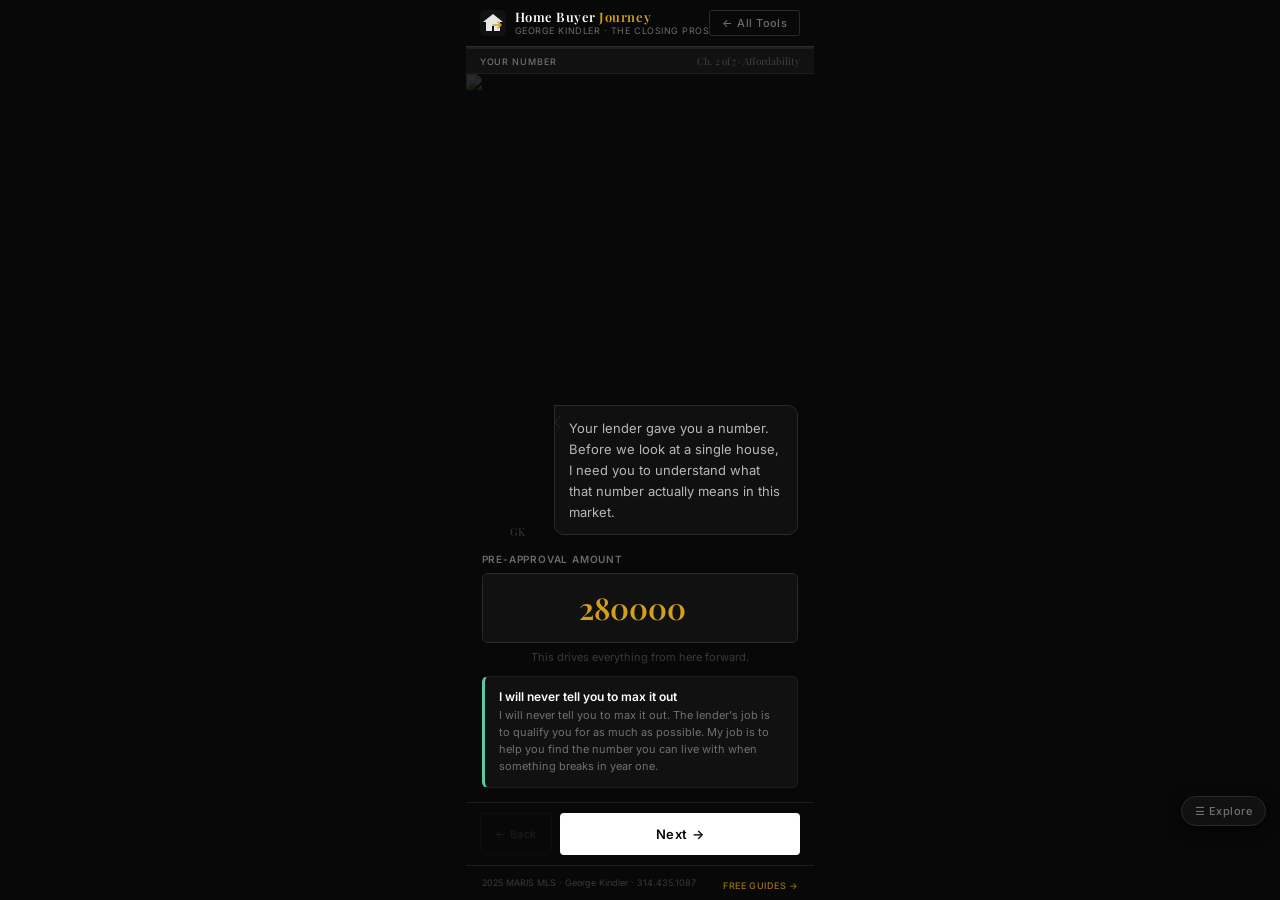
==== 02-affordability.html @ e29c4c9a "Add files via upload" ====
<!DOCTYPE html>
<html lang="en">
<head>
<meta charset="UTF-8">
<meta name="viewport" content="width=device-width, initial-scale=1.0, maximum-scale=1.0, user-scalable=no">
<title>Home Buyer Journey · Chapter 2 · Affordability</title>
<script async src="https://www.googletagmanager.com/gtag/js?id=G-EEE14BZT9P"></script>
<script>window.dataLayer=window.dataLayer||[];function gtag(){dataLayer.push(arguments);}gtag('js',new Date());gtag('config','G-EEE14BZT9P');</script>
<link href="https://fonts.googleapis.com/css2?family=Playfair+Display:wght@400;500;600;700&family=Inter:wght@300;400;500;600&display=swap" rel="stylesheet">
<style>
/* ═══════════════════════════════════════════
   DESIGN SYSTEM — matches index.html exactly
═══════════════════════════════════════════ */
:root{
  --bg:#080808;--surface:#111111;--surface2:#161616;
  --line:#1e1e1e;--line2:#2a2a2a;
  --white:#ffffff;--white-70:rgba(255,255,255,.70);
  --white-40:rgba(255,255,255,.40);--white-20:rgba(255,255,255,.20);
  --white-08:rgba(255,255,255,.08);
  --gold:#D4A017;--gold-dim:rgba(212,160,23,.15);
  --warn:#E8A020;--red:#e05555;--green:#5DCAA5;
  --font-serif:'Playfair Display',Georgia,serif;
  --font-sans:'Inter',-apple-system,sans-serif;
}
*{box-sizing:border-box;margin:0;padding:0;-webkit-tap-highlight-color:transparent;}
html,body{font-family:var(--font-sans);background:var(--bg);height:100%;overflow:hidden;display:flex;justify-content:center;}
.app{width:100%;max-width:420px;height:100vh;height:100dvh;background:var(--bg);display:flex;flex-direction:column;overflow:hidden;position:relative;}

/* ── HEADER ── */
.hdr{background:var(--bg);border-bottom:1px solid var(--line2);padding:10px 14px;display:flex;align-items:center;justify-content:space-between;flex-shrink:0;z-index:50;position:relative;}
.hdr-l{display:flex;align-items:center;gap:9px;}
.hdr-ico{width:26px;height:26px;flex-shrink:0;}
.hdr-t{font-family:var(--font-serif);font-size:13px;font-weight:600;letter-spacing:.04em;color:var(--white);line-height:1;}
.hdr-t span{color:var(--gold);}
.hdr-s{font-family:var(--font-sans);font-size:9px;font-weight:400;color:var(--white-40);letter-spacing:.06em;text-transform:uppercase;margin-top:2px;}
.btn-at{font-family:var(--font-sans);font-size:11px;font-weight:500;letter-spacing:.04em;padding:5px 12px;border-radius:3px;border:1px solid var(--line2);color:var(--white-40);text-decoration:none;background:transparent;cursor:pointer;transition:all .15s;white-space:nowrap;}
.btn-at:hover{border-color:var(--white-20);color:var(--white-70);}

/* ── PROGRESS ── */
.prog-wrap{height:2px;background:var(--line);flex-shrink:0;}
.prog-fill{height:100%;background:var(--gold);transition:width .5s ease;}
.scene-bar{background:var(--surface);padding:5px 14px;display:flex;align-items:center;justify-content:space-between;flex-shrink:0;border-bottom:1px solid var(--line);}
.scene-lbl{font-family:var(--font-sans);font-size:9px;font-weight:500;letter-spacing:.1em;text-transform:uppercase;color:var(--white-40);}
.scene-ch{font-family:var(--font-serif);font-size:10px;color:var(--white-20);}
/* ── CONTEXT PILLS — persistent amount/area in scene-bar ── */
.context-pills{display:flex;gap:5px;align-items:center;flex:1;justify-content:center;padding:0 8px;}
.ctx-pill{background:var(--surface2);border:1px solid var(--line2);border-radius:20px;padding:3px 9px;font-family:var(--font-sans);font-size:10px;font-weight:500;color:var(--white-70);cursor:pointer;transition:border-color .15s,color .15s;white-space:nowrap;line-height:1.4;}
.ctx-pill:hover{border-color:var(--gold);color:var(--gold);}
.ctx-pill-area{color:var(--white-40);}
.ctx-pill::after{content:' ✎';font-size:8px;opacity:.5;}

/* ══════════════════════════════════════════
   SCENE STAGE — full image background
══════════════════════════════════════════ */
.stage{flex:1;position:relative;overflow:hidden;min-height:0;}

.scene-bg{position:absolute;inset:0;background:var(--bg);transition:opacity .6s ease;}
.scene-bg img{width:100%;height:100%;object-fit:cover;display:block;animation:kb 22s ease-in-out infinite alternate;}
@keyframes kb{from{transform:scale(1);}to{transform:scale(1.07);}}
.scene-gradient{
  position:absolute;inset:0;
  background:linear-gradient(to bottom,rgba(0,0,0,.08) 0%,rgba(0,0,0,.02) 25%,rgba(0,0,0,.45) 60%,rgba(0,0,0,.92) 100%);
  z-index:2;
}
.scene-svg{position:absolute;inset:0;display:flex;align-items:center;justify-content:center;z-index:1;}

/* ── GEORGE FLOAT — small ambient presence bottom-left ── */
.george-float{
  position:absolute;bottom:0;left:0;width:90px;
  z-index:10;pointer-events:none;
  transition:opacity .4s ease,transform .4s ease;
}
.george-float img{width:100%;display:block;object-fit:contain;object-position:bottom left;}
.george-float .fb-init{width:100%;height:80px;display:flex;align-items:flex-end;justify-content:center;font-family:var(--font-serif);font-size:11px;color:var(--white-20);padding-bottom:8px;}
.george-float.hidden{opacity:0;transform:translateX(-20px);}

/* ── SCENE CARD — scrolls up over photo ── */
/* The card sits at the bottom of the stage and grows upward.
   Photo stays pinned behind it via the gradient.             */
.scene-caption{
  position:absolute;
  bottom:0;left:0;right:0;
  z-index:11;
  /* No fixed height — grows with content */
  max-height:72%;
  overflow-y:auto;
  -webkit-overflow-scrolling:touch;
  padding:16px 16px 18px 105px; /* left pad clears George */
  /* Smooth reveal on scene change */
  transition:opacity .35s ease, transform .35s ease;
}
.scene-caption::-webkit-scrollbar{display:none;}
/* Peek button — shown when card is tall enough to scroll */
.sc-peek{
  position:absolute;top:8px;right:12px;
  font-family:var(--font-sans);font-size:9px;font-weight:600;
  letter-spacing:.08em;text-transform:uppercase;
  color:var(--white-20);cursor:pointer;
  transition:color .15s;
  background:none;border:none;padding:0;
}
.sc-peek:hover{color:var(--white-40);}
.sc-room{font-family:var(--font-sans);font-size:9px;font-weight:600;letter-spacing:.12em;text-transform:uppercase;color:var(--white-40);margin-bottom:4px;}
.sc-title{font-family:var(--font-serif);font-size:20px;font-weight:600;color:var(--white);line-height:1.2;margin-bottom:8px;}
.sc-sub{font-family:var(--font-sans);font-size:12px;font-weight:400;color:var(--white-70);line-height:1.6;margin-bottom:0;}

/* ══════════════════════════════════════════
   INTERRUPTION OVERLAY
══════════════════════════════════════════ */
.interrupt-dim{position:absolute;inset:0;background:rgba(0,0,0,.72);z-index:20;opacity:0;pointer-events:none;transition:opacity .35s ease;}
.interrupt-dim.active{opacity:1;pointer-events:all;}
.interrupt-card{position:absolute;top:50%;left:50%;transform:translate(-50%,-48%) scale(.94);width:calc(100% - 40px);max-width:340px;z-index:21;opacity:0;pointer-events:none;transition:opacity .35s ease,transform .35s ease;}
.interrupt-card.active{opacity:1;pointer-events:all;transform:translate(-50%,-50%) scale(1);}
.int-face{width:100px;height:100px;margin:0 auto 14px;position:relative;}
.int-face img{width:100%;height:100%;object-fit:contain;object-position:bottom center;display:block;}
.int-face .fb{position:absolute;inset:0;display:flex;align-items:center;justify-content:center;font-family:var(--font-serif);font-size:18px;color:var(--white-20);}
.int-bubble{background:rgba(8,8,8,.96);border:1px solid var(--line2);border-radius:12px;padding:20px 18px;text-align:center;}
.int-title{font-family:var(--font-serif);font-size:19px;font-weight:600;color:var(--white);line-height:1.25;margin-bottom:10px;}
.int-text{font-family:var(--font-sans);font-size:13px;font-weight:400;color:var(--white-70);line-height:1.65;min-height:52px;}
.int-text .cost{font-family:var(--font-serif);font-size:20px;color:var(--warn);display:block;margin:6px 0;}
.int-text .flag{color:var(--red);font-weight:600;}
.int-text .good{color:var(--green);font-weight:600;}
.int-btn{width:100%;margin-top:16px;padding:13px;background:var(--white);border:none;border-radius:4px;font-family:var(--font-sans);font-size:13px;font-weight:600;letter-spacing:.04em;color:var(--bg);cursor:pointer;transition:background .15s,transform .12s;}
.int-btn:hover{background:rgba(255,255,255,.88);}
.int-btn:active{transform:scale(.97);}
.int-btn.gold-btn{background:var(--gold);color:var(--bg);}

/* ══════════════════════════════════════════
   BOTTOM DRAWER
══════════════════════════════════════════ */
.drawer{
  position:absolute;bottom:0;left:0;right:0;z-index:15;
  background:rgba(8,8,8,.97);border-top:1px solid var(--line2);
  padding:12px 14px 16px;
  max-height:58%;           /* never covers more than 58% of stage */
  display:flex;flex-direction:column;
  transform:translateY(100%);transition:transform .35s cubic-bezier(.32,.72,0,1);
}
.drawer.open{transform:translateY(0);}
.drawer-label{font-family:var(--font-sans);font-size:9px;font-weight:600;letter-spacing:.12em;text-transform:uppercase;color:var(--white-40);margin-bottom:9px;flex-shrink:0;}
.choices{display:flex;flex-direction:column;gap:6px;overflow-y:auto;-webkit-overflow-scrolling:touch;flex:1;min-height:0;}
.choices::-webkit-scrollbar{display:none;}
.choice-btn{background:transparent;border:1px solid var(--line2);border-radius:6px;padding:11px 14px;font-family:var(--font-sans);font-size:13px;font-weight:400;color:var(--white-70);text-align:left;cursor:pointer;transition:border-color .15s,color .15s,background .15s;display:flex;align-items:center;gap:10px;flex-shrink:0;}
.choice-btn:hover{border-color:var(--white-20);color:var(--white);}
.choice-btn:active{transform:scale(.98);}
.choice-btn.selected{border-color:var(--gold);color:var(--white);background:var(--gold-dim);}
.choice-btn .c-ico{font-size:16px;flex-shrink:0;}
/* Response sits below choices, scrolls independently */
.drawer-response{font-family:var(--font-sans);font-size:12px;font-weight:400;color:var(--white-40);line-height:1.65;overflow-y:auto;-webkit-overflow-scrolling:touch;max-height:0;transition:max-height .4s ease,opacity .3s ease;opacity:0;flex-shrink:0;margin-top:0;}
.drawer-response::-webkit-scrollbar{display:none;}
.drawer-response.show{max-height:130px;opacity:1;margin-top:8px;}
.drawer-response .r-flag{color:var(--red);font-weight:600;}
.drawer-response .r-good{color:var(--green);font-weight:600;}
.drawer-response .r-cost{color:var(--warn);font-weight:600;}
.drawer-response .r-deep{display:block;margin-top:8px;padding-top:8px;border-top:1px solid var(--line);font-size:11px;color:var(--white-20);cursor:pointer;}
.drawer-response .r-deep:hover{color:var(--white-40);}

/* ══════════════════════════════════════════
   INPUT SCENE — special type for amount + loan
══════════════════════════════════════════ */
.input-scene{position:absolute;inset:0;display:flex;flex-direction:column;z-index:30;background:var(--bg);}
.input-scene-bg{position:absolute;inset:0;}
.input-scene-bg img{width:100%;height:100%;object-fit:cover;display:block;animation:kb 22s ease-in-out infinite alternate;opacity:.35;}
.input-overlay{position:absolute;inset:0;background:linear-gradient(to bottom,rgba(8,8,8,.6) 0%,rgba(8,8,8,.82) 60%,rgba(8,8,8,.97) 100%);}
.input-content{position:relative;z-index:2;flex:1;display:flex;flex-direction:column;justify-content:flex-end;padding:0 0 0 0;}

/* George presence in input scenes */
.inp-george-row{display:flex;align-items:flex-end;gap:0;padding:0 16px 0;flex-shrink:0;}
.inp-g-face{width:72px;height:72px;flex-shrink:0;position:relative;}
.inp-g-face img{width:100%;height:100%;object-fit:contain;object-position:bottom center;display:block;}
.inp-g-face .fb{position:absolute;inset:0;display:flex;align-items:flex-end;justify-content:center;font-family:var(--font-serif);font-size:11px;color:var(--white-20);}
.inp-bubble{flex:1;background:rgba(17,17,17,.95);border:1px solid var(--line2);border-radius:0 10px 10px 10px;padding:12px 14px;font-family:var(--font-sans);font-size:13px;color:var(--white-70);line-height:1.6;position:relative;margin-bottom:4px;}
.inp-bubble::before{content:'';position:absolute;left:-7px;top:10px;border:6px solid transparent;border-right-color:var(--line2);}
.inp-bubble::after{content:'';position:absolute;left:-5px;top:11px;border:5px solid transparent;border-right-color:rgba(17,17,17,.95);}
.inp-bubble strong{color:var(--white);}

/* Amount input */
.inp-field-wrap{padding:14px 16px 10px;}
.inp-lbl{display:block;font-size:10px;font-weight:600;letter-spacing:.08em;text-transform:uppercase;color:var(--white-40);margin-bottom:8px;}
.big-inp{width:100%;padding:14px 16px;background:var(--surface);border:1px solid var(--line2);border-radius:6px;font-family:var(--font-serif);font-size:30px;font-weight:600;color:var(--gold);text-align:center;transition:border-color .15s;-webkit-appearance:none;}
.big-inp:focus{outline:none;border-color:var(--gold);}
.inp-note{font-size:11px;color:var(--white-20);text-align:center;margin-top:6px;line-height:1.5;}

/* Loan tiles */
.loan-row{display:grid;grid-template-columns:1fr 1fr 1fr;gap:8px;padding:14px 16px 4px;}
.l-tile{background:var(--surface);border:1px solid var(--line2);border-radius:6px;padding:13px 8px;text-align:center;cursor:pointer;transition:all .15s;}
.l-tile.sel{border-color:var(--gold);background:var(--gold-dim);}
.l-tile:active{transform:scale(.97);}
.l-name{font-family:var(--font-serif);font-size:16px;font-weight:600;color:var(--white);margin-bottom:3px;}
.l-tile.sel .l-name{color:var(--gold);}
.l-sub{font-size:9px;color:var(--white-40);line-height:1.4;}
.loan-desc-wrap{padding:0 16px 8px;}

/* Area tiles */
.area-grid{display:grid;grid-template-columns:1fr 1fr;gap:8px;padding:12px 16px 4px;}
.area-tile{background:var(--surface);border:1px solid var(--line2);border-radius:8px;padding:13px 12px;cursor:pointer;transition:all .15s;}
.area-tile:active{transform:scale(.97);}
.area-tile:hover{border-color:var(--white-20);}
.area-tile.sel{border-color:var(--gold);background:var(--gold-dim);}
.at-name{font-family:var(--font-serif);font-size:14px;font-weight:600;color:var(--white);margin-bottom:3px;}
.area-tile.sel .at-name{color:var(--gold);}
.at-zips{font-size:10px;color:var(--white-40);line-height:1.4;}
.at-med{font-size:10px;color:var(--white-20);margin-top:4px;}
.area-tile.not-listed{grid-column:1/-1;border-style:dashed;}
.area-tile.not-listed .at-name{color:var(--white-40);font-size:13px;}
.area-skip-link{text-align:center;padding:6px 16px 10px;font-size:11px;color:var(--gold);cursor:pointer;opacity:.7;}
.area-skip-link:hover{opacity:1;}

/* Ask George removed — interrupt is the mechanism */

/* ── BOTTOM NAV ── */
.bnav{background:var(--bg);border-top:1px solid var(--line);padding:10px 14px;display:flex;gap:8px;flex-shrink:0;z-index:50;position:relative;}
.btn-b{width:72px;flex-shrink:0;padding:12px;background:transparent;border:1px solid var(--line2);border-radius:4px;font-family:var(--font-sans);font-size:11px;font-weight:500;letter-spacing:.04em;color:var(--white-40);cursor:pointer;transition:all .15s;}
.btn-b:disabled{opacity:.18;cursor:default;}
.btn-b:not(:disabled):hover{border-color:var(--white-20);color:var(--white-70);}
.btn-n{flex:1;padding:13px;background:var(--white);border:none;border-radius:4px;font-family:var(--font-sans);font-size:13px;font-weight:600;letter-spacing:.04em;color:var(--bg);cursor:pointer;transition:all .15s;}
.btn-n:hover{background:rgba(255,255,255,.88);}
.btn-n:disabled{background:var(--line2);color:var(--white-20);cursor:not-allowed;}
.btn-n.gold{background:var(--gold);color:var(--bg);}

/* ── FOOTER ── */
.ftr{background:var(--bg);border-top:1px solid var(--line);padding:7px 16px;display:flex;align-items:center;justify-content:space-between;flex-shrink:0;}
.ftr-l{font-family:var(--font-sans);font-size:9px;color:var(--white-20);line-height:1.5;}
.ftr-r a{font-family:var(--font-sans);font-size:9px;font-weight:500;letter-spacing:.06em;text-transform:uppercase;color:var(--gold);text-decoration:none;opacity:.7;}

/* ── JUMP MENU ── */
.jump-trigger{position:fixed;bottom:74px;right:14px;z-index:90;background:var(--surface);border:1px solid var(--line2);border-radius:20px;padding:7px 13px;font-family:var(--font-sans);font-size:11px;font-weight:500;color:var(--white-40);cursor:pointer;box-shadow:0 4px 16px rgba(0,0,0,.6);transition:all .15s;display:flex;align-items:center;gap:5px;letter-spacing:.04em;}
.jump-trigger:hover{border-color:var(--white-20);color:var(--white-70);}
.jump-ov{position:fixed;inset:0;background:rgba(0,0,0,.8);z-index:998;display:flex;align-items:flex-end;justify-content:center;opacity:0;pointer-events:none;transition:opacity .25s;}
.jump-ov.open{opacity:1;pointer-events:all;}
.jump-sh{background:var(--surface);border-radius:14px 14px 0 0;border-top:1px solid var(--line2);padding:14px 0 32px;width:100%;max-width:420px;transform:translateY(100%);transition:transform .3s cubic-bezier(.32,.72,0,1);}
.jump-ov.open .jump-sh{transform:translateY(0);}
.jump-hnd{width:36px;height:3px;background:var(--line2);border-radius:2px;margin:0 auto 14px;}
.jump-ttl{font-family:var(--font-sans);font-size:10px;font-weight:600;letter-spacing:.12em;text-transform:uppercase;color:var(--white-40);text-align:center;margin-bottom:10px;padding:0 18px;}
.jump-items{display:flex;flex-direction:column;overflow-y:auto;max-height:55vh;}
.jump-items::-webkit-scrollbar{display:none;}
.jump-item{display:flex;align-items:center;gap:12px;padding:12px 18px;cursor:pointer;transition:background .12s;border-bottom:1px solid var(--line);}
.jump-item:last-child{border-bottom:none;}
.jump-item:active{background:var(--surface2);}
.ji-dot{width:7px;height:7px;border-radius:50%;background:var(--line2);flex-shrink:0;}
.ji-dot.cur{background:var(--gold);}
.ji-dot.vis{background:var(--green);}
.ji-ch{font-family:var(--font-sans);font-size:10px;font-weight:500;letter-spacing:.05em;color:var(--white-40);flex-shrink:0;width:28px;}
.ji-lbl{flex:1;font-family:var(--font-sans);font-size:13px;font-weight:400;color:var(--white-70);line-height:1.3;}
.jump-item.cur-ch .ji-lbl{color:var(--white);font-weight:500;}
.ji-arr{font-size:14px;color:var(--white-20);}

/* ── POPUP (deep dives) ── */
#pop{position:fixed;inset:0;background:rgba(0,0,0,.8);z-index:999;display:flex;align-items:flex-end;justify-content:center;opacity:0;pointer-events:none;transition:opacity .25s;}
#pop-sh{background:var(--surface);border-radius:14px 14px 0 0;border-top:2px solid var(--gold);padding:20px 18px 36px;width:100%;max-width:420px;transform:translateY(100%);transition:transform .3s cubic-bezier(.32,.72,0,1);}
</style>
</head>
<body>
<div class="app">

  <!-- HEADER -->
  <header class="hdr">
    <div class="hdr-l">
      <svg class="hdr-ico" viewBox="0 0 26 26" fill="none">
        <rect width="26" height="26" rx="5" fill="#111111"/>
        <path d="M13 4L3 12h3v9h6v-5h2v5h6V12h3L13 4z" fill="white" opacity=".9"/>
        <path d="M18 18l3-3-3-3M21 15H13" stroke="#D4A017" stroke-width="1.5" stroke-linecap="round" stroke-linejoin="round"/>
      </svg>
      <div>
        <div class="hdr-t">Home Buyer <span>Journey</span></div>
        <div class="hdr-s">George Kindler &middot; The Closing Pros</div>
      </div>
    </div>
    <a class="btn-at" href="index.html">&larr; All Tools</a>
  </header>

  <!-- PROGRESS -->
  <div class="prog-wrap"><div class="prog-fill" id="prog"></div></div>
  <div class="scene-bar">
    <span class="scene-lbl" id="scene-lbl">Your Number</span>
    <div class="context-pills" id="context-pills" style="display:none;">
      <button class="ctx-pill" id="pill-amount" onclick="jumpToScene(0)" title="Change amount"></button>
      <button class="ctx-pill ctx-pill-area" id="pill-area" onclick="jumpToScene(2)" title="Change area"></button>
    </div>
    <span class="scene-ch">Ch. 2 of 7 &middot; Affordability</span>
  </div>

  <!-- STAGE -->
  <div class="stage" id="stage">

    <!-- Background scene -->
    <div class="scene-bg" id="scene-bg">
      <img referrerpolicy="no-referrer" id="bg-img"
           src="https://images.unsplash.com/photo-1568605114967-8130f3a36994?w=900&q=85"
           onerror="this.style.display='none';" alt="scene">
      <div id="scene-svg-wrap" class="scene-svg" style="display:none;"></div>
    </div>
    <div class="scene-gradient"></div>

    <!-- George floating -->
    <div class="george-float" id="george-float">
      <img referrerpolicy="no-referrer" id="george-img" src="assets/george-serious.png" alt="George Kindler" onerror="this.style.display='none'">
      <div class="fb-init">GK</div>
    </div>

    <!-- Scene caption / card — scrolls up over photo -->
    <div class="scene-caption" id="scene-caption">
      <button class="sc-peek" id="sc-peek" onclick="togglePeek()" title="See photo">▲ Photo</button>
      <div class="sc-room" id="sc-room">Affordability</div>
      <div class="sc-title" id="sc-title">Your number.</div>
      <div class="sc-sub" id="sc-sub">Before we look at a single house, I need you to understand what that number actually means.</div>
    </div>

    <!-- INTERRUPTION OVERLAY -->
    <div class="interrupt-dim" id="int-dim"></div>
    <div class="interrupt-card" id="int-card">
      <div class="int-face">
        <img referrerpolicy="no-referrer" id="int-george-img" src="assets/george-serious.png" alt="George" onerror="this.style.display='none'">
        <div class="fb">GK</div>
      </div>
      <div class="int-bubble">
        <div class="int-title" id="int-title">Pay attention here.</div>
        <div class="int-text" id="int-text"></div>
        <button class="int-btn" id="int-btn" onclick="dismissInterrupt()">Got it, keep going</button>
      </div>
    </div>

    <!-- BOTTOM DRAWER -->
    <div class="drawer" id="drawer">
      <div class="drawer-label" id="drawer-label">Look closer</div>
      <div class="choices" id="choices"></div>
      <div class="drawer-response" id="drawer-response"></div>
    </div>



  </div><!-- /stage -->

  <!-- NAV -->
  <div class="bnav">
    <button class="btn-b" id="btn-back" onclick="prevScene()" disabled>&larr; Back</button>
    <button class="btn-n" id="btn-next" onclick="nextScene()">Next &rarr;</button>
  </div>

  <!-- FOOTER -->
  <footer class="ftr">
    <div class="ftr-l">2025 MARIS MLS &middot; George Kindler &middot; 314.435.1087</div>
    <div class="ftr-r"><a href="https://sites.google.com/view/st-louis-real-estate-guides/freestlouisrealestateguides" target="_blank">Free Guides &rarr;</a></div>
  </footer>

  <!-- JUMP MENU -->
  <div class="jump-trigger" onclick="openJump()">&#9776; Explore</div>
  <div class="jump-ov" id="jump-ov">
    <div class="jump-sh">
      <div class="jump-hnd"></div>
      <div class="jump-ttl">Explore the Journey</div>
      <div class="jump-items" id="jump-items"></div>
    </div>
  </div>

  <!-- POPUP -->
  <div id="pop">
    <div id="pop-sh">
      <div style="width:36px;height:3px;background:var(--line2);border-radius:2px;margin:0 auto 16px;"></div>
      <div id="pop-title" style="font-family:var(--font-serif);font-size:18px;font-weight:600;color:var(--white);margin-bottom:10px;"></div>
      <div id="pop-body" style="font-family:var(--font-sans);font-size:13px;color:var(--white-70);line-height:1.7;margin-bottom:18px;"></div>
      <button onclick="closePop()" style="width:100%;padding:13px;background:var(--white);border:none;border-radius:4px;font-family:var(--font-sans);font-size:13px;font-weight:600;color:var(--bg);cursor:pointer;">Got it</button>
    </div>
  </div>

</div><!-- /app -->

<script>
// ════════════════════════════════════════════
//  STATE
// ════════════════════════════════════════════
var SK = 'stl_journey_v1';
var S = {amount:280000,loan:'conventional',zip:'63123',area:null,tier:null,
         lastChapter:2,lastStep:0,chaptersVisited:[],lessons:[]};
try{var sv=JSON.parse(localStorage.getItem(SK)||'{}');if(sv.loan)Object.assign(S,sv);}catch(e){}
function save(){try{localStorage.setItem(SK,JSON.stringify(S));}catch(e){}}

// ════════════════════════════════════════════
//  AREAS DATA
// ════════════════════════════════════════════
var AREAS = [
  {id:'south-county',  name:'South County',      zips:'63123 · 63125 · 63126 · 63128', median:265000, desc:'Affton, Mehlville, Crestwood, Oakville'},
  {id:'south-city',    name:'South City',         zips:'63109 · 63116',                  median:208000, desc:'Tower Grove, Bevo, Patch, Fox Park'},
  {id:'webster-kirkwood', name:'Webster / Kirkwood', zips:'63119 · 63122',               median:435000, desc:'Webster Groves, Kirkwood'},
  {id:'jefferson',     name:'Jefferson County',   zips:'63010 · 63049 · 63052 · 63028',  median:308000, desc:'Arnold, High Ridge, Imperial, Festus'},
  {id:'north-county',  name:'North County',       zips:'63031 · 63033',                  median:200000, desc:'Florissant, Hazelwood'},
  {id:'st-charles',    name:'St. Charles County', zips:'63301 · 63366 · 63376 · 63385',  median:349000, desc:"St. Charles, O'Fallon, St. Peters, Wentzville"},
  {id:'west-county',   name:'West County',        zips:'63043',                           median:295000, desc:'Maryland Heights, Chesterfield edges'},
];

function getTier(amount, median){
  var r = amount / median;
  if(r < 0.95)  return 'tight';
  if(r <= 1.20) return 'mid';
  return 'strong';
}

// ════════════════════════════════════════════
//  SCENES ARRAY
//  type:'input-amount'  — amount entry scene
//  type:'input-loan'    — loan tile picker
//  type:'input-area'    — area tile picker
//  type:'not-listed'    — MLS path
//  (default)            — standard bg/george/drawer scene
// ════════════════════════════════════════════
var SCENES = [

// ── 0: AMOUNT INPUT ──────────────────────────────────────────
{
  type: 'input-amount',
  bg: 'https://images.unsplash.com/photo-1568605114967-8130f3a36994?w=900&q=85',
  george: 'serious',
  room: 'Your Number',
  speakTitle: "The amount you're approved for and the amount you should spend are not the same thing.",
  speak: 'Your lender gave you a number. Before we look at a single house, I need you to understand what that number actually means in this market.',
  note: 'This drives everything from here forward.',
  subNote: 'I will never tell you to max it out. The lender\'s job is to qualify you for as much as possible. My job is to help you find the number you can live with when something breaks in year one.'
},

// ── 1: LOAN TYPE ─────────────────────────────────────────────
{
  type: 'input-loan',
  bg: 'https://images.unsplash.com/photo-1555041469-a586c61ea9bc?w=900&q=85',
  george: 'serious',
  room: 'Loan Type',
  speak: 'What loan type are you working with? This changes what we can look at, what the appraiser will flag, and how sellers read your offer.'
},

// ── 2: AREA PICKER ───────────────────────────────────────────
{
  type: 'input-area',
  bg: 'https://images.unsplash.com/photo-1568605114967-8130f3a36994?w=900&q=85',
  george: 'serious',
  room: 'Where You Want to Live',
  speak: 'OK — what areas were you expecting to live in? Pick the one that feels closest to what you had in mind.'
},

// ── 3: NOT-LISTED PATH ───────────────────────────────────────
{
  type: 'not-listed',
  bg: 'https://images.unsplash.com/photo-1568605114967-8130f3a36994?w=900&q=85',
  george: 'welcome',
  room: 'Finding Your Area',
  title: 'That\'s OK.',
  sub: 'It means your opportunities are smaller. Not impossible. Here\'s how I handle it.',
  choices: [
    {label: 'How does MLS notification work?', icon: '',
     response: 'I set up a live search for your criteria — price, beds, baths, location. The moment a matching home hits the market, you get notified. Before Zillow. Before the open house weekend. Before the other buyers.',
     deep: {title: 'Why being first matters', body: 'In a tight inventory area, the home you want may receive multiple offers in 48 hours. Buyers who see it day one have the best shot. Zillow and Realtor.com typically lag the MLS by 24 to 48 hours. Direct MLS notification eliminates that gap entirely.'}
    },
    {label: 'What do I do while I wait?', icon: '',
     response: 'Keep going through the Journey. Understanding what to look for, how to read an inspection, and how offers work gives you an edge the moment a home lands in your inbox.',
    }
  ]
},

// ── 4: GEORGE REACTS TO AREA + TIER ─────────────────────────
// Content is dynamic — built at render time from S.area / S.tier
{
  type: 'branch',
  bg: 'https://images.unsplash.com/photo-1555041469-a586c61ea9bc?w=900&q=85',
  george: 'serious',
  room: 'Reading the Market',
},

// ── 5: BUYER BACK-AND-FORTH ──────────────────────────────────
// Dynamic — content built from tier + branch choice
{
  type: 'tier-detail',
  bg: 'https://images.unsplash.com/photo-1555041469-a586c61ea9bc?w=900&q=85',
  george: 'serious',
  room: 'What This Gets You',
},

// ── 6: GENERAL EDUCATION — LOWER ────────────────────────────
{
  bg: 'https://images.unsplash.com/photo-1558618666-fcd25c85cd64?w=900&q=85',
  george: 'serious',
  room: 'Lower Range Homes',
  title: 'Pre-1970 stock. Brick construction. Original bones.',
  sub: 'Here\'s what you\'ll find — and what to watch for.',
  interrupt: {
    title: 'Conforming guidelines are real here.',
    text: 'FHA and VA have minimum property condition requirements. Missing handrails, peeling paint on pre-1978 homes, non-functional systems — all flagged. Many homes in this range don\'t qualify for government loans as-is. I identify this before we schedule, not after.',
    btnText: 'Show me what to look for'
  },
  choices: [
    {label: 'What does "lower range" actually look like?', icon: '',
     response: 'Pre-1970 construction. Brick in most cases. Original windows and electrical in some. Mechanicals at or past end of life. These homes have bones — but they have history. The question is what that history cost the previous owner.',
     deep: {title: 'The upside of lower range', body: 'Lower price point means more room to build equity through updates. In the right zip code with the right bones, a $180K home you put $30K into can appraise at $240K+. That\'s real return — if you go in with eyes open.'}
    },
    {label: 'Send me the address — what does that mean?', icon: '',
     response: 'Before we schedule, I pull the seller\'s disclosure, listing photos, days on market, and price history. Many times I can identify conforming issues before we ever set foot inside. That saves your time for homes that can actually close.',
    },
    {label: 'What if I\'m open to a real fixer?', icon: '',
     response: 'I respect that. A true fixer at the right price can build real equity. But I need you walking in with a clear picture of what the conforming guidelines allow for your loan — before you fall in love with a house that won\'t fund.',
     deep: {title: 'Conforming guidelines by loan type', body: 'Conventional: most flexible, appraiser sets the floor but condition issues are negotiated. FHA: chipped paint, missing handrails, broken fixtures, non-functioning systems are all required repairs — seller must address before close. VA: safe, sound, and sanitary is the standard at every price point. I\'ve seen $380K homes fail VA appraisals. Your benefit travels with your standards.'}
    },
    {label: 'Show me what my budget buys by zip code', icon: '',
     response: 'That\'s exactly what the Budget Matchmaker is for. Enter your number, pick your loan type, and see all 79 St. Louis MLS zip codes color-coded by what your approval actually reaches.',
     deep: {title: 'STL Budget Matchmaker', body: '79 zip codes covering St. Louis County, St. Louis City, St. Charles County, and Jefferson County — the full St. Louis side of the MARIS MLS. Shows true PITI — principal, interest, taxes, and insurance — not just the listing price. Opens in a new tab.', link: 'https://gkindler-help.github.io/buyeraffordabilityheatmap/'}
    }
  ]
},

// ── 7: GENERAL EDUCATION — MID ───────────────────────────────
{
  bg: 'https://images.unsplash.com/photo-1493809842364-78817add7ffb?w=900&q=85',
  george: 'serious',
  room: 'Mid Range Homes',
  title: 'This is where most buyers land. And most competition.',
  sub: 'Here\'s why — and what you\'ll actually find.',
  interrupt: {
    title: 'Most competition is right here.',
    text: 'Buyers who can move right in and handle dated cosmetics are the most common buyer in St. Louis. You\'re competing with them. Pre-approval in hand, same-day decisions when the right house appears — that\'s how you win.',
    btnText: 'What gives me an edge?'
  },
  choices: [
    {label: 'What does mid-range actually look like?', icon: '',
     response: '1960s to 1990s construction. Mix of brick and frame. Some updated, some dated. Kitchens redone in 2012 next to bathrooms untouched since 1985. It\'s manageable — if you know what you\'re looking at.',
     deep: {title: 'What I watch for in this range', body: 'HVAC age. Panel brand. Roof condition. Basement moisture. These items are common in mid-range homes and they\'re all negotiating tools when I find them before we write the offer. I don\'t overlook them — I use them.'}
    },
    {label: 'The two-of-three rule — what is that?', icon: '',
     response: 'Condition, location, square footage. In this price range you usually get two. Buyers who hold out for all three either pay significantly over asking or wait a long time. Know which two matter most before we walk in anywhere.',
     deep: {title: 'Two-of-three in practice', body: 'Condition first: move-in ready homes in the right zip sell fast — 7 to 10 days average. Location first: a dated house in the right neighborhood appreciates. A beautiful house in the wrong location doesn\'t. Space first: that usually means cosmetic work to get the square footage at this price. None of these is wrong — knowing which one is yours makes every decision faster.'}
    },
    {label: 'How fast do homes move here?', icon: '',
     response: 'In the competitive zip codes, move-in ready homes see multiple offers within the first weekend. 7 to 10 days average on market. The best ones are gone before the open house happens.',
    }
  ]
},

// ── 8: GENERAL EDUCATION — STRONG ───────────────────────────
{
  bg: 'https://images.unsplash.com/photo-1555041469-a586c61ea9bc?w=900&q=85',
  george: 'serious',
  room: 'Top of the Zip',
  title: 'More options. Different things to watch for.',
  sub: 'At the top of any zip code, the game changes.',
  interrupt: {
    title: 'Beautiful finishes hide things too.',
    text: 'I\'ve seen $380,000 homes fail VA appraisals. A high price tag doesn\'t mean a clean bill of health. It means the staging is better. I look harder.',
    btnText: 'What do you look for?'
  },
  choices: [
    {label: 'What does renovated actually mean?', icon: '',
     response: 'It means someone improved the home before listing. Sometimes that\'s genuine. Sometimes it\'s fresh paint over deferred maintenance. I look past the finish work at the systems underneath — electrical, HVAC, plumbing, structure.',
     deep: {title: 'Bad workmanship in renovations', body: 'Beautiful staging and fresh finishes can cover unpermitted electrical, improperly vented bathrooms, HVAC systems that were "serviced" but not replaced. The higher the price, the more likely someone renovated before listing. The more I look past the cosmetics.'}
    },
    {label: 'Why do permits matter more at this price?', icon: '',
     response: 'A $400K home with a $60K unpermitted addition is a liability that transfers with the deed. I check permit history before we write an offer at this price point. Five minutes of research that can save an expensive conversation later.',
    },
    {label: 'What\'s the real constraint here?', icon: '',
     response: 'Floor plan. You can update a kitchen. You cannot move a staircase cheaply. At this budget, the floor plan — how the rooms connect, where the primary sits, kitchen placement — is what you\'re actually choosing. Everything else is negotiable.',
     deep: {title: 'Original condition at this price', body: 'Buyers who choose original condition at the top of the range get something important: control. You know what was done and you choose who does it. The trade-off is time and upfront cost. The advantage is you don\'t inherit someone else\'s renovation decisions.'}
    }
  ]
},

// ── 9: WRAP ──────────────────────────────────────────────────
{
  bg: 'https://images.unsplash.com/photo-1568605114967-8130f3a36994?w=900&q=85',
  george: 'proud',
  room: 'George\'s Process',
  title: 'Now you know how I think about affordability.',
  sub: 'Not just the number — the number in context of area, loan type, condition, and competition.',
  choices: [
    {label: 'What happens at the showing?', icon: '',
     response: 'That\'s Chapter 3. You\'ll walk through a house the way I do — looking at what costs money, not what costs paint. Most buyers miss everything that matters. We fix that.',
    },
    {label: 'I have a specific situation — can I call?', icon: '',
     response: 'Yes. That\'s exactly what the call is for. 314.435.1087. No obligation. Buyer education is my favorite part of this job.',
    },
    {label: 'Show me the zip code map', icon: '',
     response: 'The Budget Matchmaker covers all 79 St. Louis MLS zip codes — color-coded by what your approval actually reaches. True PITI, not just list price. Opens in a new tab.',
     deep: {title: 'STL Budget Matchmaker', body: '79 zip codes across St. Louis County, St. Louis City, St. Charles County, and Jefferson County. Uses actual municipal tax rates — not estimates. See exactly which zips fall inside your real monthly payment.', link: 'https://gkindler-help.github.io/buyeraffordabilityheatmap/'}
    }
  ],
  nextLabel: 'Continue to Chapter 3 →',
  isLast: true
}

];

// ════════════════════════════════════════════
//  SCENE ENGINE
// ════════════════════════════════════════════
var cur = 0; // always start at 0 — inputs are pre-filled from S
var intDismissed = false;
var intTimer = null;

// arrivedAt6From: derive from S.area so back() works after page reload
// skip/null = came via skip link (back goes to area picker, scene 2)
// real area = came via tier-detail (back goes to scene 5)
var arrivedAt6From = (S.area && S.area !== 'skip') ? 5 : 2;

function renderScene(idx){
  var sc = SCENES[idx];
  if(!sc) return;

  // Special scene types
  if(sc.type === 'input-amount') { renderAmountScene(sc, idx); return; }
  if(sc.type === 'input-loan')   { renderLoanScene(sc, idx); return; }
  if(sc.type === 'input-area')   { renderAreaScene(sc, idx); return; }
  if(sc.type === 'branch')       { renderBranchScene(sc, idx); return; }
  if(sc.type === 'tier-detail')  { renderTierDetailScene(sc, idx); return; }
  if(sc.type === 'not-listed')   { renderNotListedScene(sc, idx); return; }

  // ── Standard scene ──
  updateProgress(idx);
  document.getElementById('scene-lbl').textContent = sc.room;

  // Background
  setBg(sc.bg);

  // George
  setGeorge(sc.george);

  // Caption
  document.getElementById('sc-room').textContent = sc.room;
  document.getElementById('sc-title').textContent = sc.title || '';
  document.getElementById('sc-sub').textContent = sc.sub || '';

  // Reset overlays
  dismissInterrupt(true);
  closeDrawer();
  hideInputScene();

  // Show normal scene elements
  showSceneLayers();

  // Choices
  buildChoices(sc.choices || []);

  // Nav
  document.getElementById('btn-back').disabled = (idx === 0);
  var btnNext = document.getElementById('btn-next');
  if(sc.isLast){
    btnNext.textContent = sc.nextLabel || 'Chapter 3 →';
    btnNext.classList.add('gold');
  } else {
    btnNext.textContent = 'Next →';
    btnNext.classList.remove('gold');
  }
  btnNext.disabled = false;

  // Interrupt — fires after 2.5s
  if(sc.interrupt){
    intDismissed = false;
    intTimer = setTimeout(function(){
      if(!intDismissed) showInterrupt(sc.interrupt);
    }, 2500);
  }

  // Drawer auto-opens if choices + no interrupt
  if(!sc.interrupt && sc.choices && sc.choices.length > 0){
    setTimeout(openDrawer, 800);
  }

  S.lastStep = idx;
  S.lastChapter = 2;
  save();
  updatePills();
  resetPeek();
  animateSceneCard();

  gtag('event','scene_view',{chapter:2,scene:idx,room:sc.room});
}

// ── AMOUNT INPUT SCENE ────────────────────────────────────────
function renderAmountScene(sc, idx){
  updateProgress(idx);
  document.getElementById('scene-lbl').textContent = sc.room;
  hideSceneLayers();
  dismissInterrupt(true);
  closeDrawer();

  var existing = document.getElementById('input-scene-el');
  if(existing) existing.remove();

  var el = document.createElement('div');
  el.id = 'input-scene-el';
  el.className = 'input-scene';
  el.innerHTML =
    '<div class="input-scene-bg">'
    + '<img referrerpolicy="no-referrer" src="'+sc.bg+'" alt="scene">'
    + '</div>'
    + '<div class="input-overlay"></div>'
    + '<div class="input-content">'
    + '  <div class="inp-george-row">'
    + '    <div class="inp-g-face">'
    + '      <img referrerpolicy="no-referrer" src="assets/george-serious.png" onerror="this.style.display=\'none\'">'
    + '      <div class="fb">GK</div>'
    + '    </div>'
    + '    <div class="inp-bubble" id="inp-bubble-amount">'+ sc.speak +'</div>'
    + '  </div>'
    + '  <div class="inp-field-wrap">'
    + '    <label class="inp-lbl">Pre-approval amount</label>'
    + '    <input class="big-inp" type="number" id="amt-inp" value="'+S.amount+'" min="50000" max="800000" step="5000"'
    + '      oninput="S.amount=parseInt(this.value)||280000;save();">'
    + '    <div class="inp-note">'+sc.note+'</div>'
    + '  </div>'
    + '  <div style="margin:0 16px 14px;padding:12px 14px;background:var(--surface);border:1px solid var(--line);border-left:3px solid var(--green);border-radius:6px;">'
    + '    <div style="font-size:12px;font-weight:600;color:var(--white);margin-bottom:3px;">I will never tell you to max it out</div>'
    + '    <div style="font-size:11px;color:var(--white-40);line-height:1.55;">'+sc.subNote+'</div>'
    + '  </div>'
    + '</div>';

  document.getElementById('stage').appendChild(el);

  document.getElementById('btn-back').disabled = (idx === 0);
  document.getElementById('btn-next').disabled = false;
  document.getElementById('btn-next').textContent = 'Next →';
  document.getElementById('btn-next').classList.remove('gold');

  S.lastStep = idx;
  save();
  updatePills();
}

// ── LOAN SCENE ────────────────────────────────────────────────
function renderLoanScene(sc, idx){
  updateProgress(idx);
  document.getElementById('scene-lbl').textContent = sc.room;
  hideSceneLayers();
  dismissInterrupt(true);
  closeDrawer();

  var existing = document.getElementById('input-scene-el');
  if(existing) existing.remove();

  var selC = S.loan==='conventional'?' sel':'';
  var selF = S.loan==='fha'?' sel':'';
  var selV = S.loan==='va'?' sel':'';

  var el = document.createElement('div');
  el.id = 'input-scene-el';
  el.className = 'input-scene';
  el.innerHTML =
    '<div class="input-scene-bg">'
    + '<img referrerpolicy="no-referrer" src="'+sc.bg+'" alt="scene">'
    + '</div>'
    + '<div class="input-overlay"></div>'
    + '<div class="input-content">'
    + '  <div class="inp-george-row">'
    + '    <div class="inp-g-face">'
    + '      <img referrerpolicy="no-referrer" src="assets/george-serious.png" onerror="this.style.display=\'none\'">'
    + '      <div class="fb">GK</div>'
    + '    </div>'
    + '    <div class="inp-bubble">'+sc.speak+'</div>'
    + '  </div>'
    + '  <div class="loan-row">'
    + '    <div class="l-tile'+selC+'" id="lc" onclick="pickLoan(\'conventional\')">'
    + '      <div class="l-name">Conv</div><div class="l-sub">3–20% down<br>620+ credit</div></div>'
    + '    <div class="l-tile'+selF+'" id="lf" onclick="pickLoan(\'fha\')">'
    + '      <div class="l-name">FHA</div><div class="l-sub">3.5% down<br>580+ credit</div></div>'
    + '    <div class="l-tile'+selV+'" id="lv" onclick="pickLoan(\'va\')">'
    + '      <div class="l-name">VA</div><div class="l-sub">0% down<br>Veterans</div></div>'
    + '  </div>'
    + '  <div class="loan-desc-wrap" id="loan-desc-wrap">'
    + getLoanDescHTML(S.loan)
    + '  </div>'
    + '</div>';

  document.getElementById('stage').appendChild(el);

  document.getElementById('btn-back').disabled = (idx === 0);
  document.getElementById('btn-next').disabled = false;
  document.getElementById('btn-next').textContent = 'Next →';
  document.getElementById('btn-next').classList.remove('gold');

  S.lastStep = idx;
  save();
  updatePills();
}

function getLoanDescHTML(t){
  if(!t) return '';
  var desc = {
    conventional: 'Most flexible for sellers and on condition. Fewer appraisal trip wires than government loans — but the appraiser still controls the floor.',
    fha: 'Lower down payment, strict condition requirements. Sellers know an FHA offer means the appraiser will look at everything. I prep for that before we write.',
    va: 'Zero down, best rate available, strictest appraisal standards. Some sellers won\'t accept VA offers. I handle that conversation before you find out at the table.'
  };
  return '<div style="background:var(--surface);border:1px solid var(--line);border-left:3px solid var(--green);border-radius:6px;padding:11px 13px;">'
    + '<div style="font-size:12px;font-weight:600;color:var(--white);margin-bottom:3px;">'+t.charAt(0).toUpperCase()+t.slice(1)+'</div>'
    + '<div style="font-size:11px;color:var(--white-40);line-height:1.55;">'+desc[t]+'</div>'
    + '</div>';
}

function pickLoan(t){
  S.loan = t; save();
  ['lc','lf','lv'].forEach(function(id){
    var el = document.getElementById(id);
    if(el) el.classList.toggle('sel',
      (id==='lc'&&t==='conventional')||(id==='lf'&&t==='fha')||(id==='lv'&&t==='va'));
  });
  var wrap = document.getElementById('loan-desc-wrap');
  if(wrap) wrap.innerHTML = getLoanDescHTML(t);
  gtag('event','loan_pick',{loan:t,chapter:2});
}

// ── AREA SCENE ────────────────────────────────────────────────
function renderAreaScene(sc, idx){
  updateProgress(idx);
  document.getElementById('scene-lbl').textContent = sc.room;
  hideSceneLayers();
  dismissInterrupt(true);
  closeDrawer();

  var existing = document.getElementById('input-scene-el');
  if(existing) existing.remove();

  var tilesHtml = AREAS.map(function(a){
    var f$ = '$'+Math.round(a.median/1000)+'K avg';
    return '<div class="area-tile" id="at-'+a.id+'" onclick="pickArea(\''+a.id+'\')">'
      + '<div class="at-name">'+a.name+'</div>'
      + '<div class="at-zips" style="font-size:10px;color:var(--white-40);">'+a.desc+'</div>'
      + '<div class="at-med">'+f$+'</div>'
      + '</div>';
  }).join('');

  tilesHtml += '<div class="area-tile not-listed" id="at-not-listed" onclick="pickArea(\'not-listed\')">'
    + '<div class="at-name">My area isn\'t listed</div>'
    + '<div class="at-zips" style="font-size:10px;color:var(--white-40);">We can still find your home</div>'
    + '</div>';

  var el = document.createElement('div');
  el.id = 'input-scene-el';
  el.className = 'input-scene';
  el.innerHTML =
    '<div class="input-scene-bg">'
    + '<img referrerpolicy="no-referrer" src="'+sc.bg+'" alt="scene">'
    + '</div>'
    + '<div class="input-overlay"></div>'
    + '<div class="input-content" style="overflow-y:auto;-webkit-overflow-scrolling:touch;">'
    + '  <div class="inp-george-row" style="flex-shrink:0;">'
    + '    <div class="inp-g-face">'
    + '      <img referrerpolicy="no-referrer" src="assets/george-serious.png" onerror="this.style.display=\'none\'">'
    + '      <div class="fb">GK</div>'
    + '    </div>'
    + '    <div class="inp-bubble">'+sc.speak+'</div>'
    + '  </div>'
    + '  <div class="area-grid">'+tilesHtml+'</div>'
    + '  <div class="area-skip-link" onclick="skipToGenEd()">Skip — show me what each price tier looks like →</div>'
    + '</div>';

  document.getElementById('stage').appendChild(el);

  // Restore selection if already picked
  if(S.area && S.area !== 'skip'){
    var selEl = document.getElementById('at-'+S.area);
    if(selEl) selEl.classList.add('sel');
  }

  document.getElementById('btn-back').disabled = (idx === 0);
  document.getElementById('btn-next').disabled = !S.area;
  document.getElementById('btn-next').textContent = 'Next →';
  document.getElementById('btn-next').classList.remove('gold');

  S.lastStep = idx;
  save();
  updatePills();
}

function pickArea(id){
  S.area = id; save();
  document.querySelectorAll('.area-tile').forEach(function(el){ el.classList.remove('sel'); });
  var el = document.getElementById('at-'+id);
  if(el) el.classList.add('sel');
  document.getElementById('btn-next').disabled = false;
  updatePills();
  gtag('event','area_pick',{area:id,chapter:2});
}

function skipToGenEd(){
  S.area = 'skip'; save();
  arrivedAt6From = 2;
  cur = 6;
  renderScene(cur);
}

// ── NOT-LISTED SCENE ──────────────────────────────────────────
function renderNotListedScene(sc, idx){
  updateProgress(idx);
  document.getElementById('scene-lbl').textContent = sc.room;

  setBg(sc.bg);
  setGeorge(sc.george);
  document.getElementById('sc-room').textContent = sc.room;
  document.getElementById('sc-title').textContent = sc.title || '';
  document.getElementById('sc-sub').textContent = sc.sub || '';
  showSceneLayers();
  hideInputScene();
  dismissInterrupt(true);

  // Add MLS call nudge to drawer
  var mlsChoice = [
    {label: 'How does MLS notification work?', icon: '',
     response: 'I set up a live search for your criteria — price, beds, baths, location. The moment a matching home hits the market, you get notified. Before Zillow. Before the open house weekend. Before the other buyers.',
     deep: {title: 'Why being first matters', body: 'In a tight inventory area, the home you want may receive multiple offers in 48 hours. Buyers who see it day one have the best shot. Zillow and Realtor.com typically lag the MLS by 24 to 48 hours. Direct MLS notification eliminates that gap entirely.'}
    },
    {label: 'What do I do while I wait?', icon: '',
     response: 'Keep going through the Journey. Understanding what to look for, how to read an inspection, and how offers work gives you an edge the moment a home lands in your inbox.',
    }
  ];

  buildChoices(mlsChoice);
  setTimeout(openDrawer, 600);

  document.getElementById('btn-back').disabled = (idx === 0);
  document.getElementById('btn-next').disabled = false;
  document.getElementById('btn-next').textContent = 'Next →';
  document.getElementById('btn-next').classList.remove('gold');

  S.lastStep = idx;
  save();
  updatePills();
  resetPeek();
  animateSceneCard();
}

// ── BRANCH SCENE (tier detection) ────────────────────────────
// Sequence:
//   1. Scene loads — photo bg, George float, tier context in caption
//   2. 700ms — loan warning interrupt fires (George large, centered)
//   3. User dismisses → 400ms → George asks the question as interrupt
//   4. User dismisses → drawer slides up with choices
function renderBranchScene(sc, idx){
  updateProgress(idx);
  document.getElementById('scene-lbl').textContent = sc.room;

  var area = AREAS.find(function(a){ return a.id === S.area; });
  if(!area){ cur = 6; renderScene(cur); return; }
  var tier = getTier(S.amount, area.median);
  S.tier = tier; save();

  setBg(sc.bg);
  setGeorge(sc.george);
  showSceneLayers();
  hideInputScene();
  dismissInterrupt(true);
  closeDrawer();

  var f$ = function(n){ return '$'+Math.round(n).toLocaleString(); };

  // Caption — area context
  var tierLabels = {
    tight: 'Lower end of this area.',
    mid:   'Right in the heart of this area.',
    strong:'Strong budget for this area.'
  };
  document.getElementById('sc-room').textContent = sc.room;
  document.getElementById('sc-title').textContent = area.name + ' — ' + f$(area.median) + ' median';
  document.getElementById('sc-sub').textContent = tierLabels[tier];

  // ── CHOICES (built now, shown after interrupts) ──
  var questions = {
    tight:  'How much work are you willing to take on?',
    mid:    'What matters most — condition, location, or square footage?',
    strong: 'What kind of home are you picturing?'
  };
  var choicesByTier = {
    tight: [
      {label:'Move-in ready only — I don’t want a project', v:'ready'},
      {label:'Some work is fine if the price is right', v:'some'},
      {label:'Open to a real fixer if the bones are good', v:'full'}
    ],
    mid: [
      {label:'Condition first — move-in ready', v:'condition'},
      {label:'Location first — I’ll compromise on the house', v:'location'},
      {label:'Space first — I need the square footage', v:'space'}
    ],
    strong: [
      {label:'Renovated and done right', v:'renovated'},
      {label:'Original condition I can control', v:'original'},
      {label:'Open to either — show me what’s there', v:'both'}
    ]
  };

  document.getElementById('drawer-label').textContent = questions[tier];
  var container = document.getElementById('choices');
  container.innerHTML = '';
  (choicesByTier[tier] || []).forEach(function(c){
    var btn = document.createElement('button');
    btn.className = 'choice-btn';
    btn.textContent = c.label;
    btn.onclick = function(){
      container.querySelectorAll('.choice-btn').forEach(function(b){ b.classList.remove('selected'); });
      btn.classList.add('selected');
      S.branchChoice = c.v; save();
      setTimeout(function(){ document.getElementById('btn-next').disabled = false; }, 300);
      gtag('event','branch_choice',{tier:tier,choice:c.v,chapter:2});
    };
    container.appendChild(btn);
  });

  document.getElementById('btn-next').disabled = true;
  document.getElementById('btn-back').disabled = (idx === 0);
  document.getElementById('btn-next').textContent = 'Next →';
  document.getElementById('btn-next').classList.remove('gold');

  // ── INTERRUPT SEQUENCE ──
  var loanWarns = {
    conventional: 'Conventional loans are the most flexible on condition — but the appraiser still sets the floor. If something is clearly wrong, it gets flagged regardless of price.',
    fha: 'FHA appraisers are strict on condition at every price point — chipped paint, missing handrails, deferred maintenance. Being at the top of your FHA approval doesn’t change what they’ll require.',
    va: 'VA appraisers require the home to be safe, sound, and sanitary at every price point. I’ve seen $380,000 homes fail VA appraisals. Your benefit travels with you into every price range — so do its standards.'
  };

  // Step 2: question interrupt — George asks, then drawer opens on dismiss
  var questionInt = {
    title: questions[tier],
    text: 'Tap your answer below.',
    btnText: 'Show me the options',
    _onDismiss: function(){ setTimeout(openDrawer, 300); }
  };

  // Step 1: loan warning — on dismiss, fire the question
  var loanInt = {
    title: S.loan.toUpperCase() + ' — this applies at every price point.',
    text: loanWarns[S.loan] || loanWarns.conventional,
    btnText: 'Got it',
    _onDismiss: function(){
      setTimeout(function(){
        showInterruptWithCallback(questionInt, questionInt._onDismiss);
      }, 400);
    }
  };

  intDismissed = false;
  intTimer = setTimeout(function(){
    if(!intDismissed) showInterruptWithCallback(loanInt, loanInt._onDismiss);
  }, 700);

  S.lastStep = idx;
  save();
  updatePills();
  resetPeek();
  animateSceneCard();
}


// ── TIER DETAIL SCENE ─────────────────────────────────────────
function renderTierDetailScene(sc, idx){
  updateProgress(idx);
  document.getElementById('scene-lbl').textContent = sc.room;

  setBg(sc.bg);
  setGeorge(sc.george);
  showSceneLayers();
  hideInputScene();
  dismissInterrupt(true);
  closeDrawer();

  var tier = S.tier || 'mid';
  var choice = S.branchChoice || '';

  var reactions = {
    tight: {
      ready:  'That\'s a legitimate preference. It narrows the field significantly — but those homes exist. When they hit the market they move fast. We need to be ready.',
      some:   'Smart. Cosmetic work — paint, flooring, fixtures — is manageable. What you want to avoid is structural and mechanical surprises. That\'s what I screen for before we schedule anything.',
      full:   'I respect that. A true fixer at the right price can build real equity. But I need you to understand conforming guidelines before we get there.'
    },
    mid: {
      condition: 'Condition-first buyers win when they\'re fast. Move-in ready homes in this range get multiple offers. Your pre-approval letter needs to be clean and your timeline needs to be flexible.',
      location:  'Location-first is how you build long-term value. A dated house in the right neighborhood appreciates. A beautiful house in the wrong location doesn\'t. Smart priority.',
      space:     'Square footage first means we\'re probably looking at homes that need cosmetic work to get the space at this price. I can work with that. The structure matters more than the finishes.'
    },
    strong: {
      renovated: 'Renovated homes in this range look great. That\'s exactly when I look hardest. A beautiful renovation can hide bad workmanship as easily as a dated house hides deferred maintenance.',
      original:  'Original condition at the top of the range gives you control over the renovation. You know what was done and you choose who does it. That\'s a legitimate strategy.',
      both:      'Good — keeping options open gives us more inventory. At your budget, you have real flexibility. The question becomes what\'s non-negotiable on floor plan, lot, and location.'
    }
  };

  var titles = {
    tight:  {ready:'Send me the address first.', some:'Cosmetic work is fine. System failures are not.', full:'Equity builder — if you go in with eyes open.'},
    mid:    {condition:'Move-in ready moves fast here.', location:'A dated house in the right zip appreciates.', space:'Square footage at this price usually means cosmetic work.'},
    strong: {renovated:'I look harder at renovated homes.', original:'Control is worth something.', both:'You have real flexibility here.'}
  };

  var title = (titles[tier] && titles[tier][choice]) || 'Here\'s what this looks like.';
  var reaction = (reactions[tier] && reactions[tier][choice]) || '';

  document.getElementById('sc-room').textContent = sc.room;
  document.getElementById('sc-title').textContent = title;
  document.getElementById('sc-sub').textContent = reaction;

  // Tier-specific deep choices
  var deepChoices = {
    tight: [
      {label:'What are conforming guidelines?', icon:'',
       response:'Your loan has minimum property condition requirements. FHA and VA are the strictest — but every loan has a floor. A home that doesn\'t meet those standards won\'t fund.',
       deep:{title:'Why I review before you tour',body:'I pull the seller\'s disclosure, listing photos, days on market, and price history before we schedule. Many times I can tell there are going to be conforming issues before we ever set foot in the home. That saves you a Saturday and your energy for homes that actually work for your loan.'}
      },
      {label:'How do you know before we tour?', icon:'',
       response:'Seller\'s disclosure. Listing photos — wide-angle shots hide a lot but show more than you\'d think. Days on market. Price reductions. I\'ve looked at a lot of houses. Patterns are recognizable.',
      },
      {label:'What does this process look like in practice?', icon:'',
       response:'You see a house you like. You send me the address. I review it that day. I tell you yes, worth scheduling — or here\'s what I\'m seeing that concerns me. We focus your time on homes that can actually close.',
      }
    ],
    mid: [
      {label:'What kills deals in this range?', icon:'',
       response:'HVAC at end of life. Federal Pacific panels. Basement moisture. Unpermitted additions. These are common. They\'re also negotiating tools — but only if we find them before we write the offer.',
       deep:{title:'How I use the inspection',body:'I don\'t use inspection findings as a surprise at the end. I anticipate them from the listing. The inspection confirms what I already suspect. That changes the negotiation entirely — I\'m not reacting, I\'m prepared.'}
      },
      {label:'Two-of-three — condition, location, space?', icon:'',
       response:'Condition first: move-in ready homes in the right zip sell fast. Location first: the right zip appreciates regardless of condition. Space first: usually means cosmetic work to get square footage at this price.',
      },
      {label:'How fast do I need to be ready to decide?', icon:'',
       response:'Same day on the best homes. In the competitive zip codes, a move-in ready home in the right price range can be under contract before the weekend open house happens.',
      }
    ],
    strong: [
      {label:'How do I spot bad workmanship?', icon:'',
       response:'I look past the staging. Outlet placement around a remodeled kitchen. Bathroom exhaust fans — do they vent outside or into the attic? HVAC brand and age. Permit records. You learn to see past the countertops.',
       deep:{title:'The permit check',body:'Five minutes with the county permit record tells me whether the work was done legally. An unpermitted renovation is a liability that transfers with the deed. Some buyers inherit this problem without knowing it existed. I check before we write.'}
      },
      {label:'Why does floor plan matter most here?', icon:'',
       response:'You can replace a kitchen. You cannot move a load-bearing wall cheaply. At this budget, floor plan — how the rooms connect, where the primary sits, kitchen flow — is what you\'re actually choosing. Finishes are replaceable. Layout is permanent.',
      },
      {label:'What should I know about $380K homes failing VA?', icon:'',
       response:'VA appraisers require the home to be safe, sound, and sanitary — at every price point. A renovated home with deferred maintenance underneath can fail the VA appraisal even at $380K. Your benefit travels with its standards into every price range.',
      }
    ]
  };

  buildChoices(deepChoices[tier] || []);
  setTimeout(openDrawer, 600);

  document.getElementById('btn-back').disabled = (idx === 0);
  document.getElementById('btn-next').disabled = false;
  document.getElementById('btn-next').textContent = 'Next →';
  document.getElementById('btn-next').classList.remove('gold');

  S.lastStep = idx;
  save();
  updatePills();
  resetPeek();
  animateSceneCard();
}

// ════════════════════════════════════════════
//  INTERRUPT
// ════════════════════════════════════════════
// Active callback for the current interrupt — branch scene uses this
var _intCallback = null;

function showInterrupt(int){
  _intCallback = null;
  document.getElementById('int-title').textContent = int.title;
  typeText(int.text, 'int-text');
  document.getElementById('int-btn').textContent = int.btnText || 'Got it';
  document.getElementById('int-dim').classList.add('active');
  document.getElementById('int-card').classList.add('active');
  closeDrawer();
}

// Like showInterrupt but fires cb when the button is tapped
function showInterruptWithCallback(int, cb){
  _intCallback = cb || null;
  document.getElementById('int-title').textContent = int.title;
  // Empty text gets a blank element, non-empty gets typed
  if(int.text){
    typeText(int.text, 'int-text');
  } else {
    document.getElementById('int-text').innerHTML = '';
  }
  document.getElementById('int-btn').textContent = int.btnText || 'Got it';
  document.getElementById('int-dim').classList.add('active');
  document.getElementById('int-card').classList.add('active');
  closeDrawer();
}

function dismissInterrupt(silent){
  if(intTimer){ clearTimeout(intTimer); intTimer = null; }
  intDismissed = true;
  document.getElementById('int-dim').classList.remove('active');
  document.getElementById('int-card').classList.remove('active');

  // Fire any registered callback (branch scene uses this for sequencing)
  var cb = _intCallback;
  _intCallback = null;
  if(cb){ cb(); return; } // callback controls what happens next

  // Default: open drawer if scene has choices
  var sc = SCENES[cur];
  if(!silent && sc && sc.choices && sc.choices.length > 0){
    setTimeout(openDrawer, 400);
  }
}


// ════════════════════════════════════════════
//  DRAWER
// ════════════════════════════════════════════
function openDrawer(){ document.getElementById('drawer').classList.add('open'); }
function closeDrawer(){
  document.getElementById('drawer').classList.remove('open');
  var resp = document.getElementById('drawer-response');
  resp.classList.remove('show');
  resp.innerHTML = '';
}

function buildChoices(choices){
  var container = document.getElementById('choices');
  container.innerHTML = '';
  if(!choices || choices.length === 0) return;
  document.getElementById('drawer-label').textContent = 'Look closer — tap anything';
  choices.forEach(function(c){
    var btn = document.createElement('button');
    btn.className = 'choice-btn';
    btn.innerHTML = (c.icon ? '<span class="c-ico">'+c.icon+'</span>' : '') + c.label;
    btn.onclick = function(){
      container.querySelectorAll('.choice-btn').forEach(function(b){ b.classList.remove('selected'); });
      btn.classList.add('selected');
      showResponse(c);
    };
    container.appendChild(btn);
  });
}

function showResponse(c){
  var resp = document.getElementById('drawer-response');
  resp.classList.remove('show');
  setTimeout(function(){
    var html = c.response;
    if(c.deep){
      html += '<span class="r-deep" onclick="showDeep('+JSON.stringify(c.deep).replace(/"/g,"'")+')">Go deeper →</span>';
    }
    resp.innerHTML = html;
    resp.classList.add('show');
  }, 120);
  gtag('event','choice_tap',{chapter:2,scene:cur,choice:c.label});
}

function showDeep(deep){
  document.getElementById('pop-title').textContent = deep.title;
  document.getElementById('pop-body').textContent = deep.body;
  var pop = document.getElementById('pop');
  var sh = document.getElementById('pop-sh');
  // Link button if present
  var linkEl = document.getElementById('pop-link-btn');
  if(linkEl) linkEl.remove();
  if(deep.link){
    var lb = document.createElement('a');
    lb.id = 'pop-link-btn';
    lb.href = deep.link;
    lb.target = '_blank';
    lb.rel = 'noopener';
    lb.textContent = 'Open the map →';
    lb.style.cssText = 'display:block;width:100%;padding:13px;background:var(--gold);border:none;border-radius:4px;font-family:var(--font-sans);font-size:13px;font-weight:600;color:var(--bg);cursor:pointer;text-align:center;text-decoration:none;margin-bottom:10px;';
    var closeBtn = sh.querySelector('button');
    sh.insertBefore(lb, closeBtn);
  }
  pop.style.display = 'flex';
  requestAnimationFrame(function(){
    pop.style.opacity = '1';
    pop.style.pointerEvents = 'all';
    pop.style.transition = 'opacity .25s';
    sh.style.transform = 'translateY(0)';
    sh.style.transition = 'transform .3s cubic-bezier(.32,.72,0,1)';
  });
}

function closePop(){
  var pop = document.getElementById('pop');
  pop.style.opacity = '0';
  pop.style.pointerEvents = 'none';
  setTimeout(function(){ pop.style.display = 'none'; }, 300);
}

// ════════════════════════════════════════════
//  TYPING EFFECT
// ════════════════════════════════════════════
function typeText(text, elId){
  var el = document.getElementById(elId);
  if(!el) return;
  el.innerHTML = '';
  var i = 0;
  var iv = setInterval(function(){
    el.innerHTML = text.slice(0, i).replace(/\n/g, '<br>');
    i++;
    if(i > text.length) clearInterval(iv);
  }, 16);
}

// ════════════════════════════════════════════
//  HELPERS
// ════════════════════════════════════════════

// ── PEEK: toggle scene card collapsed/expanded ──
var _peeking = false;
function togglePeek(){
  _peeking = !_peeking;
  var cap = document.getElementById('scene-caption');
  var btn = document.getElementById('sc-peek');
  var drawer = document.getElementById('drawer');
  if(_peeking){
    // Collapse card so photo is visible — show just the room label
    cap.style.maxHeight = '36px';
    cap.style.overflow = 'hidden';
    if(btn) btn.textContent = '▼ Text';
    // Also slide drawer down so photo can breathe
    if(drawer) drawer.classList.remove('open');
  } else {
    cap.style.maxHeight = '';
    cap.style.overflow = '';
    if(btn) btn.textContent = '▲ Photo';
    // Re-open drawer if scene has choices
    var sc = SCENES[cur];
    if(sc && sc.choices && sc.choices.length > 0) setTimeout(openDrawer, 200);
  }
}

// Reset peek state on scene change
function resetPeek(){
  _peeking = false;
  var cap = document.getElementById('scene-caption');
  var btn = document.getElementById('sc-peek');
  if(cap){ cap.style.maxHeight = ''; cap.style.overflow = ''; }
  if(btn) btn.textContent = '▲ Photo';
}

// ── SCENE CARD ENTRY ANIMATION ──
function animateSceneCard(){
  var cap = document.getElementById('scene-caption');
  if(!cap) return;
  cap.style.transition = 'none';
  cap.style.opacity = '0';
  cap.style.transform = 'translateY(18px)';
  requestAnimationFrame(function(){
    requestAnimationFrame(function(){
      cap.style.transition = 'opacity .4s ease, transform .4s ease';
      cap.style.opacity = '1';
      cap.style.transform = 'translateY(0)';
    });
  });
}

function updateProgress(idx){
  document.getElementById('prog').style.width = Math.round((idx / (SCENES.length - 1)) * 100) + '%';
}

function setBg(url){
  var img = document.getElementById('bg-img');
  if(!img) return;
  img.style.opacity = '0';
  setTimeout(function(){
    img.src = url || '';
    img.onload = function(){ img.style.opacity = '1'; img.style.transition = 'opacity .6s ease'; };
    img.onerror = function(){ img.style.display = 'none'; };
  }, 200);
}

function setGeorge(name){
  var map = {
    serious:'assets/george-serious.png',welcome:'assets/george-welcome.png',
    excited:'assets/george-excited.png',proud:'assets/george-proud.png',
    papers:'assets/george-papers.png',disappointed:'assets/george-disappointed.png'
  };
  var src = map[name] || 'assets/george-serious.png';
  var gImg = document.getElementById('george-img');
  var intGImg = document.getElementById('int-george-img');
  if(gImg) gImg.src = src;
  if(intGImg) intGImg.src = src;
}

function showSceneLayers(){
  document.getElementById('scene-bg').style.opacity = '1';
  document.getElementById('george-float').classList.remove('hidden');
  document.getElementById('scene-caption').style.opacity = '1';
  document.getElementById('scene-bg').style.display = '';
  document.querySelector('.scene-gradient').style.display = '';
}

function hideSceneLayers(){
  document.getElementById('george-float').classList.add('hidden');
  document.getElementById('scene-caption').style.opacity = '0';
}

function hideInputScene(){
  var el = document.getElementById('input-scene-el');
  if(el) el.remove();
}

// ════════════════════════════════════════════
//  NAVIGATION
// ════════════════════════════════════════════

// Scene index map for the non-linear routes
// Used by prevScene to know where "back" goes from branched scenes
var PREV_MAP = {
  0: null,   // amount — first scene
  1: 0,      // loan ← amount
  2: 1,      // area ← loan
  3: 2,      // not-listed ← area
  4: 2,      // branch ← area
  5: 4,      // tier-detail ← branch
  6: 5,      // gen-lower ← tier-detail (or area-skip routes here — prev goes to 2)
  7: 6,      // gen-mid ← gen-lower
  8: 7,      // gen-strong ← gen-mid
  9: 8       // wrap ← gen-strong
};

// Track how we arrived at scene 6 (gen-lower can come from skip or tier-detail)
var arrivedAt6From = 5; // default: tier-detail

function nextScene(){
  var sc = SCENES[cur];

  if(sc && sc.isLast){
    if(!S.chaptersVisited) S.chaptersVisited = [];
    if(!S.chaptersVisited.includes(2)) S.chaptersVisited.push(2);
    S.lastChapter = 3;
    S.lastStep = 0; // reset so returning to ch2 starts at scene 0, not wrap
    save();
    window.location.href = '03-interior.html';
    return;
  }

  // Area scene: route based on selection
  if(sc && sc.type === 'input-area'){
    if(!S.area){ return; } // nothing selected
    if(S.area === 'not-listed'){ cur = 3; renderScene(cur); return; }
    if(S.area === 'skip')      { arrivedAt6From = 2; cur = 6; renderScene(cur); return; }
    cur = 4; renderScene(cur); return; // branch
  }

  if(cur < SCENES.length - 1){
    cur++;
    renderScene(cur);
  }
}

function prevScene(){
  var target;
  if(cur === 6){ target = arrivedAt6From; }
  else { target = PREV_MAP[cur]; }

  if(target === null || target === undefined){
    window.location.href = 'index.html';
    return;
  }
  cur = target;
  renderScene(cur);
}

// Jump directly to a scene (used by context pills)
function jumpToScene(idx){
  cur = idx;
  renderScene(cur);
}

// ── CONTEXT PILLS ─────────────────────────────
function updatePills(){
  var pills = document.getElementById('context-pills');
  var pAmt  = document.getElementById('pill-amount');
  var pArea = document.getElementById('pill-area');

  // Show pills only after amount is set (scene > 0)
  if(cur < 1){ pills.style.display = 'none'; return; }

  pills.style.display = 'flex';

  // Amount pill
  var amt = S.amount ? '$' + Math.round(S.amount/1000) + 'K' : '—';
  pAmt.textContent = amt + ' ✎';

  // Area pill — only show once area is picked (scene > 2)
  if(cur >= 3 && S.area && S.area !== 'skip'){
    var area = AREAS.find(function(a){ return a.id === S.area; });
    pArea.textContent = (area ? area.name : 'Area') + ' ✎';
    pArea.style.display = '';
  } else if(cur >= 3 && S.area === 'skip'){
    pArea.style.display = 'none';
  } else {
    pArea.style.display = 'none';
  }
}

// ════════════════════════════════════════════
//  JUMP MENU
// ════════════════════════════════════════════
var CURRENT_CHAPTER = 2;
var CHAPTERS = [
  {ch:1, file:'01-preapproval.html',    label:'What happens when you contact an agent'},
  {ch:2, file:'02-affordability.html',  label:'Where buyers overpay before making an offer'},
  {ch:3, file:'03-interior.html',       label:'What to look for at a showing — inside the house'},
  {ch:4, file:'04-offer.html',          label:'Making an offer in a competitive market'},
  {ch:5, file:'05-under-contract.html', label:'Under contract — now the clock starts'},
  {ch:6, file:'06-inspection.html',     label:'Inspection & hidden issues'},
  {ch:7, file:'07-closing.html',        label:'Closing & getting your keys'},
];

function openJump(){
  var visited = S.chaptersVisited || [];
  document.getElementById('jump-items').innerHTML = CHAPTERS.map(function(c){
    var isCur = c.ch === CURRENT_CHAPTER;
    var isVis = visited.includes(c.ch) && !isCur;
    return '<div class="jump-item '+(isCur?'cur-ch':'')+'" onclick="jumpTo(\''+c.file+'\','+c.ch+')">'
      + '<div class="ji-dot '+(isCur?'cur':isVis?'vis':'')+'">'+'</div>'
      + '<div class="ji-ch">Ch.'+c.ch+'</div>'
      + '<div class="ji-lbl">'+c.label+(isCur?' ← here':'')+'</div>'
      + '<div class="ji-arr">'+(isCur?'':'›')+'</div>'
      + '</div>';
  }).join('');
  document.getElementById('jump-ov').classList.add('open');
}

function jumpTo(file, ch){
  if(ch === CURRENT_CHAPTER){ document.getElementById('jump-ov').classList.remove('open'); return; }
  S.jumpEntry = 'jump_ch'+ch;
  if(!S.chaptersVisited) S.chaptersVisited = [];
  if(!S.chaptersVisited.includes(CURRENT_CHAPTER)) S.chaptersVisited.push(CURRENT_CHAPTER);
  save();
  window.location.href = file;
}

document.getElementById('jump-ov').addEventListener('click', function(e){
  if(e.target === this) this.classList.remove('open');
});

// ════════════════════════════════════════════
//  INIT
// ════════════════════════════════════════════
renderScene(cur);
</script>
</body>
</html>
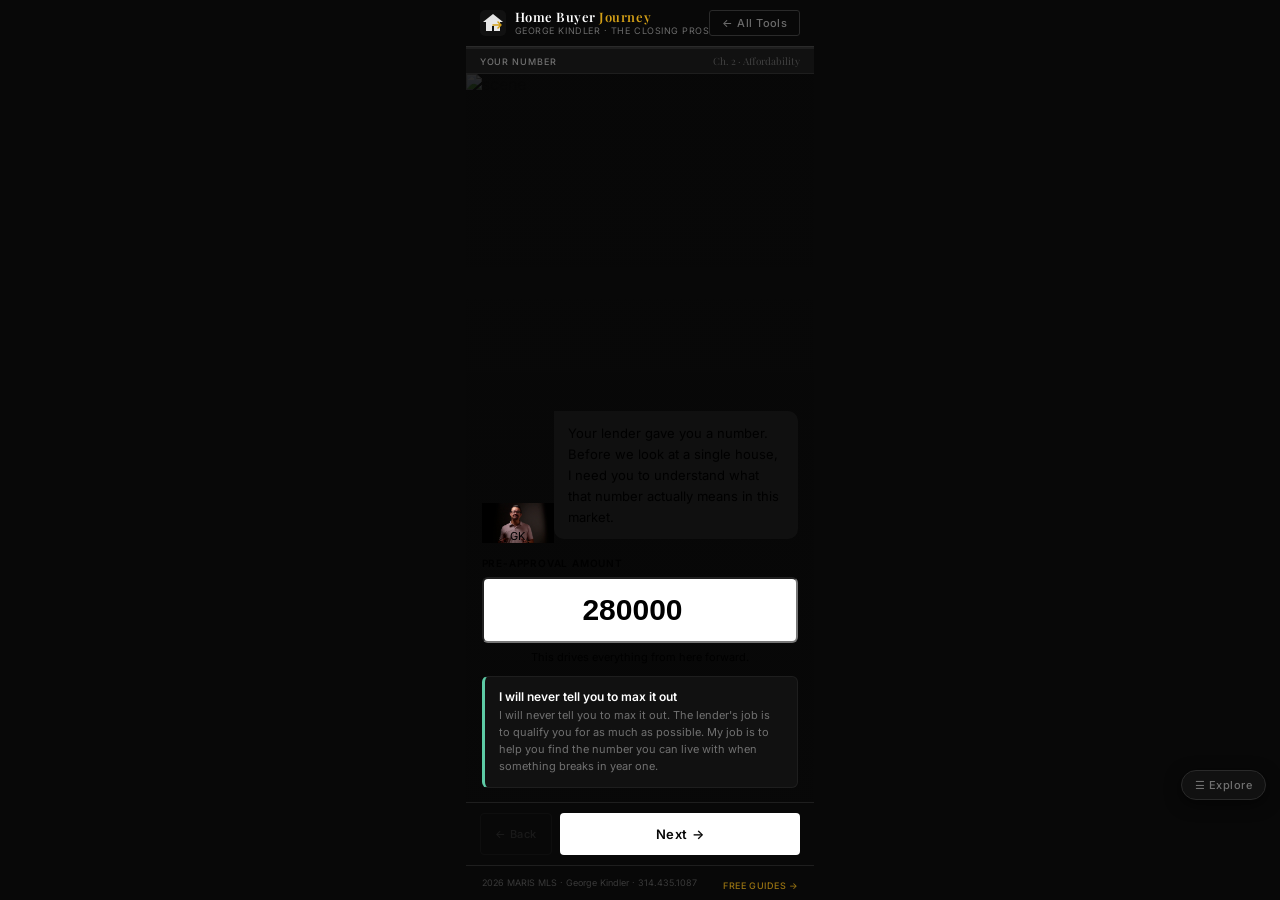
==== commit 5e84ac81: "Update print statement from 'Hello' to 'Goodbye'" ====
--- a/02-affordability.html
+++ b/02-affordability.html
@@ -1,4 +1,5 @@
 <!DOCTYPE html>
+
 <html lang="en">
 <head>
 <meta charset="UTF-8">
@@ -7,253 +8,82 @@
 <script async src="https://www.googletagmanager.com/gtag/js?id=G-EEE14BZT9P"></script>
 <script>window.dataLayer=window.dataLayer||[];function gtag(){dataLayer.push(arguments);}gtag('js',new Date());gtag('config','G-EEE14BZT9P');</script>
 <link href="https://fonts.googleapis.com/css2?family=Playfair+Display:wght@400;500;600;700&family=Inter:wght@300;400;500;600&display=swap" rel="stylesheet">
+<link rel="stylesheet" href="shared.css">
 <style>
-/* ═══════════════════════════════════════════
-   DESIGN SYSTEM — matches index.html exactly
-═══════════════════════════════════════════ */
-:root{
-  --bg:#080808;--surface:#111111;--surface2:#161616;
-  --line:#1e1e1e;--line2:#2a2a2a;
-  --white:#ffffff;--white-70:rgba(255,255,255,.70);
-  --white-40:rgba(255,255,255,.40);--white-20:rgba(255,255,255,.20);
-  --white-08:rgba(255,255,255,.08);
-  --gold:#D4A017;--gold-dim:rgba(212,160,23,.15);
-  --warn:#E8A020;--red:#e05555;--green:#5DCAA5;
-  --font-serif:'Playfair Display',Georgia,serif;
-  --font-sans:'Inter',-apple-system,sans-serif;
-}
-*{box-sizing:border-box;margin:0;padding:0;-webkit-tap-highlight-color:transparent;}
-html,body{font-family:var(--font-sans);background:var(--bg);height:100%;overflow:hidden;display:flex;justify-content:center;}
-.app{width:100%;max-width:420px;height:100vh;height:100dvh;background:var(--bg);display:flex;flex-direction:column;overflow:hidden;position:relative;}
-
-/* ── HEADER ── */
-.hdr{background:var(--bg);border-bottom:1px solid var(--line2);padding:10px 14px;display:flex;align-items:center;justify-content:space-between;flex-shrink:0;z-index:50;position:relative;}
-.hdr-l{display:flex;align-items:center;gap:9px;}
-.hdr-ico{width:26px;height:26px;flex-shrink:0;}
-.hdr-t{font-family:var(--font-serif);font-size:13px;font-weight:600;letter-spacing:.04em;color:var(--white);line-height:1;}
-.hdr-t span{color:var(--gold);}
-.hdr-s{font-family:var(--font-sans);font-size:9px;font-weight:400;color:var(--white-40);letter-spacing:.06em;text-transform:uppercase;margin-top:2px;}
-.btn-at{font-family:var(--font-sans);font-size:11px;font-weight:500;letter-spacing:.04em;padding:5px 12px;border-radius:3px;border:1px solid var(--line2);color:var(--white-40);text-decoration:none;background:transparent;cursor:pointer;transition:all .15s;white-space:nowrap;}
-.btn-at:hover{border-color:var(--white-20);color:var(--white-70);}
-
-/* ── PROGRESS ── */
-.prog-wrap{height:2px;background:var(--line);flex-shrink:0;}
-.prog-fill{height:100%;background:var(--gold);transition:width .5s ease;}
-.scene-bar{background:var(--surface);padding:5px 14px;display:flex;align-items:center;justify-content:space-between;flex-shrink:0;border-bottom:1px solid var(--line);}
-.scene-lbl{font-family:var(--font-sans);font-size:9px;font-weight:500;letter-spacing:.1em;text-transform:uppercase;color:var(--white-40);}
-.scene-ch{font-family:var(--font-serif);font-size:10px;color:var(--white-20);}
-/* ── CONTEXT PILLS — persistent amount/area in scene-bar ── */
+/* ── CONTEXT PILLS — affordability-only ── */
 .context-pills{display:flex;gap:5px;align-items:center;flex:1;justify-content:center;padding:0 8px;}
 .ctx-pill{background:var(--surface2);border:1px solid var(--line2);border-radius:20px;padding:3px 9px;font-family:var(--font-sans);font-size:10px;font-weight:500;color:var(--white-70);cursor:pointer;transition:border-color .15s,color .15s;white-space:nowrap;line-height:1.4;}
 .ctx-pill:hover{border-color:var(--gold);color:var(--gold);}
 .ctx-pill-area{color:var(--white-40);}
-.ctx-pill::after{content:' ✎';font-size:8px;opacity:.5;}
-
-/* ══════════════════════════════════════════
-   SCENE STAGE — full image background
-══════════════════════════════════════════ */
-.stage{flex:1;position:relative;overflow:hidden;min-height:0;}
-
-.scene-bg{position:absolute;inset:0;background:var(--bg);transition:opacity .6s ease;}
-.scene-bg img{width:100%;height:100%;object-fit:cover;display:block;animation:kb 22s ease-in-out infinite alternate;}
-@keyframes kb{from{transform:scale(1);}to{transform:scale(1.07);}}
-.scene-gradient{
-  position:absolute;inset:0;
-  background:linear-gradient(to bottom,rgba(0,0,0,.08) 0%,rgba(0,0,0,.02) 25%,rgba(0,0,0,.45) 60%,rgba(0,0,0,.92) 100%);
-  z-index:2;
-}
-.scene-svg{position:absolute;inset:0;display:flex;align-items:center;justify-content:center;z-index:1;}
-
-/* ── GEORGE FLOAT — small ambient presence bottom-left ── */
-.george-float{
-  position:absolute;bottom:0;left:0;width:90px;
-  z-index:10;pointer-events:none;
-  transition:opacity .4s ease,transform .4s ease;
-}
-.george-float img{width:100%;display:block;object-fit:contain;object-position:bottom left;}
-.george-float .fb-init{width:100%;height:80px;display:flex;align-items:flex-end;justify-content:center;font-family:var(--font-serif);font-size:11px;color:var(--white-20);padding-bottom:8px;}
-.george-float.hidden{opacity:0;transform:translateX(-20px);}
-
-/* ── SCENE CARD — scrolls up over photo ── */
-/* The card sits at the bottom of the stage and grows upward.
-   Photo stays pinned behind it via the gradient.             */
-.scene-caption{
-  position:absolute;
-  bottom:0;left:0;right:0;
-  z-index:11;
-  /* No fixed height — grows with content */
-  max-height:72%;
-  overflow-y:auto;
-  -webkit-overflow-scrolling:touch;
-  padding:16px 16px 18px 105px; /* left pad clears George */
-  /* Smooth reveal on scene change */
-  transition:opacity .35s ease, transform .35s ease;
-}
-.scene-caption::-webkit-scrollbar{display:none;}
-/* Peek button — shown when card is tall enough to scroll */
-.sc-peek{
-  position:absolute;top:8px;right:12px;
-  font-family:var(--font-sans);font-size:9px;font-weight:600;
-  letter-spacing:.08em;text-transform:uppercase;
-  color:var(--white-20);cursor:pointer;
-  transition:color .15s;
-  background:none;border:none;padding:0;
-}
-.sc-peek:hover{color:var(--white-40);}
-.sc-room{font-family:var(--font-sans);font-size:9px;font-weight:600;letter-spacing:.12em;text-transform:uppercase;color:var(--white-40);margin-bottom:4px;}
-.sc-title{font-family:var(--font-serif);font-size:20px;font-weight:600;color:var(--white);line-height:1.2;margin-bottom:8px;}
-.sc-sub{font-family:var(--font-sans);font-size:12px;font-weight:400;color:var(--white-70);line-height:1.6;margin-bottom:0;}
-
-/* ══════════════════════════════════════════
-   INTERRUPTION OVERLAY
-══════════════════════════════════════════ */
-.interrupt-dim{position:absolute;inset:0;background:rgba(0,0,0,.72);z-index:20;opacity:0;pointer-events:none;transition:opacity .35s ease;}
-.interrupt-dim.active{opacity:1;pointer-events:all;}
-.interrupt-card{position:absolute;top:50%;left:50%;transform:translate(-50%,-48%) scale(.94);width:calc(100% - 40px);max-width:340px;z-index:21;opacity:0;pointer-events:none;transition:opacity .35s ease,transform .35s ease;}
-.interrupt-card.active{opacity:1;pointer-events:all;transform:translate(-50%,-50%) scale(1);}
-.int-face{width:100px;height:100px;margin:0 auto 14px;position:relative;}
-.int-face img{width:100%;height:100%;object-fit:contain;object-position:bottom center;display:block;}
-.int-face .fb{position:absolute;inset:0;display:flex;align-items:center;justify-content:center;font-family:var(--font-serif);font-size:18px;color:var(--white-20);}
-.int-bubble{background:rgba(8,8,8,.96);border:1px solid var(--line2);border-radius:12px;padding:20px 18px;text-align:center;}
-.int-title{font-family:var(--font-serif);font-size:19px;font-weight:600;color:var(--white);line-height:1.25;margin-bottom:10px;}
-.int-text{font-family:var(--font-sans);font-size:13px;font-weight:400;color:var(--white-70);line-height:1.65;min-height:52px;}
-.int-text .cost{font-family:var(--font-serif);font-size:20px;color:var(--warn);display:block;margin:6px 0;}
-.int-text .flag{color:var(--red);font-weight:600;}
-.int-text .good{color:var(--green);font-weight:600;}
-.int-btn{width:100%;margin-top:16px;padding:13px;background:var(--white);border:none;border-radius:4px;font-family:var(--font-sans);font-size:13px;font-weight:600;letter-spacing:.04em;color:var(--bg);cursor:pointer;transition:background .15s,transform .12s;}
-.int-btn:hover{background:rgba(255,255,255,.88);}
-.int-btn:active{transform:scale(.97);}
-.int-btn.gold-btn{background:var(--gold);color:var(--bg);}
-
-/* ══════════════════════════════════════════
-   BOTTOM DRAWER
-══════════════════════════════════════════ */
-.drawer{
-  position:absolute;bottom:0;left:0;right:0;z-index:15;
-  background:rgba(8,8,8,.97);border-top:1px solid var(--line2);
-  padding:12px 14px 16px;
-  max-height:58%;           /* never covers more than 58% of stage */
-  display:flex;flex-direction:column;
-  transform:translateY(100%);transition:transform .35s cubic-bezier(.32,.72,0,1);
-}
-.drawer.open{transform:translateY(0);}
-.drawer-label{font-family:var(--font-sans);font-size:9px;font-weight:600;letter-spacing:.12em;text-transform:uppercase;color:var(--white-40);margin-bottom:9px;flex-shrink:0;}
-.choices{display:flex;flex-direction:column;gap:6px;overflow-y:auto;-webkit-overflow-scrolling:touch;flex:1;min-height:0;}
-.choices::-webkit-scrollbar{display:none;}
-.choice-btn{background:transparent;border:1px solid var(--line2);border-radius:6px;padding:11px 14px;font-family:var(--font-sans);font-size:13px;font-weight:400;color:var(--white-70);text-align:left;cursor:pointer;transition:border-color .15s,color .15s,background .15s;display:flex;align-items:center;gap:10px;flex-shrink:0;}
-.choice-btn:hover{border-color:var(--white-20);color:var(--white);}
-.choice-btn:active{transform:scale(.98);}
-.choice-btn.selected{border-color:var(--gold);color:var(--white);background:var(--gold-dim);}
-.choice-btn .c-ico{font-size:16px;flex-shrink:0;}
-/* Response sits below choices, scrolls independently */
-.drawer-response{font-family:var(--font-sans);font-size:12px;font-weight:400;color:var(--white-40);line-height:1.65;overflow-y:auto;-webkit-overflow-scrolling:touch;max-height:0;transition:max-height .4s ease,opacity .3s ease;opacity:0;flex-shrink:0;margin-top:0;}
-.drawer-response::-webkit-scrollbar{display:none;}
-.drawer-response.show{max-height:130px;opacity:1;margin-top:8px;}
-.drawer-response .r-flag{color:var(--red);font-weight:600;}
-.drawer-response .r-good{color:var(--green);font-weight:600;}
-.drawer-response .r-cost{color:var(--warn);font-weight:600;}
-.drawer-response .r-deep{display:block;margin-top:8px;padding-top:8px;border-top:1px solid var(--line);font-size:11px;color:var(--white-20);cursor:pointer;}
-.drawer-response .r-deep:hover{color:var(--white-40);}
-
-/* ══════════════════════════════════════════
-   INPUT SCENE — special type for amount + loan
-══════════════════════════════════════════ */
-.input-scene{position:absolute;inset:0;display:flex;flex-direction:column;z-index:30;background:var(--bg);}
+
+/* ── INPUT SCENE — amount / loan / area pickers ── */
+.input-scene{position:absolute;inset:0;display:flex;flex-direction:column;z-index:30;background:var(–bg);}
 .input-scene-bg{position:absolute;inset:0;}
 .input-scene-bg img{width:100%;height:100%;object-fit:cover;display:block;animation:kb 22s ease-in-out infinite alternate;opacity:.35;}
 .input-overlay{position:absolute;inset:0;background:linear-gradient(to bottom,rgba(8,8,8,.6) 0%,rgba(8,8,8,.82) 60%,rgba(8,8,8,.97) 100%);}
 .input-content{position:relative;z-index:2;flex:1;display:flex;flex-direction:column;justify-content:flex-end;padding:0 0 0 0;}
 
-/* George presence in input scenes */
 .inp-george-row{display:flex;align-items:flex-end;gap:0;padding:0 16px 0;flex-shrink:0;}
 .inp-g-face{width:72px;height:72px;flex-shrink:0;position:relative;}
 .inp-g-face img{width:100%;height:100%;object-fit:contain;object-position:bottom center;display:block;}
-.inp-g-face .fb{position:absolute;inset:0;display:flex;align-items:flex-end;justify-content:center;font-family:var(--font-serif);font-size:11px;color:var(--white-20);}
-.inp-bubble{flex:1;background:rgba(17,17,17,.95);border:1px solid var(--line2);border-radius:0 10px 10px 10px;padding:12px 14px;font-family:var(--font-sans);font-size:13px;color:var(--white-70);line-height:1.6;position:relative;margin-bottom:4px;}
-.inp-bubble::before{content:'';position:absolute;left:-7px;top:10px;border:6px solid transparent;border-right-color:var(--line2);}
-.inp-bubble::after{content:'';position:absolute;left:-5px;top:11px;border:5px solid transparent;border-right-color:rgba(17,17,17,.95);}
-.inp-bubble strong{color:var(--white);}
-
-/* Amount input */
+.inp-g-face .fb{position:absolute;inset:0;display:flex;align-items:flex-end;justify-content:center;font-family:var(–font-serif);font-size:11px;color:var(–white-20);}
+.inp-bubble{flex:1;background:rgba(17,17,17,.95);border:1px solid var(–line2);border-radius:0 10px 10px 10px;padding:12px 14px;font-family:var(–font-sans);font-size:13px;color:var(–white-70);line-height:1.6;position:relative;margin-bottom:4px;}
+.inp-bubble::before{content:’’;position:absolute;left:-7px;top:10px;border:6px solid transparent;border-right-color:var(–line2);}
+.inp-bubble::after{content:’’;position:absolute;left:-5px;top:11px;border:5px solid transparent;border-right-color:rgba(17,17,17,.95);}
+.inp-bubble strong{color:var(–white);}
+
 .inp-field-wrap{padding:14px 16px 10px;}
-.inp-lbl{display:block;font-size:10px;font-weight:600;letter-spacing:.08em;text-transform:uppercase;color:var(--white-40);margin-bottom:8px;}
-.big-inp{width:100%;padding:14px 16px;background:var(--surface);border:1px solid var(--line2);border-radius:6px;font-family:var(--font-serif);font-size:30px;font-weight:600;color:var(--gold);text-align:center;transition:border-color .15s;-webkit-appearance:none;}
-.big-inp:focus{outline:none;border-color:var(--gold);}
-.inp-note{font-size:11px;color:var(--white-20);text-align:center;margin-top:6px;line-height:1.5;}
-
-/* Loan tiles */
+.inp-lbl{display:block;font-size:10px;font-weight:600;letter-spacing:.08em;text-transform:uppercase;color:var(–white-40);margin-bottom:8px;}
+.big-inp{width:100%;padding:14px 16px;background:var(–surface);border:1px solid var(–line2);border-radius:6px;font-family:var(–font-serif);font-size:30px;font-weight:600;color:var(–gold);text-align:center;transition:border-color .15s;-webkit-appearance:none;}
+.big-inp:focus{outline:none;border-color:var(–gold);}
+.inp-note{font-size:11px;color:var(–white-20);text-align:center;margin-top:6px;line-height:1.5;}
+
 .loan-row{display:grid;grid-template-columns:1fr 1fr 1fr;gap:8px;padding:14px 16px 4px;}
-.l-tile{background:var(--surface);border:1px solid var(--line2);border-radius:6px;padding:13px 8px;text-align:center;cursor:pointer;transition:all .15s;}
-.l-tile.sel{border-color:var(--gold);background:var(--gold-dim);}
+.l-tile{background:var(–surface);border:1px solid var(–line2);border-radius:6px;padding:13px 8px;text-align:center;cursor:pointer;transition:all .15s;}
+.l-tile.sel{border-color:var(–gold);background:var(–gold-dim);}
 .l-tile:active{transform:scale(.97);}
-.l-name{font-family:var(--font-serif);font-size:16px;font-weight:600;color:var(--white);margin-bottom:3px;}
-.l-tile.sel .l-name{color:var(--gold);}
-.l-sub{font-size:9px;color:var(--white-40);line-height:1.4;}
+.l-name{font-family:var(–font-serif);font-size:16px;font-weight:600;color:var(–white);margin-bottom:3px;}
+.l-tile.sel .l-name{color:var(–gold);}
+.l-sub{font-size:9px;color:var(–white-40);line-height:1.4;}
 .loan-desc-wrap{padding:0 16px 8px;}
 
-/* Area tiles */
 .area-grid{display:grid;grid-template-columns:1fr 1fr;gap:8px;padding:12px 16px 4px;}
-.area-tile{background:var(--surface);border:1px solid var(--line2);border-radius:8px;padding:13px 12px;cursor:pointer;transition:all .15s;}
+.area-tile{background:var(–surface);border:1px solid var(–line2);border-radius:8px;padding:13px 12px;cursor:pointer;transition:all .15s;}
 .area-tile:active{transform:scale(.97);}
-.area-tile:hover{border-color:var(--white-20);}
-.area-tile.sel{border-color:var(--gold);background:var(--gold-dim);}
-.at-name{font-family:var(--font-serif);font-size:14px;font-weight:600;color:var(--white);margin-bottom:3px;}
-.area-tile.sel .at-name{color:var(--gold);}
-.at-zips{font-size:10px;color:var(--white-40);line-height:1.4;}
-.at-med{font-size:10px;color:var(--white-20);margin-top:4px;}
+.area-tile:hover{border-color:var(–white-20);}
+.area-tile.sel{border-color:var(–gold);background:var(–gold-dim);}
+.at-name{font-family:var(–font-serif);font-size:14px;font-weight:600;color:var(–white);margin-bottom:3px;}
+.area-tile.sel .at-name{color:var(–gold);}
+.at-zips{font-size:10px;color:var(–white-40);line-height:1.4;}
+.at-med{font-size:10px;color:var(–white-20);margin-top:4px;}
 .area-tile.not-listed{grid-column:1/-1;border-style:dashed;}
-.area-tile.not-listed .at-name{color:var(--white-40);font-size:13px;}
-.area-skip-link{text-align:center;padding:6px 16px 10px;font-size:11px;color:var(--gold);cursor:pointer;opacity:.7;}
+.area-tile.not-listed .at-name{color:var(–white-40);font-size:13px;}
+.area-skip-link{text-align:center;padding:6px 16px 10px;font-size:11px;color:var(–gold);cursor:pointer;opacity:.7;}
 .area-skip-link:hover{opacity:1;}
 
-/* Ask George removed — interrupt is the mechanism */
-
-/* ── BOTTOM NAV ── */
-.bnav{background:var(--bg);border-top:1px solid var(--line);padding:10px 14px;display:flex;gap:8px;flex-shrink:0;z-index:50;position:relative;}
-.btn-b{width:72px;flex-shrink:0;padding:12px;background:transparent;border:1px solid var(--line2);border-radius:4px;font-family:var(--font-sans);font-size:11px;font-weight:500;letter-spacing:.04em;color:var(--white-40);cursor:pointer;transition:all .15s;}
-.btn-b:disabled{opacity:.18;cursor:default;}
-.btn-b:not(:disabled):hover{border-color:var(--white-20);color:var(--white-70);}
-.btn-n{flex:1;padding:13px;background:var(--white);border:none;border-radius:4px;font-family:var(--font-sans);font-size:13px;font-weight:600;letter-spacing:.04em;color:var(--bg);cursor:pointer;transition:all .15s;}
-.btn-n:hover{background:rgba(255,255,255,.88);}
-.btn-n:disabled{background:var(--line2);color:var(--white-20);cursor:not-allowed;}
-.btn-n.gold{background:var(--gold);color:var(--bg);}
-
-/* ── FOOTER ── */
-.ftr{background:var(--bg);border-top:1px solid var(--line);padding:7px 16px;display:flex;align-items:center;justify-content:space-between;flex-shrink:0;}
-.ftr-l{font-family:var(--font-sans);font-size:9px;color:var(--white-20);line-height:1.5;}
-.ftr-r a{font-family:var(--font-sans);font-size:9px;font-weight:500;letter-spacing:.06em;text-transform:uppercase;color:var(--gold);text-decoration:none;opacity:.7;}
-
-/* ── JUMP MENU ── */
-.jump-trigger{position:fixed;bottom:74px;right:14px;z-index:90;background:var(--surface);border:1px solid var(--line2);border-radius:20px;padding:7px 13px;font-family:var(--font-sans);font-size:11px;font-weight:500;color:var(--white-40);cursor:pointer;box-shadow:0 4px 16px rgba(0,0,0,.6);transition:all .15s;display:flex;align-items:center;gap:5px;letter-spacing:.04em;}
-.jump-trigger:hover{border-color:var(--white-20);color:var(--white-70);}
-.jump-ov{position:fixed;inset:0;background:rgba(0,0,0,.8);z-index:998;display:flex;align-items:flex-end;justify-content:center;opacity:0;pointer-events:none;transition:opacity .25s;}
-.jump-ov.open{opacity:1;pointer-events:all;}
-.jump-sh{background:var(--surface);border-radius:14px 14px 0 0;border-top:1px solid var(--line2);padding:14px 0 32px;width:100%;max-width:420px;transform:translateY(100%);transition:transform .3s cubic-bezier(.32,.72,0,1);}
-.jump-ov.open .jump-sh{transform:translateY(0);}
-.jump-hnd{width:36px;height:3px;background:var(--line2);border-radius:2px;margin:0 auto 14px;}
-.jump-ttl{font-family:var(--font-sans);font-size:10px;font-weight:600;letter-spacing:.12em;text-transform:uppercase;color:var(--white-40);text-align:center;margin-bottom:10px;padding:0 18px;}
-.jump-items{display:flex;flex-direction:column;overflow-y:auto;max-height:55vh;}
-.jump-items::-webkit-scrollbar{display:none;}
-.jump-item{display:flex;align-items:center;gap:12px;padding:12px 18px;cursor:pointer;transition:background .12s;border-bottom:1px solid var(--line);}
-.jump-item:last-child{border-bottom:none;}
-.jump-item:active{background:var(--surface2);}
-.ji-dot{width:7px;height:7px;border-radius:50%;background:var(--line2);flex-shrink:0;}
-.ji-dot.cur{background:var(--gold);}
-.ji-dot.vis{background:var(--green);}
-.ji-ch{font-family:var(--font-sans);font-size:10px;font-weight:500;letter-spacing:.05em;color:var(--white-40);flex-shrink:0;width:28px;}
-.ji-lbl{flex:1;font-family:var(--font-sans);font-size:13px;font-weight:400;color:var(--white-70);line-height:1.3;}
-.jump-item.cur-ch .ji-lbl{color:var(--white);font-weight:500;}
-.ji-arr{font-size:14px;color:var(--white-20);}
-
-/* ── POPUP (deep dives) ── */
-#pop{position:fixed;inset:0;background:rgba(0,0,0,.8);z-index:999;display:flex;align-items:flex-end;justify-content:center;opacity:0;pointer-events:none;transition:opacity .25s;}
-#pop-sh{background:var(--surface);border-radius:14px 14px 0 0;border-top:2px solid var(--gold);padding:20px 18px 36px;width:100%;max-width:420px;transform:translateY(100%);transition:transform .3s cubic-bezier(.32,.72,0,1);}
+/* ── SCENE CAPTION — affordability has scrollable card ── */
+.sc-peek{position:absolute;top:8px;right:12px;font-family:var(–font-sans);font-size:9px;font-weight:600;letter-spacing:.08em;text-transform:uppercase;color:var(–white-20);cursor:pointer;transition:color .15s;background:none;border:none;padding:0;}
+.sc-peek:hover{color:var(–white-40);}
+.scene-caption{position:absolute;bottom:0;left:0;right:0;z-index:11;max-height:72%;overflow-y:auto;-webkit-overflow-scrolling:touch;padding:16px 16px 18px 100px;transition:opacity .35s ease,transform .35s ease;}
+.scene-caption::-webkit-scrollbar{display:none;}
+
+/* ── DRAWER RESPONSE — flat engine ── */
+.drawer-response{font-family:var(–font-sans);font-size:12px;font-weight:400;color:var(–white-40);line-height:1.65;overflow-y:auto;-webkit-overflow-scrolling:touch;max-height:0;transition:max-height .4s ease,opacity .3s ease;opacity:0;flex-shrink:0;margin-top:0;}
+.drawer-response::-webkit-scrollbar{display:none;}
+.drawer-response.show{max-height:130px;opacity:1;margin-top:8px;}
+.drawer-response .r-deep{display:block;margin-top:8px;padding-top:8px;border-top:1px solid var(–line);font-size:11px;color:var(–white-20);cursor:pointer;}
+.drawer-response .r-deep:hover{color:var(–white-40);}
+
+/* ── INT-TEXT special spans ── */
+.int-text .cost{font-family:var(–font-serif);font-size:20px;color:var(–warn);display:block;margin:6px 0;}
+.int-text .flag{color:var(–red);font-weight:600;}
+.int-text .good{color:var(–green);font-weight:600;}
 </style>
+
 </head>
 <body>
 <div class="app">
 
-  <!-- HEADER -->
   <header class="hdr">
     <div class="hdr-l">
       <svg class="hdr-ico" viewBox="0 0 26 26" fill="none">
@@ -269,81 +99,71 @@
     <a class="btn-at" href="index.html">&larr; All Tools</a>
   </header>
 
-  <!-- PROGRESS -->
   <div class="prog-wrap"><div class="prog-fill" id="prog"></div></div>
   <div class="scene-bar">
-    <span class="scene-lbl" id="scene-lbl">Your Number</span>
+    <span class="scene-lbl" id="scene-lbl">Where Buyers Overpay</span>
     <div class="context-pills" id="context-pills" style="display:none;">
       <button class="ctx-pill" id="pill-amount" onclick="jumpToScene(0)" title="Change amount"></button>
       <button class="ctx-pill ctx-pill-area" id="pill-area" onclick="jumpToScene(2)" title="Change area"></button>
     </div>
-    <span class="scene-ch">Ch. 2 of 7 &middot; Affordability</span>
+    <span class="scene-ch">Ch. 2 &middot; Affordability</span>
   </div>
 
-  <!-- STAGE -->
   <div class="stage" id="stage">
 
-    <!-- Background scene -->
-    <div class="scene-bg" id="scene-bg">
-      <img referrerpolicy="no-referrer" id="bg-img"
-           src="https://images.unsplash.com/photo-1568605114967-8130f3a36994?w=900&q=85"
-           onerror="this.style.display='none';" alt="scene">
-      <div id="scene-svg-wrap" class="scene-svg" style="display:none;"></div>
-    </div>
-    <div class="scene-gradient"></div>
-
-    <!-- George floating -->
-    <div class="george-float" id="george-float">
-      <img referrerpolicy="no-referrer" id="george-img" src="assets/george-serious.png" alt="George Kindler" onerror="this.style.display='none'">
-      <div class="fb-init">GK</div>
-    </div>
-
-    <!-- Scene caption / card — scrolls up over photo -->
-    <div class="scene-caption" id="scene-caption">
-      <button class="sc-peek" id="sc-peek" onclick="togglePeek()" title="See photo">▲ Photo</button>
-      <div class="sc-room" id="sc-room">Affordability</div>
-      <div class="sc-title" id="sc-title">Your number.</div>
-      <div class="sc-sub" id="sc-sub">Before we look at a single house, I need you to understand what that number actually means.</div>
-    </div>
-
-    <!-- INTERRUPTION OVERLAY -->
-    <div class="interrupt-dim" id="int-dim"></div>
-    <div class="interrupt-card" id="int-card">
-      <div class="int-face">
-        <img referrerpolicy="no-referrer" id="int-george-img" src="assets/george-serious.png" alt="George" onerror="this.style.display='none'">
-        <div class="fb">GK</div>
-      </div>
-      <div class="int-bubble">
-        <div class="int-title" id="int-title">Pay attention here.</div>
-        <div class="int-text" id="int-text"></div>
-        <button class="int-btn" id="int-btn" onclick="dismissInterrupt()">Got it, keep going</button>
-      </div>
-    </div>
-
-    <!-- BOTTOM DRAWER -->
-    <div class="drawer" id="drawer">
-      <div class="drawer-label" id="drawer-label">Look closer</div>
-      <div class="choices" id="choices"></div>
-      <div class="drawer-response" id="drawer-response"></div>
-    </div>
-
-
+```
+<div class="scene-bg" id="scene-bg">
+  <img referrerpolicy="no-referrer" id="bg-img"
+       src="https://images.unsplash.com/photo-1568605114967-8130f3a36994?w=900&q=85"
+       onerror="this.style.display='none';" alt="scene">
+  <div id="scene-svg-wrap" class="scene-svg" style="display:none;"></div>
+</div>
+<div class="scene-gradient"></div>
+
+<div class="george-float" id="george-float">
+  <img referrerpolicy="no-referrer" id="george-img" src="assets/george-serious.png" alt="George Kindler" onerror="this.style.display='none'">
+  <div class="fb-init">GK</div>
+</div>
+
+<div class="scene-caption" id="scene-caption">
+  <button class="sc-peek" id="sc-peek" onclick="togglePeek()" title="See photo">&#9650; Photo</button>
+  <div class="sc-room" id="sc-room">Affordability</div>
+  <div class="sc-title" id="sc-title">Your number.</div>
+  <div class="sc-sub" id="sc-sub">Before we look at a single house, I need you to understand what that number actually means.</div>
+</div>
+
+<div class="interrupt-dim" id="int-dim"></div>
+<div class="interrupt-card" id="int-card">
+  <div class="int-face">
+    <img referrerpolicy="no-referrer" id="int-george-img" src="assets/george-serious.png" alt="George" onerror="this.style.display='none'">
+    <div class="fb">GK</div>
+  </div>
+  <div class="int-bubble">
+    <div class="int-title" id="int-title">Pay attention here.</div>
+    <div class="int-text" id="int-text"></div>
+    <button class="int-btn" id="int-btn" onclick="dismissInterrupt()">Got it, keep going</button>
+  </div>
+</div>
+
+<div class="drawer" id="drawer">
+  <div class="drawer-label" id="drawer-label">Look closer</div>
+  <div class="choices" id="choices"></div>
+  <div class="drawer-response" id="drawer-response"></div>
+</div>
+```
 
   </div><!-- /stage -->
 
-  <!-- NAV -->
   <div class="bnav">
     <button class="btn-b" id="btn-back" onclick="prevScene()" disabled>&larr; Back</button>
     <button class="btn-n" id="btn-next" onclick="nextScene()">Next &rarr;</button>
   </div>
 
-  <!-- FOOTER -->
   <footer class="ftr">
-    <div class="ftr-l">2025 MARIS MLS &middot; George Kindler &middot; 314.435.1087</div>
+    <div class="ftr-l">2026 MARIS MLS &middot; George Kindler &middot; 314.435.1087</div>
     <div class="ftr-r"><a href="https://sites.google.com/view/st-louis-real-estate-guides/freestlouisrealestateguides" target="_blank">Free Guides &rarr;</a></div>
   </footer>
 
-  <!-- JUMP MENU -->
   <div class="jump-trigger" onclick="openJump()">&#9776; Explore</div>
   <div class="jump-ov" id="jump-ov">
     <div class="jump-sh">
@@ -353,9 +173,8 @@
     </div>
   </div>
 
-  <!-- POPUP -->
-  <div id="pop">
-    <div id="pop-sh">
+  <div id="pop" style="position:fixed;inset:0;background:rgba(0,0,0,.8);z-index:999;display:none;align-items:flex-end;justify-content:center;opacity:0;pointer-events:none;transition:opacity .25s;">
+    <div id="pop-sh" style="background:var(--surface);border-radius:14px 14px 0 0;border-top:2px solid var(--gold);padding:20px 18px 36px;width:100%;max-width:420px;transform:translateY(100%);transition:transform .3s cubic-bezier(.32,.72,0,1);">
       <div style="width:36px;height:3px;background:var(--line2);border-radius:2px;margin:0 auto 16px;"></div>
       <div id="pop-title" style="font-family:var(--font-serif);font-size:18px;font-weight:600;color:var(--white);margin-bottom:10px;"></div>
       <div id="pop-body" style="font-family:var(--font-sans);font-size:13px;color:var(--white-70);line-height:1.7;margin-bottom:18px;"></div>
@@ -363,7 +182,7 @@
     </div>
   </div>
 
-</div><!-- /app -->
+</div>
 
 <script>
 // ════════════════════════════════════════════
@@ -376,16 +195,32 @@
 function save(){try{localStorage.setItem(SK,JSON.stringify(S));}catch(e){}}
 
 // ════════════════════════════════════════════
+//  CHAPTERS — canonical list
+// ════════════════════════════════════════════
+var CURRENT_CHAPTER = 2;
+var CHAPTERS = [
+  {ch:1, file:'01-preapproval.html',    label:'What actually happens when you click “Contact Agent”'},
+  {ch:2, file:'02-affordability.html',  label:'Where buyers accidentally overpay'},
+  {ch:3, file:'03-interior.html',       label:'What I look at the moment we walk in'},
+  {ch:4, file:'05-pre-offer.html',      label:'Where buyers get pushed into offers they can’t take back'},
+  {ch:5, file:'06-under-contract.html', label:'Offer accepted — where deals fall apart'},
+  {ch:6, file:'06b-deadlines.html',     label:'Three deadlines running in parallel'},
+  {ch:7, file:'07-inspection.html',     label:'Where buyers miss the problems they end up paying for'},
+  {ch:8, file:'08-walkthrough.html',    label:'The final walk-through is not a second showing'},
+  {ch:9, file:'09-closing.html',        label:'What you’re signing at closing'}
+];
+
+// ════════════════════════════════════════════
 //  AREAS DATA
 // ════════════════════════════════════════════
 var AREAS = [
-  {id:'south-county',  name:'South County',      zips:'63123 · 63125 · 63126 · 63128', median:265000, desc:'Affton, Mehlville, Crestwood, Oakville'},
-  {id:'south-city',    name:'South City',         zips:'63109 · 63116',                  median:208000, desc:'Tower Grove, Bevo, Patch, Fox Park'},
-  {id:'webster-kirkwood', name:'Webster / Kirkwood', zips:'63119 · 63122',               median:435000, desc:'Webster Groves, Kirkwood'},
-  {id:'jefferson',     name:'Jefferson County',   zips:'63010 · 63049 · 63052 · 63028',  median:308000, desc:'Arnold, High Ridge, Imperial, Festus'},
-  {id:'north-county',  name:'North County',       zips:'63031 · 63033',                  median:200000, desc:'Florissant, Hazelwood'},
-  {id:'st-charles',    name:'St. Charles County', zips:'63301 · 63366 · 63376 · 63385',  median:349000, desc:"St. Charles, O'Fallon, St. Peters, Wentzville"},
-  {id:'west-county',   name:'West County',        zips:'63043',                           median:295000, desc:'Maryland Heights, Chesterfield edges'},
+  {id:'south-county',     name:'South County',       zips:'63123 \xb7 63125 \xb7 63126 \xb7 63128', median:265000, desc:'Affton, Mehlville, Crestwood, Oakville'},
+  {id:'south-city',       name:'South City',          zips:'63109 \xb7 63116',                        median:208000, desc:'Tower Grove, Bevo, Patch, Fox Park'},
+  {id:'webster-kirkwood', name:'Webster / Kirkwood',  zips:'63119 \xb7 63122',                        median:435000, desc:'Webster Groves, Kirkwood'},
+  {id:'jefferson',        name:'Jefferson County',    zips:'63010 \xb7 63049 \xb7 63052 \xb7 63028',  median:308000, desc:'Arnold, High Ridge, Imperial, Festus'},
+  {id:'north-county',     name:'North County',        zips:'63031 \xb7 63033',                        median:200000, desc:'Florissant, Hazelwood'},
+  {id:'st-charles',       name:'St. Charles County',  zips:'63301 \xb7 63366 \xb7 63376 \xb7 63385',  median:349000, desc:"St. Charles, O'Fallon, St. Peters, Wentzville"},
+  {id:'west-county',      name:'West County',         zips:'63043',                                   median:295000, desc:'Maryland Heights, Chesterfield edges'},
 ];
 
 function getTier(amount, median){
@@ -396,403 +231,244 @@
 }
 
 // ════════════════════════════════════════════
-//  SCENES ARRAY
-//  type:'input-amount'  — amount entry scene
-//  type:'input-loan'    — loan tile picker
-//  type:'input-area'    — area tile picker
-//  type:'not-listed'    — MLS path
-//  (default)            — standard bg/george/drawer scene
+//  SCENES
 // ════════════════════════════════════════════
 var SCENES = [
-
-// ── 0: AMOUNT INPUT ──────────────────────────────────────────
-{
-  type: 'input-amount',
-  bg: 'https://images.unsplash.com/photo-1568605114967-8130f3a36994?w=900&q=85',
-  george: 'serious',
-  room: 'Your Number',
-  speakTitle: "The amount you're approved for and the amount you should spend are not the same thing.",
-  speak: 'Your lender gave you a number. Before we look at a single house, I need you to understand what that number actually means in this market.',
-  note: 'This drives everything from here forward.',
-  subNote: 'I will never tell you to max it out. The lender\'s job is to qualify you for as much as possible. My job is to help you find the number you can live with when something breaks in year one.'
+// 0: AMOUNT INPUT
+{type:'input-amount',bg:'https://images.unsplash.com/photo-1568605114967-8130f3a36994?w=900&q=85',george:'serious',room:'Your Number',
+ speakTitle:"The amount you're approved for and the amount you should spend are not the same thing.",
+ speak:'Your lender gave you a number. Before we look at a single house, I need you to understand what that number actually means in this market.',
+ note:'This drives everything from here forward.',
+ subNote:"I will never tell you to max it out. The lender's job is to qualify you for as much as possible. My job is to help you find the number you can live with when something breaks in year one."
 },
-
-// ── 1: LOAN TYPE ─────────────────────────────────────────────
-{
-  type: 'input-loan',
-  bg: 'https://images.unsplash.com/photo-1555041469-a586c61ea9bc?w=900&q=85',
-  george: 'serious',
-  room: 'Loan Type',
-  speak: 'What loan type are you working with? This changes what we can look at, what the appraiser will flag, and how sellers read your offer.'
+// 1: LOAN TYPE
+{type:'input-loan',bg:'https://images.unsplash.com/photo-1555041469-a586c61ea9bc?w=900&q=85',george:'serious',room:'Loan Type',
+ speak:'What loan type are you working with? This changes what we can look at, what the appraiser will flag, and how sellers read your offer.'
 },
-
-// ── 2: AREA PICKER ───────────────────────────────────────────
-{
-  type: 'input-area',
-  bg: 'https://images.unsplash.com/photo-1568605114967-8130f3a36994?w=900&q=85',
-  george: 'serious',
-  room: 'Where You Want to Live',
-  speak: 'OK — what areas were you expecting to live in? Pick the one that feels closest to what you had in mind.'
+// 2: AREA PICKER
+{type:'input-area',bg:'https://images.unsplash.com/photo-1568605114967-8130f3a36994?w=900&q=85',george:'serious',room:'Where You Want to Live',
+ speak:"OK \u2014 what areas were you expecting to live in? Pick the one that feels closest to what you had in mind."
 },
-
-// ── 3: NOT-LISTED PATH ───────────────────────────────────────
-{
-  type: 'not-listed',
-  bg: 'https://images.unsplash.com/photo-1568605114967-8130f3a36994?w=900&q=85',
-  george: 'welcome',
-  room: 'Finding Your Area',
-  title: 'That\'s OK.',
-  sub: 'It means your opportunities are smaller. Not impossible. Here\'s how I handle it.',
-  choices: [
-    {label: 'How does MLS notification work?', icon: '',
-     response: 'I set up a live search for your criteria — price, beds, baths, location. The moment a matching home hits the market, you get notified. Before Zillow. Before the open house weekend. Before the other buyers.',
-     deep: {title: 'Why being first matters', body: 'In a tight inventory area, the home you want may receive multiple offers in 48 hours. Buyers who see it day one have the best shot. Zillow and Realtor.com typically lag the MLS by 24 to 48 hours. Direct MLS notification eliminates that gap entirely.'}
-    },
-    {label: 'What do I do while I wait?', icon: '',
-     response: 'Keep going through the Journey. Understanding what to look for, how to read an inspection, and how offers work gives you an edge the moment a home lands in your inbox.',
-    }
-  ]
+// 3: NOT-LISTED PATH
+{type:'not-listed',bg:'https://images.unsplash.com/photo-1568605114967-8130f3a36994?w=900&q=85',george:'welcome',room:'Finding Your Area',
+ title:"That's OK.",sub:"It means your opportunities are smaller. Not impossible. Here's how I handle it."
 },
-
-// ── 4: GEORGE REACTS TO AREA + TIER ─────────────────────────
-// Content is dynamic — built at render time from S.area / S.tier
-{
-  type: 'branch',
-  bg: 'https://images.unsplash.com/photo-1555041469-a586c61ea9bc?w=900&q=85',
-  george: 'serious',
-  room: 'Reading the Market',
+// 4: BRANCH (tier detection)
+{type:'branch',bg:'https://images.unsplash.com/photo-1555041469-a586c61ea9bc?w=900&q=85',george:'serious',room:'Reading the Market'},
+// 5: TIER DETAIL
+{type:'tier-detail',bg:'https://images.unsplash.com/photo-1555041469-a586c61ea9bc?w=900&q=85',george:'serious',room:'What This Gets You'},
+// 6: LOWER RANGE
+{bg:'https://images.unsplash.com/photo-1558618666-fcd25c85cd64?w=900&q=85',george:'serious',room:'Lower Range Homes',
+ title:'Pre-1970 stock. Brick construction. Original bones.',
+ sub:"Here's what you'll find \u2014 and what to watch for.",
+ interrupt:{title:'Conforming guidelines are real here.',
+   text:"FHA and VA have minimum property condition requirements. Missing handrails, peeling paint on pre-1978 homes, non-functional systems \u2014 all flagged. Many homes in this range don't qualify for government loans as-is. I identify this before we schedule, not after.",
+   btnText:'Show me what to look for'},
+ choices:[
+  {label:"What does 'lower range' actually look like?",icon:'',
+   response:"Pre-1970 construction. Brick in most cases. Original windows and electrical in some. Mechanicals at or past end of life. These homes have bones \u2014 but they have history. The question is what that history cost the previous owner.",
+   deep:{title:'The upside of lower range',body:"Lower price point means more room to build equity through updates. In the right zip code with the right bones, a $180K home you put $30K into can appraise at $240K+. That's real return \u2014 if you go in with eyes open."}},
+  {label:"Send me the address \u2014 what does that mean?",icon:'',
+   response:"Before we schedule, I pull the seller's disclosure, listing photos, days on market, and price history. Many times I can identify conforming issues before we ever set foot inside. That saves your time for homes that can actually close."},
+  {label:"What if I'm open to a real fixer?",icon:'',
+   response:"I respect that. A true fixer at the right price can build real equity. But I need you walking in with a clear picture of what the conforming guidelines allow for your loan \u2014 before you fall in love with a house that won't fund.",
+   deep:{title:'Conforming guidelines by loan type',body:"Conventional: most flexible, appraiser sets the floor but condition issues are negotiated. FHA: chipped paint, missing handrails, broken fixtures, non-functioning systems are all required repairs \u2014 seller must address before close. VA: safe, sound, and sanitary is the standard at every price point. I've seen $380K homes fail VA appraisals. Your benefit travels with your standards."}},
+  {label:'Show me what my budget buys by zip code',icon:'',
+   response:"That's exactly what the Budget Matchmaker is for. Enter your number, pick your loan type, and see all 79 St. Louis MLS zip codes color-coded by what your approval actually reaches.",
+   deep:{title:'STL Budget Matchmaker',body:'79 zip codes covering St. Louis County, St. Louis City, St. Charles County, and Jefferson County \u2014 the full St. Louis side of the MARIS MLS. Shows true PITI \u2014 principal, interest, taxes, and insurance \u2014 not just the listing price.',link:'https://gkindler-help.github.io/buyeraffordabilityheatmap/'}}
+ ]
 },
-
-// ── 5: BUYER BACK-AND-FORTH ──────────────────────────────────
-// Dynamic — content built from tier + branch choice
-{
-  type: 'tier-detail',
-  bg: 'https://images.unsplash.com/photo-1555041469-a586c61ea9bc?w=900&q=85',
-  george: 'serious',
-  room: 'What This Gets You',
+// 7: MID RANGE
+{bg:'https://images.unsplash.com/photo-1493809842364-78817add7ffb?w=900&q=85',george:'serious',room:'Mid Range Homes',
+ title:'This is where most buyers land. And most competition.',
+ sub:"Here's why \u2014 and what you'll actually find.",
+ interrupt:{title:'Most competition is right here.',
+   text:"Buyers who can move right in and handle dated cosmetics are the most common buyer in St. Louis. You're competing with them. Pre-approval in hand, same-day decisions when the right house appears \u2014 that's how you win.",
+   btnText:'What gives me an edge?'},
+ choices:[
+  {label:'What does mid-range actually look like?',icon:'',
+   response:"1960s to 1990s construction. Mix of brick and frame. Some updated, some dated. Kitchens redone in 2012 next to bathrooms untouched since 1985. It's manageable \u2014 if you know what you're looking at.",
+   deep:{title:'What I watch for in this range',body:"HVAC age. Panel brand. Roof condition. Basement moisture. These items are common in mid-range homes and they're all negotiating tools when I find them before we write the offer. I don't overlook them \u2014 I use them."}},
+  {label:'The two-of-three rule \u2014 what is that?',icon:'',
+   response:"Condition, location, square footage. In this price range you usually get two. Buyers who hold out for all three either pay significantly over asking or wait a long time. Know which two matter most before we walk in anywhere.",
+   deep:{title:'Two-of-three in practice',body:"Condition first: move-in ready homes in the right zip sell fast \u2014 7 to 10 days average. Location first: a dated house in the right neighborhood appreciates. A beautiful house in the wrong location doesn't. Space first: that usually means cosmetic work to get the square footage at this price. None of these is wrong \u2014 knowing which one is yours makes every decision faster."}},
+  {label:'How fast do homes move here?',icon:'',
+   response:"In the competitive zip codes, move-in ready homes see multiple offers within the first weekend. 7 to 10 days average on market. The best ones are gone before the open house happens."}
+ ]
 },
-
-// ── 6: GENERAL EDUCATION — LOWER ────────────────────────────
-{
-  bg: 'https://images.unsplash.com/photo-1558618666-fcd25c85cd64?w=900&q=85',
-  george: 'serious',
-  room: 'Lower Range Homes',
-  title: 'Pre-1970 stock. Brick construction. Original bones.',
-  sub: 'Here\'s what you\'ll find — and what to watch for.',
-  interrupt: {
-    title: 'Conforming guidelines are real here.',
-    text: 'FHA and VA have minimum property condition requirements. Missing handrails, peeling paint on pre-1978 homes, non-functional systems — all flagged. Many homes in this range don\'t qualify for government loans as-is. I identify this before we schedule, not after.',
-    btnText: 'Show me what to look for'
-  },
-  choices: [
-    {label: 'What does "lower range" actually look like?', icon: '',
-     response: 'Pre-1970 construction. Brick in most cases. Original windows and electrical in some. Mechanicals at or past end of life. These homes have bones — but they have history. The question is what that history cost the previous owner.',
-     deep: {title: 'The upside of lower range', body: 'Lower price point means more room to build equity through updates. In the right zip code with the right bones, a $180K home you put $30K into can appraise at $240K+. That\'s real return — if you go in with eyes open.'}
-    },
-    {label: 'Send me the address — what does that mean?', icon: '',
-     response: 'Before we schedule, I pull the seller\'s disclosure, listing photos, days on market, and price history. Many times I can identify conforming issues before we ever set foot inside. That saves your time for homes that can actually close.',
-    },
-    {label: 'What if I\'m open to a real fixer?', icon: '',
-     response: 'I respect that. A true fixer at the right price can build real equity. But I need you walking in with a clear picture of what the conforming guidelines allow for your loan — before you fall in love with a house that won\'t fund.',
-     deep: {title: 'Conforming guidelines by loan type', body: 'Conventional: most flexible, appraiser sets the floor but condition issues are negotiated. FHA: chipped paint, missing handrails, broken fixtures, non-functioning systems are all required repairs — seller must address before close. VA: safe, sound, and sanitary is the standard at every price point. I\'ve seen $380K homes fail VA appraisals. Your benefit travels with your standards.'}
-    },
-    {label: 'Show me what my budget buys by zip code', icon: '',
-     response: 'That\'s exactly what the Budget Matchmaker is for. Enter your number, pick your loan type, and see all 79 St. Louis MLS zip codes color-coded by what your approval actually reaches.',
-     deep: {title: 'STL Budget Matchmaker', body: '79 zip codes covering St. Louis County, St. Louis City, St. Charles County, and Jefferson County — the full St. Louis side of the MARIS MLS. Shows true PITI — principal, interest, taxes, and insurance — not just the listing price. Opens in a new tab.', link: 'https://gkindler-help.github.io/buyeraffordabilityheatmap/'}
-    }
-  ]
+// 8: STRONG RANGE
+{bg:'https://images.unsplash.com/photo-1555041469-a586c61ea9bc?w=900&q=85',george:'serious',room:'Top of the Zip',
+ title:'More options. Different things to watch for.',
+ sub:'At the top of any zip code, the game changes.',
+ interrupt:{title:'Beautiful finishes hide things too.',
+   text:"I've seen $380,000 homes fail VA appraisals. A high price tag doesn't mean a clean bill of health. It means the staging is better. I look harder.",
+   btnText:'What do you look for?'},
+ choices:[
+  {label:'What does renovated actually mean?',icon:'',
+   response:"It means someone improved the home before listing. Sometimes that's genuine. Sometimes it's fresh paint over deferred maintenance. I look past the finish work at the systems underneath \u2014 electrical, HVAC, plumbing, structure.",
+   deep:{title:'Bad workmanship in renovations',body:"Beautiful staging and fresh finishes can cover unpermitted electrical, improperly vented bathrooms, HVAC systems that were 'serviced' but not replaced. The higher the price, the more likely someone renovated before listing. The more I look past the cosmetics."}},
+  {label:'Why do permits matter more at this price?',icon:'',
+   response:"A $400K home with a $60K unpermitted addition is a liability that transfers with the deed. I check permit history before we write an offer at this price point. Five minutes of research that can save an expensive conversation later."},
+  {label:"What's the real constraint here?",icon:'',
+   response:"Floor plan. You can update a kitchen. You cannot move a staircase cheaply. At this budget, the floor plan \u2014 how the rooms connect, where the primary sits, kitchen placement \u2014 is what you're actually choosing. Everything else is negotiable.",
+   deep:{title:'Original condition at this price',body:"Buyers who choose original condition at the top of the range get something important: control. You know what was done and you choose who does it. The trade-off is time and upfront cost. The advantage is you don't inherit someone else's renovation decisions."}}
+ ]
 },
-
-// ── 7: GENERAL EDUCATION — MID ───────────────────────────────
-{
-  bg: 'https://images.unsplash.com/photo-1493809842364-78817add7ffb?w=900&q=85',
-  george: 'serious',
-  room: 'Mid Range Homes',
-  title: 'This is where most buyers land. And most competition.',
-  sub: 'Here\'s why — and what you\'ll actually find.',
-  interrupt: {
-    title: 'Most competition is right here.',
-    text: 'Buyers who can move right in and handle dated cosmetics are the most common buyer in St. Louis. You\'re competing with them. Pre-approval in hand, same-day decisions when the right house appears — that\'s how you win.',
-    btnText: 'What gives me an edge?'
-  },
-  choices: [
-    {label: 'What does mid-range actually look like?', icon: '',
-     response: '1960s to 1990s construction. Mix of brick and frame. Some updated, some dated. Kitchens redone in 2012 next to bathrooms untouched since 1985. It\'s manageable — if you know what you\'re looking at.',
-     deep: {title: 'What I watch for in this range', body: 'HVAC age. Panel brand. Roof condition. Basement moisture. These items are common in mid-range homes and they\'re all negotiating tools when I find them before we write the offer. I don\'t overlook them — I use them.'}
-    },
-    {label: 'The two-of-three rule — what is that?', icon: '',
-     response: 'Condition, location, square footage. In this price range you usually get two. Buyers who hold out for all three either pay significantly over asking or wait a long time. Know which two matter most before we walk in anywhere.',
-     deep: {title: 'Two-of-three in practice', body: 'Condition first: move-in ready homes in the right zip sell fast — 7 to 10 days average. Location first: a dated house in the right neighborhood appreciates. A beautiful house in the wrong location doesn\'t. Space first: that usually means cosmetic work to get the square footage at this price. None of these is wrong — knowing which one is yours makes every decision faster.'}
-    },
-    {label: 'How fast do homes move here?', icon: '',
-     response: 'In the competitive zip codes, move-in ready homes see multiple offers within the first weekend. 7 to 10 days average on market. The best ones are gone before the open house happens.',
-    }
-  ]
-},
-
-// ── 8: GENERAL EDUCATION — STRONG ───────────────────────────
-{
-  bg: 'https://images.unsplash.com/photo-1555041469-a586c61ea9bc?w=900&q=85',
-  george: 'serious',
-  room: 'Top of the Zip',
-  title: 'More options. Different things to watch for.',
-  sub: 'At the top of any zip code, the game changes.',
-  interrupt: {
-    title: 'Beautiful finishes hide things too.',
-    text: 'I\'ve seen $380,000 homes fail VA appraisals. A high price tag doesn\'t mean a clean bill of health. It means the staging is better. I look harder.',
-    btnText: 'What do you look for?'
-  },
-  choices: [
-    {label: 'What does renovated actually mean?', icon: '',
-     response: 'It means someone improved the home before listing. Sometimes that\'s genuine. Sometimes it\'s fresh paint over deferred maintenance. I look past the finish work at the systems underneath — electrical, HVAC, plumbing, structure.',
-     deep: {title: 'Bad workmanship in renovations', body: 'Beautiful staging and fresh finishes can cover unpermitted electrical, improperly vented bathrooms, HVAC systems that were "serviced" but not replaced. The higher the price, the more likely someone renovated before listing. The more I look past the cosmetics.'}
-    },
-    {label: 'Why do permits matter more at this price?', icon: '',
-     response: 'A $400K home with a $60K unpermitted addition is a liability that transfers with the deed. I check permit history before we write an offer at this price point. Five minutes of research that can save an expensive conversation later.',
-    },
-    {label: 'What\'s the real constraint here?', icon: '',
-     response: 'Floor plan. You can update a kitchen. You cannot move a staircase cheaply. At this budget, the floor plan — how the rooms connect, where the primary sits, kitchen placement — is what you\'re actually choosing. Everything else is negotiable.',
-     deep: {title: 'Original condition at this price', body: 'Buyers who choose original condition at the top of the range get something important: control. You know what was done and you choose who does it. The trade-off is time and upfront cost. The advantage is you don\'t inherit someone else\'s renovation decisions.'}
-    }
-  ]
-},
-
-// ── 9: WRAP ──────────────────────────────────────────────────
-{
-  bg: 'https://images.unsplash.com/photo-1568605114967-8130f3a36994?w=900&q=85',
-  george: 'proud',
-  room: 'George\'s Process',
-  title: 'Now you know how I think about affordability.',
-  sub: 'Not just the number — the number in context of area, loan type, condition, and competition.',
-  choices: [
-    {label: 'What happens at the showing?', icon: '',
-     response: 'That\'s Chapter 3. You\'ll walk through a house the way I do — looking at what costs money, not what costs paint. Most buyers miss everything that matters. We fix that.',
-    },
-    {label: 'I have a specific situation — can I call?', icon: '',
-     response: 'Yes. That\'s exactly what the call is for. 314.435.1087. No obligation. Buyer education is my favorite part of this job.',
-    },
-    {label: 'Show me the zip code map', icon: '',
-     response: 'The Budget Matchmaker covers all 79 St. Louis MLS zip codes — color-coded by what your approval actually reaches. True PITI, not just list price. Opens in a new tab.',
-     deep: {title: 'STL Budget Matchmaker', body: '79 zip codes across St. Louis County, St. Louis City, St. Charles County, and Jefferson County. Uses actual municipal tax rates — not estimates. See exactly which zips fall inside your real monthly payment.', link: 'https://gkindler-help.github.io/buyeraffordabilityheatmap/'}
-    }
-  ],
-  nextLabel: 'Continue to Chapter 3 →',
-  isLast: true
-}
-
+// 9: WRAP
+{bg:'https://images.unsplash.com/photo-1568605114967-8130f3a36994?w=900&q=85',george:'proud',room:"George's Process",
+ title:'Now you know how I think about affordability.',
+ sub:'Not just the number \u2014 the number in context of area, loan type, condition, and competition.',
+ choices:[
+  {label:'What happens at the showing?',icon:'',
+   response:"That's Chapter 3. You'll walk through a house the way I do \u2014 looking at what costs money, not what costs paint. Most buyers miss everything that matters. We fix that."},
+  {label:'I have a specific situation \u2014 can I call?',icon:'',
+   response:'Yes. That\'s exactly what the call is for. 314.435.1087. No obligation. Buyer education is my favorite part of this job.'},
+  {label:'Show me the zip code map',icon:'',
+   response:"The Budget Matchmaker covers all 79 St. Louis MLS zip codes \u2014 color-coded by what your approval actually reaches. True PITI, not just list price. Opens in a new tab.",
+   deep:{title:'STL Budget Matchmaker',body:'79 zip codes across St. Louis County, St. Louis City, St. Charles County, and Jefferson County. Uses actual municipal tax rates \u2014 not estimates. See exactly which zips fall inside your real monthly payment.',link:'https://gkindler-help.github.io/buyeraffordabilityheatmap/'}}
+ ],
+ nextLabel:'The Interior \u2192',
+ nextFile:'03-interior.html',
+ nextChapter:3,
+ isLast:true
+}
 ];
 
 // ════════════════════════════════════════════
-//  SCENE ENGINE
-// ════════════════════════════════════════════
-var cur = 0; // always start at 0 — inputs are pre-filled from S
+//  ENGINE STATE
+// ════════════════════════════════════════════
+var cur = 0;
 var intDismissed = false;
 var intTimer = null;
-
-// arrivedAt6From: derive from S.area so back() works after page reload
-// skip/null = came via skip link (back goes to area picker, scene 2)
-// real area = came via tier-detail (back goes to scene 5)
+var _intCallback = null;
 var arrivedAt6From = (S.area && S.area !== 'skip') ? 5 : 2;
 
+var PREV_MAP = {0:null,1:0,2:1,3:2,4:2,5:4,6:5,7:6,8:7,9:8};
+
+// ════════════════════════════════════════════
+//  RENDER DISPATCH
+// ════════════════════════════════════════════
 function renderScene(idx){
   var sc = SCENES[idx];
   if(!sc) return;
-
-  // Special scene types
-  if(sc.type === 'input-amount') { renderAmountScene(sc, idx); return; }
-  if(sc.type === 'input-loan')   { renderLoanScene(sc, idx); return; }
-  if(sc.type === 'input-area')   { renderAreaScene(sc, idx); return; }
-  if(sc.type === 'branch')       { renderBranchScene(sc, idx); return; }
-  if(sc.type === 'tier-detail')  { renderTierDetailScene(sc, idx); return; }
-  if(sc.type === 'not-listed')   { renderNotListedScene(sc, idx); return; }
-
-  // ── Standard scene ──
+  if(sc.type==='input-amount') { renderAmountScene(sc,idx); return; }
+  if(sc.type==='input-loan')   { renderLoanScene(sc,idx); return; }
+  if(sc.type==='input-area')   { renderAreaScene(sc,idx); return; }
+  if(sc.type==='branch')       { renderBranchScene(sc,idx); return; }
+  if(sc.type==='tier-detail')  { renderTierDetailScene(sc,idx); return; }
+  if(sc.type==='not-listed')   { renderNotListedScene(sc,idx); return; }
+  renderStandardScene(sc,idx);
+}
+
+// ── STANDARD SCENE ────────────────────────────────────────────
+function renderStandardScene(sc,idx){
   updateProgress(idx);
   document.getElementById('scene-lbl').textContent = sc.room;
-
-  // Background
   setBg(sc.bg);
-
-  // George
   setGeorge(sc.george);
-
-  // Caption
-  document.getElementById('sc-room').textContent = sc.room;
+  document.getElementById('sc-room').textContent  = sc.room;
   document.getElementById('sc-title').textContent = sc.title || '';
-  document.getElementById('sc-sub').textContent = sc.sub || '';
-
-  // Reset overlays
+  document.getElementById('sc-sub').textContent   = sc.sub   || '';
   dismissInterrupt(true);
   closeDrawer();
   hideInputScene();
-
-  // Show normal scene elements
   showSceneLayers();
-
-  // Choices
   buildChoices(sc.choices || []);
-
-  // Nav
   document.getElementById('btn-back').disabled = (idx === 0);
   var btnNext = document.getElementById('btn-next');
-  if(sc.isLast){
-    btnNext.textContent = sc.nextLabel || 'Chapter 3 →';
-    btnNext.classList.add('gold');
-  } else {
-    btnNext.textContent = 'Next →';
-    btnNext.classList.remove('gold');
-  }
+  if(sc.isLast){ btnNext.textContent = sc.nextLabel || 'Next \u2192'; btnNext.classList.add('gold'); }
+  else          { btnNext.textContent = 'Next \u2192'; btnNext.classList.remove('gold'); }
   btnNext.disabled = false;
-
-  // Interrupt — fires after 2.5s
   if(sc.interrupt){
     intDismissed = false;
-    intTimer = setTimeout(function(){
-      if(!intDismissed) showInterrupt(sc.interrupt);
-    }, 2500);
+    intTimer = setTimeout(function(){ if(!intDismissed) showInterrupt(sc.interrupt); }, 1000);
   }
-
-  // Drawer auto-opens if choices + no interrupt
-  if(!sc.interrupt && sc.choices && sc.choices.length > 0){
-    setTimeout(openDrawer, 800);
-  }
-
-  S.lastStep = idx;
-  S.lastChapter = 2;
-  save();
-  updatePills();
-  resetPeek();
-  animateSceneCard();
-
+  if(!sc.interrupt && sc.choices && sc.choices.length > 0){ setTimeout(openDrawer, 800); }
+  S.lastStep = idx; S.lastChapter = 2; save();
+  updatePills(); resetPeek(); animateSceneCard();
   gtag('event','scene_view',{chapter:2,scene:idx,room:sc.room});
 }
 
-// ── AMOUNT INPUT SCENE ────────────────────────────────────────
-function renderAmountScene(sc, idx){
+// ── AMOUNT INPUT ──────────────────────────────────────────────
+function renderAmountScene(sc,idx){
   updateProgress(idx);
   document.getElementById('scene-lbl').textContent = sc.room;
-  hideSceneLayers();
-  dismissInterrupt(true);
-  closeDrawer();
-
+  hideSceneLayers(); dismissInterrupt(true); closeDrawer();
   var existing = document.getElementById('input-scene-el');
   if(existing) existing.remove();
-
   var el = document.createElement('div');
-  el.id = 'input-scene-el';
-  el.className = 'input-scene';
+  el.id = 'input-scene-el'; el.className = 'input-scene';
   el.innerHTML =
-    '<div class="input-scene-bg">'
-    + '<img referrerpolicy="no-referrer" src="'+sc.bg+'" alt="scene">'
-    + '</div>'
-    + '<div class="input-overlay"></div>'
-    + '<div class="input-content">'
-    + '  <div class="inp-george-row">'
-    + '    <div class="inp-g-face">'
-    + '      <img referrerpolicy="no-referrer" src="assets/george-serious.png" onerror="this.style.display=\'none\'">'
-    + '      <div class="fb">GK</div>'
-    + '    </div>'
-    + '    <div class="inp-bubble" id="inp-bubble-amount">'+ sc.speak +'</div>'
-    + '  </div>'
-    + '  <div class="inp-field-wrap">'
-    + '    <label class="inp-lbl">Pre-approval amount</label>'
-    + '    <input class="big-inp" type="number" id="amt-inp" value="'+S.amount+'" min="50000" max="800000" step="5000"'
-    + '      oninput="S.amount=parseInt(this.value)||280000;save();">'
-    + '    <div class="inp-note">'+sc.note+'</div>'
-    + '  </div>'
-    + '  <div style="margin:0 16px 14px;padding:12px 14px;background:var(--surface);border:1px solid var(--line);border-left:3px solid var(--green);border-radius:6px;">'
-    + '    <div style="font-size:12px;font-weight:600;color:var(--white);margin-bottom:3px;">I will never tell you to max it out</div>'
-    + '    <div style="font-size:11px;color:var(--white-40);line-height:1.55;">'+sc.subNote+'</div>'
-    + '  </div>'
-    + '</div>';
-
+    '<div class="input-scene-bg"><img referrerpolicy="no-referrer" src="'+sc.bg+'" alt="scene"></div>'
+    +'<div class="input-overlay"></div>'
+    +'<div class="input-content">'
+    +'<div class="inp-george-row"><div class="inp-g-face"><img referrerpolicy="no-referrer" src="assets/george-serious.png" onerror="this.style.display=\'none\'"><div class="fb">GK</div></div>'
+    +'<div class="inp-bubble">'+sc.speak+'</div></div>'
+    +'<div class="inp-field-wrap"><label class="inp-lbl">Pre-approval amount</label>'
+    +'<input class="big-inp" type="number" id="amt-inp" value="'+S.amount+'" min="50000" max="800000" step="5000" oninput="S.amount=parseInt(this.value)||280000;save();">'
+    +'<div class="inp-note">'+sc.note+'</div></div>'
+    +'<div style="margin:0 16px 14px;padding:12px 14px;background:var(--surface);border:1px solid var(--line);border-left:3px solid var(--green);border-radius:6px;">'
+    +'<div style="font-size:12px;font-weight:600;color:var(--white);margin-bottom:3px;">I will never tell you to max it out</div>'
+    +'<div style="font-size:11px;color:var(--white-40);line-height:1.55;">'+sc.subNote+'</div></div>'
+    +'</div>';
   document.getElementById('stage').appendChild(el);
-
-  document.getElementById('btn-back').disabled = (idx === 0);
+  document.getElementById('btn-back').disabled = (idx===0);
   document.getElementById('btn-next').disabled = false;
-  document.getElementById('btn-next').textContent = 'Next →';
+  document.getElementById('btn-next').textContent = 'Next \u2192';
   document.getElementById('btn-next').classList.remove('gold');
-
-  S.lastStep = idx;
-  save();
-  updatePills();
+  S.lastStep = idx; save(); updatePills();
 }
 
 // ── LOAN SCENE ────────────────────────────────────────────────
-function renderLoanScene(sc, idx){
+function renderLoanScene(sc,idx){
   updateProgress(idx);
   document.getElementById('scene-lbl').textContent = sc.room;
-  hideSceneLayers();
-  dismissInterrupt(true);
-  closeDrawer();
-
+  hideSceneLayers(); dismissInterrupt(true); closeDrawer();
   var existing = document.getElementById('input-scene-el');
   if(existing) existing.remove();
-
   var selC = S.loan==='conventional'?' sel':'';
   var selF = S.loan==='fha'?' sel':'';
   var selV = S.loan==='va'?' sel':'';
-
   var el = document.createElement('div');
-  el.id = 'input-scene-el';
-  el.className = 'input-scene';
+  el.id = 'input-scene-el'; el.className = 'input-scene';
   el.innerHTML =
-    '<div class="input-scene-bg">'
-    + '<img referrerpolicy="no-referrer" src="'+sc.bg+'" alt="scene">'
-    + '</div>'
-    + '<div class="input-overlay"></div>'
-    + '<div class="input-content">'
-    + '  <div class="inp-george-row">'
-    + '    <div class="inp-g-face">'
-    + '      <img referrerpolicy="no-referrer" src="assets/george-serious.png" onerror="this.style.display=\'none\'">'
-    + '      <div class="fb">GK</div>'
-    + '    </div>'
-    + '    <div class="inp-bubble">'+sc.speak+'</div>'
-    + '  </div>'
-    + '  <div class="loan-row">'
-    + '    <div class="l-tile'+selC+'" id="lc" onclick="pickLoan(\'conventional\')">'
-    + '      <div class="l-name">Conv</div><div class="l-sub">3–20% down<br>620+ credit</div></div>'
-    + '    <div class="l-tile'+selF+'" id="lf" onclick="pickLoan(\'fha\')">'
-    + '      <div class="l-name">FHA</div><div class="l-sub">3.5% down<br>580+ credit</div></div>'
-    + '    <div class="l-tile'+selV+'" id="lv" onclick="pickLoan(\'va\')">'
-    + '      <div class="l-name">VA</div><div class="l-sub">0% down<br>Veterans</div></div>'
-    + '  </div>'
-    + '  <div class="loan-desc-wrap" id="loan-desc-wrap">'
-    + getLoanDescHTML(S.loan)
-    + '  </div>'
-    + '</div>';
-
+    '<div class="input-scene-bg"><img referrerpolicy="no-referrer" src="'+sc.bg+'" alt="scene"></div>'
+    +'<div class="input-overlay"></div>'
+    +'<div class="input-content">'
+    +'<div class="inp-george-row"><div class="inp-g-face"><img referrerpolicy="no-referrer" src="assets/george-serious.png" onerror="this.style.display=\'none\'"><div class="fb">GK</div></div>'
+    +'<div class="inp-bubble">'+sc.speak+'</div></div>'
+    +'<div class="loan-row">'
+    +'<div class="l-tile'+selC+'" id="lc" onclick="pickLoan(\'conventional\')"><div class="l-name">Conv</div><div class="l-sub">3\u201320% down<br>620+ credit</div></div>'
+    +'<div class="l-tile'+selF+'" id="lf" onclick="pickLoan(\'fha\')"><div class="l-name">FHA</div><div class="l-sub">3.5% down<br>580+ credit</div></div>'
+    +'<div class="l-tile'+selV+'" id="lv" onclick="pickLoan(\'va\')"><div class="l-name">VA</div><div class="l-sub">0% down<br>Veterans</div></div>'
+    +'</div>'
+    +'<div class="loan-desc-wrap" id="loan-desc-wrap">'+getLoanDescHTML(S.loan)+'</div>'
+    +'</div>';
   document.getElementById('stage').appendChild(el);
-
-  document.getElementById('btn-back').disabled = (idx === 0);
+  document.getElementById('btn-back').disabled = (idx===0);
   document.getElementById('btn-next').disabled = false;
-  document.getElementById('btn-next').textContent = 'Next →';
+  document.getElementById('btn-next').textContent = 'Next \u2192';
   document.getElementById('btn-next').classList.remove('gold');
-
-  S.lastStep = idx;
-  save();
-  updatePills();
+  S.lastStep = idx; save(); updatePills();
 }
 
 function getLoanDescHTML(t){
   if(!t) return '';
   var desc = {
-    conventional: 'Most flexible for sellers and on condition. Fewer appraisal trip wires than government loans — but the appraiser still controls the floor.',
-    fha: 'Lower down payment, strict condition requirements. Sellers know an FHA offer means the appraiser will look at everything. I prep for that before we write.',
-    va: 'Zero down, best rate available, strictest appraisal standards. Some sellers won\'t accept VA offers. I handle that conversation before you find out at the table.'
+    conventional:"Most flexible for sellers and on condition. Fewer appraisal trip wires than government loans \u2014 but the appraiser still controls the floor.",
+    fha:"Lower down payment, strict condition requirements. Sellers know an FHA offer means the appraiser will look at everything. I prep for that before we write.",
+    va:"Zero down, best rate available, strictest appraisal standards. Some sellers won't accept VA offers. I handle that conversation before you find out at the table."
   };
   return '<div style="background:var(--surface);border:1px solid var(--line);border-left:3px solid var(--green);border-radius:6px;padding:11px 13px;">'
-    + '<div style="font-size:12px;font-weight:600;color:var(--white);margin-bottom:3px;">'+t.charAt(0).toUpperCase()+t.slice(1)+'</div>'
-    + '<div style="font-size:11px;color:var(--white-40);line-height:1.55;">'+desc[t]+'</div>'
-    + '</div>';
+    +'<div style="font-size:12px;font-weight:600;color:var(--white);margin-bottom:3px;">'+t.charAt(0).toUpperCase()+t.slice(1)+'</div>'
+    +'<div style="font-size:11px;color:var(--white-40);line-height:1.55;">'+desc[t]+'</div></div>';
 }
 
 function pickLoan(t){
   S.loan = t; save();
   ['lc','lf','lv'].forEach(function(id){
     var el = document.getElementById(id);
-    if(el) el.classList.toggle('sel',
-      (id==='lc'&&t==='conventional')||(id==='lf'&&t==='fha')||(id==='lv'&&t==='va'));
+    if(el) el.classList.toggle('sel',(id==='lc'&&t==='conventional')||(id==='lf'&&t==='fha')||(id==='lv'&&t==='va'));
   });
   var wrap = document.getElementById('loan-desc-wrap');
   if(wrap) wrap.innerHTML = getLoanDescHTML(t);
@@ -800,66 +476,42 @@
 }
 
 // ── AREA SCENE ────────────────────────────────────────────────
-function renderAreaScene(sc, idx){
+function renderAreaScene(sc,idx){
   updateProgress(idx);
   document.getElementById('scene-lbl').textContent = sc.room;
-  hideSceneLayers();
-  dismissInterrupt(true);
-  closeDrawer();
-
+  hideSceneLayers(); dismissInterrupt(true); closeDrawer();
   var existing = document.getElementById('input-scene-el');
   if(existing) existing.remove();
-
   var tilesHtml = AREAS.map(function(a){
-    var f$ = '$'+Math.round(a.median/1000)+'K avg';
     return '<div class="area-tile" id="at-'+a.id+'" onclick="pickArea(\''+a.id+'\')">'
-      + '<div class="at-name">'+a.name+'</div>'
-      + '<div class="at-zips" style="font-size:10px;color:var(--white-40);">'+a.desc+'</div>'
-      + '<div class="at-med">'+f$+'</div>'
-      + '</div>';
+      +'<div class="at-name">'+a.name+'</div>'
+      +'<div class="at-zips">'+a.desc+'</div>'
+      +'<div class="at-med">$'+Math.round(a.median/1000)+'K avg</div></div>';
   }).join('');
-
   tilesHtml += '<div class="area-tile not-listed" id="at-not-listed" onclick="pickArea(\'not-listed\')">'
-    + '<div class="at-name">My area isn\'t listed</div>'
-    + '<div class="at-zips" style="font-size:10px;color:var(--white-40);">We can still find your home</div>'
-    + '</div>';
-
+    +'<div class="at-name">My area isn\'t listed</div>'
+    +'<div class="at-zips">We can still find your home</div></div>';
   var el = document.createElement('div');
-  el.id = 'input-scene-el';
-  el.className = 'input-scene';
+  el.id = 'input-scene-el'; el.className = 'input-scene';
   el.innerHTML =
-    '<div class="input-scene-bg">'
-    + '<img referrerpolicy="no-referrer" src="'+sc.bg+'" alt="scene">'
-    + '</div>'
-    + '<div class="input-overlay"></div>'
-    + '<div class="input-content" style="overflow-y:auto;-webkit-overflow-scrolling:touch;">'
-    + '  <div class="inp-george-row" style="flex-shrink:0;">'
-    + '    <div class="inp-g-face">'
-    + '      <img referrerpolicy="no-referrer" src="assets/george-serious.png" onerror="this.style.display=\'none\'">'
-    + '      <div class="fb">GK</div>'
-    + '    </div>'
-    + '    <div class="inp-bubble">'+sc.speak+'</div>'
-    + '  </div>'
-    + '  <div class="area-grid">'+tilesHtml+'</div>'
-    + '  <div class="area-skip-link" onclick="skipToGenEd()">Skip — show me what each price tier looks like →</div>'
-    + '</div>';
-
+    '<div class="input-scene-bg"><img referrerpolicy="no-referrer" src="'+sc.bg+'" alt="scene"></div>'
+    +'<div class="input-overlay"></div>'
+    +'<div class="input-content" style="overflow-y:auto;-webkit-overflow-scrolling:touch;">'
+    +'<div class="inp-george-row" style="flex-shrink:0;"><div class="inp-g-face"><img referrerpolicy="no-referrer" src="assets/george-serious.png" onerror="this.style.display=\'none\'"><div class="fb">GK</div></div>'
+    +'<div class="inp-bubble">'+sc.speak+'</div></div>'
+    +'<div class="area-grid">'+tilesHtml+'</div>'
+    +'<div class="area-skip-link" onclick="skipToGenEd()">Skip \u2014 show me what each price tier looks like \u2192</div>'
+    +'</div>';
   document.getElementById('stage').appendChild(el);
-
-  // Restore selection if already picked
   if(S.area && S.area !== 'skip'){
     var selEl = document.getElementById('at-'+S.area);
     if(selEl) selEl.classList.add('sel');
   }
-
-  document.getElementById('btn-back').disabled = (idx === 0);
+  document.getElementById('btn-back').disabled = (idx===0);
   document.getElementById('btn-next').disabled = !S.area;
-  document.getElementById('btn-next').textContent = 'Next →';
+  document.getElementById('btn-next').textContent = 'Next \u2192';
   document.getElementById('btn-next').classList.remove('gold');
-
-  S.lastStep = idx;
-  save();
-  updatePills();
+  S.lastStep = idx; save(); updatePills();
 }
 
 function pickArea(id){
@@ -875,112 +527,58 @@
 function skipToGenEd(){
   S.area = 'skip'; save();
   arrivedAt6From = 2;
-  cur = 6;
-  renderScene(cur);
+  cur = 6; renderScene(cur);
 }
 
 // ── NOT-LISTED SCENE ──────────────────────────────────────────
-function renderNotListedScene(sc, idx){
+function renderNotListedScene(sc,idx){
   updateProgress(idx);
   document.getElementById('scene-lbl').textContent = sc.room;
-
-  setBg(sc.bg);
-  setGeorge(sc.george);
-  document.getElementById('sc-room').textContent = sc.room;
+  setBg(sc.bg); setGeorge(sc.george);
+  document.getElementById('sc-room').textContent  = sc.room;
   document.getElementById('sc-title').textContent = sc.title || '';
-  document.getElementById('sc-sub').textContent = sc.sub || '';
-  showSceneLayers();
-  hideInputScene();
-  dismissInterrupt(true);
-
-  // Add MLS call nudge to drawer
-  var mlsChoice = [
-    {label: 'How does MLS notification work?', icon: '',
-     response: 'I set up a live search for your criteria — price, beds, baths, location. The moment a matching home hits the market, you get notified. Before Zillow. Before the open house weekend. Before the other buyers.',
-     deep: {title: 'Why being first matters', body: 'In a tight inventory area, the home you want may receive multiple offers in 48 hours. Buyers who see it day one have the best shot. Zillow and Realtor.com typically lag the MLS by 24 to 48 hours. Direct MLS notification eliminates that gap entirely.'}
-    },
-    {label: 'What do I do while I wait?', icon: '',
-     response: 'Keep going through the Journey. Understanding what to look for, how to read an inspection, and how offers work gives you an edge the moment a home lands in your inbox.',
-    }
-  ];
-
-  buildChoices(mlsChoice);
+  document.getElementById('sc-sub').textContent   = sc.sub   || '';
+  showSceneLayers(); hideInputScene(); dismissInterrupt(true);
+  buildChoices([
+    {label:'How does MLS notification work?',icon:'',
+     response:"I set up a live search for your criteria \u2014 price, beds, baths, location. The moment a matching home hits the market, you get notified. Before Zillow. Before the open house weekend. Before the other buyers.",
+     deep:{title:'Why being first matters',body:'In a tight inventory area, the home you want may receive multiple offers in 48 hours. Buyers who see it day one have the best shot. Zillow and Realtor.com typically lag the MLS by 24 to 48 hours. Direct MLS notification eliminates that gap entirely.'}},
+    {label:'What do I do while I wait?',icon:'',
+     response:'Keep going through the Journey. Understanding what to look for, how to read an inspection, and how offers work gives you an edge the moment a home lands in your inbox.'}
+  ]);
   setTimeout(openDrawer, 600);
-
-  document.getElementById('btn-back').disabled = (idx === 0);
+  document.getElementById('btn-back').disabled = (idx===0);
   document.getElementById('btn-next').disabled = false;
-  document.getElementById('btn-next').textContent = 'Next →';
+  document.getElementById('btn-next').textContent = 'Next \u2192';
   document.getElementById('btn-next').classList.remove('gold');
-
-  S.lastStep = idx;
-  save();
-  updatePills();
-  resetPeek();
-  animateSceneCard();
-}
-
-// ── BRANCH SCENE (tier detection) ────────────────────────────
-// Sequence:
-//   1. Scene loads — photo bg, George float, tier context in caption
-//   2. 700ms — loan warning interrupt fires (George large, centered)
-//   3. User dismisses → 400ms → George asks the question as interrupt
-//   4. User dismisses → drawer slides up with choices
-function renderBranchScene(sc, idx){
+  S.lastStep = idx; save(); updatePills(); resetPeek(); animateSceneCard();
+}
+
+// ── BRANCH SCENE ──────────────────────────────────────────────
+function renderBranchScene(sc,idx){
   updateProgress(idx);
   document.getElementById('scene-lbl').textContent = sc.room;
-
   var area = AREAS.find(function(a){ return a.id === S.area; });
-  if(!area){ cur = 6; renderScene(cur); return; }
+  if(!area){ cur=6; renderScene(cur); return; }
   var tier = getTier(S.amount, area.median);
   S.tier = tier; save();
-
-  setBg(sc.bg);
-  setGeorge(sc.george);
-  showSceneLayers();
-  hideInputScene();
-  dismissInterrupt(true);
-  closeDrawer();
-
+  setBg(sc.bg); setGeorge(sc.george);
+  showSceneLayers(); hideInputScene(); dismissInterrupt(true); closeDrawer();
   var f$ = function(n){ return '$'+Math.round(n).toLocaleString(); };
-
-  // Caption — area context
-  var tierLabels = {
-    tight: 'Lower end of this area.',
-    mid:   'Right in the heart of this area.',
-    strong:'Strong budget for this area.'
+  var tierLabels = {tight:'Lower end of this area.',mid:'Right in the heart of this area.',strong:'Strong budget for this area.'};
+  document.getElementById('sc-room').textContent  = sc.room;
+  document.getElementById('sc-title').textContent = area.name + ' \u2014 ' + f$(area.median) + ' median';
+  document.getElementById('sc-sub').textContent   = tierLabels[tier];
+  var questions = {tight:'How much work are you willing to take on?',mid:'What matters most \u2014 condition, location, or square footage?',strong:'What kind of home are you picturing?'};
+  var choicesByTier = {
+    tight: [{label:'Move-in ready only \u2014 I don\u2019t want a project',v:'ready'},{label:'Some work is fine if the price is right',v:'some'},{label:'Open to a real fixer if the bones are good',v:'full'}],
+    mid:   [{label:'Condition first \u2014 move-in ready',v:'condition'},{label:'Location first \u2014 I\u2019ll compromise on the house',v:'location'},{label:'Space first \u2014 I need the square footage',v:'space'}],
+    strong:[{label:'Renovated and done right',v:'renovated'},{label:'Original condition I can control',v:'original'},{label:'Open to either \u2014 show me what\u2019s there',v:'both'}]
   };
-  document.getElementById('sc-room').textContent = sc.room;
-  document.getElementById('sc-title').textContent = area.name + ' — ' + f$(area.median) + ' median';
-  document.getElementById('sc-sub').textContent = tierLabels[tier];
-
-  // ── CHOICES (built now, shown after interrupts) ──
-  var questions = {
-    tight:  'How much work are you willing to take on?',
-    mid:    'What matters most — condition, location, or square footage?',
-    strong: 'What kind of home are you picturing?'
-  };
-  var choicesByTier = {
-    tight: [
-      {label:'Move-in ready only — I don’t want a project', v:'ready'},
-      {label:'Some work is fine if the price is right', v:'some'},
-      {label:'Open to a real fixer if the bones are good', v:'full'}
-    ],
-    mid: [
-      {label:'Condition first — move-in ready', v:'condition'},
-      {label:'Location first — I’ll compromise on the house', v:'location'},
-      {label:'Space first — I need the square footage', v:'space'}
-    ],
-    strong: [
-      {label:'Renovated and done right', v:'renovated'},
-      {label:'Original condition I can control', v:'original'},
-      {label:'Open to either — show me what’s there', v:'both'}
-    ]
-  };
-
   document.getElementById('drawer-label').textContent = questions[tier];
   var container = document.getElementById('choices');
   container.innerHTML = '';
-  (choicesByTier[tier] || []).forEach(function(c){
+  (choicesByTier[tier]||[]).forEach(function(c){
     var btn = document.createElement('button');
     btn.className = 'choice-btn';
     btn.textContent = c.label;
@@ -993,179 +591,87 @@
     };
     container.appendChild(btn);
   });
-
   document.getElementById('btn-next').disabled = true;
-  document.getElementById('btn-back').disabled = (idx === 0);
-  document.getElementById('btn-next').textContent = 'Next →';
+  document.getElementById('btn-back').disabled = (idx===0);
+  document.getElementById('btn-next').textContent = 'Next \u2192';
   document.getElementById('btn-next').classList.remove('gold');
-
-  // ── INTERRUPT SEQUENCE ──
   var loanWarns = {
-    conventional: 'Conventional loans are the most flexible on condition — but the appraiser still sets the floor. If something is clearly wrong, it gets flagged regardless of price.',
-    fha: 'FHA appraisers are strict on condition at every price point — chipped paint, missing handrails, deferred maintenance. Being at the top of your FHA approval doesn’t change what they’ll require.',
-    va: 'VA appraisers require the home to be safe, sound, and sanitary at every price point. I’ve seen $380,000 homes fail VA appraisals. Your benefit travels with you into every price range — so do its standards.'
+    conventional:'Conventional loans are the most flexible on condition \u2014 but the appraiser still sets the floor. If something is clearly wrong, it gets flagged regardless of price.',
+    fha:'FHA appraisers are strict on condition at every price point \u2014 chipped paint, missing handrails, deferred maintenance. Being at the top of your FHA approval doesn\u2019t change what they\u2019ll require.',
+    va:'VA appraisers require the home to be safe, sound, and sanitary at every price point. I\u2019ve seen $380,000 homes fail VA appraisals. Your benefit travels with you into every price range \u2014 so do its standards.'
   };
-
-  // Step 2: question interrupt — George asks, then drawer opens on dismiss
-  var questionInt = {
-    title: questions[tier],
-    text: 'Tap your answer below.',
-    btnText: 'Show me the options',
-    _onDismiss: function(){ setTimeout(openDrawer, 300); }
-  };
-
-  // Step 1: loan warning — on dismiss, fire the question
-  var loanInt = {
-    title: S.loan.toUpperCase() + ' — this applies at every price point.',
-    text: loanWarns[S.loan] || loanWarns.conventional,
-    btnText: 'Got it',
-    _onDismiss: function(){
-      setTimeout(function(){
-        showInterruptWithCallback(questionInt, questionInt._onDismiss);
-      }, 400);
-    }
-  };
-
+  var questionInt = {title:questions[tier],text:'Tap your answer below.',btnText:'Show me the options',_onDismiss:function(){ setTimeout(openDrawer,300); }};
+  var loanInt = {title:S.loan.toUpperCase()+' \u2014 this applies at every price point.',text:loanWarns[S.loan]||loanWarns.conventional,btnText:'Got it',_onDismiss:function(){ setTimeout(function(){ showInterruptWithCallback(questionInt,questionInt._onDismiss); },400); }};
   intDismissed = false;
-  intTimer = setTimeout(function(){
-    if(!intDismissed) showInterruptWithCallback(loanInt, loanInt._onDismiss);
-  }, 700);
-
-  S.lastStep = idx;
-  save();
-  updatePills();
-  resetPeek();
-  animateSceneCard();
-}
-
+  intTimer = setTimeout(function(){ if(!intDismissed) showInterruptWithCallback(loanInt,loanInt._onDismiss); },700);
+  S.lastStep = idx; save(); updatePills(); resetPeek(); animateSceneCard();
+}
 
 // ── TIER DETAIL SCENE ─────────────────────────────────────────
-function renderTierDetailScene(sc, idx){
+function renderTierDetailScene(sc,idx){
   updateProgress(idx);
   document.getElementById('scene-lbl').textContent = sc.room;
-
-  setBg(sc.bg);
-  setGeorge(sc.george);
-  showSceneLayers();
-  hideInputScene();
-  dismissInterrupt(true);
-  closeDrawer();
-
+  setBg(sc.bg); setGeorge(sc.george);
+  showSceneLayers(); hideInputScene(); dismissInterrupt(true); closeDrawer();
   var tier = S.tier || 'mid';
   var choice = S.branchChoice || '';
-
   var reactions = {
-    tight: {
-      ready:  'That\'s a legitimate preference. It narrows the field significantly — but those homes exist. When they hit the market they move fast. We need to be ready.',
-      some:   'Smart. Cosmetic work — paint, flooring, fixtures — is manageable. What you want to avoid is structural and mechanical surprises. That\'s what I screen for before we schedule anything.',
-      full:   'I respect that. A true fixer at the right price can build real equity. But I need you to understand conforming guidelines before we get there.'
-    },
-    mid: {
-      condition: 'Condition-first buyers win when they\'re fast. Move-in ready homes in this range get multiple offers. Your pre-approval letter needs to be clean and your timeline needs to be flexible.',
-      location:  'Location-first is how you build long-term value. A dated house in the right neighborhood appreciates. A beautiful house in the wrong location doesn\'t. Smart priority.',
-      space:     'Square footage first means we\'re probably looking at homes that need cosmetic work to get the space at this price. I can work with that. The structure matters more than the finishes.'
-    },
-    strong: {
-      renovated: 'Renovated homes in this range look great. That\'s exactly when I look hardest. A beautiful renovation can hide bad workmanship as easily as a dated house hides deferred maintenance.',
-      original:  'Original condition at the top of the range gives you control over the renovation. You know what was done and you choose who does it. That\'s a legitimate strategy.',
-      both:      'Good — keeping options open gives us more inventory. At your budget, you have real flexibility. The question becomes what\'s non-negotiable on floor plan, lot, and location.'
-    }
+    tight:{ready:"That's a legitimate preference. It narrows the field significantly \u2014 but those homes exist. When they hit the market they move fast. We need to be ready.",some:"Smart. Cosmetic work \u2014 paint, flooring, fixtures \u2014 is manageable. What you want to avoid is structural and mechanical surprises. That's what I screen for before we schedule anything.",full:"I respect that. A true fixer at the right price can build real equity. But I need you to understand conforming guidelines before we get there."},
+    mid:{condition:"Condition-first buyers win when they're fast. Move-in ready homes in this range get multiple offers. Your pre-approval letter needs to be clean and your timeline needs to be flexible.",location:"Location-first is how you build long-term value. A dated house in the right neighborhood appreciates. A beautiful house in the wrong location doesn't. Smart priority.",space:"Square footage first means we're probably looking at homes that need cosmetic work to get the space at this price. I can work with that. The structure matters more than the finishes."},
+    strong:{renovated:"Renovated homes in this range look great. That's exactly when I look hardest. A beautiful renovation can hide bad workmanship as easily as a dated house hides deferred maintenance.",original:"Original condition at the top of the range gives you control over the renovation. You know what was done and you choose who does it. That's a legitimate strategy.",both:"Good \u2014 keeping options open gives us more inventory. At your budget, you have real flexibility. The question becomes what's non-negotiable on floor plan, lot, and location."}
   };
-
   var titles = {
-    tight:  {ready:'Send me the address first.', some:'Cosmetic work is fine. System failures are not.', full:'Equity builder — if you go in with eyes open.'},
-    mid:    {condition:'Move-in ready moves fast here.', location:'A dated house in the right zip appreciates.', space:'Square footage at this price usually means cosmetic work.'},
-    strong: {renovated:'I look harder at renovated homes.', original:'Control is worth something.', both:'You have real flexibility here.'}
+    tight:{ready:'Send me the address first.',some:'Cosmetic work is fine. System failures are not.',full:'Equity builder \u2014 if you go in with eyes open.'},
+    mid:{condition:'Move-in ready moves fast here.',location:'A dated house in the right zip appreciates.',space:'Square footage at this price usually means cosmetic work.'},
+    strong:{renovated:'I look harder at renovated homes.',original:'Control is worth something.',both:'You have real flexibility here.'}
   };
-
-  var title = (titles[tier] && titles[tier][choice]) || 'Here\'s what this looks like.';
-  var reaction = (reactions[tier] && reactions[tier][choice]) || '';
-
-  document.getElementById('sc-room').textContent = sc.room;
-  document.getElementById('sc-title').textContent = title;
-  document.getElementById('sc-sub').textContent = reaction;
-
-  // Tier-specific deep choices
+  document.getElementById('sc-room').textContent  = sc.room;
+  document.getElementById('sc-title').textContent = (titles[tier]&&titles[tier][choice]) || 'Here\u2019s what this looks like.';
+  document.getElementById('sc-sub').textContent   = (reactions[tier]&&reactions[tier][choice]) || '';
   var deepChoices = {
-    tight: [
-      {label:'What are conforming guidelines?', icon:'',
-       response:'Your loan has minimum property condition requirements. FHA and VA are the strictest — but every loan has a floor. A home that doesn\'t meet those standards won\'t fund.',
-       deep:{title:'Why I review before you tour',body:'I pull the seller\'s disclosure, listing photos, days on market, and price history before we schedule. Many times I can tell there are going to be conforming issues before we ever set foot in the home. That saves you a Saturday and your energy for homes that actually work for your loan.'}
-      },
-      {label:'How do you know before we tour?', icon:'',
-       response:'Seller\'s disclosure. Listing photos — wide-angle shots hide a lot but show more than you\'d think. Days on market. Price reductions. I\'ve looked at a lot of houses. Patterns are recognizable.',
-      },
-      {label:'What does this process look like in practice?', icon:'',
-       response:'You see a house you like. You send me the address. I review it that day. I tell you yes, worth scheduling — or here\'s what I\'m seeing that concerns me. We focus your time on homes that can actually close.',
-      }
+    tight:[
+      {label:'What are conforming guidelines?',icon:'',response:"Your loan has minimum property condition requirements. FHA and VA are the strictest \u2014 but every loan has a floor. A home that doesn't meet those standards won't fund.",deep:{title:'Why I review before you tour',body:"I pull the seller's disclosure, listing photos, days on market, and price history before we schedule. Many times I can tell there are going to be conforming issues before we ever set foot in the home. That saves you a Saturday and your energy for homes that actually work for your loan."}},
+      {label:'How do you know before we tour?',icon:'',response:"Seller's disclosure. Listing photos \u2014 wide-angle shots hide a lot but show more than you'd think. Days on market. Price reductions. I've looked at a lot of houses. Patterns are recognizable."},
+      {label:'What does this process look like in practice?',icon:'',response:"You see a house you like. You send me the address. I review it that day. I tell you yes, worth scheduling \u2014 or here's what I'm seeing that concerns me. We focus your time on homes that can actually close."}
     ],
-    mid: [
-      {label:'What kills deals in this range?', icon:'',
-       response:'HVAC at end of life. Federal Pacific panels. Basement moisture. Unpermitted additions. These are common. They\'re also negotiating tools — but only if we find them before we write the offer.',
-       deep:{title:'How I use the inspection',body:'I don\'t use inspection findings as a surprise at the end. I anticipate them from the listing. The inspection confirms what I already suspect. That changes the negotiation entirely — I\'m not reacting, I\'m prepared.'}
-      },
-      {label:'Two-of-three — condition, location, space?', icon:'',
-       response:'Condition first: move-in ready homes in the right zip sell fast. Location first: the right zip appreciates regardless of condition. Space first: usually means cosmetic work to get square footage at this price.',
-      },
-      {label:'How fast do I need to be ready to decide?', icon:'',
-       response:'Same day on the best homes. In the competitive zip codes, a move-in ready home in the right price range can be under contract before the weekend open house happens.',
-      }
+    mid:[
+      {label:'What kills deals in this range?',icon:'',response:"HVAC at end of life. Federal Pacific panels. Basement moisture. Unpermitted additions. These are common. They're also negotiating tools \u2014 but only if we find them before we write the offer.",deep:{title:'How I use the inspection',body:"I don't use inspection findings as a surprise at the end. I anticipate them from the listing. The inspection confirms what I already suspect. That changes the negotiation entirely \u2014 I'm not reacting, I'm prepared."}},
+      {label:'Two-of-three \u2014 condition, location, space?',icon:'',response:"Condition first: move-in ready homes in the right zip sell fast. Location first: the right zip appreciates regardless of condition. Space first: usually means cosmetic work to get square footage at this price."},
+      {label:'How fast do I need to be ready to decide?',icon:'',response:"Same day on the best homes. In the competitive zip codes, a move-in ready home in the right price range can be under contract before the weekend open house happens."}
     ],
-    strong: [
-      {label:'How do I spot bad workmanship?', icon:'',
-       response:'I look past the staging. Outlet placement around a remodeled kitchen. Bathroom exhaust fans — do they vent outside or into the attic? HVAC brand and age. Permit records. You learn to see past the countertops.',
-       deep:{title:'The permit check',body:'Five minutes with the county permit record tells me whether the work was done legally. An unpermitted renovation is a liability that transfers with the deed. Some buyers inherit this problem without knowing it existed. I check before we write.'}
-      },
-      {label:'Why does floor plan matter most here?', icon:'',
-       response:'You can replace a kitchen. You cannot move a load-bearing wall cheaply. At this budget, floor plan — how the rooms connect, where the primary sits, kitchen flow — is what you\'re actually choosing. Finishes are replaceable. Layout is permanent.',
-      },
-      {label:'What should I know about $380K homes failing VA?', icon:'',
-       response:'VA appraisers require the home to be safe, sound, and sanitary — at every price point. A renovated home with deferred maintenance underneath can fail the VA appraisal even at $380K. Your benefit travels with its standards into every price range.',
-      }
+    strong:[
+      {label:'How do I spot bad workmanship?',icon:'',response:"I look past the staging. Outlet placement around a remodeled kitchen. Bathroom exhaust fans \u2014 do they vent outside or into the attic? HVAC brand and age. Permit records. You learn to see past the countertops.",deep:{title:'The permit check',body:"Five minutes with the county permit record tells me whether the work was done legally. An unpermitted renovation is a liability that transfers with the deed. Some buyers inherit this problem without knowing it existed. I check before we write."}},
+      {label:'Why does floor plan matter most here?',icon:'',response:"You can replace a kitchen. You cannot move a load-bearing wall cheaply. At this budget, floor plan \u2014 how the rooms connect, where the primary sits, kitchen flow \u2014 is what you're actually choosing. Finishes are replaceable. Layout is permanent."},
+      {label:'What should I know about $380K homes failing VA?',icon:'',response:"VA appraisers require the home to be safe, sound, and sanitary \u2014 at every price point. A renovated home with deferred maintenance underneath can fail the VA appraisal even at $380K. Your benefit travels with its standards into every price range."}
     ]
   };
-
-  buildChoices(deepChoices[tier] || []);
+  buildChoices(deepChoices[tier]||[]);
   setTimeout(openDrawer, 600);
-
-  document.getElementById('btn-back').disabled = (idx === 0);
+  document.getElementById('btn-back').disabled = (idx===0);
   document.getElementById('btn-next').disabled = false;
-  document.getElementById('btn-next').textContent = 'Next →';
+  document.getElementById('btn-next').textContent = 'Next \u2192';
   document.getElementById('btn-next').classList.remove('gold');
-
-  S.lastStep = idx;
-  save();
-  updatePills();
-  resetPeek();
-  animateSceneCard();
+  S.lastStep = idx; save(); updatePills(); resetPeek(); animateSceneCard();
 }
 
 // ════════════════════════════════════════════
 //  INTERRUPT
 // ════════════════════════════════════════════
-// Active callback for the current interrupt — branch scene uses this
-var _intCallback = null;
-
 function showInterrupt(int){
   _intCallback = null;
   document.getElementById('int-title').textContent = int.title;
-  typeText(int.text, 'int-text');
+  typeText(int.text,'int-text');
   document.getElementById('int-btn').textContent = int.btnText || 'Got it';
   document.getElementById('int-dim').classList.add('active');
   document.getElementById('int-card').classList.add('active');
   closeDrawer();
 }
 
-// Like showInterrupt but fires cb when the button is tapped
-function showInterruptWithCallback(int, cb){
+function showInterruptWithCallback(int,cb){
   _intCallback = cb || null;
   document.getElementById('int-title').textContent = int.title;
-  // Empty text gets a blank element, non-empty gets typed
-  if(int.text){
-    typeText(int.text, 'int-text');
-  } else {
-    document.getElementById('int-text').innerHTML = '';
-  }
+  if(int.text){ typeText(int.text,'int-text'); }
+  else { document.getElementById('int-text').innerHTML = ''; }
   document.getElementById('int-btn').textContent = int.btnText || 'Got it';
   document.getElementById('int-dim').classList.add('active');
   document.getElementById('int-card').classList.add('active');
@@ -1177,40 +683,31 @@
   intDismissed = true;
   document.getElementById('int-dim').classList.remove('active');
   document.getElementById('int-card').classList.remove('active');
-
-  // Fire any registered callback (branch scene uses this for sequencing)
-  var cb = _intCallback;
-  _intCallback = null;
-  if(cb){ cb(); return; } // callback controls what happens next
-
-  // Default: open drawer if scene has choices
+  var cb = _intCallback; _intCallback = null;
+  if(cb){ cb(); return; }
   var sc = SCENES[cur];
-  if(!silent && sc && sc.choices && sc.choices.length > 0){
-    setTimeout(openDrawer, 400);
-  }
-}
-
-
-// ════════════════════════════════════════════
-//  DRAWER
+  if(!silent && sc && sc.choices && sc.choices.length > 0){ setTimeout(openDrawer,400); }
+}
+
+// ════════════════════════════════════════════
+//  DRAWER — flat engine (affordability only)
 // ════════════════════════════════════════════
 function openDrawer(){ document.getElementById('drawer').classList.add('open'); }
 function closeDrawer(){
   document.getElementById('drawer').classList.remove('open');
   var resp = document.getElementById('drawer-response');
-  resp.classList.remove('show');
-  resp.innerHTML = '';
+  if(resp){ resp.classList.remove('show'); resp.innerHTML = ''; }
 }
 
 function buildChoices(choices){
   var container = document.getElementById('choices');
   container.innerHTML = '';
-  if(!choices || choices.length === 0) return;
-  document.getElementById('drawer-label').textContent = 'Look closer — tap anything';
+  if(!choices||choices.length===0) return;
+  document.getElementById('drawer-label').textContent = 'Look closer \u2014 tap anything';
   choices.forEach(function(c){
     var btn = document.createElement('button');
     btn.className = 'choice-btn';
-    btn.innerHTML = (c.icon ? '<span class="c-ico">'+c.icon+'</span>' : '') + c.label;
+    btn.innerHTML = (c.icon?'<span class="c-ico">'+c.icon+'</span>':'')+c.label;
     btn.onclick = function(){
       container.querySelectorAll('.choice-btn').forEach(function(b){ b.classList.remove('selected'); });
       btn.classList.add('selected');
@@ -1225,71 +722,62 @@
   resp.classList.remove('show');
   setTimeout(function(){
     var html = c.response;
-    if(c.deep){
-      html += '<span class="r-deep" onclick="showDeep('+JSON.stringify(c.deep).replace(/"/g,"'")+')">Go deeper →</span>';
-    }
+    if(c.deep){ html += '<span class="r-deep" onclick="showDeep('+JSON.stringify(c.deep).replace(/"/g,"'")+')">\u2192 Go deeper</span>'; }
     resp.innerHTML = html;
     resp.classList.add('show');
   }, 120);
   gtag('event','choice_tap',{chapter:2,scene:cur,choice:c.label});
 }
 
+// ════════════════════════════════════════════
+//  DEEP DIVE POPUP
+// ════════════════════════════════════════════
 function showDeep(deep){
   document.getElementById('pop-title').textContent = deep.title;
-  document.getElementById('pop-body').textContent = deep.body;
+  document.getElementById('pop-body').textContent  = deep.body;
   var pop = document.getElementById('pop');
-  var sh = document.getElementById('pop-sh');
-  // Link button if present
+  var sh  = document.getElementById('pop-sh');
   var linkEl = document.getElementById('pop-link-btn');
   if(linkEl) linkEl.remove();
   if(deep.link){
     var lb = document.createElement('a');
-    lb.id = 'pop-link-btn';
-    lb.href = deep.link;
-    lb.target = '_blank';
-    lb.rel = 'noopener';
-    lb.textContent = 'Open the map →';
+    lb.id = 'pop-link-btn'; lb.href = deep.link; lb.target = '_blank'; lb.rel = 'noopener';
+    lb.textContent = 'Open the map \u2192';
     lb.style.cssText = 'display:block;width:100%;padding:13px;background:var(--gold);border:none;border-radius:4px;font-family:var(--font-sans);font-size:13px;font-weight:600;color:var(--bg);cursor:pointer;text-align:center;text-decoration:none;margin-bottom:10px;';
     var closeBtn = sh.querySelector('button');
     sh.insertBefore(lb, closeBtn);
   }
   pop.style.display = 'flex';
   requestAnimationFrame(function(){
-    pop.style.opacity = '1';
-    pop.style.pointerEvents = 'all';
-    pop.style.transition = 'opacity .25s';
-    sh.style.transform = 'translateY(0)';
-    sh.style.transition = 'transform .3s cubic-bezier(.32,.72,0,1)';
+    pop.style.opacity='1'; pop.style.pointerEvents='all'; pop.style.transition='opacity .25s';
+    sh.style.transform='translateY(0)'; sh.style.transition='transform .3s cubic-bezier(.32,.72,0,1)';
   });
 }
 
 function closePop(){
   var pop = document.getElementById('pop');
-  pop.style.opacity = '0';
-  pop.style.pointerEvents = 'none';
-  setTimeout(function(){ pop.style.display = 'none'; }, 300);
-}
-
-// ════════════════════════════════════════════
-//  TYPING EFFECT
-// ════════════════════════════════════════════
-function typeText(text, elId){
+  pop.style.opacity='0'; pop.style.pointerEvents='none';
+  setTimeout(function(){ pop.style.display='none'; },300);
+}
+
+// ════════════════════════════════════════════
+//  TYPEWRITER
+// ════════════════════════════════════════════
+function typeText(text,elId){
   var el = document.getElementById(elId);
   if(!el) return;
   el.innerHTML = '';
   var i = 0;
   var iv = setInterval(function(){
-    el.innerHTML = text.slice(0, i).replace(/\n/g, '<br>');
+    el.innerHTML = text.slice(0,i).replace(/\n/g,'<br>');
     i++;
-    if(i > text.length) clearInterval(iv);
-  }, 16);
+    if(i>text.length) clearInterval(iv);
+  },16);
 }
 
 // ════════════════════════════════════════════
 //  HELPERS
 // ════════════════════════════════════════════
-
-// ── PEEK: toggle scene card collapsed/expanded ──
 var _peeking = false;
 function togglePeek(){
   _peeking = !_peeking;
@@ -1297,88 +785,58 @@
   var btn = document.getElementById('sc-peek');
   var drawer = document.getElementById('drawer');
   if(_peeking){
-    // Collapse card so photo is visible — show just the room label
-    cap.style.maxHeight = '36px';
-    cap.style.overflow = 'hidden';
-    if(btn) btn.textContent = '▼ Text';
-    // Also slide drawer down so photo can breathe
+    cap.style.maxHeight = '36px'; cap.style.overflow = 'hidden';
+    if(btn) btn.textContent = '\u25bc Text';
     if(drawer) drawer.classList.remove('open');
   } else {
-    cap.style.maxHeight = '';
-    cap.style.overflow = '';
-    if(btn) btn.textContent = '▲ Photo';
-    // Re-open drawer if scene has choices
+    cap.style.maxHeight = ''; cap.style.overflow = '';
+    if(btn) btn.textContent = '\u25b2 Photo';
     var sc = SCENES[cur];
-    if(sc && sc.choices && sc.choices.length > 0) setTimeout(openDrawer, 200);
+    if(sc&&sc.choices&&sc.choices.length>0) setTimeout(openDrawer,200);
   }
 }
-
-// Reset peek state on scene change
 function resetPeek(){
   _peeking = false;
   var cap = document.getElementById('scene-caption');
   var btn = document.getElementById('sc-peek');
-  if(cap){ cap.style.maxHeight = ''; cap.style.overflow = ''; }
-  if(btn) btn.textContent = '▲ Photo';
-}
-
-// ── SCENE CARD ENTRY ANIMATION ──
+  if(cap){ cap.style.maxHeight=''; cap.style.overflow=''; }
+  if(btn) btn.textContent = '\u25b2 Photo';
+}
 function animateSceneCard(){
   var cap = document.getElementById('scene-caption');
   if(!cap) return;
-  cap.style.transition = 'none';
-  cap.style.opacity = '0';
-  cap.style.transform = 'translateY(18px)';
-  requestAnimationFrame(function(){
-    requestAnimationFrame(function(){
-      cap.style.transition = 'opacity .4s ease, transform .4s ease';
-      cap.style.opacity = '1';
-      cap.style.transform = 'translateY(0)';
-    });
-  });
-}
-
-function updateProgress(idx){
-  document.getElementById('prog').style.width = Math.round((idx / (SCENES.length - 1)) * 100) + '%';
-}
-
+  cap.style.transition='none'; cap.style.opacity='0'; cap.style.transform='translateY(18px)';
+  requestAnimationFrame(function(){ requestAnimationFrame(function(){
+    cap.style.transition='opacity .4s ease, transform .4s ease';
+    cap.style.opacity='1'; cap.style.transform='translateY(0)';
+  });});
+}
+function updateProgress(idx){ document.getElementById('prog').style.width=Math.round((idx/(SCENES.length-1))*100)+'%'; }
 function setBg(url){
   var img = document.getElementById('bg-img');
   if(!img) return;
-  img.style.opacity = '0';
+  img.style.opacity='0';
   setTimeout(function(){
-    img.src = url || '';
-    img.onload = function(){ img.style.opacity = '1'; img.style.transition = 'opacity .6s ease'; };
-    img.onerror = function(){ img.style.display = 'none'; };
-  }, 200);
-}
-
+    img.src = url||'';
+    img.onload=function(){ img.style.opacity='1'; img.style.transition='opacity .6s ease'; };
+    img.onerror=function(){ img.style.display='none'; };
+  },200);
+}
 function setGeorge(name){
-  var map = {
-    serious:'assets/george-serious.png',welcome:'assets/george-welcome.png',
-    excited:'assets/george-excited.png',proud:'assets/george-proud.png',
-    papers:'assets/george-papers.png',disappointed:'assets/george-disappointed.png'
-  };
-  var src = map[name] || 'assets/george-serious.png';
-  var gImg = document.getElementById('george-img');
-  var intGImg = document.getElementById('int-george-img');
-  if(gImg) gImg.src = src;
-  if(intGImg) intGImg.src = src;
-}
-
+  var map = {serious:'assets/george-serious.png',welcome:'assets/george-welcome.png',excited:'assets/george-excited.png',proud:'assets/george-proud.png',papers:'assets/george-papers.png',disappointed:'assets/george-disappointed.png'};
+  var src = map[name]||'assets/george-serious.png';
+  var g = document.getElementById('george-img'); var ig = document.getElementById('int-george-img');
+  if(g) g.src=src; if(ig) ig.src=src;
+}
 function showSceneLayers(){
-  document.getElementById('scene-bg').style.opacity = '1';
+  document.getElementById('scene-bg').style.opacity='1';
   document.getElementById('george-float').classList.remove('hidden');
-  document.getElementById('scene-caption').style.opacity = '1';
-  document.getElementById('scene-bg').style.display = '';
-  document.querySelector('.scene-gradient').style.display = '';
-}
-
+  document.getElementById('scene-caption').style.opacity='1';
+}
 function hideSceneLayers(){
   document.getElementById('george-float').classList.add('hidden');
-  document.getElementById('scene-caption').style.opacity = '0';
-}
-
+  document.getElementById('scene-caption').style.opacity='0';
+}
 function hideInputScene(){
   var el = document.getElementById('input-scene-el');
   if(el) el.remove();
@@ -1387,138 +845,82 @@
 // ════════════════════════════════════════════
 //  NAVIGATION
 // ════════════════════════════════════════════
-
-// Scene index map for the non-linear routes
-// Used by prevScene to know where "back" goes from branched scenes
-var PREV_MAP = {
-  0: null,   // amount — first scene
-  1: 0,      // loan ← amount
-  2: 1,      // area ← loan
-  3: 2,      // not-listed ← area
-  4: 2,      // branch ← area
-  5: 4,      // tier-detail ← branch
-  6: 5,      // gen-lower ← tier-detail (or area-skip routes here — prev goes to 2)
-  7: 6,      // gen-mid ← gen-lower
-  8: 7,      // gen-strong ← gen-mid
-  9: 8       // wrap ← gen-strong
-};
-
-// Track how we arrived at scene 6 (gen-lower can come from skip or tier-detail)
-var arrivedAt6From = 5; // default: tier-detail
-
 function nextScene(){
   var sc = SCENES[cur];
-
-  if(sc && sc.isLast){
-    if(!S.chaptersVisited) S.chaptersVisited = [];
+  if(sc&&sc.isLast){
+    if(!S.chaptersVisited) S.chaptersVisited=[];
     if(!S.chaptersVisited.includes(2)) S.chaptersVisited.push(2);
-    S.lastChapter = 3;
-    S.lastStep = 0; // reset so returning to ch2 starts at scene 0, not wrap
+    S.lastChapter = sc.nextChapter || 3;
+    S.lastStep = 0;
     save();
-    window.location.href = '03-interior.html';
+    window.location.href = sc.nextFile || '03-interior.html';
     return;
   }
-
-  // Area scene: route based on selection
-  if(sc && sc.type === 'input-area'){
-    if(!S.area){ return; } // nothing selected
-    if(S.area === 'not-listed'){ cur = 3; renderScene(cur); return; }
-    if(S.area === 'skip')      { arrivedAt6From = 2; cur = 6; renderScene(cur); return; }
-    cur = 4; renderScene(cur); return; // branch
+  if(sc&&sc.type==='input-area'){
+    if(!S.area) return;
+    if(S.area==='not-listed'){ cur=3; renderScene(cur); return; }
+    if(S.area==='skip'){ arrivedAt6From=2; cur=6; renderScene(cur); return; }
+    cur=4; renderScene(cur); return;
   }
-
-  if(cur < SCENES.length - 1){
-    cur++;
-    renderScene(cur);
-  }
+  if(cur < SCENES.length-1){ cur++; renderScene(cur); }
 }
 
 function prevScene(){
   var target;
-  if(cur === 6){ target = arrivedAt6From; }
+  if(cur===6){ target = arrivedAt6From; }
   else { target = PREV_MAP[cur]; }
-
-  if(target === null || target === undefined){
-    window.location.href = 'index.html';
-    return;
-  }
-  cur = target;
-  renderScene(cur);
-}
-
-// Jump directly to a scene (used by context pills)
-function jumpToScene(idx){
-  cur = idx;
-  renderScene(cur);
-}
-
-// ── CONTEXT PILLS ─────────────────────────────
+  if(target===null||target===undefined){ window.location.href='index.html'; return; }
+  cur = target; renderScene(cur);
+}
+
+function jumpToScene(idx){ cur=idx; renderScene(cur); }
+
+// ── CONTEXT PILLS ─────────────────────────────────────────────
 function updatePills(){
   var pills = document.getElementById('context-pills');
   var pAmt  = document.getElementById('pill-amount');
   var pArea = document.getElementById('pill-area');
-
-  // Show pills only after amount is set (scene > 0)
-  if(cur < 1){ pills.style.display = 'none'; return; }
-
-  pills.style.display = 'flex';
-
-  // Amount pill
-  var amt = S.amount ? '$' + Math.round(S.amount/1000) + 'K' : '—';
-  pAmt.textContent = amt + ' ✎';
-
-  // Area pill — only show once area is picked (scene > 2)
-  if(cur >= 3 && S.area && S.area !== 'skip'){
-    var area = AREAS.find(function(a){ return a.id === S.area; });
-    pArea.textContent = (area ? area.name : 'Area') + ' ✎';
-    pArea.style.display = '';
-  } else if(cur >= 3 && S.area === 'skip'){
-    pArea.style.display = 'none';
+  if(cur<1){ pills.style.display='none'; return; }
+  pills.style.display='flex';
+  pAmt.textContent = (S.amount ? '$'+Math.round(S.amount/1000)+'K' : '\u2014') + ' \u270e';
+  if(cur>=3 && S.area && S.area!=='skip'){
+    var area = AREAS.find(function(a){ return a.id===S.area; });
+    pArea.textContent = (area?area.name:'Area') + ' \u270e';
+    pArea.style.display='';
   } else {
-    pArea.style.display = 'none';
+    pArea.style.display='none';
   }
 }
 
 // ════════════════════════════════════════════
 //  JUMP MENU
 // ════════════════════════════════════════════
-var CURRENT_CHAPTER = 2;
-var CHAPTERS = [
-  {ch:1, file:'01-preapproval.html',    label:'What happens when you contact an agent'},
-  {ch:2, file:'02-affordability.html',  label:'Where buyers overpay before making an offer'},
-  {ch:3, file:'03-interior.html',       label:'What to look for at a showing — inside the house'},
-  {ch:4, file:'04-offer.html',          label:'Making an offer in a competitive market'},
-  {ch:5, file:'05-under-contract.html', label:'Under contract — now the clock starts'},
-  {ch:6, file:'06-inspection.html',     label:'Inspection & hidden issues'},
-  {ch:7, file:'07-closing.html',        label:'Closing & getting your keys'},
-];
-
 function openJump(){
-  var visited = S.chaptersVisited || [];
+  var visited = S.chaptersVisited||[];
   document.getElementById('jump-items').innerHTML = CHAPTERS.map(function(c){
-    var isCur = c.ch === CURRENT_CHAPTER;
-    var isVis = visited.includes(c.ch) && !isCur;
+    var isCur = c.ch===CURRENT_CHAPTER;
+    var isVis = visited.includes(c.ch)&&!isCur;
     return '<div class="jump-item '+(isCur?'cur-ch':'')+'" onclick="jumpTo(\''+c.file+'\','+c.ch+')">'
-      + '<div class="ji-dot '+(isCur?'cur':isVis?'vis':'')+'">'+'</div>'
-      + '<div class="ji-ch">Ch.'+c.ch+'</div>'
-      + '<div class="ji-lbl">'+c.label+(isCur?' ← here':'')+'</div>'
-      + '<div class="ji-arr">'+(isCur?'':'›')+'</div>'
-      + '</div>';
+      +'<div class="ji-dot '+(isCur?'cur':isVis?'vis':'')+'"></div>'
+      +'<div class="ji-ch">Ch.'+c.ch+'</div>'
+      +'<div class="ji-lbl">'+c.label+(isCur?' \u2190 here':'')+'</div>'
+      +'<div class="ji-arr">'+(isCur?'':'&#8250;')+'</div>'
+      +'</div>';
   }).join('');
   document.getElementById('jump-ov').classList.add('open');
 }
 
-function jumpTo(file, ch){
-  if(ch === CURRENT_CHAPTER){ document.getElementById('jump-ov').classList.remove('open'); return; }
-  S.jumpEntry = 'jump_ch'+ch;
-  if(!S.chaptersVisited) S.chaptersVisited = [];
+function jumpTo(file,ch){
+  if(ch===CURRENT_CHAPTER){ document.getElementById('jump-ov').classList.remove('open'); return; }
+  S.jumpEntry='jump_ch'+ch;
+  if(!S.chaptersVisited) S.chaptersVisited=[];
   if(!S.chaptersVisited.includes(CURRENT_CHAPTER)) S.chaptersVisited.push(CURRENT_CHAPTER);
   save();
-  window.location.href = file;
-}
-
-document.getElementById('jump-ov').addEventListener('click', function(e){
-  if(e.target === this) this.classList.remove('open');
+  window.location.href=file;
+}
+
+document.getElementById('jump-ov').addEventListener('click',function(e){
+  if(e.target===this) this.classList.remove('open');
 });
 
 // ════════════════════════════════════════════
@@ -1526,5 +928,6 @@
 // ════════════════════════════════════════════
 renderScene(cur);
 </script>
+
 </body>
 </html>
--- a/shared.css
+++ b/shared.css
@@ -0,0 +1,258 @@
+
+:root{
+  --bg:#080808;--surface:#111111;--surface2:#161616;
+  --line:#1e1e1e;--line2:#2a2a2a;
+  --white:#ffffff;--white-70:rgba(255,255,255,.70);
+  --white-40:rgba(255,255,255,.40);--white-20:rgba(255,255,255,.20);
+  --white-08:rgba(255,255,255,.08);
+  --gold:#D4A017;--gold-dim:rgba(212,160,23,.15);
+  --warn:#E8A020;--red:#e05555;--green:#5DCAA5;
+  --font-serif:'Playfair Display',Georgia,serif;
+  --font-sans:'Inter',-apple-system,sans-serif;
+}
+*{box-sizing:border-box;margin:0;padding:0;-webkit-tap-highlight-color:transparent;}
+html,body{font-family:var(--font-sans);background:var(--bg);height:100%;overflow:hidden;display:flex;justify-content:center;}
+.app{width:100%;max-width:420px;height:100vh;height:100dvh;background:var(--bg);display:flex;flex-direction:column;overflow:hidden;position:relative;}
+.hdr{background:var(--bg);border-bottom:1px solid var(--line2);padding:10px 14px;display:flex;align-items:center;justify-content:space-between;flex-shrink:0;z-index:50;position:relative;}
+.hdr-l{display:flex;align-items:center;gap:9px;}
+.hdr-ico{width:26px;height:26px;flex-shrink:0;}
+.hdr-t{font-family:var(--font-serif);font-size:13px;font-weight:600;letter-spacing:.04em;color:var(--white);line-height:1;}
+.hdr-t span{color:var(--gold);}
+.hdr-s{font-family:var(--font-sans);font-size:9px;font-weight:400;color:var(--white-40);letter-spacing:.06em;text-transform:uppercase;margin-top:2px;}
+.btn-at{font-family:var(--font-sans);font-size:11px;font-weight:500;letter-spacing:.04em;padding:5px 12px;border-radius:3px;border:1px solid var(--line2);color:var(--white-40);text-decoration:none;background:transparent;cursor:pointer;transition:all .15s;white-space:nowrap;}
+.btn-at:hover{border-color:var(--white-20);color:var(--white-70);}
+.prog-wrap{height:2px;background:var(--line);flex-shrink:0;}
+.prog-fill{height:100%;background:var(--gold);transition:width .5s ease;}
+.scene-bar{background:var(--surface);padding:5px 14px;display:flex;align-items:center;justify-content:space-between;flex-shrink:0;border-bottom:1px solid var(--line);}
+.scene-lbl{font-family:var(--font-sans);font-size:9px;font-weight:500;letter-spacing:.1em;text-transform:uppercase;color:var(--white-40);}
+.scene-ch{font-family:var(--font-serif);font-size:10px;color:var(--white-20);}
+.stage{flex:1;position:relative;overflow:hidden;min-height:0;}
+.scene-bg{position:absolute;inset:0;background:var(--bg);transition:opacity .6s ease;}
+.scene-bg img{width:100%;height:100%;object-fit:cover;display:block;animation:kb 22s ease-in-out infinite alternate;}
+@keyframes kb{from{transform:scale(1);}to{transform:scale(1.07);}}
+.scene-gradient{position:absolute;inset:0;background:linear-gradient(to bottom,rgba(0,0,0,.15) 0%,rgba(0,0,0,.05) 30%,rgba(0,0,0,.55) 70%,rgba(0,0,0,.88) 100%);z-index:2;}
+.scene-svg{position:absolute;inset:0;display:flex;align-items:center;justify-content:center;z-index:1;}
+.george-float{position:absolute;bottom:0;left:0;width:110px;z-index:10;pointer-events:none;transition:opacity .4s ease,transform .4s ease;}
+.george-float img{width:100%;display:block;object-fit:contain;object-position:bottom left;}
+.george-float .fb-init{width:100%;height:100px;display:flex;align-items:flex-end;justify-content:center;font-family:var(--font-serif);font-size:11px;color:var(--white-20);padding-bottom:8px;}
+.george-float.hidden{opacity:0;transform:translateX(-20px);}
+/* Day stamp — dominant gold treatment */
+.scene-caption{position:absolute;bottom:0;left:0;right:0;z-index:11;padding:14px 16px 16px 120px;}
+.sc-room{font-family:var(--font-serif);font-size:42px;font-weight:700;letter-spacing:-0.02em;color:var(--gold);line-height:1;margin-bottom:6px;text-shadow:0 2px 16px rgba(0,0,0,.6);}
+.sc-title{font-family:var(--font-serif);font-size:18px;font-weight:600;color:var(--white);line-height:1.2;margin-bottom:5px;}
+.sc-sub{font-family:var(--font-sans);font-size:12px;font-weight:400;color:var(--white-70);line-height:1.55;}
+.interrupt-dim{position:absolute;inset:0;background:rgba(0,0,0,.72);z-index:20;opacity:0;pointer-events:none;transition:opacity .35s ease;}
+.interrupt-dim.active{opacity:1;pointer-events:all;}
+.interrupt-card{position:absolute;top:50%;left:50%;transform:translate(-50%,-48%) scale(.94);width:calc(100% - 40px);max-width:340px;z-index:21;opacity:0;pointer-events:none;transition:opacity .35s ease,transform .35s ease;}
+.interrupt-card.active{opacity:1;pointer-events:all;transform:translate(-50%,-50%) scale(1);}
+.int-face{width:80px;height:80px;margin:0 auto 12px;position:relative;}
+.int-face img{width:100%;height:100%;object-fit:contain;object-position:bottom center;display:block;}
+.int-face .fb{position:absolute;inset:0;display:flex;align-items:center;justify-content:center;font-family:var(--font-serif);font-size:18px;color:var(--white-20);}
+.int-bubble{background:rgba(8,8,8,.96);border:1px solid var(--line2);border-radius:12px;padding:20px 18px;text-align:center;}
+.int-title{font-family:var(--font-serif);font-size:19px;font-weight:600;color:var(--white);line-height:1.25;margin-bottom:10px;}
+.int-text{font-family:var(--font-sans);font-size:13px;font-weight:400;color:var(--white-70);line-height:1.65;min-height:52px;}
+.int-btn{width:100%;margin-top:16px;padding:13px;background:var(--white);border:none;border-radius:4px;font-family:var(--font-sans);font-size:13px;font-weight:600;letter-spacing:.04em;color:var(--bg);cursor:pointer;transition:background .15s,transform .12s;}
+.int-btn:hover{background:rgba(255,255,255,.88);}
+.int-btn:active{transform:scale(.97);}
+.drawer{position:absolute;bottom:0;left:0;right:0;z-index:15;background:rgba(8,8,8,.95);border-top:1px solid var(--line2);padding:14px 14px 18px;transform:translateY(100%);transition:transform .35s cubic-bezier(.32,.72,0,1);}
+.drawer.open{transform:translateY(0);}
+.drawer-label{font-family:var(--font-serif);font-size:15px;font-weight:600;color:var(--white);margin-bottom:12px;line-height:1.3;}
+.choices{display:flex;flex-direction:column;gap:8px;margin-bottom:4px;}
+.choice-card{background:transparent;border:1px solid var(--line2);border-radius:8px;overflow:hidden;transition:border-color .2s;}
+.choice-card.open{border-color:var(--gold);}
+.choice-card-header{width:100%;padding:13px 14px;font-family:var(--font-sans);font-size:13px;font-weight:500;color:var(--white-70);text-align:left;cursor:pointer;background:transparent;border:none;display:flex;align-items:center;justify-content:space-between;gap:10px;transition:color .15s,background .15s;}
+.choice-card.open .choice-card-header{color:var(--white);background:var(--gold-dim);}
+.choice-card-header:active{opacity:.8;}
+.card-chevron{font-size:10px;color:var(--white-20);flex-shrink:0;transition:transform .25s ease;}
+.choice-card.open .card-chevron{transform:rotate(180deg);color:var(--gold);}
+.choice-card-body{max-height:0;overflow:hidden;transition:max-height .4s cubic-bezier(.32,.72,0,1);}
+.choice-card.open .choice-card-body{max-height:400px;}
+.choice-card-response{padding:12px 14px 14px;font-family:var(--font-sans);font-size:12px;font-weight:400;color:var(--white-40);line-height:1.7;border-top:1px solid var(--line2);}
+.card-deep{display:flex;align-items:center;gap:6px;margin-top:10px;padding:8px 10px;border-radius:4px;background:var(--surface2);font-family:var(--font-sans);font-size:11px;font-weight:500;color:var(--white-40);cursor:pointer;border:none;width:100%;text-align:left;transition:color .15s;}
+.card-deep:hover{color:var(--white-70);}
+.ask-george{position:absolute;right:14px;bottom:76px;background:rgba(8,8,8,.9);border:1px solid var(--line2);border-radius:20px;padding:8px 14px;font-family:var(--font-sans);font-size:11px;font-weight:500;color:var(--white-40);cursor:pointer;z-index:16;display:none;transition:border-color .15s,color .15s;}
+.ask-george.show{display:block;}
+.ask-george:hover{border-color:var(--white-20);color:var(--white-70);}
+.bnav{background:var(--bg);border-top:1px solid var(--line);padding:10px 14px;display:flex;gap:8px;flex-shrink:0;z-index:50;position:relative;}
+.btn-b{width:72px;flex-shrink:0;padding:12px;background:transparent;border:1px solid var(--line2);border-radius:4px;font-family:var(--font-sans);font-size:11px;font-weight:500;letter-spacing:.04em;color:var(--white-40);cursor:pointer;transition:all .15s;}
+.btn-b:disabled{opacity:.18;cursor:default;}
+.btn-b:not(:disabled):hover{border-color:var(--white-20);color:var(--white-70);}
+.btn-n{flex:1;padding:13px;background:var(--white);border:none;border-radius:4px;font-family:var(--font-sans);font-size:13px;font-weight:600;letter-spacing:.04em;color:var(--bg);cursor:pointer;transition:all .15s;}
+.btn-n:hover{background:rgba(255,255,255,.88);}
+.btn-n:disabled{background:var(--line2);color:var(--white-20);cursor:not-allowed;}
+.btn-n.gold{background:var(--gold);color:var(--bg);}
+.ftr{background:var(--bg);border-top:1px solid var(--line);padding:7px 16px;display:flex;align-items:center;justify-content:space-between;flex-shrink:0;}
+.ftr-l{font-family:var(--font-sans);font-size:9px;color:var(--white-20);line-height:1.5;}
+.ftr-r a{font-family:var(--font-sans);font-size:9px;font-weight:500;letter-spacing:.06em;text-transform:uppercase;color:var(--gold);text-decoration:none;opacity:.7;}
+.jump-trigger{position:fixed;bottom:100px;right:14px;z-index:90;background:var(--surface);border:1px solid var(--line2);border-radius:20px;padding:7px 13px;font-family:var(--font-sans);font-size:11px;font-weight:500;color:var(--white-40);cursor:pointer;box-shadow:0 4px 16px rgba(0,0,0,.6);transition:all .15s;display:flex;align-items:center;gap:5px;letter-spacing:.04em;}
+.jump-trigger:hover{border-color:var(--white-20);color:var(--white-70);}
+.jump-ov{position:fixed;inset:0;background:rgba(0,0,0,.8);z-index:998;display:flex;align-items:flex-end;justify-content:center;opacity:0;pointer-events:none;transition:opacity .25s;}
+.jump-ov.open{opacity:1;pointer-events:all;}
+.jump-sh{background:var(--surface);border-radius:14px 14px 0 0;border-top:1px solid var(--line2);padding:14px 0 32px;width:100%;max-width:420px;transform:translateY(100%);transition:transform .3s cubic-bezier(.32,.72,0,1);}
+.jump-ov.open .jump-sh{transform:translateY(0);}
+.jump-hnd{width:36px;height:3px;background:var(--line2);border-radius:2px;margin:0 auto 14px;}
+.jump-ttl{font-family:var(--font-sans);font-size:10px;font-weight:600;letter-spacing:.12em;text-transform:uppercase;color:var(--white-40);text-align:center;margin-bottom:10px;padding:0 18px;}
+.jump-items{display:flex;flex-direction:column;overflow-y:auto;max-height:55vh;}
+.jump-items::-webkit-scrollbar{display:none;}
+.jump-item{display:flex;align-items:center;gap:12px;padding:12px 18px;cursor:pointer;transition:background .12s;border-bottom:1px solid var(--line);}
+.jump-item:last-child{border-bottom:none;}
+.jump-item:active{background:var(--surface2);}
+.ji-dot{width:7px;height:7px;border-radius:50%;background:var(--line2);flex-shrink:0;}
+.ji-dot.cur{background:var(--gold);}
+.ji-dot.vis{background:var(--green);}
+.ji-ch{font-family:var(--font-sans);font-size:10px;font-weight:500;letter-spacing:.05em;color:var(--white-40);flex-shrink:0;width:28px;}
+.ji-lbl{flex:1;font-family:var(--font-sans);font-size:13px;font-weight:400;color:var(--white-70);line-height:1.3;}
+.jump-item.cur-ch .ji-lbl{color:var(--white);font-weight:500;}
+.ji-arr{font-size:14px;color:var(--white-20);}
+
+
+/* ── PHOTO REVEAL SCENE ── */
+.photo-reveal-scene{
+  position:absolute;inset:0;
+  display:flex;flex-direction:column;
+  align-items:center;justify-content:center;
+  z-index:30;
+  background:var(--bg);
+  padding:0;
+}
+/* The listing photo — zoomed in crop effect */
+.pr-photo{
+  width:100%;
+  height:55%;
+  overflow:hidden;
+  position:relative;
+  flex-shrink:0;
+}
+.pr-photo img{
+  width:100%;height:100%;
+  object-fit:cover;
+  object-position:center 30%;
+  /* Zoomed in — professional wide angle effect */
+  transform:scale(1.12);
+  transform-origin:center center;
+  animation:subtle-kb 20s ease-in-out infinite alternate;
+}
+@keyframes subtle-kb{from{transform:scale(1.12);}to{transform:scale(1.18);}}
+/* Listing badge overlay */
+.pr-listing-badge{
+  position:absolute;top:10px;left:10px;
+  background:rgba(8,8,8,.85);
+  border:1px solid var(--line2);
+  border-radius:3px;
+  padding:5px 10px;
+  font-family:var(--font-sans);
+  font-size:9px;font-weight:600;
+  letter-spacing:.1em;text-transform:uppercase;
+  color:var(--white-40);
+}
+/* MLS label */
+.pr-mls{
+  position:absolute;bottom:10px;right:10px;
+  font-family:var(--font-sans);
+  font-size:8px;color:rgba(255,255,255,.2);
+  letter-spacing:.04em;
+}
+/* Question area */
+.pr-question{
+  flex:1;
+  display:flex;flex-direction:column;
+  align-items:center;justify-content:center;
+  padding:20px 24px;
+  width:100%;
+}
+.pr-q-text{
+  font-family:var(--font-serif);
+  font-size:22px;font-weight:600;
+  color:var(--white);
+  text-align:center;
+  line-height:1.25;
+  margin-bottom:24px;
+  letter-spacing:-0.01em;
+}
+/* Yes/No buttons */
+.pr-btns{
+  display:flex;gap:12px;width:100%;max-width:280px;
+}
+.pr-btn{
+  flex:1;padding:14px;
+  border-radius:4px;
+  font-family:var(--font-sans);
+  font-size:14px;font-weight:600;
+  letter-spacing:.04em;
+  cursor:pointer;
+  transition:all .15s;
+  border:1px solid var(--line2);
+}
+.pr-btn.yes{background:transparent;color:var(--white-70);}
+.pr-btn.no{background:var(--white);color:var(--bg);}
+.pr-btn:active{transform:scale(.97);}
+.pr-btn:hover.yes{border-color:var(--white-20);color:var(--white);}
+
+/* George reveal response */
+.pr-george-row{
+  display:none;
+  align-items:flex-end;
+  gap:0;
+  width:100%;
+  padding:0 16px;
+  margin-top:4px;
+}
+.pr-george-row.show{display:flex;}
+.pr-face{
+  width:72px;height:72px;flex-shrink:0;
+  position:relative;
+  margin-bottom:-4px;
+}
+.pr-face img{
+  width:100%;height:100%;
+  object-fit:contain;object-position:bottom center;
+  display:block;
+}
+.pr-face .fb{
+  position:absolute;inset:0;
+  display:flex;align-items:flex-end;justify-content:center;
+  font-family:var(--font-serif);font-size:13px;
+  color:var(--white-20);z-index:-1;
+}
+.pr-bubble{
+  flex:1;
+  background:var(--surface);
+  border:1px solid var(--line2);
+  border-radius:0 10px 10px 10px;
+  padding:12px 14px;
+  font-family:var(--font-sans);
+  font-size:13px;color:var(--white-70);
+  line-height:1.6;
+  position:relative;
+}
+.pr-bubble::before{content:'';position:absolute;left:-7px;top:10px;border:6px solid transparent;border-right-color:var(--line2);}
+.pr-bubble::after{content:'';position:absolute;left:-5px;top:11px;border:5px solid transparent;border-right-color:var(--surface);}
+.pr-bubble strong{color:var(--white);}
+.pr-continue-btn{
+  width:calc(100% - 32px);
+  margin:14px 16px 0;
+  padding:13px;
+  background:var(--white);border:none;border-radius:4px;
+  font-family:var(--font-sans);font-size:13px;font-weight:600;
+  color:var(--bg);cursor:pointer;
+  display:none;
+  transition:background .15s;
+}
+.pr-continue-btn.show{display:block;}
+.pr-continue-btn:hover{background:rgba(255,255,255,.88);}
+.pr-continue-btn:active{transform:scale(.98);}
+/* ── DAY-STAMP sc-room — chapters with deadline rooms ── */
+.day-stamp .sc-room{
+  font-family:var(--font-serif);
+  font-size:42px;font-weight:700;
+  letter-spacing:-0.02em;
+  color:var(--gold);
+  line-height:1;
+  margin-bottom:6px;
+  text-shadow:0 2px 16px rgba(0,0,0,.6);
+}
+.day-stamp .sc-title{font-size:18px;margin-bottom:5px;}
+/* ── WIRE FRAUD SCENE ── */
+.wire-skip{display:block;margin-top:10px;font-family:var(--font-sans);font-size:11px;font-weight:500;color:var(--white-20);letter-spacing:.04em;background:transparent;border:none;cursor:pointer;text-decoration:underline;text-underline-offset:3px;}
+.wire-skip:hover{color:var(--white-40);}
+.wire-rule-card{background:rgba(224,85,85,.08);border:1px solid rgba(224,85,85,.25);border-radius:6px;padding:12px 14px;font-family:var(--font-sans);font-size:12px;font-weight:500;color:var(--red);line-height:1.65;}
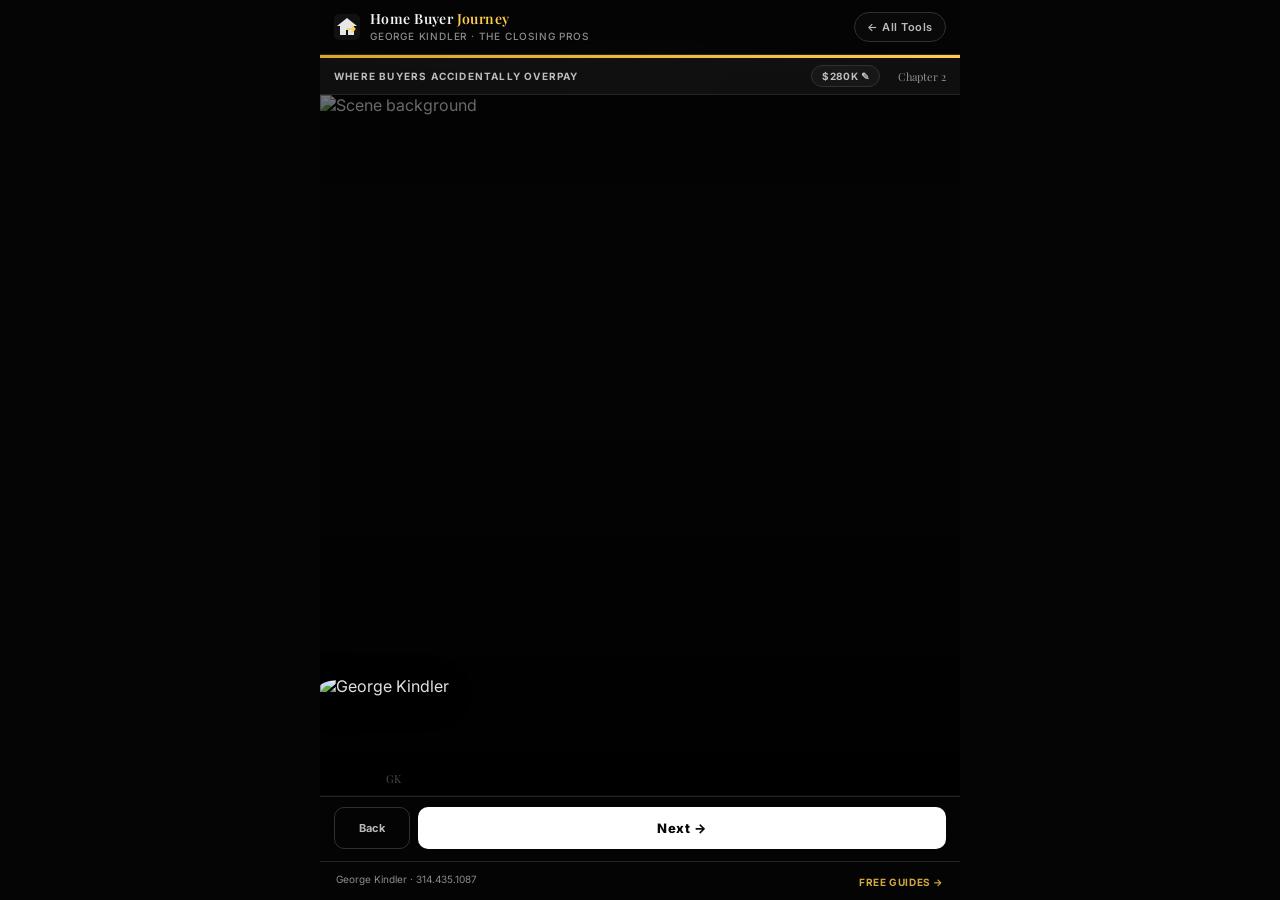
==== commit aca3b522: "Update 02-affordability.html" ====
--- a/02-affordability.html
+++ b/02-affordability.html
@@ -1,933 +1,1473 @@
+<!-- /02-affordability.html -->
 <!DOCTYPE html>
-
 <html lang="en">
 <head>
-<meta charset="UTF-8">
-<meta name="viewport" content="width=device-width, initial-scale=1.0, maximum-scale=1.0, user-scalable=no">
-<title>Home Buyer Journey · Chapter 2 · Affordability</title>
-<script async src="https://www.googletagmanager.com/gtag/js?id=G-EEE14BZT9P"></script>
-<script>window.dataLayer=window.dataLayer||[];function gtag(){dataLayer.push(arguments);}gtag('js',new Date());gtag('config','G-EEE14BZT9P');</script>
-<link href="https://fonts.googleapis.com/css2?family=Playfair+Display:wght@400;500;600;700&family=Inter:wght@300;400;500;600&display=swap" rel="stylesheet">
-<link rel="stylesheet" href="shared.css">
-<style>
-/* ── CONTEXT PILLS — affordability-only ── */
-.context-pills{display:flex;gap:5px;align-items:center;flex:1;justify-content:center;padding:0 8px;}
-.ctx-pill{background:var(--surface2);border:1px solid var(--line2);border-radius:20px;padding:3px 9px;font-family:var(--font-sans);font-size:10px;font-weight:500;color:var(--white-70);cursor:pointer;transition:border-color .15s,color .15s;white-space:nowrap;line-height:1.4;}
-.ctx-pill:hover{border-color:var(--gold);color:var(--gold);}
-.ctx-pill-area{color:var(--white-40);}
-
-/* ── INPUT SCENE — amount / loan / area pickers ── */
-.input-scene{position:absolute;inset:0;display:flex;flex-direction:column;z-index:30;background:var(–bg);}
-.input-scene-bg{position:absolute;inset:0;}
-.input-scene-bg img{width:100%;height:100%;object-fit:cover;display:block;animation:kb 22s ease-in-out infinite alternate;opacity:.35;}
-.input-overlay{position:absolute;inset:0;background:linear-gradient(to bottom,rgba(8,8,8,.6) 0%,rgba(8,8,8,.82) 60%,rgba(8,8,8,.97) 100%);}
-.input-content{position:relative;z-index:2;flex:1;display:flex;flex-direction:column;justify-content:flex-end;padding:0 0 0 0;}
-
-.inp-george-row{display:flex;align-items:flex-end;gap:0;padding:0 16px 0;flex-shrink:0;}
-.inp-g-face{width:72px;height:72px;flex-shrink:0;position:relative;}
-.inp-g-face img{width:100%;height:100%;object-fit:contain;object-position:bottom center;display:block;}
-.inp-g-face .fb{position:absolute;inset:0;display:flex;align-items:flex-end;justify-content:center;font-family:var(–font-serif);font-size:11px;color:var(–white-20);}
-.inp-bubble{flex:1;background:rgba(17,17,17,.95);border:1px solid var(–line2);border-radius:0 10px 10px 10px;padding:12px 14px;font-family:var(–font-sans);font-size:13px;color:var(–white-70);line-height:1.6;position:relative;margin-bottom:4px;}
-.inp-bubble::before{content:’’;position:absolute;left:-7px;top:10px;border:6px solid transparent;border-right-color:var(–line2);}
-.inp-bubble::after{content:’’;position:absolute;left:-5px;top:11px;border:5px solid transparent;border-right-color:rgba(17,17,17,.95);}
-.inp-bubble strong{color:var(–white);}
-
-.inp-field-wrap{padding:14px 16px 10px;}
-.inp-lbl{display:block;font-size:10px;font-weight:600;letter-spacing:.08em;text-transform:uppercase;color:var(–white-40);margin-bottom:8px;}
-.big-inp{width:100%;padding:14px 16px;background:var(–surface);border:1px solid var(–line2);border-radius:6px;font-family:var(–font-serif);font-size:30px;font-weight:600;color:var(–gold);text-align:center;transition:border-color .15s;-webkit-appearance:none;}
-.big-inp:focus{outline:none;border-color:var(–gold);}
-.inp-note{font-size:11px;color:var(–white-20);text-align:center;margin-top:6px;line-height:1.5;}
-
-.loan-row{display:grid;grid-template-columns:1fr 1fr 1fr;gap:8px;padding:14px 16px 4px;}
-.l-tile{background:var(–surface);border:1px solid var(–line2);border-radius:6px;padding:13px 8px;text-align:center;cursor:pointer;transition:all .15s;}
-.l-tile.sel{border-color:var(–gold);background:var(–gold-dim);}
-.l-tile:active{transform:scale(.97);}
-.l-name{font-family:var(–font-serif);font-size:16px;font-weight:600;color:var(–white);margin-bottom:3px;}
-.l-tile.sel .l-name{color:var(–gold);}
-.l-sub{font-size:9px;color:var(–white-40);line-height:1.4;}
-.loan-desc-wrap{padding:0 16px 8px;}
-
-.area-grid{display:grid;grid-template-columns:1fr 1fr;gap:8px;padding:12px 16px 4px;}
-.area-tile{background:var(–surface);border:1px solid var(–line2);border-radius:8px;padding:13px 12px;cursor:pointer;transition:all .15s;}
-.area-tile:active{transform:scale(.97);}
-.area-tile:hover{border-color:var(–white-20);}
-.area-tile.sel{border-color:var(–gold);background:var(–gold-dim);}
-.at-name{font-family:var(–font-serif);font-size:14px;font-weight:600;color:var(–white);margin-bottom:3px;}
-.area-tile.sel .at-name{color:var(–gold);}
-.at-zips{font-size:10px;color:var(–white-40);line-height:1.4;}
-.at-med{font-size:10px;color:var(–white-20);margin-top:4px;}
-.area-tile.not-listed{grid-column:1/-1;border-style:dashed;}
-.area-tile.not-listed .at-name{color:var(–white-40);font-size:13px;}
-.area-skip-link{text-align:center;padding:6px 16px 10px;font-size:11px;color:var(–gold);cursor:pointer;opacity:.7;}
-.area-skip-link:hover{opacity:1;}
-
-/* ── SCENE CAPTION — affordability has scrollable card ── */
-.sc-peek{position:absolute;top:8px;right:12px;font-family:var(–font-sans);font-size:9px;font-weight:600;letter-spacing:.08em;text-transform:uppercase;color:var(–white-20);cursor:pointer;transition:color .15s;background:none;border:none;padding:0;}
-.sc-peek:hover{color:var(–white-40);}
-.scene-caption{position:absolute;bottom:0;left:0;right:0;z-index:11;max-height:72%;overflow-y:auto;-webkit-overflow-scrolling:touch;padding:16px 16px 18px 100px;transition:opacity .35s ease,transform .35s ease;}
-.scene-caption::-webkit-scrollbar{display:none;}
-
-/* ── DRAWER RESPONSE — flat engine ── */
-.drawer-response{font-family:var(–font-sans);font-size:12px;font-weight:400;color:var(–white-40);line-height:1.65;overflow-y:auto;-webkit-overflow-scrolling:touch;max-height:0;transition:max-height .4s ease,opacity .3s ease;opacity:0;flex-shrink:0;margin-top:0;}
-.drawer-response::-webkit-scrollbar{display:none;}
-.drawer-response.show{max-height:130px;opacity:1;margin-top:8px;}
-.drawer-response .r-deep{display:block;margin-top:8px;padding-top:8px;border-top:1px solid var(–line);font-size:11px;color:var(–white-20);cursor:pointer;}
-.drawer-response .r-deep:hover{color:var(–white-40);}
-
-/* ── INT-TEXT special spans ── */
-.int-text .cost{font-family:var(–font-serif);font-size:20px;color:var(–warn);display:block;margin:6px 0;}
-.int-text .flag{color:var(–red);font-weight:600;}
-.int-text .good{color:var(–green);font-weight:600;}
-</style>
-
+  <meta charset="UTF-8">
+  <meta
+    name="viewport"
+    content="width=device-width, initial-scale=1.0, maximum-scale=1.0, user-scalable=no"
+  >
+  <title>Home Buyer Journey · Chapter 2 · Affordability</title>
+
+  <script async src="https://www.googletagmanager.com/gtag/js?id=G-EEE14BZT9P"></script>
+  <script>
+    window.dataLayer = window.dataLayer || [];
+    function gtag(){ dataLayer.push(arguments); }
+    gtag("js", new Date());
+    gtag("config", "G-EEE14BZT9P");
+  </script>
+
+  <link
+    href="https://fonts.googleapis.com/css2?family=Playfair+Display:wght@400;500;600;700&family=Inter:wght@300;400;500;600;700;800&display=swap"
+    rel="stylesheet"
+  >
+  <link rel="stylesheet" href="shared.css">
+
+  <style>
+    .aff-shell{
+      width:100%;
+      height:100%;
+      display:flex;
+      flex-direction:column;
+      min-height:0;
+      position:relative;
+    }
+
+    .aff-stage{
+      flex:1;
+      min-height:0;
+      position:relative;
+      overflow:hidden;
+      background:var(--bg);
+    }
+
+    .scene-pane{
+      position:absolute;
+      inset:0;
+      display:flex;
+      flex-direction:column;
+    }
+
+    .scene-caption{
+      max-height:none;
+      overflow:visible;
+    }
+
+    .context-pills{
+      display:none;
+      align-items:center;
+      gap:6px;
+      margin-left:auto;
+      margin-right:8px;
+    }
+
+    .ctx-pill{
+      border:1px solid var(--line-2);
+      background:rgba(255,255,255,.03);
+      color:var(--text-soft);
+      border-radius:999px;
+      padding:4px 10px;
+      font-size:10px;
+      font-weight:700;
+      letter-spacing:.04em;
+      cursor:pointer;
+      transition:border-color .18s ease, color .18s ease, background .18s ease;
+      white-space:nowrap;
+    }
+
+    .ctx-pill:hover{
+      border-color:var(--gold-line);
+      color:var(--text-strong);
+      background:rgba(255,255,255,.05);
+    }
+
+    .custom-scene{
+      position:absolute;
+      inset:0;
+      z-index:12;
+      display:flex;
+      flex-direction:column;
+      justify-content:flex-end;
+      padding:0;
+    }
+
+    .custom-overlay{
+      position:absolute;
+      inset:0;
+      background:
+        linear-gradient(
+          to bottom,
+          rgba(0,0,0,.48) 0%,
+          rgba(0,0,0,.22) 22%,
+          rgba(0,0,0,.18) 42%,
+          rgba(0,0,0,.62) 72%,
+          rgba(0,0,0,.92) 100%
+        );
+      z-index:0;
+    }
+
+    .custom-inner{
+      position:relative;
+      z-index:1;
+      padding:0 0 16px;
+    }
+
+    .bubble-row{
+      display:flex;
+      align-items:flex-end;
+      gap:0;
+      padding:0 16px;
+      margin-bottom:10px;
+    }
+
+    .bubble-face{
+      width:74px;
+      height:74px;
+      flex-shrink:0;
+      position:relative;
+      margin-bottom:-4px;
+    }
+
+    .bubble-face img{
+      width:100%;
+      height:100%;
+      object-fit:contain;
+      object-position:bottom center;
+    }
+
+    .bubble-face .fb{
+      position:absolute;
+      inset:0;
+      display:flex;
+      align-items:flex-end;
+      justify-content:center;
+      color:var(--text-faint);
+      font-family:var(--font-serif);
+      font-size:12px;
+      z-index:-1;
+    }
+
+    .bubble-copy{
+      flex:1;
+      position:relative;
+      background:rgba(12,12,12,.96);
+      border:1px solid var(--line-2);
+      border-radius:0 12px 12px 12px;
+      padding:13px 14px;
+      color:var(--text);
+      font-size:14px;
+      line-height:1.72;
+      box-shadow:0 10px 30px rgba(0,0,0,.24);
+    }
+
+    .bubble-copy::before{
+      content:"";
+      position:absolute;
+      left:-7px;
+      top:11px;
+      border:6px solid transparent;
+      border-right-color:var(--line-2);
+    }
+
+    .bubble-copy::after{
+      content:"";
+      position:absolute;
+      left:-5px;
+      top:12px;
+      border:5px solid transparent;
+      border-right-color:rgba(12,12,12,.96);
+    }
+
+    .input-card{
+      margin:0 16px;
+      background:rgba(10,10,10,.97);
+      border:1px solid var(--line-2);
+      border-radius:16px;
+      padding:16px;
+      box-shadow:0 18px 40px rgba(0,0,0,.28);
+    }
+
+    .field-label{
+      display:block;
+      margin-bottom:8px;
+      color:var(--text-dim);
+      font-size:10px;
+      font-weight:700;
+      letter-spacing:.1em;
+      text-transform:uppercase;
+    }
+
+    .big-input{
+      width:100%;
+      background:rgba(255,255,255,.03);
+      border:1px solid var(--line-2);
+      border-radius:12px;
+      color:var(--gold);
+      text-align:center;
+      padding:16px 18px;
+      font-family:var(--font-serif);
+      font-size:34px;
+      font-weight:700;
+      outline:none;
+      appearance:textfield;
+    }
+
+    .big-input:focus{
+      border-color:var(--gold-line);
+    }
+
+    .big-input::-webkit-outer-spin-button,
+    .big-input::-webkit-inner-spin-button{
+      -webkit-appearance:none;
+      margin:0;
+    }
+
+    .field-note{
+      margin-top:8px;
+      color:var(--text-dim);
+      font-size:11px;
+      line-height:1.6;
+      text-align:center;
+    }
+
+    .tile-grid{
+      display:grid;
+      gap:10px;
+      margin:0 16px;
+    }
+
+    .loan-grid{
+      grid-template-columns:repeat(3, minmax(0,1fr));
+    }
+
+    .area-grid{
+      grid-template-columns:repeat(2, minmax(0,1fr));
+    }
+
+    .select-tile{
+      background:rgba(12,12,12,.96);
+      border:1px solid var(--line-2);
+      border-radius:14px;
+      padding:14px 12px;
+      cursor:pointer;
+      transition:border-color .18s ease, background .18s ease, transform .12s ease;
+      min-height:94px;
+    }
+
+    .select-tile:hover{
+      border-color:var(--gold-line);
+      background:rgba(255,255,255,.03);
+    }
+
+    .select-tile:active{
+      transform:scale(.985);
+    }
+
+    .select-tile.active{
+      border-color:var(--gold-line);
+      background:var(--gold-soft);
+    }
+
+    .select-title{
+      color:var(--text-strong);
+      font-family:var(--font-serif);
+      font-size:16px;
+      font-weight:600;
+      line-height:1.25;
+      margin-bottom:4px;
+    }
+
+    .select-tile.active .select-title{
+      color:var(--gold);
+    }
+
+    .select-sub{
+      color:var(--text-dim);
+      font-size:10px;
+      line-height:1.45;
+    }
+
+    .select-meta{
+      color:var(--text-faint);
+      font-size:10px;
+      line-height:1.45;
+      margin-top:5px;
+    }
+
+    .select-tile.wide{
+      grid-column:1 / -1;
+    }
+
+    .analysis-card{
+      margin:0 16px 12px;
+      background:rgba(10,10,10,.97);
+      border:1px solid var(--line-2);
+      border-radius:18px;
+      padding:18px 16px;
+      box-shadow:0 18px 40px rgba(0,0,0,.28);
+    }
+
+    .analysis-kicker{
+      color:var(--text-dim);
+      font-size:10px;
+      font-weight:700;
+      letter-spacing:.12em;
+      text-transform:uppercase;
+      margin-bottom:8px;
+    }
+
+    .analysis-title{
+      color:var(--text-strong);
+      font-family:var(--font-serif);
+      font-size:26px;
+      font-weight:700;
+      line-height:1.12;
+      margin-bottom:10px;
+      letter-spacing:-.02em;
+    }
+
+    .analysis-title span{
+      color:var(--gold);
+    }
+
+    .analysis-copy{
+      color:var(--text);
+      font-size:14px;
+      line-height:1.76;
+    }
+
+    .analysis-copy strong{
+      color:var(--text-strong);
+      font-weight:700;
+    }
+
+    .summary-strip{
+      display:grid;
+      grid-template-columns:repeat(3, minmax(0,1fr));
+      gap:8px;
+      margin:0 16px 12px;
+    }
+
+    .summary-pill{
+      background:rgba(255,255,255,.03);
+      border:1px solid var(--line);
+      border-radius:12px;
+      padding:10px;
+    }
+
+    .summary-pill-label{
+      color:var(--text-faint);
+      font-size:9px;
+      font-weight:700;
+      letter-spacing:.1em;
+      text-transform:uppercase;
+      margin-bottom:5px;
+    }
+
+    .summary-pill-value{
+      color:var(--text-soft);
+      font-size:12px;
+      line-height:1.4;
+    }
+
+    .summary-pill-value.gold{
+      color:var(--gold);
+      font-weight:700;
+    }
+
+    .link-card{
+      margin-top:12px;
+      display:block;
+      width:100%;
+      border:1px solid var(--line);
+      background:rgba(255,255,255,.025);
+      border-radius:12px;
+      padding:12px 13px;
+      color:var(--text-soft);
+      font-size:12px;
+      line-height:1.6;
+      text-align:left;
+      cursor:pointer;
+      transition:border-color .18s ease, background .18s ease, color .18s ease;
+    }
+
+    .link-card:hover{
+      border-color:var(--gold-line);
+      background:rgba(255,255,255,.04);
+      color:var(--text-strong);
+    }
+
+    .result-caption .scene-caption{
+      padding-left:156px;
+    }
+
+    .result-caption .george-float{
+      width:146px;
+    }
+
+    @media (max-width:430px){
+      .loan-grid{
+        grid-template-columns:1fr;
+      }
+
+      .area-grid{
+        grid-template-columns:1fr;
+      }
+
+      .analysis-title{
+        font-size:23px;
+      }
+
+      .result-caption .scene-caption{
+        padding-left:140px;
+      }
+
+      .result-caption .george-float{
+        width:132px;
+      }
+    }
+  </style>
 </head>
 <body>
-<div class="app">
-
-  <header class="hdr">
-    <div class="hdr-l">
-      <svg class="hdr-ico" viewBox="0 0 26 26" fill="none">
-        <rect width="26" height="26" rx="5" fill="#111111"/>
-        <path d="M13 4L3 12h3v9h6v-5h2v5h6V12h3L13 4z" fill="white" opacity=".9"/>
-        <path d="M18 18l3-3-3-3M21 15H13" stroke="#D4A017" stroke-width="1.5" stroke-linecap="round" stroke-linejoin="round"/>
-      </svg>
-      <div>
-        <div class="hdr-t">Home Buyer <span>Journey</span></div>
-        <div class="hdr-s">George Kindler &middot; The Closing Pros</div>
+  <div class="app">
+    <div class="aff-shell">
+      <header class="hdr">
+        <div class="hdr-l">
+          <svg class="hdr-ico" viewBox="0 0 26 26" fill="none" aria-hidden="true">
+            <rect width="26" height="26" rx="5" fill="#111111"></rect>
+            <path d="M13 4L3 12h3v9h6v-5h2v5h6V12h3L13 4z" fill="white" opacity=".9"></path>
+            <path d="M18 18l3-3-3-3M21 15H13" stroke="#FFCC4D" stroke-width="1.5" stroke-linecap="round" stroke-linejoin="round"></path>
+          </svg>
+          <div>
+            <div class="hdr-t">Home Buyer <span>Journey</span></div>
+            <div class="hdr-s">George Kindler · The Closing Pros</div>
+          </div>
+        </div>
+        <a class="btn-at" href="index.html">&larr; All Tools</a>
+      </header>
+
+      <div class="prog-wrap">
+        <div class="prog-fill" id="prog"></div>
       </div>
-    </div>
-    <a class="btn-at" href="index.html">&larr; All Tools</a>
-  </header>
-
-  <div class="prog-wrap"><div class="prog-fill" id="prog"></div></div>
-  <div class="scene-bar">
-    <span class="scene-lbl" id="scene-lbl">Where Buyers Overpay</span>
-    <div class="context-pills" id="context-pills" style="display:none;">
-      <button class="ctx-pill" id="pill-amount" onclick="jumpToScene(0)" title="Change amount"></button>
-      <button class="ctx-pill ctx-pill-area" id="pill-area" onclick="jumpToScene(2)" title="Change area"></button>
-    </div>
-    <span class="scene-ch">Ch. 2 &middot; Affordability</span>
-  </div>
-
-  <div class="stage" id="stage">
-
-```
-<div class="scene-bg" id="scene-bg">
-  <img referrerpolicy="no-referrer" id="bg-img"
-       src="https://images.unsplash.com/photo-1568605114967-8130f3a36994?w=900&q=85"
-       onerror="this.style.display='none';" alt="scene">
-  <div id="scene-svg-wrap" class="scene-svg" style="display:none;"></div>
-</div>
-<div class="scene-gradient"></div>
-
-<div class="george-float" id="george-float">
-  <img referrerpolicy="no-referrer" id="george-img" src="assets/george-serious.png" alt="George Kindler" onerror="this.style.display='none'">
-  <div class="fb-init">GK</div>
-</div>
-
-<div class="scene-caption" id="scene-caption">
-  <button class="sc-peek" id="sc-peek" onclick="togglePeek()" title="See photo">&#9650; Photo</button>
-  <div class="sc-room" id="sc-room">Affordability</div>
-  <div class="sc-title" id="sc-title">Your number.</div>
-  <div class="sc-sub" id="sc-sub">Before we look at a single house, I need you to understand what that number actually means.</div>
-</div>
-
-<div class="interrupt-dim" id="int-dim"></div>
-<div class="interrupt-card" id="int-card">
-  <div class="int-face">
-    <img referrerpolicy="no-referrer" id="int-george-img" src="assets/george-serious.png" alt="George" onerror="this.style.display='none'">
-    <div class="fb">GK</div>
-  </div>
-  <div class="int-bubble">
-    <div class="int-title" id="int-title">Pay attention here.</div>
-    <div class="int-text" id="int-text"></div>
-    <button class="int-btn" id="int-btn" onclick="dismissInterrupt()">Got it, keep going</button>
-  </div>
-</div>
-
-<div class="drawer" id="drawer">
-  <div class="drawer-label" id="drawer-label">Look closer</div>
-  <div class="choices" id="choices"></div>
-  <div class="drawer-response" id="drawer-response"></div>
-</div>
-```
-
-  </div><!-- /stage -->
-
-  <div class="bnav">
-    <button class="btn-b" id="btn-back" onclick="prevScene()" disabled>&larr; Back</button>
-    <button class="btn-n" id="btn-next" onclick="nextScene()">Next &rarr;</button>
-  </div>
-
-  <footer class="ftr">
-    <div class="ftr-l">2026 MARIS MLS &middot; George Kindler &middot; 314.435.1087</div>
-    <div class="ftr-r"><a href="https://sites.google.com/view/st-louis-real-estate-guides/freestlouisrealestateguides" target="_blank">Free Guides &rarr;</a></div>
-  </footer>
-
-  <div class="jump-trigger" onclick="openJump()">&#9776; Explore</div>
-  <div class="jump-ov" id="jump-ov">
-    <div class="jump-sh">
-      <div class="jump-hnd"></div>
-      <div class="jump-ttl">Explore the Journey</div>
-      <div class="jump-items" id="jump-items"></div>
+
+      <div class="scene-bar">
+        <div class="scene-lbl" id="scene-lbl">Where buyers accidentally overpay</div>
+        <div class="context-pills" id="context-pills">
+          <button class="ctx-pill" id="pill-amount" type="button">Amount</button>
+          <button class="ctx-pill" id="pill-area" type="button">Area</button>
+        </div>
+        <div class="scene-ch">Chapter 2</div>
+      </div>
+
+      <div class="aff-stage result-caption" id="stage">
+        <div class="scene-pane">
+          <div class="scene-bg">
+            <img id="bg-img" alt="Scene background">
+          </div>
+          <div class="scene-gradient"></div>
+          <div class="scene-svg" id="scene-svg-wrap" style="display:none;"></div>
+
+          <div class="george-float" id="george-float">
+            <img id="george-img" alt="George Kindler">
+            <div class="fb-init">GK</div>
+          </div>
+
+          <div class="scene-caption" id="scene-caption">
+            <div class="sc-room" id="sc-room"></div>
+            <div class="sc-title" id="sc-title"></div>
+            <div class="sc-sub" id="sc-sub"></div>
+          </div>
+        </div>
+
+        <div id="custom-scene-root"></div>
+
+        <button class="ask-george" id="ask-george" type="button">Ask George</button>
+
+        <div class="drawer" id="drawer">
+          <div class="drawer-label" id="drawer-label">Ask me anything</div>
+          <div class="choices" id="choices"></div>
+        </div>
+
+        <div class="interrupt-dim" id="int-dim"></div>
+        <div class="interrupt-card" id="int-card">
+          <div class="int-face">
+            <img id="int-george-img" alt="George Kindler">
+            <div class="fb">GK</div>
+          </div>
+          <div class="int-bubble">
+            <div class="int-title" id="int-title"></div>
+            <div class="int-text" id="int-text"></div>
+            <button class="int-btn" id="int-btn" type="button">Got it</button>
+          </div>
+        </div>
+
+        <div class="george-dim" id="pop" style="display:none;">
+          <div class="george-card" id="pop-sh">
+            <div class="gc-handle"></div>
+            <div class="gc-close" id="pop-close" role="button" tabindex="0">&#10005;</div>
+            <div class="gc-header">
+              <div class="gc-photo"><div class="fb">GK</div></div>
+              <div class="gc-name-block">
+                <div class="gc-name" id="pop-title"></div>
+              </div>
+            </div>
+            <div class="gc-about" id="pop-body"></div>
+          </div>
+        </div>
+      </div>
+
+      <div class="bnav">
+        <button class="btn-b" id="btn-back" type="button">Back</button>
+        <button class="btn-n" id="btn-next" type="button">Next &rarr;</button>
+      </div>
+
+      <footer class="ftr">
+        <div class="ftr-l">
+          George Kindler · 314.435.1087
+        </div>
+        <div class="ftr-r">
+          <a
+            href="https://sites.google.com/view/st-louis-real-estate-guides/freestlouisrealestateguides"
+            target="_blank"
+            rel="noopener"
+          >
+            Free Guides &rarr;
+          </a>
+        </div>
+      </footer>
     </div>
   </div>
 
-  <div id="pop" style="position:fixed;inset:0;background:rgba(0,0,0,.8);z-index:999;display:none;align-items:flex-end;justify-content:center;opacity:0;pointer-events:none;transition:opacity .25s;">
-    <div id="pop-sh" style="background:var(--surface);border-radius:14px 14px 0 0;border-top:2px solid var(--gold);padding:20px 18px 36px;width:100%;max-width:420px;transform:translateY(100%);transition:transform .3s cubic-bezier(.32,.72,0,1);">
-      <div style="width:36px;height:3px;background:var(--line2);border-radius:2px;margin:0 auto 16px;"></div>
-      <div id="pop-title" style="font-family:var(--font-serif);font-size:18px;font-weight:600;color:var(--white);margin-bottom:10px;"></div>
-      <div id="pop-body" style="font-family:var(--font-sans);font-size:13px;color:var(--white-70);line-height:1.7;margin-bottom:18px;"></div>
-      <button onclick="closePop()" style="width:100%;padding:13px;background:var(--white);border:none;border-radius:4px;font-family:var(--font-sans);font-size:13px;font-weight:600;color:var(--bg);cursor:pointer;">Got it</button>
-    </div>
-  </div>
-
-</div>
-
-<script>
-// ════════════════════════════════════════════
-//  STATE
-// ════════════════════════════════════════════
-var SK = 'stl_journey_v1';
-var S = {amount:280000,loan:'conventional',zip:'63123',area:null,tier:null,
-         lastChapter:2,lastStep:0,chaptersVisited:[],lessons:[]};
-try{var sv=JSON.parse(localStorage.getItem(SK)||'{}');if(sv.loan)Object.assign(S,sv);}catch(e){}
-function save(){try{localStorage.setItem(SK,JSON.stringify(S));}catch(e){}}
-
-// ════════════════════════════════════════════
-//  CHAPTERS — canonical list
-// ════════════════════════════════════════════
-var CURRENT_CHAPTER = 2;
-var CHAPTERS = [
-  {ch:1, file:'01-preapproval.html',    label:'What actually happens when you click “Contact Agent”'},
-  {ch:2, file:'02-affordability.html',  label:'Where buyers accidentally overpay'},
-  {ch:3, file:'03-interior.html',       label:'What I look at the moment we walk in'},
-  {ch:4, file:'05-pre-offer.html',      label:'Where buyers get pushed into offers they can’t take back'},
-  {ch:5, file:'06-under-contract.html', label:'Offer accepted — where deals fall apart'},
-  {ch:6, file:'06b-deadlines.html',     label:'Three deadlines running in parallel'},
-  {ch:7, file:'07-inspection.html',     label:'Where buyers miss the problems they end up paying for'},
-  {ch:8, file:'08-walkthrough.html',    label:'The final walk-through is not a second showing'},
-  {ch:9, file:'09-closing.html',        label:'What you’re signing at closing'}
-];
-
-// ════════════════════════════════════════════
-//  AREAS DATA
-// ════════════════════════════════════════════
-var AREAS = [
-  {id:'south-county',     name:'South County',       zips:'63123 \xb7 63125 \xb7 63126 \xb7 63128', median:265000, desc:'Affton, Mehlville, Crestwood, Oakville'},
-  {id:'south-city',       name:'South City',          zips:'63109 \xb7 63116',                        median:208000, desc:'Tower Grove, Bevo, Patch, Fox Park'},
-  {id:'webster-kirkwood', name:'Webster / Kirkwood',  zips:'63119 \xb7 63122',                        median:435000, desc:'Webster Groves, Kirkwood'},
-  {id:'jefferson',        name:'Jefferson County',    zips:'63010 \xb7 63049 \xb7 63052 \xb7 63028',  median:308000, desc:'Arnold, High Ridge, Imperial, Festus'},
-  {id:'north-county',     name:'North County',        zips:'63031 \xb7 63033',                        median:200000, desc:'Florissant, Hazelwood'},
-  {id:'st-charles',       name:'St. Charles County',  zips:'63301 \xb7 63366 \xb7 63376 \xb7 63385',  median:349000, desc:"St. Charles, O'Fallon, St. Peters, Wentzville"},
-  {id:'west-county',      name:'West County',         zips:'63043',                                   median:295000, desc:'Maryland Heights, Chesterfield edges'},
-];
-
-function getTier(amount, median){
-  var r = amount / median;
-  if(r < 0.95)  return 'tight';
-  if(r <= 1.20) return 'mid';
-  return 'strong';
-}
-
-// ════════════════════════════════════════════
-//  SCENES
-// ════════════════════════════════════════════
-var SCENES = [
-// 0: AMOUNT INPUT
-{type:'input-amount',bg:'https://images.unsplash.com/photo-1568605114967-8130f3a36994?w=900&q=85',george:'serious',room:'Your Number',
- speakTitle:"The amount you're approved for and the amount you should spend are not the same thing.",
- speak:'Your lender gave you a number. Before we look at a single house, I need you to understand what that number actually means in this market.',
- note:'This drives everything from here forward.',
- subNote:"I will never tell you to max it out. The lender's job is to qualify you for as much as possible. My job is to help you find the number you can live with when something breaks in year one."
-},
-// 1: LOAN TYPE
-{type:'input-loan',bg:'https://images.unsplash.com/photo-1555041469-a586c61ea9bc?w=900&q=85',george:'serious',room:'Loan Type',
- speak:'What loan type are you working with? This changes what we can look at, what the appraiser will flag, and how sellers read your offer.'
-},
-// 2: AREA PICKER
-{type:'input-area',bg:'https://images.unsplash.com/photo-1568605114967-8130f3a36994?w=900&q=85',george:'serious',room:'Where You Want to Live',
- speak:"OK \u2014 what areas were you expecting to live in? Pick the one that feels closest to what you had in mind."
-},
-// 3: NOT-LISTED PATH
-{type:'not-listed',bg:'https://images.unsplash.com/photo-1568605114967-8130f3a36994?w=900&q=85',george:'welcome',room:'Finding Your Area',
- title:"That's OK.",sub:"It means your opportunities are smaller. Not impossible. Here's how I handle it."
-},
-// 4: BRANCH (tier detection)
-{type:'branch',bg:'https://images.unsplash.com/photo-1555041469-a586c61ea9bc?w=900&q=85',george:'serious',room:'Reading the Market'},
-// 5: TIER DETAIL
-{type:'tier-detail',bg:'https://images.unsplash.com/photo-1555041469-a586c61ea9bc?w=900&q=85',george:'serious',room:'What This Gets You'},
-// 6: LOWER RANGE
-{bg:'https://images.unsplash.com/photo-1558618666-fcd25c85cd64?w=900&q=85',george:'serious',room:'Lower Range Homes',
- title:'Pre-1970 stock. Brick construction. Original bones.',
- sub:"Here's what you'll find \u2014 and what to watch for.",
- interrupt:{title:'Conforming guidelines are real here.',
-   text:"FHA and VA have minimum property condition requirements. Missing handrails, peeling paint on pre-1978 homes, non-functional systems \u2014 all flagged. Many homes in this range don't qualify for government loans as-is. I identify this before we schedule, not after.",
-   btnText:'Show me what to look for'},
- choices:[
-  {label:"What does 'lower range' actually look like?",icon:'',
-   response:"Pre-1970 construction. Brick in most cases. Original windows and electrical in some. Mechanicals at or past end of life. These homes have bones \u2014 but they have history. The question is what that history cost the previous owner.",
-   deep:{title:'The upside of lower range',body:"Lower price point means more room to build equity through updates. In the right zip code with the right bones, a $180K home you put $30K into can appraise at $240K+. That's real return \u2014 if you go in with eyes open."}},
-  {label:"Send me the address \u2014 what does that mean?",icon:'',
-   response:"Before we schedule, I pull the seller's disclosure, listing photos, days on market, and price history. Many times I can identify conforming issues before we ever set foot inside. That saves your time for homes that can actually close."},
-  {label:"What if I'm open to a real fixer?",icon:'',
-   response:"I respect that. A true fixer at the right price can build real equity. But I need you walking in with a clear picture of what the conforming guidelines allow for your loan \u2014 before you fall in love with a house that won't fund.",
-   deep:{title:'Conforming guidelines by loan type',body:"Conventional: most flexible, appraiser sets the floor but condition issues are negotiated. FHA: chipped paint, missing handrails, broken fixtures, non-functioning systems are all required repairs \u2014 seller must address before close. VA: safe, sound, and sanitary is the standard at every price point. I've seen $380K homes fail VA appraisals. Your benefit travels with your standards."}},
-  {label:'Show me what my budget buys by zip code',icon:'',
-   response:"That's exactly what the Budget Matchmaker is for. Enter your number, pick your loan type, and see all 79 St. Louis MLS zip codes color-coded by what your approval actually reaches.",
-   deep:{title:'STL Budget Matchmaker',body:'79 zip codes covering St. Louis County, St. Louis City, St. Charles County, and Jefferson County \u2014 the full St. Louis side of the MARIS MLS. Shows true PITI \u2014 principal, interest, taxes, and insurance \u2014 not just the listing price.',link:'https://gkindler-help.github.io/buyeraffordabilityheatmap/'}}
- ]
-},
-// 7: MID RANGE
-{bg:'https://images.unsplash.com/photo-1493809842364-78817add7ffb?w=900&q=85',george:'serious',room:'Mid Range Homes',
- title:'This is where most buyers land. And most competition.',
- sub:"Here's why \u2014 and what you'll actually find.",
- interrupt:{title:'Most competition is right here.',
-   text:"Buyers who can move right in and handle dated cosmetics are the most common buyer in St. Louis. You're competing with them. Pre-approval in hand, same-day decisions when the right house appears \u2014 that's how you win.",
-   btnText:'What gives me an edge?'},
- choices:[
-  {label:'What does mid-range actually look like?',icon:'',
-   response:"1960s to 1990s construction. Mix of brick and frame. Some updated, some dated. Kitchens redone in 2012 next to bathrooms untouched since 1985. It's manageable \u2014 if you know what you're looking at.",
-   deep:{title:'What I watch for in this range',body:"HVAC age. Panel brand. Roof condition. Basement moisture. These items are common in mid-range homes and they're all negotiating tools when I find them before we write the offer. I don't overlook them \u2014 I use them."}},
-  {label:'The two-of-three rule \u2014 what is that?',icon:'',
-   response:"Condition, location, square footage. In this price range you usually get two. Buyers who hold out for all three either pay significantly over asking or wait a long time. Know which two matter most before we walk in anywhere.",
-   deep:{title:'Two-of-three in practice',body:"Condition first: move-in ready homes in the right zip sell fast \u2014 7 to 10 days average. Location first: a dated house in the right neighborhood appreciates. A beautiful house in the wrong location doesn't. Space first: that usually means cosmetic work to get the square footage at this price. None of these is wrong \u2014 knowing which one is yours makes every decision faster."}},
-  {label:'How fast do homes move here?',icon:'',
-   response:"In the competitive zip codes, move-in ready homes see multiple offers within the first weekend. 7 to 10 days average on market. The best ones are gone before the open house happens."}
- ]
-},
-// 8: STRONG RANGE
-{bg:'https://images.unsplash.com/photo-1555041469-a586c61ea9bc?w=900&q=85',george:'serious',room:'Top of the Zip',
- title:'More options. Different things to watch for.',
- sub:'At the top of any zip code, the game changes.',
- interrupt:{title:'Beautiful finishes hide things too.',
-   text:"I've seen $380,000 homes fail VA appraisals. A high price tag doesn't mean a clean bill of health. It means the staging is better. I look harder.",
-   btnText:'What do you look for?'},
- choices:[
-  {label:'What does renovated actually mean?',icon:'',
-   response:"It means someone improved the home before listing. Sometimes that's genuine. Sometimes it's fresh paint over deferred maintenance. I look past the finish work at the systems underneath \u2014 electrical, HVAC, plumbing, structure.",
-   deep:{title:'Bad workmanship in renovations',body:"Beautiful staging and fresh finishes can cover unpermitted electrical, improperly vented bathrooms, HVAC systems that were 'serviced' but not replaced. The higher the price, the more likely someone renovated before listing. The more I look past the cosmetics."}},
-  {label:'Why do permits matter more at this price?',icon:'',
-   response:"A $400K home with a $60K unpermitted addition is a liability that transfers with the deed. I check permit history before we write an offer at this price point. Five minutes of research that can save an expensive conversation later."},
-  {label:"What's the real constraint here?",icon:'',
-   response:"Floor plan. You can update a kitchen. You cannot move a staircase cheaply. At this budget, the floor plan \u2014 how the rooms connect, where the primary sits, kitchen placement \u2014 is what you're actually choosing. Everything else is negotiable.",
-   deep:{title:'Original condition at this price',body:"Buyers who choose original condition at the top of the range get something important: control. You know what was done and you choose who does it. The trade-off is time and upfront cost. The advantage is you don't inherit someone else's renovation decisions."}}
- ]
-},
-// 9: WRAP
-{bg:'https://images.unsplash.com/photo-1568605114967-8130f3a36994?w=900&q=85',george:'proud',room:"George's Process",
- title:'Now you know how I think about affordability.',
- sub:'Not just the number \u2014 the number in context of area, loan type, condition, and competition.',
- choices:[
-  {label:'What happens at the showing?',icon:'',
-   response:"That's Chapter 3. You'll walk through a house the way I do \u2014 looking at what costs money, not what costs paint. Most buyers miss everything that matters. We fix that."},
-  {label:'I have a specific situation \u2014 can I call?',icon:'',
-   response:'Yes. That\'s exactly what the call is for. 314.435.1087. No obligation. Buyer education is my favorite part of this job.'},
-  {label:'Show me the zip code map',icon:'',
-   response:"The Budget Matchmaker covers all 79 St. Louis MLS zip codes \u2014 color-coded by what your approval actually reaches. True PITI, not just list price. Opens in a new tab.",
-   deep:{title:'STL Budget Matchmaker',body:'79 zip codes across St. Louis County, St. Louis City, St. Charles County, and Jefferson County. Uses actual municipal tax rates \u2014 not estimates. See exactly which zips fall inside your real monthly payment.',link:'https://gkindler-help.github.io/buyeraffordabilityheatmap/'}}
- ],
- nextLabel:'The Interior \u2192',
- nextFile:'03-interior.html',
- nextChapter:3,
- isLast:true
-}
-];
-
-// ════════════════════════════════════════════
-//  ENGINE STATE
-// ════════════════════════════════════════════
-var cur = 0;
-var intDismissed = false;
-var intTimer = null;
-var _intCallback = null;
-var arrivedAt6From = (S.area && S.area !== 'skip') ? 5 : 2;
-
-var PREV_MAP = {0:null,1:0,2:1,3:2,4:2,5:4,6:5,7:6,8:7,9:8};
-
-// ════════════════════════════════════════════
-//  RENDER DISPATCH
-// ════════════════════════════════════════════
-function renderScene(idx){
-  var sc = SCENES[idx];
-  if(!sc) return;
-  if(sc.type==='input-amount') { renderAmountScene(sc,idx); return; }
-  if(sc.type==='input-loan')   { renderLoanScene(sc,idx); return; }
-  if(sc.type==='input-area')   { renderAreaScene(sc,idx); return; }
-  if(sc.type==='branch')       { renderBranchScene(sc,idx); return; }
-  if(sc.type==='tier-detail')  { renderTierDetailScene(sc,idx); return; }
-  if(sc.type==='not-listed')   { renderNotListedScene(sc,idx); return; }
-  renderStandardScene(sc,idx);
-}
-
-// ── STANDARD SCENE ────────────────────────────────────────────
-function renderStandardScene(sc,idx){
-  updateProgress(idx);
-  document.getElementById('scene-lbl').textContent = sc.room;
-  setBg(sc.bg);
-  setGeorge(sc.george);
-  document.getElementById('sc-room').textContent  = sc.room;
-  document.getElementById('sc-title').textContent = sc.title || '';
-  document.getElementById('sc-sub').textContent   = sc.sub   || '';
-  dismissInterrupt(true);
-  closeDrawer();
-  hideInputScene();
-  showSceneLayers();
-  buildChoices(sc.choices || []);
-  document.getElementById('btn-back').disabled = (idx === 0);
-  var btnNext = document.getElementById('btn-next');
-  if(sc.isLast){ btnNext.textContent = sc.nextLabel || 'Next \u2192'; btnNext.classList.add('gold'); }
-  else          { btnNext.textContent = 'Next \u2192'; btnNext.classList.remove('gold'); }
-  btnNext.disabled = false;
-  if(sc.interrupt){
-    intDismissed = false;
-    intTimer = setTimeout(function(){ if(!intDismissed) showInterrupt(sc.interrupt); }, 1000);
-  }
-  if(!sc.interrupt && sc.choices && sc.choices.length > 0){ setTimeout(openDrawer, 800); }
-  S.lastStep = idx; S.lastChapter = 2; save();
-  updatePills(); resetPeek(); animateSceneCard();
-  gtag('event','scene_view',{chapter:2,scene:idx,room:sc.room});
-}
-
-// ── AMOUNT INPUT ──────────────────────────────────────────────
-function renderAmountScene(sc,idx){
-  updateProgress(idx);
-  document.getElementById('scene-lbl').textContent = sc.room;
-  hideSceneLayers(); dismissInterrupt(true); closeDrawer();
-  var existing = document.getElementById('input-scene-el');
-  if(existing) existing.remove();
-  var el = document.createElement('div');
-  el.id = 'input-scene-el'; el.className = 'input-scene';
-  el.innerHTML =
-    '<div class="input-scene-bg"><img referrerpolicy="no-referrer" src="'+sc.bg+'" alt="scene"></div>'
-    +'<div class="input-overlay"></div>'
-    +'<div class="input-content">'
-    +'<div class="inp-george-row"><div class="inp-g-face"><img referrerpolicy="no-referrer" src="assets/george-serious.png" onerror="this.style.display=\'none\'"><div class="fb">GK</div></div>'
-    +'<div class="inp-bubble">'+sc.speak+'</div></div>'
-    +'<div class="inp-field-wrap"><label class="inp-lbl">Pre-approval amount</label>'
-    +'<input class="big-inp" type="number" id="amt-inp" value="'+S.amount+'" min="50000" max="800000" step="5000" oninput="S.amount=parseInt(this.value)||280000;save();">'
-    +'<div class="inp-note">'+sc.note+'</div></div>'
-    +'<div style="margin:0 16px 14px;padding:12px 14px;background:var(--surface);border:1px solid var(--line);border-left:3px solid var(--green);border-radius:6px;">'
-    +'<div style="font-size:12px;font-weight:600;color:var(--white);margin-bottom:3px;">I will never tell you to max it out</div>'
-    +'<div style="font-size:11px;color:var(--white-40);line-height:1.55;">'+sc.subNote+'</div></div>'
-    +'</div>';
-  document.getElementById('stage').appendChild(el);
-  document.getElementById('btn-back').disabled = (idx===0);
-  document.getElementById('btn-next').disabled = false;
-  document.getElementById('btn-next').textContent = 'Next \u2192';
-  document.getElementById('btn-next').classList.remove('gold');
-  S.lastStep = idx; save(); updatePills();
-}
-
-// ── LOAN SCENE ────────────────────────────────────────────────
-function renderLoanScene(sc,idx){
-  updateProgress(idx);
-  document.getElementById('scene-lbl').textContent = sc.room;
-  hideSceneLayers(); dismissInterrupt(true); closeDrawer();
-  var existing = document.getElementById('input-scene-el');
-  if(existing) existing.remove();
-  var selC = S.loan==='conventional'?' sel':'';
-  var selF = S.loan==='fha'?' sel':'';
-  var selV = S.loan==='va'?' sel':'';
-  var el = document.createElement('div');
-  el.id = 'input-scene-el'; el.className = 'input-scene';
-  el.innerHTML =
-    '<div class="input-scene-bg"><img referrerpolicy="no-referrer" src="'+sc.bg+'" alt="scene"></div>'
-    +'<div class="input-overlay"></div>'
-    +'<div class="input-content">'
-    +'<div class="inp-george-row"><div class="inp-g-face"><img referrerpolicy="no-referrer" src="assets/george-serious.png" onerror="this.style.display=\'none\'"><div class="fb">GK</div></div>'
-    +'<div class="inp-bubble">'+sc.speak+'</div></div>'
-    +'<div class="loan-row">'
-    +'<div class="l-tile'+selC+'" id="lc" onclick="pickLoan(\'conventional\')"><div class="l-name">Conv</div><div class="l-sub">3\u201320% down<br>620+ credit</div></div>'
-    +'<div class="l-tile'+selF+'" id="lf" onclick="pickLoan(\'fha\')"><div class="l-name">FHA</div><div class="l-sub">3.5% down<br>580+ credit</div></div>'
-    +'<div class="l-tile'+selV+'" id="lv" onclick="pickLoan(\'va\')"><div class="l-name">VA</div><div class="l-sub">0% down<br>Veterans</div></div>'
-    +'</div>'
-    +'<div class="loan-desc-wrap" id="loan-desc-wrap">'+getLoanDescHTML(S.loan)+'</div>'
-    +'</div>';
-  document.getElementById('stage').appendChild(el);
-  document.getElementById('btn-back').disabled = (idx===0);
-  document.getElementById('btn-next').disabled = false;
-  document.getElementById('btn-next').textContent = 'Next \u2192';
-  document.getElementById('btn-next').classList.remove('gold');
-  S.lastStep = idx; save(); updatePills();
-}
-
-function getLoanDescHTML(t){
-  if(!t) return '';
-  var desc = {
-    conventional:"Most flexible for sellers and on condition. Fewer appraisal trip wires than government loans \u2014 but the appraiser still controls the floor.",
-    fha:"Lower down payment, strict condition requirements. Sellers know an FHA offer means the appraiser will look at everything. I prep for that before we write.",
-    va:"Zero down, best rate available, strictest appraisal standards. Some sellers won't accept VA offers. I handle that conversation before you find out at the table."
-  };
-  return '<div style="background:var(--surface);border:1px solid var(--line);border-left:3px solid var(--green);border-radius:6px;padding:11px 13px;">'
-    +'<div style="font-size:12px;font-weight:600;color:var(--white);margin-bottom:3px;">'+t.charAt(0).toUpperCase()+t.slice(1)+'</div>'
-    +'<div style="font-size:11px;color:var(--white-40);line-height:1.55;">'+desc[t]+'</div></div>';
-}
-
-function pickLoan(t){
-  S.loan = t; save();
-  ['lc','lf','lv'].forEach(function(id){
-    var el = document.getElementById(id);
-    if(el) el.classList.toggle('sel',(id==='lc'&&t==='conventional')||(id==='lf'&&t==='fha')||(id==='lv'&&t==='va'));
-  });
-  var wrap = document.getElementById('loan-desc-wrap');
-  if(wrap) wrap.innerHTML = getLoanDescHTML(t);
-  gtag('event','loan_pick',{loan:t,chapter:2});
-}
-
-// ── AREA SCENE ────────────────────────────────────────────────
-function renderAreaScene(sc,idx){
-  updateProgress(idx);
-  document.getElementById('scene-lbl').textContent = sc.room;
-  hideSceneLayers(); dismissInterrupt(true); closeDrawer();
-  var existing = document.getElementById('input-scene-el');
-  if(existing) existing.remove();
-  var tilesHtml = AREAS.map(function(a){
-    return '<div class="area-tile" id="at-'+a.id+'" onclick="pickArea(\''+a.id+'\')">'
-      +'<div class="at-name">'+a.name+'</div>'
-      +'<div class="at-zips">'+a.desc+'</div>'
-      +'<div class="at-med">$'+Math.round(a.median/1000)+'K avg</div></div>';
-  }).join('');
-  tilesHtml += '<div class="area-tile not-listed" id="at-not-listed" onclick="pickArea(\'not-listed\')">'
-    +'<div class="at-name">My area isn\'t listed</div>'
-    +'<div class="at-zips">We can still find your home</div></div>';
-  var el = document.createElement('div');
-  el.id = 'input-scene-el'; el.className = 'input-scene';
-  el.innerHTML =
-    '<div class="input-scene-bg"><img referrerpolicy="no-referrer" src="'+sc.bg+'" alt="scene"></div>'
-    +'<div class="input-overlay"></div>'
-    +'<div class="input-content" style="overflow-y:auto;-webkit-overflow-scrolling:touch;">'
-    +'<div class="inp-george-row" style="flex-shrink:0;"><div class="inp-g-face"><img referrerpolicy="no-referrer" src="assets/george-serious.png" onerror="this.style.display=\'none\'"><div class="fb">GK</div></div>'
-    +'<div class="inp-bubble">'+sc.speak+'</div></div>'
-    +'<div class="area-grid">'+tilesHtml+'</div>'
-    +'<div class="area-skip-link" onclick="skipToGenEd()">Skip \u2014 show me what each price tier looks like \u2192</div>'
-    +'</div>';
-  document.getElementById('stage').appendChild(el);
-  if(S.area && S.area !== 'skip'){
-    var selEl = document.getElementById('at-'+S.area);
-    if(selEl) selEl.classList.add('sel');
-  }
-  document.getElementById('btn-back').disabled = (idx===0);
-  document.getElementById('btn-next').disabled = !S.area;
-  document.getElementById('btn-next').textContent = 'Next \u2192';
-  document.getElementById('btn-next').classList.remove('gold');
-  S.lastStep = idx; save(); updatePills();
-}
-
-function pickArea(id){
-  S.area = id; save();
-  document.querySelectorAll('.area-tile').forEach(function(el){ el.classList.remove('sel'); });
-  var el = document.getElementById('at-'+id);
-  if(el) el.classList.add('sel');
-  document.getElementById('btn-next').disabled = false;
-  updatePills();
-  gtag('event','area_pick',{area:id,chapter:2});
-}
-
-function skipToGenEd(){
-  S.area = 'skip'; save();
-  arrivedAt6From = 2;
-  cur = 6; renderScene(cur);
-}
-
-// ── NOT-LISTED SCENE ──────────────────────────────────────────
-function renderNotListedScene(sc,idx){
-  updateProgress(idx);
-  document.getElementById('scene-lbl').textContent = sc.room;
-  setBg(sc.bg); setGeorge(sc.george);
-  document.getElementById('sc-room').textContent  = sc.room;
-  document.getElementById('sc-title').textContent = sc.title || '';
-  document.getElementById('sc-sub').textContent   = sc.sub   || '';
-  showSceneLayers(); hideInputScene(); dismissInterrupt(true);
-  buildChoices([
-    {label:'How does MLS notification work?',icon:'',
-     response:"I set up a live search for your criteria \u2014 price, beds, baths, location. The moment a matching home hits the market, you get notified. Before Zillow. Before the open house weekend. Before the other buyers.",
-     deep:{title:'Why being first matters',body:'In a tight inventory area, the home you want may receive multiple offers in 48 hours. Buyers who see it day one have the best shot. Zillow and Realtor.com typically lag the MLS by 24 to 48 hours. Direct MLS notification eliminates that gap entirely.'}},
-    {label:'What do I do while I wait?',icon:'',
-     response:'Keep going through the Journey. Understanding what to look for, how to read an inspection, and how offers work gives you an edge the moment a home lands in your inbox.'}
-  ]);
-  setTimeout(openDrawer, 600);
-  document.getElementById('btn-back').disabled = (idx===0);
-  document.getElementById('btn-next').disabled = false;
-  document.getElementById('btn-next').textContent = 'Next \u2192';
-  document.getElementById('btn-next').classList.remove('gold');
-  S.lastStep = idx; save(); updatePills(); resetPeek(); animateSceneCard();
-}
-
-// ── BRANCH SCENE ──────────────────────────────────────────────
-function renderBranchScene(sc,idx){
-  updateProgress(idx);
-  document.getElementById('scene-lbl').textContent = sc.room;
-  var area = AREAS.find(function(a){ return a.id === S.area; });
-  if(!area){ cur=6; renderScene(cur); return; }
-  var tier = getTier(S.amount, area.median);
-  S.tier = tier; save();
-  setBg(sc.bg); setGeorge(sc.george);
-  showSceneLayers(); hideInputScene(); dismissInterrupt(true); closeDrawer();
-  var f$ = function(n){ return '$'+Math.round(n).toLocaleString(); };
-  var tierLabels = {tight:'Lower end of this area.',mid:'Right in the heart of this area.',strong:'Strong budget for this area.'};
-  document.getElementById('sc-room').textContent  = sc.room;
-  document.getElementById('sc-title').textContent = area.name + ' \u2014 ' + f$(area.median) + ' median';
-  document.getElementById('sc-sub').textContent   = tierLabels[tier];
-  var questions = {tight:'How much work are you willing to take on?',mid:'What matters most \u2014 condition, location, or square footage?',strong:'What kind of home are you picturing?'};
-  var choicesByTier = {
-    tight: [{label:'Move-in ready only \u2014 I don\u2019t want a project',v:'ready'},{label:'Some work is fine if the price is right',v:'some'},{label:'Open to a real fixer if the bones are good',v:'full'}],
-    mid:   [{label:'Condition first \u2014 move-in ready',v:'condition'},{label:'Location first \u2014 I\u2019ll compromise on the house',v:'location'},{label:'Space first \u2014 I need the square footage',v:'space'}],
-    strong:[{label:'Renovated and done right',v:'renovated'},{label:'Original condition I can control',v:'original'},{label:'Open to either \u2014 show me what\u2019s there',v:'both'}]
-  };
-  document.getElementById('drawer-label').textContent = questions[tier];
-  var container = document.getElementById('choices');
-  container.innerHTML = '';
-  (choicesByTier[tier]||[]).forEach(function(c){
-    var btn = document.createElement('button');
-    btn.className = 'choice-btn';
-    btn.textContent = c.label;
-    btn.onclick = function(){
-      container.querySelectorAll('.choice-btn').forEach(function(b){ b.classList.remove('selected'); });
-      btn.classList.add('selected');
-      S.branchChoice = c.v; save();
-      setTimeout(function(){ document.getElementById('btn-next').disabled = false; }, 300);
-      gtag('event','branch_choice',{tier:tier,choice:c.v,chapter:2});
-    };
-    container.appendChild(btn);
-  });
-  document.getElementById('btn-next').disabled = true;
-  document.getElementById('btn-back').disabled = (idx===0);
-  document.getElementById('btn-next').textContent = 'Next \u2192';
-  document.getElementById('btn-next').classList.remove('gold');
-  var loanWarns = {
-    conventional:'Conventional loans are the most flexible on condition \u2014 but the appraiser still sets the floor. If something is clearly wrong, it gets flagged regardless of price.',
-    fha:'FHA appraisers are strict on condition at every price point \u2014 chipped paint, missing handrails, deferred maintenance. Being at the top of your FHA approval doesn\u2019t change what they\u2019ll require.',
-    va:'VA appraisers require the home to be safe, sound, and sanitary at every price point. I\u2019ve seen $380,000 homes fail VA appraisals. Your benefit travels with you into every price range \u2014 so do its standards.'
-  };
-  var questionInt = {title:questions[tier],text:'Tap your answer below.',btnText:'Show me the options',_onDismiss:function(){ setTimeout(openDrawer,300); }};
-  var loanInt = {title:S.loan.toUpperCase()+' \u2014 this applies at every price point.',text:loanWarns[S.loan]||loanWarns.conventional,btnText:'Got it',_onDismiss:function(){ setTimeout(function(){ showInterruptWithCallback(questionInt,questionInt._onDismiss); },400); }};
-  intDismissed = false;
-  intTimer = setTimeout(function(){ if(!intDismissed) showInterruptWithCallback(loanInt,loanInt._onDismiss); },700);
-  S.lastStep = idx; save(); updatePills(); resetPeek(); animateSceneCard();
-}
-
-// ── TIER DETAIL SCENE ─────────────────────────────────────────
-function renderTierDetailScene(sc,idx){
-  updateProgress(idx);
-  document.getElementById('scene-lbl').textContent = sc.room;
-  setBg(sc.bg); setGeorge(sc.george);
-  showSceneLayers(); hideInputScene(); dismissInterrupt(true); closeDrawer();
-  var tier = S.tier || 'mid';
-  var choice = S.branchChoice || '';
-  var reactions = {
-    tight:{ready:"That's a legitimate preference. It narrows the field significantly \u2014 but those homes exist. When they hit the market they move fast. We need to be ready.",some:"Smart. Cosmetic work \u2014 paint, flooring, fixtures \u2014 is manageable. What you want to avoid is structural and mechanical surprises. That's what I screen for before we schedule anything.",full:"I respect that. A true fixer at the right price can build real equity. But I need you to understand conforming guidelines before we get there."},
-    mid:{condition:"Condition-first buyers win when they're fast. Move-in ready homes in this range get multiple offers. Your pre-approval letter needs to be clean and your timeline needs to be flexible.",location:"Location-first is how you build long-term value. A dated house in the right neighborhood appreciates. A beautiful house in the wrong location doesn't. Smart priority.",space:"Square footage first means we're probably looking at homes that need cosmetic work to get the space at this price. I can work with that. The structure matters more than the finishes."},
-    strong:{renovated:"Renovated homes in this range look great. That's exactly when I look hardest. A beautiful renovation can hide bad workmanship as easily as a dated house hides deferred maintenance.",original:"Original condition at the top of the range gives you control over the renovation. You know what was done and you choose who does it. That's a legitimate strategy.",both:"Good \u2014 keeping options open gives us more inventory. At your budget, you have real flexibility. The question becomes what's non-negotiable on floor plan, lot, and location."}
-  };
-  var titles = {
-    tight:{ready:'Send me the address first.',some:'Cosmetic work is fine. System failures are not.',full:'Equity builder \u2014 if you go in with eyes open.'},
-    mid:{condition:'Move-in ready moves fast here.',location:'A dated house in the right zip appreciates.',space:'Square footage at this price usually means cosmetic work.'},
-    strong:{renovated:'I look harder at renovated homes.',original:'Control is worth something.',both:'You have real flexibility here.'}
-  };
-  document.getElementById('sc-room').textContent  = sc.room;
-  document.getElementById('sc-title').textContent = (titles[tier]&&titles[tier][choice]) || 'Here\u2019s what this looks like.';
-  document.getElementById('sc-sub').textContent   = (reactions[tier]&&reactions[tier][choice]) || '';
-  var deepChoices = {
-    tight:[
-      {label:'What are conforming guidelines?',icon:'',response:"Your loan has minimum property condition requirements. FHA and VA are the strictest \u2014 but every loan has a floor. A home that doesn't meet those standards won't fund.",deep:{title:'Why I review before you tour',body:"I pull the seller's disclosure, listing photos, days on market, and price history before we schedule. Many times I can tell there are going to be conforming issues before we ever set foot in the home. That saves you a Saturday and your energy for homes that actually work for your loan."}},
-      {label:'How do you know before we tour?',icon:'',response:"Seller's disclosure. Listing photos \u2014 wide-angle shots hide a lot but show more than you'd think. Days on market. Price reductions. I've looked at a lot of houses. Patterns are recognizable."},
-      {label:'What does this process look like in practice?',icon:'',response:"You see a house you like. You send me the address. I review it that day. I tell you yes, worth scheduling \u2014 or here's what I'm seeing that concerns me. We focus your time on homes that can actually close."}
-    ],
-    mid:[
-      {label:'What kills deals in this range?',icon:'',response:"HVAC at end of life. Federal Pacific panels. Basement moisture. Unpermitted additions. These are common. They're also negotiating tools \u2014 but only if we find them before we write the offer.",deep:{title:'How I use the inspection',body:"I don't use inspection findings as a surprise at the end. I anticipate them from the listing. The inspection confirms what I already suspect. That changes the negotiation entirely \u2014 I'm not reacting, I'm prepared."}},
-      {label:'Two-of-three \u2014 condition, location, space?',icon:'',response:"Condition first: move-in ready homes in the right zip sell fast. Location first: the right zip appreciates regardless of condition. Space first: usually means cosmetic work to get square footage at this price."},
-      {label:'How fast do I need to be ready to decide?',icon:'',response:"Same day on the best homes. In the competitive zip codes, a move-in ready home in the right price range can be under contract before the weekend open house happens."}
-    ],
-    strong:[
-      {label:'How do I spot bad workmanship?',icon:'',response:"I look past the staging. Outlet placement around a remodeled kitchen. Bathroom exhaust fans \u2014 do they vent outside or into the attic? HVAC brand and age. Permit records. You learn to see past the countertops.",deep:{title:'The permit check',body:"Five minutes with the county permit record tells me whether the work was done legally. An unpermitted renovation is a liability that transfers with the deed. Some buyers inherit this problem without knowing it existed. I check before we write."}},
-      {label:'Why does floor plan matter most here?',icon:'',response:"You can replace a kitchen. You cannot move a load-bearing wall cheaply. At this budget, floor plan \u2014 how the rooms connect, where the primary sits, kitchen flow \u2014 is what you're actually choosing. Finishes are replaceable. Layout is permanent."},
-      {label:'What should I know about $380K homes failing VA?',icon:'',response:"VA appraisers require the home to be safe, sound, and sanitary \u2014 at every price point. A renovated home with deferred maintenance underneath can fail the VA appraisal even at $380K. Your benefit travels with its standards into every price range."}
-    ]
-  };
-  buildChoices(deepChoices[tier]||[]);
-  setTimeout(openDrawer, 600);
-  document.getElementById('btn-back').disabled = (idx===0);
-  document.getElementById('btn-next').disabled = false;
-  document.getElementById('btn-next').textContent = 'Next \u2192';
-  document.getElementById('btn-next').classList.remove('gold');
-  S.lastStep = idx; save(); updatePills(); resetPeek(); animateSceneCard();
-}
-
-// ════════════════════════════════════════════
-//  INTERRUPT
-// ════════════════════════════════════════════
-function showInterrupt(int){
-  _intCallback = null;
-  document.getElementById('int-title').textContent = int.title;
-  typeText(int.text,'int-text');
-  document.getElementById('int-btn').textContent = int.btnText || 'Got it';
-  document.getElementById('int-dim').classList.add('active');
-  document.getElementById('int-card').classList.add('active');
-  closeDrawer();
-}
-
-function showInterruptWithCallback(int,cb){
-  _intCallback = cb || null;
-  document.getElementById('int-title').textContent = int.title;
-  if(int.text){ typeText(int.text,'int-text'); }
-  else { document.getElementById('int-text').innerHTML = ''; }
-  document.getElementById('int-btn').textContent = int.btnText || 'Got it';
-  document.getElementById('int-dim').classList.add('active');
-  document.getElementById('int-card').classList.add('active');
-  closeDrawer();
-}
-
-function dismissInterrupt(silent){
-  if(intTimer){ clearTimeout(intTimer); intTimer = null; }
-  intDismissed = true;
-  document.getElementById('int-dim').classList.remove('active');
-  document.getElementById('int-card').classList.remove('active');
-  var cb = _intCallback; _intCallback = null;
-  if(cb){ cb(); return; }
-  var sc = SCENES[cur];
-  if(!silent && sc && sc.choices && sc.choices.length > 0){ setTimeout(openDrawer,400); }
-}
-
-// ════════════════════════════════════════════
-//  DRAWER — flat engine (affordability only)
-// ════════════════════════════════════════════
-function openDrawer(){ document.getElementById('drawer').classList.add('open'); }
-function closeDrawer(){
-  document.getElementById('drawer').classList.remove('open');
-  var resp = document.getElementById('drawer-response');
-  if(resp){ resp.classList.remove('show'); resp.innerHTML = ''; }
-}
-
-function buildChoices(choices){
-  var container = document.getElementById('choices');
-  container.innerHTML = '';
-  if(!choices||choices.length===0) return;
-  document.getElementById('drawer-label').textContent = 'Look closer \u2014 tap anything';
-  choices.forEach(function(c){
-    var btn = document.createElement('button');
-    btn.className = 'choice-btn';
-    btn.innerHTML = (c.icon?'<span class="c-ico">'+c.icon+'</span>':'')+c.label;
-    btn.onclick = function(){
-      container.querySelectorAll('.choice-btn').forEach(function(b){ b.classList.remove('selected'); });
-      btn.classList.add('selected');
-      showResponse(c);
-    };
-    container.appendChild(btn);
-  });
-}
-
-function showResponse(c){
-  var resp = document.getElementById('drawer-response');
-  resp.classList.remove('show');
-  setTimeout(function(){
-    var html = c.response;
-    if(c.deep){ html += '<span class="r-deep" onclick="showDeep('+JSON.stringify(c.deep).replace(/"/g,"'")+')">\u2192 Go deeper</span>'; }
-    resp.innerHTML = html;
-    resp.classList.add('show');
-  }, 120);
-  gtag('event','choice_tap',{chapter:2,scene:cur,choice:c.label});
-}
-
-// ════════════════════════════════════════════
-//  DEEP DIVE POPUP
-// ════════════════════════════════════════════
-function showDeep(deep){
-  document.getElementById('pop-title').textContent = deep.title;
-  document.getElementById('pop-body').textContent  = deep.body;
-  var pop = document.getElementById('pop');
-  var sh  = document.getElementById('pop-sh');
-  var linkEl = document.getElementById('pop-link-btn');
-  if(linkEl) linkEl.remove();
-  if(deep.link){
-    var lb = document.createElement('a');
-    lb.id = 'pop-link-btn'; lb.href = deep.link; lb.target = '_blank'; lb.rel = 'noopener';
-    lb.textContent = 'Open the map \u2192';
-    lb.style.cssText = 'display:block;width:100%;padding:13px;background:var(--gold);border:none;border-radius:4px;font-family:var(--font-sans);font-size:13px;font-weight:600;color:var(--bg);cursor:pointer;text-align:center;text-decoration:none;margin-bottom:10px;';
-    var closeBtn = sh.querySelector('button');
-    sh.insertBefore(lb, closeBtn);
-  }
-  pop.style.display = 'flex';
-  requestAnimationFrame(function(){
-    pop.style.opacity='1'; pop.style.pointerEvents='all'; pop.style.transition='opacity .25s';
-    sh.style.transform='translateY(0)'; sh.style.transition='transform .3s cubic-bezier(.32,.72,0,1)';
-  });
-}
-
-function closePop(){
-  var pop = document.getElementById('pop');
-  pop.style.opacity='0'; pop.style.pointerEvents='none';
-  setTimeout(function(){ pop.style.display='none'; },300);
-}
-
-// ════════════════════════════════════════════
-//  TYPEWRITER
-// ════════════════════════════════════════════
-function typeText(text,elId){
-  var el = document.getElementById(elId);
-  if(!el) return;
-  el.innerHTML = '';
-  var i = 0;
-  var iv = setInterval(function(){
-    el.innerHTML = text.slice(0,i).replace(/\n/g,'<br>');
-    i++;
-    if(i>text.length) clearInterval(iv);
-  },16);
-}
-
-// ════════════════════════════════════════════
-//  HELPERS
-// ════════════════════════════════════════════
-var _peeking = false;
-function togglePeek(){
-  _peeking = !_peeking;
-  var cap = document.getElementById('scene-caption');
-  var btn = document.getElementById('sc-peek');
-  var drawer = document.getElementById('drawer');
-  if(_peeking){
-    cap.style.maxHeight = '36px'; cap.style.overflow = 'hidden';
-    if(btn) btn.textContent = '\u25bc Text';
-    if(drawer) drawer.classList.remove('open');
-  } else {
-    cap.style.maxHeight = ''; cap.style.overflow = '';
-    if(btn) btn.textContent = '\u25b2 Photo';
-    var sc = SCENES[cur];
-    if(sc&&sc.choices&&sc.choices.length>0) setTimeout(openDrawer,200);
-  }
-}
-function resetPeek(){
-  _peeking = false;
-  var cap = document.getElementById('scene-caption');
-  var btn = document.getElementById('sc-peek');
-  if(cap){ cap.style.maxHeight=''; cap.style.overflow=''; }
-  if(btn) btn.textContent = '\u25b2 Photo';
-}
-function animateSceneCard(){
-  var cap = document.getElementById('scene-caption');
-  if(!cap) return;
-  cap.style.transition='none'; cap.style.opacity='0'; cap.style.transform='translateY(18px)';
-  requestAnimationFrame(function(){ requestAnimationFrame(function(){
-    cap.style.transition='opacity .4s ease, transform .4s ease';
-    cap.style.opacity='1'; cap.style.transform='translateY(0)';
-  });});
-}
-function updateProgress(idx){ document.getElementById('prog').style.width=Math.round((idx/(SCENES.length-1))*100)+'%'; }
-function setBg(url){
-  var img = document.getElementById('bg-img');
-  if(!img) return;
-  img.style.opacity='0';
-  setTimeout(function(){
-    img.src = url||'';
-    img.onload=function(){ img.style.opacity='1'; img.style.transition='opacity .6s ease'; };
-    img.onerror=function(){ img.style.display='none'; };
-  },200);
-}
-function setGeorge(name){
-  var map = {serious:'assets/george-serious.png',welcome:'assets/george-welcome.png',excited:'assets/george-excited.png',proud:'assets/george-proud.png',papers:'assets/george-papers.png',disappointed:'assets/george-disappointed.png'};
-  var src = map[name]||'assets/george-serious.png';
-  var g = document.getElementById('george-img'); var ig = document.getElementById('int-george-img');
-  if(g) g.src=src; if(ig) ig.src=src;
-}
-function showSceneLayers(){
-  document.getElementById('scene-bg').style.opacity='1';
-  document.getElementById('george-float').classList.remove('hidden');
-  document.getElementById('scene-caption').style.opacity='1';
-}
-function hideSceneLayers(){
-  document.getElementById('george-float').classList.add('hidden');
-  document.getElementById('scene-caption').style.opacity='0';
-}
-function hideInputScene(){
-  var el = document.getElementById('input-scene-el');
-  if(el) el.remove();
-}
-
-// ════════════════════════════════════════════
-//  NAVIGATION
-// ════════════════════════════════════════════
-function nextScene(){
-  var sc = SCENES[cur];
-  if(sc&&sc.isLast){
-    if(!S.chaptersVisited) S.chaptersVisited=[];
-    if(!S.chaptersVisited.includes(2)) S.chaptersVisited.push(2);
-    S.lastChapter = sc.nextChapter || 3;
-    S.lastStep = 0;
-    save();
-    window.location.href = sc.nextFile || '03-interior.html';
-    return;
-  }
-  if(sc&&sc.type==='input-area'){
-    if(!S.area) return;
-    if(S.area==='not-listed'){ cur=3; renderScene(cur); return; }
-    if(S.area==='skip'){ arrivedAt6From=2; cur=6; renderScene(cur); return; }
-    cur=4; renderScene(cur); return;
-  }
-  if(cur < SCENES.length-1){ cur++; renderScene(cur); }
-}
-
-function prevScene(){
-  var target;
-  if(cur===6){ target = arrivedAt6From; }
-  else { target = PREV_MAP[cur]; }
-  if(target===null||target===undefined){ window.location.href='index.html'; return; }
-  cur = target; renderScene(cur);
-}
-
-function jumpToScene(idx){ cur=idx; renderScene(cur); }
-
-// ── CONTEXT PILLS ─────────────────────────────────────────────
-function updatePills(){
-  var pills = document.getElementById('context-pills');
-  var pAmt  = document.getElementById('pill-amount');
-  var pArea = document.getElementById('pill-area');
-  if(cur<1){ pills.style.display='none'; return; }
-  pills.style.display='flex';
-  pAmt.textContent = (S.amount ? '$'+Math.round(S.amount/1000)+'K' : '\u2014') + ' \u270e';
-  if(cur>=3 && S.area && S.area!=='skip'){
-    var area = AREAS.find(function(a){ return a.id===S.area; });
-    pArea.textContent = (area?area.name:'Area') + ' \u270e';
-    pArea.style.display='';
-  } else {
-    pArea.style.display='none';
-  }
-}
-
-// ════════════════════════════════════════════
-//  JUMP MENU
-// ════════════════════════════════════════════
-function openJump(){
-  var visited = S.chaptersVisited||[];
-  document.getElementById('jump-items').innerHTML = CHAPTERS.map(function(c){
-    var isCur = c.ch===CURRENT_CHAPTER;
-    var isVis = visited.includes(c.ch)&&!isCur;
-    return '<div class="jump-item '+(isCur?'cur-ch':'')+'" onclick="jumpTo(\''+c.file+'\','+c.ch+')">'
-      +'<div class="ji-dot '+(isCur?'cur':isVis?'vis':'')+'"></div>'
-      +'<div class="ji-ch">Ch.'+c.ch+'</div>'
-      +'<div class="ji-lbl">'+c.label+(isCur?' \u2190 here':'')+'</div>'
-      +'<div class="ji-arr">'+(isCur?'':'&#8250;')+'</div>'
-      +'</div>';
-  }).join('');
-  document.getElementById('jump-ov').classList.add('open');
-}
-
-function jumpTo(file,ch){
-  if(ch===CURRENT_CHAPTER){ document.getElementById('jump-ov').classList.remove('open'); return; }
-  S.jumpEntry='jump_ch'+ch;
-  if(!S.chaptersVisited) S.chaptersVisited=[];
-  if(!S.chaptersVisited.includes(CURRENT_CHAPTER)) S.chaptersVisited.push(CURRENT_CHAPTER);
-  save();
-  window.location.href=file;
-}
-
-document.getElementById('jump-ov').addEventListener('click',function(e){
-  if(e.target===this) this.classList.remove('open');
-});
-
-// ════════════════════════════════════════════
-//  INIT
-// ════════════════════════════════════════════
-renderScene(cur);
-</script>
-
+  <script>
+    (function () {
+      "use strict";
+
+      var STORAGE_KEY = "stl_journey_v1";
+      var CURRENT_CHAPTER = 2;
+
+      var state = loadState();
+      var currentStep = clampStep(state.lastChapter === CURRENT_CHAPTER ? state.lastStep : 0);
+      var interruptDismissed = false;
+      var interruptTimer = null;
+
+      var AREA_OPTIONS = [
+        {
+          id: "south-county",
+          name: "South County",
+          zips: "63123 · 63125 · 63126 · 63128",
+          median: 265000,
+          desc: "Affton, Mehlville, Crestwood, Oakville"
+        },
+        {
+          id: "south-city",
+          name: "South City",
+          zips: "63109 · 63116",
+          median: 208000,
+          desc: "Tower Grove, Bevo, Patch, Fox Park"
+        },
+        {
+          id: "webster-kirkwood",
+          name: "Webster / Kirkwood",
+          zips: "63119 · 63122",
+          median: 435000,
+          desc: "Webster Groves, Kirkwood"
+        },
+        {
+          id: "jefferson",
+          name: "Jefferson County",
+          zips: "63010 · 63049 · 63052 · 63028",
+          median: 308000,
+          desc: "Arnold, High Ridge, Imperial, Festus"
+        },
+        {
+          id: "north-county",
+          name: "North County",
+          zips: "63031 · 63033",
+          median: 200000,
+          desc: "Florissant, Hazelwood"
+        },
+        {
+          id: "st-charles",
+          name: "St. Charles County",
+          zips: "63301 · 63366 · 63376 · 63385",
+          median: 349000,
+          desc: "St. Charles, O’Fallon, St. Peters, Wentzville"
+        },
+        {
+          id: "west-county",
+          name: "West County",
+          zips: "63043",
+          median: 295000,
+          desc: "Maryland Heights, Chesterfield edges"
+        }
+      ];
+
+      var LOAN_OPTIONS = [
+        {
+          id: "conventional",
+          name: "Conventional",
+          sub: "Most flexible in older housing stock"
+        },
+        {
+          id: "fha",
+          name: "FHA",
+          sub: "More condition rules at appraisal"
+        },
+        {
+          id: "va",
+          name: "VA",
+          sub: "Safe, sound, sanitary standards"
+        }
+      ];
+
+      var STEP_COUNT = 7;
+
+      var STEP_META = [
+        { room: "Your Number", bg: "https://images.unsplash.com/photo-1568605114967-8130f3a36994?w=900&q=85" },
+        { room: "Loan Type", bg: "https://images.unsplash.com/photo-1555041469-a586c61ea9bc?w=900&q=85" },
+        { room: "Where You Want to Live", bg: "https://images.unsplash.com/photo-1568605114967-8130f3a36994?w=900&q=85" },
+        { room: "Reading the Market", bg: "https://images.unsplash.com/photo-1555041469-a586c61ea9bc?w=900&q=85" },
+        { room: "What This Gets You", bg: "https://images.unsplash.com/photo-1558618666-fcd25c85cd64?w=900&q=85" },
+        { room: "Your Range", bg: "https://images.unsplash.com/photo-1493809842364-78817add7ffb?w=900&q=85" },
+        { room: "George’s Process", bg: "https://images.unsplash.com/photo-1568605114967-8130f3a36994?w=900&q=85" }
+      ];
+
+      function loadState() {
+        try {
+          return Object.assign(
+            {
+              amount: 280000,
+              loan: "conventional",
+              zip: "63123",
+              area: "",
+              lastChapter: 1,
+              lastStep: 0,
+              chaptersVisited: [],
+              lessons: [],
+              jumpEntry: null
+            },
+            JSON.parse(localStorage.getItem(STORAGE_KEY) || "{}")
+          );
+        } catch (error) {
+          return {
+            amount: 280000,
+            loan: "conventional",
+            zip: "63123",
+            area: "",
+            lastChapter: 1,
+            lastStep: 0,
+            chaptersVisited: [],
+            lessons: [],
+            jumpEntry: null
+          };
+        }
+      }
+
+      function saveState() {
+        state.lastChapter = CURRENT_CHAPTER;
+        state.lastStep = currentStep;
+        try {
+          localStorage.setItem(STORAGE_KEY, JSON.stringify(state));
+        } catch (error) {}
+      }
+
+      function track(name, payload) {
+        if (typeof window.gtag === "function") {
+          window.gtag("event", name, payload || {});
+        }
+      }
+
+      function byId(id) {
+        return document.getElementById(id);
+      }
+
+      function clampStep(value) {
+        if (typeof value !== "number" || isNaN(value)) {
+          return 0;
+        }
+        return Math.max(0, Math.min(STEP_COUNT - 1, value));
+      }
+
+      function formatMoney(value) {
+        return "$" + Number(value || 0).toLocaleString("en-US");
+      }
+
+      function getArea() {
+        return AREA_OPTIONS.find(function (area) {
+          return area.id === state.area;
+        }) || null;
+      }
+
+      function getTier() {
+        var area = getArea();
+        if (!area) {
+          return "mid";
+        }
+        var ratio = Number(state.amount || 0) / area.median;
+        if (ratio < 0.95) {
+          return "tight";
+        }
+        if (ratio <= 1.2) {
+          return "mid";
+        }
+        return "strong";
+      }
+
+      function getTierLabel() {
+        var tier = getTier();
+        if (tier === "tight") return "Below the center of the zip";
+        if (tier === "mid") return "Middle of the market";
+        return "Top of the zip";
+      }
+
+      function getTierIntro() {
+        var tier = getTier();
+        var area = getArea();
+        var areaName = area ? area.name : "this area";
+
+        if (tier === "tight") {
+          return {
+            title: "You are shopping the lower part of <span>" + areaName + "</span>.",
+            copy: "That does <strong>not</strong> mean impossible. It means older housing stock, more condition tradeoffs, and more importance placed on <strong>loan fit</strong> and <strong>property condition</strong>."
+          };
+        }
+
+        if (tier === "mid") {
+          return {
+            title: "You are in the <span>most competitive</span> band of " + areaName + ".",
+            copy: "This is where most buyers land: homes that are livable, sometimes dated, sometimes partially updated, and usually moving fast when the layout and location make sense."
+          };
+        }
+
+        return {
+          title: "You are near the <span>top of the zip</span> in " + areaName + ".",
+          copy: "That gives you more options, but it changes what matters. At this level, bad renovations, permit history, floor plan compromises, and over-improvement become more important than paint color."
+        };
+      }
+
+      function getDetailContent() {
+        var tier = getTier();
+        var area = getArea();
+
+        if (!area) {
+          return {
+            title: "First, the number in context.",
+            copy: "The goal is not approval. The goal is matching your approval to the part of the market you are actually entering."
+          };
+        }
+
+        if (tier === "tight") {
+          return {
+            title: "Your money reaches the older end of " + area.name + ".",
+            copy: "Think brick homes with age, deferred maintenance, older windows, older panels, and mechanicals that matter more than cosmetics. In this band, <strong>condition can kill financing</strong> if we do not screen well up front."
+          };
+        }
+
+        if (tier === "mid") {
+          return {
+            title: "Your approval fits the core resale market in " + area.name + ".",
+            copy: "This is the sweet spot for most owner-occupant buyers: solid neighborhoods, mixed updates, and plenty of homes where <strong>layout, systems, and timeline</strong> matter more than granite counters."
+          };
+        }
+
+        return {
+          title: "Your approval reaches the top tier of " + area.name + ".",
+          copy: "You gain choices, but the mistakes get more expensive. Here I shift attention to <strong>permits, quality of renovation, floor plan</strong>, and whether the price is actually justified by the bones under the finish work."
+        };
+      }
+
+      function getRangeScene() {
+        var tier = getTier();
+
+        if (tier === "tight") {
+          return {
+            room: "Lower Range Homes",
+            bg: "https://images.unsplash.com/photo-1558618666-fcd25c85cd64?w=900&q=85",
+            george: "serious",
+            title: "Pre-1970 stock. Brick construction. Original bones.",
+            sub: "Here’s what you’ll find — and what to watch for.",
+            interrupt: {
+              title: "Conforming guidelines are real here.",
+              text: "FHA and VA have minimum property condition requirements. Missing handrails, peeling paint on pre-1978 homes, non-functional systems, and safety issues get flagged fast. I screen for this before you lose time on the wrong house."
+            },
+            choices: [
+              {
+                label: "What does lower range actually look like?",
+                response: "Usually older stock with stronger bones than the price suggests, but a lot more history. Brick construction is common. Original windows, dated electrical, older HVAC, and moisture clues matter much more than fresh paint.",
+                deep: {
+                  title: "The upside of lower range",
+                  body: "The upside is equity. Lower entry price plus the right improvements can create meaningful value, but only if the systems, structure, and financing path make sense before you get emotionally attached."
+                }
+              },
+              {
+                label: "What if I am open to a fixer?",
+                response: "That can work. I just want you falling in love with the right fixer, not one your loan cannot close on or one that needs a level of work the price never justified."
+              },
+              {
+                label: "What do you check before a showing?",
+                response: "Listing photos, seller’s disclosure, days on market, price history, visible condition red flags, likely appraisal issues, and whether the house fits your loan type before we ever set the appointment."
+              }
+            ]
+          };
+        }
+
+        if (tier === "mid") {
+          return {
+            room: "Mid Range Homes",
+            bg: "https://images.unsplash.com/photo-1493809842364-78817add7ffb?w=900&q=85",
+            george: "serious",
+            title: "This is where most buyers land. And most competition.",
+            sub: "Here’s why — and what you’ll actually find.",
+            interrupt: {
+              title: "Most competition is right here.",
+              text: "Move-in ready enough plus good location plus reasonable price is the busiest part of the market. The edge is not speed alone. The edge is knowing what matters before the right house appears."
+            },
+            choices: [
+              {
+                label: "What does mid-range actually look like?",
+                response: "Usually 1960s to 1990s construction with mixed updates. Some parts feel move-in ready, while baths, windows, or mechanicals may still be behind. This range rewards buyers who can separate style from systems.",
+                deep: {
+                  title: "What I watch for here",
+                  body: "HVAC age, roof condition, panel brand, basement moisture, window condition, sewer concerns, and whether the seller did the right updates or only the visible ones."
+                }
+              },
+              {
+                label: "What is the two-of-three rule?",
+                response: "In this range, buyers usually get two of three: condition, location, or square footage. Knowing which two matter most before you walk in keeps you from chasing a fantasy and overpaying for it."
+              },
+              {
+                label: "How fast do homes move here?",
+                response: "The best ones often move in the first weekend. That is exactly why I want your approval, target area, and non-negotiables settled before we start showing anything."
+              }
+            ]
+          };
+        }
+
+        return {
+          room: "Top of the Zip",
+          bg: "https://images.unsplash.com/photo-1555041469-a586c61ea9bc?w=900&q=85",
+          george: "serious",
+          title: "More options. Different things to watch for.",
+          sub: "At the top of any zip code, the game changes.",
+          interrupt: {
+            title: "Beautiful finishes hide things too.",
+            text: "A higher price tag does not mean a cleaner house. It often means better staging and better lighting. I still look at permits, workmanship, systems, and layout before I believe the finish work."
+          },
+          choices: [
+            {
+              label: "What does renovated actually mean?",
+              response: "Sometimes real improvement. Sometimes lipstick over deferred maintenance. The more polished the house looks, the more I want to know what was done behind the walls and whether it was done correctly.",
+              deep: {
+                title: "Bad workmanship still costs real money",
+                body: "Unpermitted electrical, poorly vented baths, rushed finish work, cosmetic-only flips, and mechanical systems left old under a pretty shell are all more common than buyers expect."
+              }
+            },
+            {
+              label: "Why do permits matter more here?",
+              response: "Because expensive mistakes transfer with the deed. At this price point, unpermitted additions and low-quality updates can represent a much larger dollar problem."
+            },
+            {
+              label: "What is the real constraint at this level?",
+              response: "Floor plan. You can update a kitchen. You cannot cheaply fix a bad flow, a poor addition, or a layout that never worked. High-end finishes do not solve design problems."
+            }
+          ]
+        };
+      }
+
+      function getWrapScene() {
+        return {
+          room: "George’s Process",
+          bg: "https://images.unsplash.com/photo-1568605114967-8130f3a36994?w=900&q=85",
+          george: "proud",
+          title: "Now you know how I think about affordability.",
+          sub: "Not just the number — the number in context of area, loan type, condition, and competition.",
+          choices: [
+            {
+              label: "What happens at the showing?",
+              response: "That is Chapter 3. We walk through a house the way I do: what costs money, what changes your leverage, and what most buyers never notice until it becomes their problem."
+            },
+            {
+              label: "Can I call about my situation?",
+              response: "Yes. That is exactly what the call is for. 314.435.1087. No pressure. Buyer education is my favorite part of the job."
+            },
+            {
+              label: "Show me the zip code map tool",
+              response: "Use the Budget Matchmaker to compare what your approval reaches by zip code across the St. Louis side of MLS coverage.",
+              deep: {
+                title: "STL Budget Matchmaker",
+                body: "It is the faster way to see how your approval behaves across different areas before you start booking tours."
+              }
+            }
+          ]
+        };
+      }
+
+      function setBackground(url) {
+        var image = byId("bg-img");
+        var svgWrap = byId("scene-svg-wrap");
+        if (!image) return;
+
+        image.style.display = "block";
+        image.style.opacity = "0";
+        image.onload = function () {
+          image.style.transition = "opacity .55s ease";
+          image.style.opacity = "1";
+        };
+        image.onerror = function () {
+          image.style.display = "none";
+          if (svgWrap) {
+            svgWrap.style.display = "flex";
+          }
+        };
+        image.src = url || "";
+      }
+
+      function setGeorge(faceName) {
+        var map = {
+          serious: "assets/george-serious.png",
+          welcome: "assets/george-welcome.png",
+          excited: "assets/george-excited.png",
+          proud: "assets/george-proud.png",
+          papers: "assets/george-papers.png",
+          disappointed: "assets/george-disappointed.png"
+        };
+        var src = map[faceName] || map.serious;
+        byId("george-img").src = src;
+        byId("int-george-img").src = src;
+      }
+
+      function setProgress() {
+        byId("prog").style.width = Math.round((currentStep / (STEP_COUNT - 1)) * 100) + "%";
+      }
+
+      function setHeaderPills() {
+        var wrapper = byId("context-pills");
+        var amount = byId("pill-amount");
+        var area = byId("pill-area");
+        if (!wrapper || !amount || !area) return;
+
+        if (currentStep < 1) {
+          wrapper.style.display = "none";
+          return;
+        }
+
+        wrapper.style.display = "flex";
+        amount.textContent = (state.amount ? "$" + Math.round(state.amount / 1000) + "K" : "Amount") + " ✎";
+
+        if (currentStep >= 3 && getArea()) {
+          area.style.display = "";
+          area.textContent = getArea().name + " ✎";
+        } else {
+          area.style.display = "none";
+        }
+      }
+
+      function saveAndTrackScene(room) {
+        saveState();
+        track("scene_view", {
+          chapter: CURRENT_CHAPTER,
+          scene: currentStep,
+          room: room || ""
+        });
+      }
+
+      function resetDynamicUI() {
+        closeDrawer();
+        dismissInterrupt(true);
+        byId("custom-scene-root").innerHTML = "";
+        byId("scene-caption").style.display = "";
+        byId("george-float").style.display = "";
+        byId("ask-george").style.display = "none";
+        byId("ask-george").classList.remove("show");
+      }
+
+      function renderStep() {
+        resetDynamicUI();
+        setProgress();
+        setHeaderPills();
+
+        var meta = STEP_META[currentStep];
+        byId("scene-lbl").textContent = meta.room;
+        setBackground(meta.bg);
+
+        if (currentStep === 0) return renderAmountStep();
+        if (currentStep === 1) return renderLoanStep();
+        if (currentStep === 2) return renderAreaStep();
+        if (currentStep === 3) return renderAnalysisStep();
+        if (currentStep === 4) return renderDetailStep();
+        if (currentStep === 5) return renderRangeStep();
+        return renderWrapStep();
+      }
+
+      function renderAmountStep() {
+        setGeorge("serious");
+        byId("scene-caption").style.display = "none";
+        byId("george-float").style.display = "none";
+        byId("btn-back").disabled = false;
+        byId("btn-next").disabled = !Number(state.amount);
+        byId("btn-next").classList.remove("gold");
+        byId("btn-next").textContent = "Next →";
+
+        var root = byId("custom-scene-root");
+        root.innerHTML =
+          '<div class="custom-scene">' +
+            '<div class="custom-overlay"></div>' +
+            '<div class="custom-inner">' +
+              '<div class="bubble-row">' +
+                '<div class="bubble-face">' +
+                  '<img src="assets/george-serious.png" alt="George Kindler">' +
+                  '<div class="fb">GK</div>' +
+                '</div>' +
+                '<div class="bubble-copy">Your lender gave you a number. Before we look at a single house, I need you to understand what that number actually means in this market.</div>' +
+              '</div>' +
+              '<div class="input-card">' +
+                '<label class="field-label" for="amount-input">Pre-approval amount</label>' +
+                '<input class="big-input" id="amount-input" type="number" inputmode="numeric" min="0" value="' + (state.amount || "") + '">' +
+                '<div class="field-note">I will never tell you to max it out. Approval and comfort are not the same thing.</div>' +
+              '</div>' +
+            '</div>' +
+          '</div>';
+
+        var input = byId("amount-input");
+        input.addEventListener("input", function () {
+          state.amount = Number(input.value || 0);
+          saveState();
+          setHeaderPills();
+          byId("btn-next").disabled = !Number(state.amount);
+        });
+
+        saveAndTrackScene("Your Number");
+      }
+
+      function renderLoanStep() {
+        setGeorge("serious");
+        byId("scene-caption").style.display = "none";
+        byId("george-float").style.display = "none";
+        byId("btn-back").disabled = false;
+        byId("btn-next").disabled = !state.loan;
+        byId("btn-next").classList.remove("gold");
+        byId("btn-next").textContent = "Next →";
+
+        var tiles = LOAN_OPTIONS.map(function (loan) {
+          return (
+            '<button class="select-tile ' + (state.loan === loan.id ? "active" : "") + '" data-loan="' + loan.id + '" type="button">' +
+              '<div class="select-title">' + loan.name + '</div>' +
+              '<div class="select-sub">' + loan.sub + '</div>' +
+            '</button>'
+          );
+        }).join("");
+
+        byId("custom-scene-root").innerHTML =
+          '<div class="custom-scene">' +
+            '<div class="custom-overlay"></div>' +
+            '<div class="custom-inner">' +
+              '<div class="bubble-row">' +
+                '<div class="bubble-face">' +
+                  '<img src="assets/george-serious.png" alt="George Kindler">' +
+                  '<div class="fb">GK</div>' +
+                '</div>' +
+                '<div class="bubble-copy">What loan type are you working with? This changes what we can look at, what the appraiser will flag, and how sellers read your offer.</div>' +
+              '</div>' +
+              '<div class="tile-grid loan-grid">' + tiles + '</div>' +
+            '</div>' +
+          '</div>';
+
+        Array.prototype.forEach.call(document.querySelectorAll("[data-loan]"), function (button) {
+          button.addEventListener("click", function () {
+            state.loan = button.getAttribute("data-loan");
+            saveState();
+            renderLoanStep();
+          });
+        });
+
+        saveAndTrackScene("Loan Type");
+      }
+
+      function renderAreaStep() {
+        setGeorge("serious");
+        byId("scene-caption").style.display = "none";
+        byId("george-float").style.display = "none";
+        byId("btn-back").disabled = false;
+        byId("btn-next").disabled = !state.area;
+        byId("btn-next").classList.remove("gold");
+        byId("btn-next").textContent = "Next →";
+
+        var areaTiles = AREA_OPTIONS.map(function (area) {
+          return (
+            '<button class="select-tile ' + (state.area === area.id ? "active" : "") + '" data-area="' + area.id + '" type="button">' +
+              '<div class="select-title">' + area.name + '</div>' +
+              '<div class="select-sub">' + area.zips + '</div>' +
+              '<div class="select-meta">Median around ' + formatMoney(area.median) + '</div>' +
+            '</button>'
+          );
+        }).join("");
+
+        byId("custom-scene-root").innerHTML =
+          '<div class="custom-scene">' +
+            '<div class="custom-overlay"></div>' +
+            '<div class="custom-inner">' +
+              '<div class="bubble-row">' +
+                '<div class="bubble-face">' +
+                  '<img src="assets/george-serious.png" alt="George Kindler">' +
+                  '<div class="fb">GK</div>' +
+                '</div>' +
+                '<div class="bubble-copy">OK — what areas were you expecting to live in? Pick the one that feels closest to what you had in mind.</div>' +
+              '</div>' +
+              '<div class="tile-grid area-grid">' +
+                areaTiles +
+                '<button class="select-tile wide ' + (state.area === "not-listed" ? "active" : "") + '" data-area="not-listed" type="button">' +
+                  '<div class="select-title">Not listed / not sure yet</div>' +
+                  '<div class="select-sub">That is okay. We can still frame the market correctly.</div>' +
+                '</button>' +
+              '</div>' +
+            '</div>' +
+          '</div>';
+
+        Array.prototype.forEach.call(document.querySelectorAll("[data-area]"), function (button) {
+          button.addEventListener("click", function () {
+            state.area = button.getAttribute("data-area");
+            saveState();
+            renderAreaStep();
+          });
+        });
+
+        saveAndTrackScene("Where You Want to Live");
+      }
+
+      function renderAnalysisStep() {
+        setGeorge("serious");
+        byId("scene-caption").style.display = "none";
+        byId("george-float").style.display = "none";
+        byId("btn-back").disabled = false;
+        byId("btn-next").disabled = false;
+        byId("btn-next").classList.remove("gold");
+        byId("btn-next").textContent = "Next →";
+
+        var area = getArea();
+        var areaLabel = area ? area.name : "a broader search area";
+        var intro = getTierIntro();
+
+        byId("custom-scene-root").innerHTML =
+          '<div class="custom-scene">' +
+            '<div class="custom-overlay"></div>' +
+            '<div class="custom-inner">' +
+              '<div class="summary-strip">' +
+                '<div class="summary-pill">' +
+                  '<div class="summary-pill-label">Approval</div>' +
+                  '<div class="summary-pill-value gold">' + formatMoney(state.amount) + '</div>' +
+                '</div>' +
+                '<div class="summary-pill">' +
+                  '<div class="summary-pill-label">Loan</div>' +
+                  '<div class="summary-pill-value">' + prettyLoan(state.loan) + '</div>' +
+                '</div>' +
+                '<div class="summary-pill">' +
+                  '<div class="summary-pill-label">Area</div>' +
+                  '<div class="summary-pill-value">' + areaLabel + '</div>' +
+                '</div>' +
+              '</div>' +
+              '<div class="analysis-card">' +
+                '<div class="analysis-kicker">Reading the market</div>' +
+                '<div class="analysis-title">' + intro.title + '</div>' +
+                '<div class="analysis-copy">' + intro.copy + '</div>' +
+              '</div>' +
+            '</div>' +
+          '</div>';
+
+        saveAndTrackScene("Reading the Market");
+      }
+
+      function renderDetailStep() {
+        setGeorge("serious");
+        byId("scene-caption").style.display = "none";
+        byId("george-float").style.display = "none";
+        byId("btn-back").disabled = false;
+        byId("btn-next").disabled = false;
+        byId("btn-next").classList.remove("gold");
+        byId("btn-next").textContent = "Next →";
+
+        var detail = getDetailContent();
+        var area = getArea();
+
+        byId("custom-scene-root").innerHTML =
+          '<div class="custom-scene">' +
+            '<div class="custom-overlay"></div>' +
+            '<div class="custom-inner">' +
+              '<div class="analysis-card">' +
+                '<div class="analysis-kicker">What this gets you</div>' +
+                '<div class="analysis-title">' + detail.title + '</div>' +
+                '<div class="analysis-copy">' + detail.copy + '</div>' +
+                (area ? '<button class="link-card" id="zip-tool-btn" type="button">See how this behaves across more zip codes →</button>' : "") +
+              '</div>' +
+            '</div>' +
+          '</div>';
+
+        var zipToolBtn = byId("zip-tool-btn");
+        if (zipToolBtn) {
+          zipToolBtn.addEventListener("click", function () {
+            window.open("https://gkindler-help.github.io/buyeraffordabilityheatmap/", "_blank", "noopener");
+          });
+        }
+
+        saveAndTrackScene("What This Gets You");
+      }
+
+      function renderRangeStep() {
+        var scene = getRangeScene();
+        setGeorge(scene.george);
+        setBackground(scene.bg);
+
+        byId("sc-room").textContent = scene.room;
+        byId("sc-title").textContent = scene.title;
+        byId("sc-sub").textContent = scene.sub;
+        byId("scene-caption").style.display = "";
+        byId("george-float").style.display = "";
+        byId("btn-back").disabled = false;
+        byId("btn-next").disabled = false;
+        byId("btn-next").classList.remove("gold");
+        byId("btn-next").textContent = "Next →";
+
+        buildChoices(scene.choices);
+        if (scene.interrupt) {
+          interruptDismissed = false;
+          interruptTimer = window.setTimeout(function () {
+            if (!interruptDismissed) {
+              showInterrupt(scene.interrupt);
+            }
+          }, 900);
+        } else {
+          window.setTimeout(openDrawer, 500);
+        }
+
+        byId("ask-george").style.display = "none";
+        saveAndTrackScene(scene.room);
+      }
+
+      function renderWrapStep() {
+        var scene = getWrapScene();
+        setGeorge(scene.george);
+        setBackground(scene.bg);
+
+        byId("sc-room").textContent = scene.room;
+        byId("sc-title").textContent = scene.title;
+        byId("sc-sub").textContent = scene.sub;
+        byId("scene-caption").style.display = "";
+        byId("george-float").style.display = "";
+        byId("btn-back").disabled = false;
+        byId("btn-next").disabled = false;
+        byId("btn-next").classList.add("gold");
+        byId("btn-next").textContent = "The Interior →";
+
+        buildChoices(scene.choices);
+        window.setTimeout(openDrawer, 500);
+
+        saveAndTrackScene(scene.room);
+      }
+
+      function prettyLoan(loan) {
+        if (loan === "fha") return "FHA";
+        if (loan === "va") return "VA";
+        return "Conventional";
+      }
+
+      function buildChoices(choices) {
+        var container = byId("choices");
+        container.innerHTML = "";
+        byId("drawer-label").textContent = "Ask me anything";
+
+        choices.forEach(function (choice, index) {
+          var deepButton = "";
+          if (choice.deep) {
+            deepButton =
+              '<button class="card-deep" type="button" data-deep-index="' + index + '">ⓘ ' +
+              choice.deep.title +
+              " →</button>";
+          }
+
+          var card = document.createElement("div");
+          card.className = "choice-card";
+          card.id = "card-" + index;
+          card.innerHTML =
+            '<button class="choice-card-header" type="button" data-choice-index="' + index + '">' +
+              "<span>" + choice.label + "</span>" +
+              '<span class="card-chevron">▼</span>' +
+            "</button>" +
+            '<div class="choice-card-body">' +
+              '<div class="choice-card-response">' +
+                choice.response +
+                deepButton +
+              "</div>" +
+            "</div>";
+
+          container.appendChild(card);
+        });
+
+        Array.prototype.forEach.call(document.querySelectorAll("[data-choice-index]"), function (button) {
+          button.addEventListener("click", function () {
+            var idx = Number(button.getAttribute("data-choice-index"));
+            toggleCard(idx, choices.length);
+          });
+        });
+
+        Array.prototype.forEach.call(document.querySelectorAll("[data-deep-index]"), function (button) {
+          button.addEventListener("click", function (event) {
+            event.stopPropagation();
+            var idx = Number(button.getAttribute("data-deep-index"));
+            var deep = choices[idx].deep;
+            showDeep(deep.title, deep.body);
+          });
+        });
+      }
+
+      function toggleCard(idx, total) {
+        for (var i = 0; i < total; i += 1) {
+          var card = byId("card-" + i);
+          if (!card) continue;
+          if (i === idx) {
+            card.classList.toggle("open");
+          } else {
+            card.classList.remove("open");
+          }
+        }
+      }
+
+      function openDrawer() {
+        byId("drawer").classList.add("open");
+      }
+
+      function closeDrawer() {
+        byId("drawer").classList.remove("open");
+      }
+
+      function typeText(text, element) {
+        element.innerHTML = "";
+        var index = 0;
+        var timer = window.setInterval(function () {
+          element.innerHTML = String(text || "").slice(0, index);
+          index += 1;
+          if (index > String(text || "").length) {
+            window.clearInterval(timer);
+          }
+        }, 12);
+      }
+
+      function showInterrupt(interrupt) {
+        byId("int-title").textContent = interrupt.title || "";
+        typeText(interrupt.text || "", byId("int-text"));
+        byId("int-dim").classList.add("active");
+        byId("int-card").classList.add("active");
+        closeDrawer();
+      }
+
+      function dismissInterrupt(silent) {
+        if (interruptTimer) {
+          window.clearTimeout(interruptTimer);
+          interruptTimer = null;
+        }
+        interruptDismissed = true;
+        byId("int-dim").classList.remove("active");
+        byId("int-card").classList.remove("active");
+
+        if (!silent && currentStep === 5) {
+          window.setTimeout(function () {
+            openDrawer();
+            var ask = byId("ask-george");
+            ask.style.display = "block";
+            ask.classList.add("show");
+          }, 250);
+        }
+      }
+
+      function showDeep(title, body) {
+        byId("pop-title").textContent = title || "";
+        byId("pop-body").textContent = body || "";
+
+        var pop = byId("pop");
+        var sheet = byId("pop-sh");
+        pop.style.display = "flex";
+
+        window.requestAnimationFrame(function () {
+          pop.style.opacity = "1";
+          pop.style.pointerEvents = "all";
+          sheet.classList.add("open");
+        });
+      }
+
+      function closePop() {
+        var pop = byId("pop");
+        var sheet = byId("pop-sh");
+        pop.style.opacity = "0";
+        pop.style.pointerEvents = "none";
+        sheet.classList.remove("open");
+
+        window.setTimeout(function () {
+          pop.style.display = "none";
+        }, 250);
+      }
+
+      function nextStep() {
+        if (currentStep === 0 && !Number(state.amount)) return;
+        if (currentStep === 1 && !state.loan) return;
+        if (currentStep === 2 && !state.area) return;
+
+        if (currentStep === STEP_COUNT - 1) {
+          if (!Array.isArray(state.chaptersVisited)) {
+            state.chaptersVisited = [];
+          }
+          if (state.chaptersVisited.indexOf(CURRENT_CHAPTER) === -1) {
+            state.chaptersVisited.push(CURRENT_CHAPTER);
+          }
+          state.lastChapter = 3;
+          state.lastStep = 0;
+          saveState();
+          window.location.href = "03-interior.html";
+          return;
+        }
+
+        currentStep += 1;
+        renderStep();
+      }
+
+      function prevStep() {
+        if (currentStep === 0) {
+          window.location.href = "index.html";
+          return;
+        }
+        currentStep -= 1;
+        renderStep();
+      }
+
+      function bindEvents() {
+        byId("btn-next").addEventListener("click", nextStep);
+        byId("btn-back").addEventListener("click", prevStep);
+        byId("int-btn").addEventListener("click", function () {
+          dismissInterrupt(false);
+        });
+        byId("ask-george").addEventListener("click", function () {
+          if (currentStep === 5) {
+            dismissInterrupt(false);
+          }
+        });
+        byId("pop-close").addEventListener("click", closePop);
+        byId("pill-amount").addEventListener("click", function () {
+          currentStep = 0;
+          renderStep();
+        });
+        byId("pill-area").addEventListener("click", function () {
+          currentStep = 2;
+          renderStep();
+        });
+
+        document.addEventListener("keydown", function (event) {
+          if (event.key === "Escape") {
+            closePop();
+            dismissInterrupt(true);
+          }
+        });
+      }
+
+      bindEvents();
+      renderStep();
+    })();
+  </script>
 </body>
 </html>
--- a/shared.css
+++ b/shared.css
@@ -1,258 +1,1347 @@
+/* /shared.css
+   Full replacement
+   Dark luxury / modern readable system for STL Home Buyer Journey
+*/
 
 :root{
-  --bg:#080808;--surface:#111111;--surface2:#161616;
-  --line:#1e1e1e;--line2:#2a2a2a;
-  --white:#ffffff;--white-70:rgba(255,255,255,.70);
-  --white-40:rgba(255,255,255,.40);--white-20:rgba(255,255,255,.20);
-  --white-08:rgba(255,255,255,.08);
-  --gold:#D4A017;--gold-dim:rgba(212,160,23,.15);
-  --warn:#E8A020;--red:#e05555;--green:#5DCAA5;
-  --font-serif:'Playfair Display',Georgia,serif;
-  --font-sans:'Inter',-apple-system,sans-serif;
-}
-*{box-sizing:border-box;margin:0;padding:0;-webkit-tap-highlight-color:transparent;}
-html,body{font-family:var(--font-sans);background:var(--bg);height:100%;overflow:hidden;display:flex;justify-content:center;}
-.app{width:100%;max-width:420px;height:100vh;height:100dvh;background:var(--bg);display:flex;flex-direction:column;overflow:hidden;position:relative;}
-.hdr{background:var(--bg);border-bottom:1px solid var(--line2);padding:10px 14px;display:flex;align-items:center;justify-content:space-between;flex-shrink:0;z-index:50;position:relative;}
-.hdr-l{display:flex;align-items:center;gap:9px;}
-.hdr-ico{width:26px;height:26px;flex-shrink:0;}
-.hdr-t{font-family:var(--font-serif);font-size:13px;font-weight:600;letter-spacing:.04em;color:var(--white);line-height:1;}
-.hdr-t span{color:var(--gold);}
-.hdr-s{font-family:var(--font-sans);font-size:9px;font-weight:400;color:var(--white-40);letter-spacing:.06em;text-transform:uppercase;margin-top:2px;}
-.btn-at{font-family:var(--font-sans);font-size:11px;font-weight:500;letter-spacing:.04em;padding:5px 12px;border-radius:3px;border:1px solid var(--line2);color:var(--white-40);text-decoration:none;background:transparent;cursor:pointer;transition:all .15s;white-space:nowrap;}
-.btn-at:hover{border-color:var(--white-20);color:var(--white-70);}
-.prog-wrap{height:2px;background:var(--line);flex-shrink:0;}
-.prog-fill{height:100%;background:var(--gold);transition:width .5s ease;}
-.scene-bar{background:var(--surface);padding:5px 14px;display:flex;align-items:center;justify-content:space-between;flex-shrink:0;border-bottom:1px solid var(--line);}
-.scene-lbl{font-family:var(--font-sans);font-size:9px;font-weight:500;letter-spacing:.1em;text-transform:uppercase;color:var(--white-40);}
-.scene-ch{font-family:var(--font-serif);font-size:10px;color:var(--white-20);}
-.stage{flex:1;position:relative;overflow:hidden;min-height:0;}
-.scene-bg{position:absolute;inset:0;background:var(--bg);transition:opacity .6s ease;}
-.scene-bg img{width:100%;height:100%;object-fit:cover;display:block;animation:kb 22s ease-in-out infinite alternate;}
-@keyframes kb{from{transform:scale(1);}to{transform:scale(1.07);}}
-.scene-gradient{position:absolute;inset:0;background:linear-gradient(to bottom,rgba(0,0,0,.15) 0%,rgba(0,0,0,.05) 30%,rgba(0,0,0,.55) 70%,rgba(0,0,0,.88) 100%);z-index:2;}
-.scene-svg{position:absolute;inset:0;display:flex;align-items:center;justify-content:center;z-index:1;}
-.george-float{position:absolute;bottom:0;left:0;width:110px;z-index:10;pointer-events:none;transition:opacity .4s ease,transform .4s ease;}
-.george-float img{width:100%;display:block;object-fit:contain;object-position:bottom left;}
-.george-float .fb-init{width:100%;height:100px;display:flex;align-items:flex-end;justify-content:center;font-family:var(--font-serif);font-size:11px;color:var(--white-20);padding-bottom:8px;}
-.george-float.hidden{opacity:0;transform:translateX(-20px);}
-/* Day stamp — dominant gold treatment */
-.scene-caption{position:absolute;bottom:0;left:0;right:0;z-index:11;padding:14px 16px 16px 120px;}
-.sc-room{font-family:var(--font-serif);font-size:42px;font-weight:700;letter-spacing:-0.02em;color:var(--gold);line-height:1;margin-bottom:6px;text-shadow:0 2px 16px rgba(0,0,0,.6);}
-.sc-title{font-family:var(--font-serif);font-size:18px;font-weight:600;color:var(--white);line-height:1.2;margin-bottom:5px;}
-.sc-sub{font-family:var(--font-sans);font-size:12px;font-weight:400;color:var(--white-70);line-height:1.55;}
-.interrupt-dim{position:absolute;inset:0;background:rgba(0,0,0,.72);z-index:20;opacity:0;pointer-events:none;transition:opacity .35s ease;}
-.interrupt-dim.active{opacity:1;pointer-events:all;}
-.interrupt-card{position:absolute;top:50%;left:50%;transform:translate(-50%,-48%) scale(.94);width:calc(100% - 40px);max-width:340px;z-index:21;opacity:0;pointer-events:none;transition:opacity .35s ease,transform .35s ease;}
-.interrupt-card.active{opacity:1;pointer-events:all;transform:translate(-50%,-50%) scale(1);}
-.int-face{width:80px;height:80px;margin:0 auto 12px;position:relative;}
-.int-face img{width:100%;height:100%;object-fit:contain;object-position:bottom center;display:block;}
-.int-face .fb{position:absolute;inset:0;display:flex;align-items:center;justify-content:center;font-family:var(--font-serif);font-size:18px;color:var(--white-20);}
-.int-bubble{background:rgba(8,8,8,.96);border:1px solid var(--line2);border-radius:12px;padding:20px 18px;text-align:center;}
-.int-title{font-family:var(--font-serif);font-size:19px;font-weight:600;color:var(--white);line-height:1.25;margin-bottom:10px;}
-.int-text{font-family:var(--font-sans);font-size:13px;font-weight:400;color:var(--white-70);line-height:1.65;min-height:52px;}
-.int-btn{width:100%;margin-top:16px;padding:13px;background:var(--white);border:none;border-radius:4px;font-family:var(--font-sans);font-size:13px;font-weight:600;letter-spacing:.04em;color:var(--bg);cursor:pointer;transition:background .15s,transform .12s;}
-.int-btn:hover{background:rgba(255,255,255,.88);}
-.int-btn:active{transform:scale(.97);}
-.drawer{position:absolute;bottom:0;left:0;right:0;z-index:15;background:rgba(8,8,8,.95);border-top:1px solid var(--line2);padding:14px 14px 18px;transform:translateY(100%);transition:transform .35s cubic-bezier(.32,.72,0,1);}
-.drawer.open{transform:translateY(0);}
-.drawer-label{font-family:var(--font-serif);font-size:15px;font-weight:600;color:var(--white);margin-bottom:12px;line-height:1.3;}
-.choices{display:flex;flex-direction:column;gap:8px;margin-bottom:4px;}
-.choice-card{background:transparent;border:1px solid var(--line2);border-radius:8px;overflow:hidden;transition:border-color .2s;}
-.choice-card.open{border-color:var(--gold);}
-.choice-card-header{width:100%;padding:13px 14px;font-family:var(--font-sans);font-size:13px;font-weight:500;color:var(--white-70);text-align:left;cursor:pointer;background:transparent;border:none;display:flex;align-items:center;justify-content:space-between;gap:10px;transition:color .15s,background .15s;}
-.choice-card.open .choice-card-header{color:var(--white);background:var(--gold-dim);}
-.choice-card-header:active{opacity:.8;}
-.card-chevron{font-size:10px;color:var(--white-20);flex-shrink:0;transition:transform .25s ease;}
-.choice-card.open .card-chevron{transform:rotate(180deg);color:var(--gold);}
-.choice-card-body{max-height:0;overflow:hidden;transition:max-height .4s cubic-bezier(.32,.72,0,1);}
-.choice-card.open .choice-card-body{max-height:400px;}
-.choice-card-response{padding:12px 14px 14px;font-family:var(--font-sans);font-size:12px;font-weight:400;color:var(--white-40);line-height:1.7;border-top:1px solid var(--line2);}
-.card-deep{display:flex;align-items:center;gap:6px;margin-top:10px;padding:8px 10px;border-radius:4px;background:var(--surface2);font-family:var(--font-sans);font-size:11px;font-weight:500;color:var(--white-40);cursor:pointer;border:none;width:100%;text-align:left;transition:color .15s;}
-.card-deep:hover{color:var(--white-70);}
-.ask-george{position:absolute;right:14px;bottom:76px;background:rgba(8,8,8,.9);border:1px solid var(--line2);border-radius:20px;padding:8px 14px;font-family:var(--font-sans);font-size:11px;font-weight:500;color:var(--white-40);cursor:pointer;z-index:16;display:none;transition:border-color .15s,color .15s;}
-.ask-george.show{display:block;}
-.ask-george:hover{border-color:var(--white-20);color:var(--white-70);}
-.bnav{background:var(--bg);border-top:1px solid var(--line);padding:10px 14px;display:flex;gap:8px;flex-shrink:0;z-index:50;position:relative;}
-.btn-b{width:72px;flex-shrink:0;padding:12px;background:transparent;border:1px solid var(--line2);border-radius:4px;font-family:var(--font-sans);font-size:11px;font-weight:500;letter-spacing:.04em;color:var(--white-40);cursor:pointer;transition:all .15s;}
-.btn-b:disabled{opacity:.18;cursor:default;}
-.btn-b:not(:disabled):hover{border-color:var(--white-20);color:var(--white-70);}
-.btn-n{flex:1;padding:13px;background:var(--white);border:none;border-radius:4px;font-family:var(--font-sans);font-size:13px;font-weight:600;letter-spacing:.04em;color:var(--bg);cursor:pointer;transition:all .15s;}
-.btn-n:hover{background:rgba(255,255,255,.88);}
-.btn-n:disabled{background:var(--line2);color:var(--white-20);cursor:not-allowed;}
-.btn-n.gold{background:var(--gold);color:var(--bg);}
-.ftr{background:var(--bg);border-top:1px solid var(--line);padding:7px 16px;display:flex;align-items:center;justify-content:space-between;flex-shrink:0;}
-.ftr-l{font-family:var(--font-sans);font-size:9px;color:var(--white-20);line-height:1.5;}
-.ftr-r a{font-family:var(--font-sans);font-size:9px;font-weight:500;letter-spacing:.06em;text-transform:uppercase;color:var(--gold);text-decoration:none;opacity:.7;}
-.jump-trigger{position:fixed;bottom:100px;right:14px;z-index:90;background:var(--surface);border:1px solid var(--line2);border-radius:20px;padding:7px 13px;font-family:var(--font-sans);font-size:11px;font-weight:500;color:var(--white-40);cursor:pointer;box-shadow:0 4px 16px rgba(0,0,0,.6);transition:all .15s;display:flex;align-items:center;gap:5px;letter-spacing:.04em;}
-.jump-trigger:hover{border-color:var(--white-20);color:var(--white-70);}
-.jump-ov{position:fixed;inset:0;background:rgba(0,0,0,.8);z-index:998;display:flex;align-items:flex-end;justify-content:center;opacity:0;pointer-events:none;transition:opacity .25s;}
-.jump-ov.open{opacity:1;pointer-events:all;}
-.jump-sh{background:var(--surface);border-radius:14px 14px 0 0;border-top:1px solid var(--line2);padding:14px 0 32px;width:100%;max-width:420px;transform:translateY(100%);transition:transform .3s cubic-bezier(.32,.72,0,1);}
-.jump-ov.open .jump-sh{transform:translateY(0);}
-.jump-hnd{width:36px;height:3px;background:var(--line2);border-radius:2px;margin:0 auto 14px;}
-.jump-ttl{font-family:var(--font-sans);font-size:10px;font-weight:600;letter-spacing:.12em;text-transform:uppercase;color:var(--white-40);text-align:center;margin-bottom:10px;padding:0 18px;}
-.jump-items{display:flex;flex-direction:column;overflow-y:auto;max-height:55vh;}
-.jump-items::-webkit-scrollbar{display:none;}
-.jump-item{display:flex;align-items:center;gap:12px;padding:12px 18px;cursor:pointer;transition:background .12s;border-bottom:1px solid var(--line);}
-.jump-item:last-child{border-bottom:none;}
-.jump-item:active{background:var(--surface2);}
-.ji-dot{width:7px;height:7px;border-radius:50%;background:var(--line2);flex-shrink:0;}
-.ji-dot.cur{background:var(--gold);}
-.ji-dot.vis{background:var(--green);}
-.ji-ch{font-family:var(--font-sans);font-size:10px;font-weight:500;letter-spacing:.05em;color:var(--white-40);flex-shrink:0;width:28px;}
-.ji-lbl{flex:1;font-family:var(--font-sans);font-size:13px;font-weight:400;color:var(--white-70);line-height:1.3;}
-.jump-item.cur-ch .ji-lbl{color:var(--white);font-weight:500;}
-.ji-arr{font-size:14px;color:var(--white-20);}
-
-
-/* ── PHOTO REVEAL SCENE ── */
-.photo-reveal-scene{
-  position:absolute;inset:0;
-  display:flex;flex-direction:column;
-  align-items:center;justify-content:center;
-  z-index:30;
+  --bg:#050505;
+  --bg-elev:#0a0a0a;
+  --surface:#101010;
+  --surface-2:#151515;
+  --surface-3:#1b1b1b;
+
+  --line:#242424;
+  --line-2:#303030;
+  --line-soft:rgba(255,255,255,.08);
+
+  --white:#ffffff;
+  --text-strong:rgba(255,255,255,.96);
+  --text:rgba(255,255,255,.88);
+  --text-soft:rgba(255,255,255,.72);
+  --text-dim:rgba(255,255,255,.54);
+  --text-faint:rgba(255,255,255,.34);
+
+  --gold:#ffcc4d;
+  --gold-soft:rgba(255,204,77,.18);
+  --gold-line:rgba(255,204,77,.34);
+
+  --warn:#e8a020;
+  --red:#e05555;
+  --green:#5dcaa5;
+
+  --shadow-lg:0 18px 50px rgba(0,0,0,.48);
+  --shadow-md:0 10px 28px rgba(0,0,0,.34);
+
+  --font-serif:"Playfair Display", Georgia, serif;
+  --font-sans:"Inter", -apple-system, BlinkMacSystemFont, "Segoe UI", sans-serif;
+}
+
+*{
+  box-sizing:border-box;
+  margin:0;
+  padding:0;
+  -webkit-tap-highlight-color:transparent;
+}
+
+html,
+body{
+  width:100%;
+  height:100%;
   background:var(--bg);
-  padding:0;
-}
-/* The listing photo — zoomed in crop effect */
-.pr-photo{
-  width:100%;
-  height:55%;
+  color:var(--text);
+  font-family:var(--font-sans);
+}
+
+body{
+  overflow:hidden;
+  display:flex;
+  justify-content:center;
+}
+
+a{
+  color:inherit;
+  text-decoration:none;
+}
+
+button,
+input,
+textarea,
+select{
+  font:inherit;
+}
+
+img{
+  max-width:100%;
+  display:block;
+}
+
+.app{
+  width:100%;
+  max-width:100%;
+  height:100vh;
+  height:100dvh;
+  background:
+    radial-gradient(circle at top, rgba(255,255,255,.03), transparent 30%),
+    linear-gradient(180deg, #080808 0%, #050505 100%);
+  display:flex;
+  flex-direction:column;
   overflow:hidden;
   position:relative;
+}
+
+@media (min-width:768px){
+  .app{max-width:540px;}
+}
+
+@media (min-width:1024px){
+  .app{max-width:640px;}
+}
+
+/* ---------- Header ---------- */
+
+.hdr{
+  background:rgba(5,5,5,.94);
+  backdrop-filter:blur(10px);
+  border-bottom:1px solid var(--line);
+  padding:12px 14px;
+  display:flex;
+  align-items:center;
+  justify-content:space-between;
   flex-shrink:0;
-}
+  z-index:50;
+  position:relative;
+}
+
+.hdr-l{
+  display:flex;
+  align-items:center;
+  gap:10px;
+  min-width:0;
+}
+
+.hdr-ico{
+  width:26px;
+  height:26px;
+  flex-shrink:0;
+}
+
+.hdr-t{
+  font-family:var(--font-serif);
+  font-size:14px;
+  font-weight:600;
+  letter-spacing:.03em;
+  color:var(--text-strong);
+  line-height:1.05;
+}
+
+.hdr-t span{
+  color:var(--gold);
+}
+
+.hdr-s{
+  font-size:10px;
+  font-weight:500;
+  color:var(--text-dim);
+  letter-spacing:.08em;
+  text-transform:uppercase;
+  margin-top:3px;
+}
+
+.btn-at{
+  font-size:11px;
+  font-weight:600;
+  letter-spacing:.05em;
+  padding:7px 12px;
+  border-radius:999px;
+  border:1px solid var(--line-2);
+  color:var(--text-soft);
+  background:rgba(255,255,255,.02);
+  cursor:pointer;
+  transition:border-color .18s ease, color .18s ease, background .18s ease;
+  white-space:nowrap;
+}
+
+.btn-at:hover{
+  border-color:var(--gold-line);
+  color:var(--text-strong);
+  background:rgba(255,255,255,.04);
+}
+
+/* ---------- Progress + scene bar ---------- */
+
+.prog-wrap{
+  height:3px;
+  background:linear-gradient(90deg, #131313 0%, #0d0d0d 100%);
+  flex-shrink:0;
+}
+
+.prog-fill{
+  height:100%;
+  background:linear-gradient(90deg, #d6a825 0%, var(--gold) 100%);
+  box-shadow:0 0 18px rgba(255,204,77,.35);
+  transition:width .45s ease;
+}
+
+.scene-bar{
+  background:rgba(16,16,16,.96);
+  border-bottom:1px solid var(--line);
+  padding:7px 14px;
+  display:flex;
+  align-items:center;
+  justify-content:space-between;
+  gap:10px;
+  flex-shrink:0;
+}
+
+.scene-lbl{
+  font-size:10px;
+  font-weight:700;
+  letter-spacing:.12em;
+  text-transform:uppercase;
+  color:var(--text-soft);
+}
+
+.scene-ch{
+  font-family:var(--font-serif);
+  font-size:11px;
+  color:var(--text-dim);
+}
+
+/* ---------- Stage ---------- */
+
+.stage{
+  flex:1;
+  position:relative;
+  overflow:hidden;
+  min-height:0;
+  background:var(--bg);
+}
+
+.scene-bg{
+  position:absolute;
+  inset:0;
+  background:var(--bg);
+}
+
+.scene-bg img{
+  width:100%;
+  height:100%;
+  object-fit:cover;
+  object-position:center center;
+  animation:kb 22s ease-in-out infinite alternate;
+  filter:saturate(.92) contrast(1.04) brightness(.78);
+}
+
+@keyframes kb{
+  from{transform:scale(1);}
+  to{transform:scale(1.07);}
+}
+
+.scene-gradient{
+  position:absolute;
+  inset:0;
+  z-index:2;
+  background:
+    linear-gradient(
+      to bottom,
+      rgba(0,0,0,.42) 0%,
+      rgba(0,0,0,.22) 22%,
+      rgba(0,0,0,.18) 40%,
+      rgba(0,0,0,.58) 68%,
+      rgba(0,0,0,.90) 100%
+    );
+}
+
+.scene-svg{
+  position:absolute;
+  inset:0;
+  display:flex;
+  align-items:center;
+  justify-content:center;
+  z-index:1;
+}
+
+.george-float{
+  position:absolute;
+  bottom:0;
+  left:0;
+  width:162px;
+  z-index:10;
+  pointer-events:none;
+  transition:opacity .35s ease, transform .35s ease;
+}
+
+.george-float img{
+  width:100%;
+  object-fit:cover;
+  object-position:center top;
+  border-radius:56% 56% 0 0;
+  filter:drop-shadow(0 6px 18px rgba(0,0,0,.35));
+}
+
+.george-float .fb-init{
+  width:100%;
+  height:100px;
+  display:flex;
+  align-items:flex-end;
+  justify-content:center;
+  padding-bottom:10px;
+  font-family:var(--font-serif);
+  font-size:11px;
+  color:var(--text-faint);
+}
+
+.george-float.hidden{
+  opacity:0;
+  transform:translateX(-20px);
+}
+
+.scene-caption{
+  position:absolute;
+  right:0;
+  bottom:0;
+  left:0;
+  z-index:11;
+  padding:16px 16px 18px 172px;
+}
+
+.sc-room{
+  font-family:var(--font-serif);
+  font-size:42px;
+  font-weight:700;
+  letter-spacing:-.03em;
+  color:var(--gold);
+  line-height:1;
+  margin-bottom:8px;
+  text-shadow:0 4px 18px rgba(0,0,0,.9);
+}
+
+.sc-title{
+  font-family:var(--font-serif);
+  font-size:20px;
+  font-weight:600;
+  color:var(--text-strong);
+  line-height:1.22;
+  margin-bottom:10px;
+  text-shadow:0 2px 10px rgba(0,0,0,.78);
+}
+
+.sc-sub{
+  font-size:14px;
+  font-weight:400;
+  color:var(--text);
+  line-height:1.72;
+  text-shadow:0 1px 8px rgba(0,0,0,.76);
+}
+
+/* ---------- Interrupt ---------- */
+
+.interrupt-dim{
+  position:absolute;
+  inset:0;
+  background:rgba(0,0,0,.78);
+  backdrop-filter:blur(4px);
+  z-index:20;
+  opacity:0;
+  pointer-events:none;
+  transition:opacity .3s ease;
+}
+
+.interrupt-dim.active{
+  opacity:1;
+  pointer-events:all;
+}
+
+.interrupt-card{
+  position:absolute;
+  top:50%;
+  left:50%;
+  width:calc(100% - 34px);
+  max-width:348px;
+  z-index:21;
+  opacity:0;
+  pointer-events:none;
+  transform:translate(-50%,-48%) scale(.96);
+  transition:opacity .3s ease, transform .3s ease;
+}
+
+.interrupt-card.active{
+  opacity:1;
+  pointer-events:all;
+  transform:translate(-50%,-50%) scale(1);
+}
+
+.int-face{
+  width:112px;
+  height:112px;
+  margin:0 auto 14px;
+  position:relative;
+  border-radius:50%;
+  overflow:hidden;
+  border:1px solid var(--gold-line);
+  background:var(--surface-2);
+  cursor:pointer;
+  box-shadow:var(--shadow-md);
+}
+
+.int-face img{
+  width:100%;
+  height:100%;
+  object-fit:cover;
+  object-position:center top;
+  transition:opacity .18s ease;
+}
+
+.int-face:active img{
+  opacity:.8;
+}
+
+.int-face .fb{
+  position:absolute;
+  inset:0;
+  display:flex;
+  align-items:center;
+  justify-content:center;
+  font-family:var(--font-serif);
+  font-size:18px;
+  color:var(--text-faint);
+}
+
+.int-bubble{
+  background:rgba(10,10,10,.97);
+  border:1px solid var(--line-2);
+  border-radius:16px;
+  padding:20px 18px;
+  text-align:center;
+  box-shadow:var(--shadow-lg);
+}
+
+.int-title{
+  font-family:var(--font-serif);
+  font-size:20px;
+  font-weight:600;
+  color:var(--text-strong);
+  line-height:1.28;
+  margin-bottom:10px;
+}
+
+.int-text{
+  font-size:14px;
+  font-weight:400;
+  color:var(--text);
+  line-height:1.72;
+  min-height:52px;
+}
+
+.int-btn{
+  width:100%;
+  margin-top:16px;
+  padding:13px 14px;
+  background:var(--white);
+  color:#080808;
+  border:none;
+  border-radius:10px;
+  font-size:13px;
+  font-weight:700;
+  letter-spacing:.04em;
+  cursor:pointer;
+  transition:transform .12s ease, opacity .15s ease;
+  appearance:none;
+}
+
+.int-btn:hover{
+  opacity:.92;
+}
+
+.int-btn:active{
+  transform:scale(.98);
+}
+
+.wire-skip{
+  display:block;
+  margin-top:12px;
+  width:100%;
+  background:transparent;
+  border:none;
+  cursor:pointer;
+  color:var(--text-dim);
+  font-size:11px;
+  font-weight:600;
+  letter-spacing:.04em;
+  text-decoration:underline;
+  text-underline-offset:3px;
+}
+
+.wire-skip:hover{
+  color:var(--text-soft);
+}
+
+/* ---------- Drawer ---------- */
+
+.drawer{
+  position:absolute;
+  right:0;
+  bottom:0;
+  left:0;
+  z-index:15;
+  background:rgba(8,8,8,.97);
+  border-top:1px solid var(--line-2);
+  padding:14px 14px 18px;
+  transform:translateY(100%);
+  transition:transform .35s cubic-bezier(.32,.72,0,1);
+  box-shadow:0 -14px 30px rgba(0,0,0,.3);
+}
+
+.drawer.open{
+  transform:translateY(0);
+}
+
+.drawer-label{
+  font-family:var(--font-serif);
+  font-size:16px;
+  font-weight:600;
+  color:var(--text-strong);
+  margin-bottom:12px;
+  line-height:1.3;
+}
+
+.choices{
+  display:flex;
+  flex-direction:column;
+  gap:8px;
+  margin-bottom:4px;
+}
+
+.choice-card{
+  background:rgba(255,255,255,.015);
+  border:1px solid var(--line-2);
+  border-radius:10px;
+  overflow:hidden;
+  transition:border-color .18s ease, background .18s ease;
+}
+
+.choice-card.open{
+  border-color:var(--gold-line);
+  background:rgba(255,255,255,.025);
+}
+
+.choice-card-header{
+  width:100%;
+  padding:14px 14px;
+  background:transparent;
+  border:none;
+  display:flex;
+  align-items:center;
+  justify-content:space-between;
+  gap:10px;
+  cursor:pointer;
+  text-align:left;
+  color:var(--text);
+  font-size:14px;
+  font-weight:600;
+  transition:background .18s ease, color .18s ease;
+}
+
+.choice-card.open .choice-card-header{
+  background:var(--gold-soft);
+  color:var(--text-strong);
+}
+
+.card-chevron{
+  flex-shrink:0;
+  font-size:10px;
+  color:var(--text-dim);
+  transition:transform .25s ease, color .25s ease;
+}
+
+.choice-card.open .card-chevron{
+  transform:rotate(180deg);
+  color:var(--gold);
+}
+
+.choice-card-body{
+  max-height:0;
+  overflow:hidden;
+  transition:max-height .4s cubic-bezier(.32,.72,0,1);
+}
+
+.choice-card.open .choice-card-body{
+  max-height:420px;
+}
+
+.choice-card-response{
+  padding:13px 14px 14px;
+  border-top:1px solid var(--line);
+  color:var(--text-soft);
+  font-size:13px;
+  line-height:1.74;
+}
+
+.card-deep{
+  display:flex;
+  align-items:center;
+  gap:6px;
+  width:100%;
+  margin-top:12px;
+  padding:10px 12px;
+  background:var(--surface-2);
+  border:1px solid var(--line);
+  border-radius:8px;
+  color:var(--text-soft);
+  font-size:11px;
+  font-weight:700;
+  text-align:left;
+  cursor:pointer;
+  transition:border-color .18s ease, color .18s ease, background .18s ease;
+}
+
+.card-deep:hover{
+  border-color:var(--gold-line);
+  color:var(--text-strong);
+  background:var(--surface-3);
+}
+
+.ask-george{
+  position:absolute;
+  right:14px;
+  bottom:78px;
+  z-index:16;
+  display:none;
+  background:rgba(8,8,8,.92);
+  border:1px solid var(--line-2);
+  border-radius:999px;
+  padding:9px 14px;
+  color:var(--text-soft);
+  font-size:11px;
+  font-weight:700;
+  letter-spacing:.04em;
+  cursor:pointer;
+  transition:border-color .18s ease, color .18s ease, background .18s ease;
+}
+
+.ask-george.show{
+  display:block;
+}
+
+.ask-george:hover{
+  border-color:var(--gold-line);
+  color:var(--text-strong);
+  background:rgba(255,255,255,.03);
+}
+
+/* ---------- Bottom nav ---------- */
+
+.bnav{
+  background:rgba(5,5,5,.96);
+  border-top:1px solid var(--line);
+  padding:10px 14px 12px;
+  display:flex;
+  gap:8px;
+  flex-shrink:0;
+  z-index:50;
+  position:relative;
+}
+
+.btn-b{
+  width:76px;
+  flex-shrink:0;
+  padding:12px;
+  background:transparent;
+  border:1px solid var(--line-2);
+  border-radius:10px;
+  color:var(--text-soft);
+  font-size:11px;
+  font-weight:700;
+  letter-spacing:.04em;
+  cursor:pointer;
+  transition:border-color .18s ease, color .18s ease, background .18s ease;
+}
+
+.btn-b:disabled{
+  opacity:.24;
+  cursor:default;
+}
+
+.btn-b:not(:disabled):hover{
+  border-color:var(--gold-line);
+  color:var(--text-strong);
+  background:rgba(255,255,255,.03);
+}
+
+.btn-n{
+  flex:1;
+  padding:13px 14px;
+  background:var(--white);
+  color:#080808;
+  border:none;
+  border-radius:10px;
+  font-size:13px;
+  font-weight:800;
+  letter-spacing:.04em;
+  cursor:pointer;
+  transition:transform .12s ease, opacity .15s ease, background .18s ease;
+  appearance:none;
+}
+
+.btn-n:hover{
+  opacity:.92;
+}
+
+.btn-n:active{
+  transform:scale(.99);
+}
+
+.btn-n:disabled{
+  background:var(--surface-3);
+  color:var(--text-faint);
+  cursor:not-allowed;
+}
+
+.btn-n.gold{
+  background:var(--gold);
+  color:#080808;
+}
+
+/* ---------- Footer ---------- */
+
+.ftr{
+  background:rgba(5,5,5,.98);
+  border-top:1px solid var(--line);
+  padding:8px 16px 10px;
+  display:flex;
+  align-items:center;
+  justify-content:space-between;
+  flex-shrink:0;
+}
+
+.ftr-l{
+  font-size:10px;
+  color:var(--text-dim);
+  line-height:1.55;
+}
+
+.ftr-r a{
+  font-size:10px;
+  font-weight:700;
+  letter-spacing:.06em;
+  text-transform:uppercase;
+  color:var(--gold);
+  opacity:.82;
+  transition:opacity .15s ease;
+}
+
+.ftr-r a:hover{
+  opacity:1;
+}
+
+/* ---------- Jump menu ---------- */
+
+.jump-trigger{
+  position:fixed;
+  right:14px;
+  bottom:102px;
+  z-index:90;
+  display:flex;
+  align-items:center;
+  gap:6px;
+  background:rgba(16,16,16,.96);
+  border:1px solid var(--line-2);
+  border-radius:999px;
+  padding:8px 13px;
+  color:var(--text-soft);
+  font-size:11px;
+  font-weight:700;
+  letter-spacing:.04em;
+  cursor:pointer;
+  box-shadow:0 8px 20px rgba(0,0,0,.4);
+  transition:border-color .18s ease, color .18s ease, background .18s ease;
+}
+
+.jump-trigger:hover{
+  border-color:var(--gold-line);
+  color:var(--text-strong);
+  background:rgba(28,28,28,.98);
+}
+
+.jump-ov{
+  position:fixed;
+  inset:0;
+  z-index:998;
+  display:flex;
+  align-items:flex-end;
+  justify-content:center;
+  background:rgba(0,0,0,.78);
+  backdrop-filter:blur(4px);
+  opacity:0;
+  pointer-events:none;
+  transition:opacity .25s ease;
+}
+
+.jump-ov.open{
+  opacity:1;
+  pointer-events:all;
+}
+
+.jump-sh{
+  width:100%;
+  max-width:420px;
+  background:var(--surface);
+  border-top:1px solid var(--line-2);
+  border-radius:18px 18px 0 0;
+  padding:14px 0 32px;
+  transform:translateY(100%);
+  transition:transform .3s cubic-bezier(.32,.72,0,1);
+}
+
+.jump-ov.open .jump-sh{
+  transform:translateY(0);
+}
+
+.jump-hnd{
+  width:36px;
+  height:4px;
+  margin:0 auto 14px;
+  background:var(--line-2);
+  border-radius:999px;
+}
+
+.jump-ttl{
+  padding:0 18px;
+  margin-bottom:10px;
+  text-align:center;
+  color:var(--text-dim);
+  font-size:10px;
+  font-weight:700;
+  letter-spacing:.12em;
+  text-transform:uppercase;
+}
+
+.jump-items{
+  display:flex;
+  flex-direction:column;
+  max-height:55vh;
+  overflow-y:auto;
+}
+
+.jump-items::-webkit-scrollbar{
+  display:none;
+}
+
+.jump-item{
+  display:flex;
+  align-items:center;
+  gap:12px;
+  padding:13px 18px;
+  border-bottom:1px solid var(--line);
+  cursor:pointer;
+  transition:background .12s ease;
+}
+
+.jump-item:last-child{
+  border-bottom:none;
+}
+
+.jump-item:active{
+  background:var(--surface-2);
+}
+
+.ji-dot{
+  width:8px;
+  height:8px;
+  border-radius:50%;
+  background:var(--line-2);
+  flex-shrink:0;
+}
+
+.ji-dot.cur{
+  background:var(--gold);
+  box-shadow:0 0 12px rgba(255,204,77,.35);
+}
+
+.ji-dot.vis{
+  background:var(--green);
+}
+
+.ji-ch{
+  width:30px;
+  flex-shrink:0;
+  color:var(--text-dim);
+  font-size:10px;
+  font-weight:700;
+  letter-spacing:.05em;
+}
+
+.ji-lbl{
+  flex:1;
+  color:var(--text-soft);
+  font-size:13px;
+  line-height:1.34;
+}
+
+.jump-item.cur-ch .ji-lbl{
+  color:var(--text-strong);
+  font-weight:600;
+}
+
+.ji-arr{
+  color:var(--text-faint);
+  font-size:14px;
+}
+
+/* ---------- Deep popup ---------- */
+
+.george-dim{
+  position:fixed;
+  inset:0;
+  z-index:200;
+  background:rgba(0,0,0,.78);
+  backdrop-filter:blur(4px);
+  opacity:0;
+  pointer-events:none;
+  transition:opacity .25s ease;
+}
+
+.george-dim.active{
+  opacity:1;
+  pointer-events:all;
+}
+
+.george-card{
+  position:fixed;
+  left:50%;
+  bottom:0;
+  width:100%;
+  max-width:420px;
+  background:var(--surface);
+  border-top:1px solid var(--line-2);
+  border-radius:20px 20px 0 0;
+  z-index:201;
+  padding:0 0 38px;
+  transform:translate(-50%,100%);
+  transition:transform .35s cubic-bezier(.32,.72,0,1);
+  box-shadow:var(--shadow-lg);
+}
+
+.george-card.open{
+  transform:translate(-50%,0);
+}
+
+.gc-handle{
+  width:36px;
+  height:4px;
+  margin:14px auto 0;
+  border-radius:999px;
+  background:var(--line-2);
+}
+
+.gc-close{
+  position:absolute;
+  top:16px;
+  right:18px;
+  width:30px;
+  height:30px;
+  display:flex;
+  align-items:center;
+  justify-content:center;
+  border-radius:50%;
+  border:1px solid var(--line);
+  background:var(--surface-2);
+  color:var(--text-dim);
+  cursor:pointer;
+  transition:border-color .18s ease, color .18s ease;
+}
+
+.gc-close:hover{
+  border-color:var(--gold-line);
+  color:var(--text-strong);
+}
+
+.gc-header{
+  display:flex;
+  align-items:flex-end;
+  gap:16px;
+  padding:20px 22px 0;
+}
+
+.gc-photo{
+  width:80px;
+  height:80px;
+  flex-shrink:0;
+  border-radius:50%;
+  overflow:hidden;
+  border:2px solid var(--gold-line);
+  background:var(--surface-2);
+}
+
+.gc-photo img{
+  width:100%;
+  height:100%;
+  object-fit:cover;
+  object-position:center top;
+}
+
+.gc-photo .fb{
+  width:100%;
+  height:100%;
+  display:flex;
+  align-items:center;
+  justify-content:center;
+  font-family:var(--font-serif);
+  font-size:22px;
+  color:var(--text-faint);
+}
+
+.gc-name-block{
+  padding-bottom:4px;
+}
+
+.gc-name{
+  font-family:var(--font-serif);
+  font-size:20px;
+  font-weight:600;
+  color:var(--text-strong);
+  line-height:1.1;
+  margin-bottom:4px;
+}
+
+.gc-title{
+  color:var(--text-dim);
+  font-size:11px;
+  line-height:1.55;
+}
+
+.gc-title span{
+  color:var(--gold);
+}
+
+.gc-stats{
+  display:flex;
+  padding:18px 22px;
+  margin-top:18px;
+  border-bottom:1px solid var(--line);
+}
+
+.gc-stat{
+  flex:1;
+  text-align:center;
+  border-right:1px solid var(--line);
+}
+
+.gc-stat:last-child{
+  border-right:none;
+}
+
+.gc-stat-num{
+  font-family:var(--font-serif);
+  font-size:22px;
+  font-weight:700;
+  color:var(--gold);
+  line-height:1;
+  margin-bottom:3px;
+}
+
+.gc-stat-lbl{
+  color:var(--text-faint);
+  font-size:9px;
+  font-weight:700;
+  letter-spacing:.08em;
+  text-transform:uppercase;
+  line-height:1.4;
+}
+
+.gc-about{
+  padding:18px 22px 0;
+  color:var(--text-soft);
+  font-size:14px;
+  line-height:1.72;
+}
+
+.gc-about strong{
+  color:var(--text-strong);
+  font-weight:600;
+}
+
+.gc-call{
+  display:flex;
+  align-items:center;
+  justify-content:center;
+  gap:10px;
+  margin:20px 22px 0;
+  padding:15px;
+  background:var(--gold);
+  color:#080808;
+  border:none;
+  border-radius:10px;
+  text-decoration:none;
+  font-size:14px;
+  font-weight:800;
+  letter-spacing:.04em;
+  cursor:pointer;
+  appearance:none;
+  transition:opacity .15s ease;
+}
+
+.gc-call:hover{
+  opacity:.92;
+}
+
+/* ---------- Photo reveal ---------- */
+
+.photo-reveal-scene{
+  position:absolute;
+  inset:0;
+  z-index:30;
+  display:flex;
+  flex-direction:column;
+  align-items:center;
+  justify-content:center;
+  background:var(--bg);
+}
+
+.pr-photo{
+  width:100%;
+  height:55%;
+  position:relative;
+  overflow:hidden;
+  flex-shrink:0;
+}
+
 .pr-photo img{
-  width:100%;height:100%;
+  width:100%;
+  height:100%;
   object-fit:cover;
   object-position:center 30%;
-  /* Zoomed in — professional wide angle effect */
   transform:scale(1.12);
   transform-origin:center center;
   animation:subtle-kb 20s ease-in-out infinite alternate;
-}
-@keyframes subtle-kb{from{transform:scale(1.12);}to{transform:scale(1.18);}}
-/* Listing badge overlay */
+  filter:brightness(.82) saturate(.94);
+}
+
+@keyframes subtle-kb{
+  from{transform:scale(1.12);}
+  to{transform:scale(1.18);}
+}
+
 .pr-listing-badge{
-  position:absolute;top:10px;left:10px;
-  background:rgba(8,8,8,.85);
-  border:1px solid var(--line2);
-  border-radius:3px;
-  padding:5px 10px;
-  font-family:var(--font-sans);
-  font-size:9px;font-weight:600;
-  letter-spacing:.1em;text-transform:uppercase;
-  color:var(--white-40);
-}
-/* MLS label */
+  position:absolute;
+  top:10px;
+  left:10px;
+  padding:6px 10px;
+  background:rgba(8,8,8,.88);
+  border:1px solid var(--line-2);
+  border-radius:6px;
+  color:var(--text-soft);
+  font-size:9px;
+  font-weight:700;
+  letter-spacing:.1em;
+  text-transform:uppercase;
+}
+
 .pr-mls{
-  position:absolute;bottom:10px;right:10px;
-  font-family:var(--font-sans);
-  font-size:8px;color:rgba(255,255,255,.2);
+  position:absolute;
+  right:10px;
+  bottom:10px;
+  color:rgba(255,255,255,.28);
+  font-size:8px;
   letter-spacing:.04em;
 }
-/* Question area */
+
 .pr-question{
   flex:1;
-  display:flex;flex-direction:column;
-  align-items:center;justify-content:center;
-  padding:20px 24px;
-  width:100%;
-}
+  width:100%;
+  padding:22px 24px;
+  display:flex;
+  flex-direction:column;
+  align-items:center;
+  justify-content:center;
+}
+
 .pr-q-text{
+  margin-bottom:24px;
+  color:var(--text-strong);
   font-family:var(--font-serif);
-  font-size:22px;font-weight:600;
-  color:var(--white);
+  font-size:23px;
+  font-weight:600;
+  line-height:1.26;
   text-align:center;
-  line-height:1.25;
-  margin-bottom:24px;
-  letter-spacing:-0.01em;
-}
-/* Yes/No buttons */
+  letter-spacing:-.01em;
+  text-shadow:0 2px 12px rgba(0,0,0,.7);
+}
+
 .pr-btns{
-  display:flex;gap:12px;width:100%;max-width:280px;
-}
+  width:100%;
+  max-width:280px;
+  display:flex;
+  gap:12px;
+}
+
 .pr-btn{
-  flex:1;padding:14px;
-  border-radius:4px;
-  font-family:var(--font-sans);
-  font-size:14px;font-weight:600;
+  flex:1;
+  padding:14px;
+  border-radius:10px;
+  border:1px solid var(--line-2);
+  cursor:pointer;
+  font-size:14px;
+  font-weight:800;
   letter-spacing:.04em;
-  cursor:pointer;
-  transition:all .15s;
-  border:1px solid var(--line2);
-}
-.pr-btn.yes{background:transparent;color:var(--white-70);}
-.pr-btn.no{background:var(--white);color:var(--bg);}
-.pr-btn:active{transform:scale(.97);}
-.pr-btn:hover.yes{border-color:var(--white-20);color:var(--white);}
-
-/* George reveal response */
+  transition:transform .12s ease, border-color .18s ease, opacity .15s ease;
+}
+
+.pr-btn.yes{
+  background:transparent;
+  color:var(--text);
+}
+
+.pr-btn.no{
+  background:var(--white);
+  color:#080808;
+  border-color:transparent;
+}
+
+.pr-btn:hover.yes{
+  border-color:var(--gold-line);
+  color:var(--text-strong);
+}
+
+.pr-btn:active{
+  transform:scale(.98);
+}
+
 .pr-george-row{
   display:none;
+  width:100%;
+  gap:0;
   align-items:flex-end;
-  gap:0;
-  width:100%;
   padding:0 16px;
   margin-top:4px;
 }
-.pr-george-row.show{display:flex;}
+
+.pr-george-row.show{
+  display:flex;
+}
+
 .pr-face{
-  width:72px;height:72px;flex-shrink:0;
+  width:72px;
+  height:72px;
+  flex-shrink:0;
   position:relative;
   margin-bottom:-4px;
 }
+
 .pr-face img{
-  width:100%;height:100%;
-  object-fit:contain;object-position:bottom center;
-  display:block;
-}
+  width:100%;
+  height:100%;
+  object-fit:contain;
+  object-position:bottom center;
+}
+
 .pr-face .fb{
-  position:absolute;inset:0;
-  display:flex;align-items:flex-end;justify-content:center;
-  font-family:var(--font-serif);font-size:13px;
-  color:var(--white-20);z-index:-1;
-}
+  position:absolute;
+  inset:0;
+  display:flex;
+  align-items:flex-end;
+  justify-content:center;
+  font-family:var(--font-serif);
+  font-size:13px;
+  color:var(--text-faint);
+  z-index:-1;
+}
+
 .pr-bubble{
   flex:1;
+  position:relative;
   background:var(--surface);
-  border:1px solid var(--line2);
-  border-radius:0 10px 10px 10px;
+  border:1px solid var(--line-2);
+  border-radius:0 12px 12px 12px;
   padding:12px 14px;
-  font-family:var(--font-sans);
-  font-size:13px;color:var(--white-70);
-  line-height:1.6;
-  position:relative;
-}
-.pr-bubble::before{content:'';position:absolute;left:-7px;top:10px;border:6px solid transparent;border-right-color:var(--line2);}
-.pr-bubble::after{content:'';position:absolute;left:-5px;top:11px;border:5px solid transparent;border-right-color:var(--surface);}
-.pr-bubble strong{color:var(--white);}
+  color:var(--text-soft);
+  font-size:13px;
+  line-height:1.68;
+}
+
+.pr-bubble::before{
+  content:"";
+  position:absolute;
+  left:-7px;
+  top:10px;
+  border:6px solid transparent;
+  border-right-color:var(--line-2);
+}
+
+.pr-bubble::after{
+  content:"";
+  position:absolute;
+  left:-5px;
+  top:11px;
+  border:5px solid transparent;
+  border-right-color:var(--surface);
+}
+
+.pr-bubble strong{
+  color:var(--text-strong);
+}
+
 .pr-continue-btn{
+  display:none;
   width:calc(100% - 32px);
   margin:14px 16px 0;
   padding:13px;
-  background:var(--white);border:none;border-radius:4px;
-  font-family:var(--font-sans);font-size:13px;font-weight:600;
-  color:var(--bg);cursor:pointer;
-  display:none;
-  transition:background .15s;
-}
-.pr-continue-btn.show{display:block;}
-.pr-continue-btn:hover{background:rgba(255,255,255,.88);}
-.pr-continue-btn:active{transform:scale(.98);}
-/* ── DAY-STAMP sc-room — chapters with deadline rooms ── */
+  background:var(--white);
+  color:#080808;
+  border:none;
+  border-radius:10px;
+  font-size:13px;
+  font-weight:800;
+  cursor:pointer;
+}
+
+.pr-continue-btn.show{
+  display:block;
+}
+
+/* ---------- Special ---------- */
+
+.wire-rule-card{
+  background:rgba(224,85,85,.08);
+  border:1px solid rgba(224,85,85,.26);
+  border-radius:8px;
+  padding:12px 14px;
+  color:var(--red);
+  font-size:12px;
+  font-weight:600;
+  line-height:1.7;
+}
+
 .day-stamp .sc-room{
-  font-family:var(--font-serif);
-  font-size:42px;font-weight:700;
-  letter-spacing:-0.02em;
-  color:var(--gold);
-  line-height:1;
+  font-size:42px;
+}
+
+.day-stamp .sc-title{
+  font-size:18px;
   margin-bottom:6px;
-  text-shadow:0 2px 16px rgba(0,0,0,.6);
-}
-.day-stamp .sc-title{font-size:18px;margin-bottom:5px;}
-/* ── WIRE FRAUD SCENE ── */
-.wire-skip{display:block;margin-top:10px;font-family:var(--font-sans);font-size:11px;font-weight:500;color:var(--white-20);letter-spacing:.04em;background:transparent;border:none;cursor:pointer;text-decoration:underline;text-underline-offset:3px;}
-.wire-skip:hover{color:var(--white-40);}
-.wire-rule-card{background:rgba(224,85,85,.08);border:1px solid rgba(224,85,85,.25);border-radius:6px;padding:12px 14px;font-family:var(--font-sans);font-size:12px;font-weight:500;color:var(--red);line-height:1.65;}+}
+
+/* ---------- Mobile tuning ---------- */
+
+@media (max-width:430px){
+  .scene-caption{
+    padding:14px 14px 16px 158px;
+  }
+
+  .george-float{
+    width:148px;
+  }
+
+  .sc-room{
+    font-size:36px;
+  }
+
+  .sc-title{
+    font-size:18px;
+  }
+
+  .sc-sub{
+    font-size:13.5px;
+    line-height:1.68;
+  }
+}
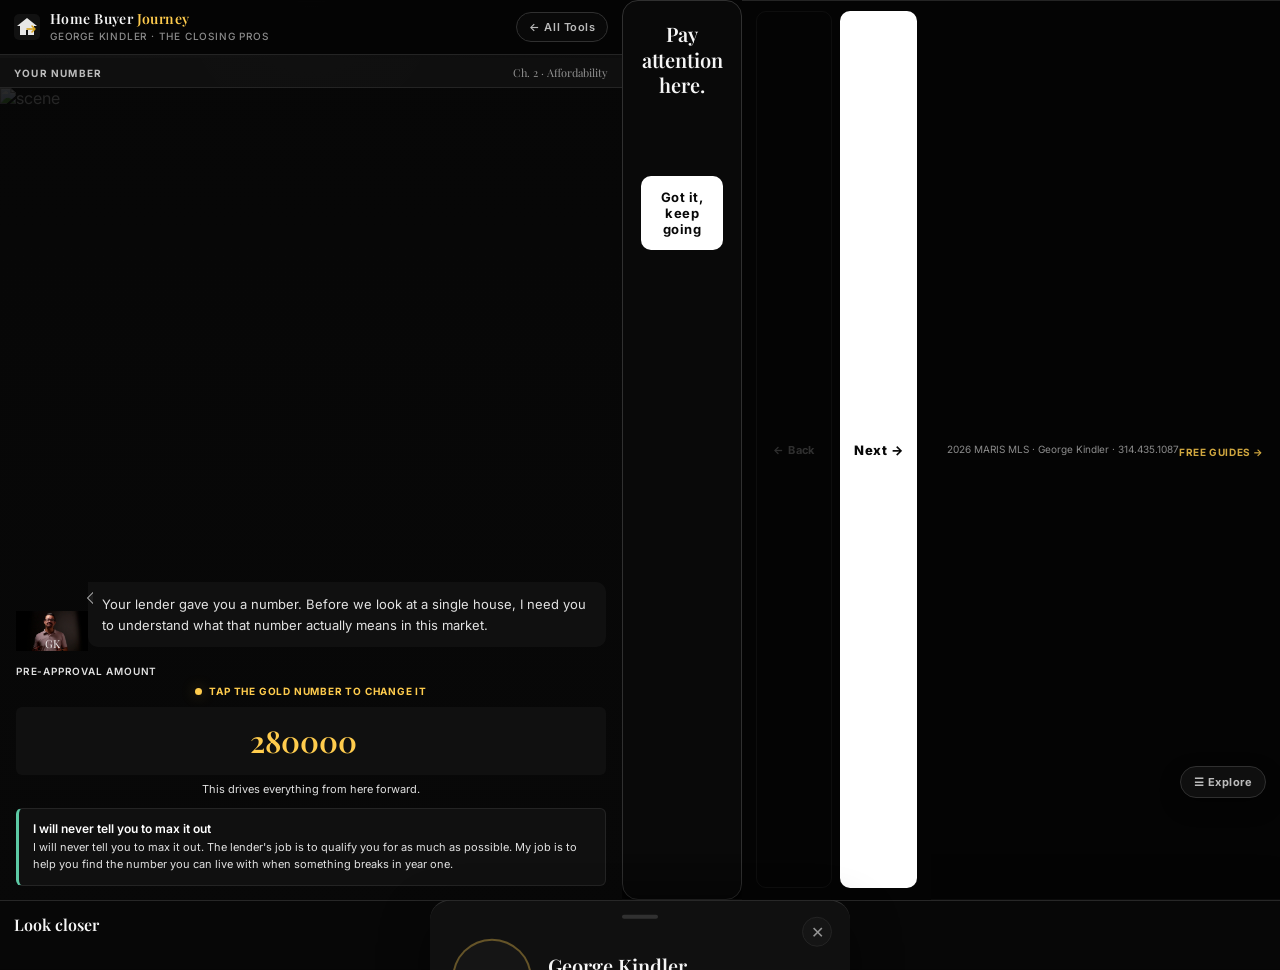
==== commit 15c95a70: "Rename 02-affordability-ui-preserve-copy.html to 02-affordability.html" ====
--- a/02-affordability.html
+++ b/02-affordability.html
@@ -1,1473 +1,979 @@
-<!-- /02-affordability.html -->
 <!DOCTYPE html>
 <html lang="en">
 <head>
-  <meta charset="UTF-8">
-  <meta
-    name="viewport"
-    content="width=device-width, initial-scale=1.0, maximum-scale=1.0, user-scalable=no"
-  >
-  <title>Home Buyer Journey · Chapter 2 · Affordability</title>
-
-  <script async src="https://www.googletagmanager.com/gtag/js?id=G-EEE14BZT9P"></script>
-  <script>
-    window.dataLayer = window.dataLayer || [];
-    function gtag(){ dataLayer.push(arguments); }
-    gtag("js", new Date());
-    gtag("config", "G-EEE14BZT9P");
-  </script>
-
-  <link
-    href="https://fonts.googleapis.com/css2?family=Playfair+Display:wght@400;500;600;700&family=Inter:wght@300;400;500;600;700;800&display=swap"
-    rel="stylesheet"
-  >
-  <link rel="stylesheet" href="shared.css">
-
-  <style>
-    .aff-shell{
-      width:100%;
-      height:100%;
-      display:flex;
-      flex-direction:column;
-      min-height:0;
-      position:relative;
-    }
-
-    .aff-stage{
-      flex:1;
-      min-height:0;
-      position:relative;
-      overflow:hidden;
-      background:var(--bg);
-    }
-
-    .scene-pane{
-      position:absolute;
-      inset:0;
-      display:flex;
-      flex-direction:column;
-    }
-
-    .scene-caption{
-      max-height:none;
-      overflow:visible;
-    }
-
-    .context-pills{
-      display:none;
-      align-items:center;
-      gap:6px;
-      margin-left:auto;
-      margin-right:8px;
-    }
-
-    .ctx-pill{
-      border:1px solid var(--line-2);
-      background:rgba(255,255,255,.03);
-      color:var(--text-soft);
-      border-radius:999px;
-      padding:4px 10px;
-      font-size:10px;
-      font-weight:700;
-      letter-spacing:.04em;
-      cursor:pointer;
-      transition:border-color .18s ease, color .18s ease, background .18s ease;
-      white-space:nowrap;
-    }
-
-    .ctx-pill:hover{
-      border-color:var(--gold-line);
-      color:var(--text-strong);
-      background:rgba(255,255,255,.05);
-    }
-
-    .custom-scene{
-      position:absolute;
-      inset:0;
-      z-index:12;
-      display:flex;
-      flex-direction:column;
-      justify-content:flex-end;
-      padding:0;
-    }
-
-    .custom-overlay{
-      position:absolute;
-      inset:0;
-      background:
-        linear-gradient(
-          to bottom,
-          rgba(0,0,0,.48) 0%,
-          rgba(0,0,0,.22) 22%,
-          rgba(0,0,0,.18) 42%,
-          rgba(0,0,0,.62) 72%,
-          rgba(0,0,0,.92) 100%
-        );
-      z-index:0;
-    }
-
-    .custom-inner{
-      position:relative;
-      z-index:1;
-      padding:0 0 16px;
-    }
-
-    .bubble-row{
-      display:flex;
-      align-items:flex-end;
-      gap:0;
-      padding:0 16px;
-      margin-bottom:10px;
-    }
-
-    .bubble-face{
-      width:74px;
-      height:74px;
-      flex-shrink:0;
-      position:relative;
-      margin-bottom:-4px;
-    }
-
-    .bubble-face img{
-      width:100%;
-      height:100%;
-      object-fit:contain;
-      object-position:bottom center;
-    }
-
-    .bubble-face .fb{
-      position:absolute;
-      inset:0;
-      display:flex;
-      align-items:flex-end;
-      justify-content:center;
-      color:var(--text-faint);
-      font-family:var(--font-serif);
-      font-size:12px;
-      z-index:-1;
-    }
-
-    .bubble-copy{
-      flex:1;
-      position:relative;
-      background:rgba(12,12,12,.96);
-      border:1px solid var(--line-2);
-      border-radius:0 12px 12px 12px;
-      padding:13px 14px;
-      color:var(--text);
-      font-size:14px;
-      line-height:1.72;
-      box-shadow:0 10px 30px rgba(0,0,0,.24);
-    }
-
-    .bubble-copy::before{
-      content:"";
-      position:absolute;
-      left:-7px;
-      top:11px;
-      border:6px solid transparent;
-      border-right-color:var(--line-2);
-    }
-
-    .bubble-copy::after{
-      content:"";
-      position:absolute;
-      left:-5px;
-      top:12px;
-      border:5px solid transparent;
-      border-right-color:rgba(12,12,12,.96);
-    }
-
-    .input-card{
-      margin:0 16px;
-      background:rgba(10,10,10,.97);
-      border:1px solid var(--line-2);
-      border-radius:16px;
-      padding:16px;
-      box-shadow:0 18px 40px rgba(0,0,0,.28);
-    }
-
-    .field-label{
-      display:block;
-      margin-bottom:8px;
-      color:var(--text-dim);
-      font-size:10px;
-      font-weight:700;
-      letter-spacing:.1em;
-      text-transform:uppercase;
-    }
-
-    .big-input{
-      width:100%;
-      background:rgba(255,255,255,.03);
-      border:1px solid var(--line-2);
-      border-radius:12px;
-      color:var(--gold);
-      text-align:center;
-      padding:16px 18px;
-      font-family:var(--font-serif);
-      font-size:34px;
-      font-weight:700;
-      outline:none;
-      appearance:textfield;
-    }
-
-    .big-input:focus{
-      border-color:var(--gold-line);
-    }
-
-    .big-input::-webkit-outer-spin-button,
-    .big-input::-webkit-inner-spin-button{
-      -webkit-appearance:none;
-      margin:0;
-    }
-
-    .field-note{
-      margin-top:8px;
-      color:var(--text-dim);
-      font-size:11px;
-      line-height:1.6;
-      text-align:center;
-    }
-
-    .tile-grid{
-      display:grid;
-      gap:10px;
-      margin:0 16px;
-    }
-
-    .loan-grid{
-      grid-template-columns:repeat(3, minmax(0,1fr));
-    }
-
-    .area-grid{
-      grid-template-columns:repeat(2, minmax(0,1fr));
-    }
-
-    .select-tile{
-      background:rgba(12,12,12,.96);
-      border:1px solid var(--line-2);
-      border-radius:14px;
-      padding:14px 12px;
-      cursor:pointer;
-      transition:border-color .18s ease, background .18s ease, transform .12s ease;
-      min-height:94px;
-    }
-
-    .select-tile:hover{
-      border-color:var(--gold-line);
-      background:rgba(255,255,255,.03);
-    }
-
-    .select-tile:active{
-      transform:scale(.985);
-    }
-
-    .select-tile.active{
-      border-color:var(--gold-line);
-      background:var(--gold-soft);
-    }
-
-    .select-title{
-      color:var(--text-strong);
-      font-family:var(--font-serif);
-      font-size:16px;
-      font-weight:600;
-      line-height:1.25;
-      margin-bottom:4px;
-    }
-
-    .select-tile.active .select-title{
-      color:var(--gold);
-    }
-
-    .select-sub{
-      color:var(--text-dim);
-      font-size:10px;
-      line-height:1.45;
-    }
-
-    .select-meta{
-      color:var(--text-faint);
-      font-size:10px;
-      line-height:1.45;
-      margin-top:5px;
-    }
-
-    .select-tile.wide{
-      grid-column:1 / -1;
-    }
-
-    .analysis-card{
-      margin:0 16px 12px;
-      background:rgba(10,10,10,.97);
-      border:1px solid var(--line-2);
-      border-radius:18px;
-      padding:18px 16px;
-      box-shadow:0 18px 40px rgba(0,0,0,.28);
-    }
-
-    .analysis-kicker{
-      color:var(--text-dim);
-      font-size:10px;
-      font-weight:700;
-      letter-spacing:.12em;
-      text-transform:uppercase;
-      margin-bottom:8px;
-    }
-
-    .analysis-title{
-      color:var(--text-strong);
-      font-family:var(--font-serif);
-      font-size:26px;
-      font-weight:700;
-      line-height:1.12;
-      margin-bottom:10px;
-      letter-spacing:-.02em;
-    }
-
-    .analysis-title span{
-      color:var(--gold);
-    }
-
-    .analysis-copy{
-      color:var(--text);
-      font-size:14px;
-      line-height:1.76;
-    }
-
-    .analysis-copy strong{
-      color:var(--text-strong);
-      font-weight:700;
-    }
-
-    .summary-strip{
-      display:grid;
-      grid-template-columns:repeat(3, minmax(0,1fr));
-      gap:8px;
-      margin:0 16px 12px;
-    }
-
-    .summary-pill{
-      background:rgba(255,255,255,.03);
-      border:1px solid var(--line);
-      border-radius:12px;
-      padding:10px;
-    }
-
-    .summary-pill-label{
-      color:var(--text-faint);
-      font-size:9px;
-      font-weight:700;
-      letter-spacing:.1em;
-      text-transform:uppercase;
-      margin-bottom:5px;
-    }
-
-    .summary-pill-value{
-      color:var(--text-soft);
-      font-size:12px;
-      line-height:1.4;
-    }
-
-    .summary-pill-value.gold{
-      color:var(--gold);
-      font-weight:700;
-    }
-
-    .link-card{
-      margin-top:12px;
-      display:block;
-      width:100%;
-      border:1px solid var(--line);
-      background:rgba(255,255,255,.025);
-      border-radius:12px;
-      padding:12px 13px;
-      color:var(--text-soft);
-      font-size:12px;
-      line-height:1.6;
-      text-align:left;
-      cursor:pointer;
-      transition:border-color .18s ease, background .18s ease, color .18s ease;
-    }
-
-    .link-card:hover{
-      border-color:var(--gold-line);
-      background:rgba(255,255,255,.04);
-      color:var(--text-strong);
-    }
-
-    .result-caption .scene-caption{
-      padding-left:156px;
-    }
-
-    .result-caption .george-float{
-      width:146px;
-    }
-
-    @media (max-width:430px){
-      .loan-grid{
-        grid-template-columns:1fr;
-      }
-
-      .area-grid{
-        grid-template-columns:1fr;
-      }
-
-      .analysis-title{
-        font-size:23px;
-      }
-
-      .result-caption .scene-caption{
-        padding-left:140px;
-      }
-
-      .result-caption .george-float{
-        width:132px;
-      }
-    }
-  </style>
+<meta charset="UTF-8">
+<meta name="viewport" content="width=device-width, initial-scale=1.0, maximum-scale=1.0, user-scalable=no">
+<title>Home Buyer Journey · Chapter 2 · Affordability</title>
+<script async src="https://www.googletagmanager.com/gtag/js?id=G-EEE14BZT9P"></script>
+<script>window.dataLayer=window.dataLayer||[];function gtag(){dataLayer.push(arguments);}gtag('js',new Date());gtag('config','G-EEE14BZT9P');</script>
+<link href="https://fonts.googleapis.com/css2?family=Playfair+Display:wght@400;500;600;700&family=Inter:wght@300;400;500;600&display=swap" rel="stylesheet">
+<link rel="stylesheet" href="shared.css">
+<style>
+/* ── CONTEXT PILLS — affordability-only ── */
+.context-pills{display:flex;gap:5px;align-items:center;flex:1;justify-content:center;padding:0 8px;}
+.ctx-pill{background:var(--surface2);border:1px solid var(--line2);border-radius:20px;padding:3px 9px;font-family:var(--font-sans);font-size:10px;font-weight:500;color:var(--white-70);cursor:pointer;transition:border-color .15s,color .15s;white-space:nowrap;line-height:1.4;}
+.ctx-pill:hover{border-color:var(--gold);color:var(--gold);}
+.ctx-pill-area{color:var(--white-40);}
+
+/* ── INPUT SCENE — amount / loan / area pickers ── */
+.input-scene{position:absolute;inset:0;display:flex;flex-direction:column;z-index:30;background:var(--bg);}
+.input-scene-bg{position:absolute;inset:0;}
+.input-scene-bg img{width:100%;height:100%;object-fit:cover;display:block;animation:kb 22s ease-in-out infinite alternate;opacity:.35;}
+.input-overlay{position:absolute;inset:0;background:linear-gradient(to bottom,rgba(8,8,8,.6) 0%,rgba(8,8,8,.82) 60%,rgba(8,8,8,.97) 100%);}
+.input-content{position:relative;z-index:2;flex:1;display:flex;flex-direction:column;justify-content:flex-end;padding:0 0 0 0;}
+
+.inp-george-row{display:flex;align-items:flex-end;gap:0;padding:0 16px 0;flex-shrink:0;}
+.inp-g-face{width:72px;height:72px;flex-shrink:0;position:relative;}
+.inp-g-face img{width:100%;height:100%;object-fit:contain;object-position:bottom center;display:block;}
+.inp-g-face .fb{position:absolute;inset:0;display:flex;align-items:flex-end;justify-content:center;font-family:var(--font-serif);font-size:11px;color:var(--white-20);}
+.inp-bubble{flex:1;background:rgba(17,17,17,.95);border:1px solid var(--line2);border-radius:0 10px 10px 10px;padding:12px 14px;font-family:var(--font-sans);font-size:13px;color:var(--white-70);line-height:1.6;position:relative;margin-bottom:4px;}
+.inp-bubble::before{content:'';position:absolute;left:-7px;top:10px;border:6px solid transparent;border-right-color:var(--line2);}
+.inp-bubble::after{content:'';position:absolute;left:-5px;top:11px;border:5px solid transparent;border-right-color:rgba(17,17,17,.95);}
+.inp-bubble strong{color:var(--white);}
+
+.inp-field-wrap{padding:14px 16px 10px;}
+.inp-lbl{display:block;font-size:10px;font-weight:600;letter-spacing:.08em;text-transform:uppercase;color:var(--white-40);margin-bottom:8px;}
+.big-inp{width:100%;padding:14px 16px;background:var(--surface);border:1px solid var(--line2);border-radius:6px;font-family:var(--font-serif);font-size:30px;font-weight:600;color:var(--gold);text-align:center;transition:border-color .15s;-webkit-appearance:none;}
+.big-inp:focus{outline:none;border-color:var(--gold);}
+.inp-note{font-size:11px;color:var(--white-20);text-align:center;margin-top:6px;line-height:1.5;}
+.inp-edit-kicker{display:flex;align-items:center;justify-content:center;gap:7px;margin:0 0 10px;color:var(--gold);font-family:var(--font-sans);font-size:10px;font-weight:700;letter-spacing:.08em;text-transform:uppercase;}
+.inp-edit-dot{width:7px;height:7px;border-radius:50%;background:var(--gold);box-shadow:0 0 14px rgba(255,204,77,.35);flex-shrink:0;}
+.journey-cta-wrap{position:absolute;left:16px;right:16px;bottom:88px;z-index:16;display:none;}
+.journey-cta-wrap.show{display:block;}
+.journey-cta-btn{width:100%;padding:14px 16px;background:var(--gold);border:none;border-radius:10px;font-family:var(--font-sans);font-size:13px;font-weight:800;letter-spacing:.05em;color:var(--bg);cursor:pointer;box-shadow:0 10px 26px rgba(0,0,0,.28);}
+.journey-cta-btn:active{transform:scale(.99);}
+
+.loan-row{display:grid;grid-template-columns:1fr 1fr 1fr;gap:8px;padding:14px 16px 4px;}
+.l-tile{background:var(--surface);border:1px solid var(--line2);border-radius:6px;padding:13px 8px;text-align:center;cursor:pointer;transition:all .15s;}
+.l-tile.sel{border-color:var(--gold);background:var(--gold-dim);}
+.l-tile:active{transform:scale(.97);}
+.l-name{font-family:var(--font-serif);font-size:16px;font-weight:600;color:var(--white);margin-bottom:3px;}
+.l-tile.sel .l-name{color:var(--gold);}
+.l-sub{font-size:9px;color:var(--white-40);line-height:1.4;}
+.loan-desc-wrap{padding:0 16px 8px;}
+
+.area-grid{display:grid;grid-template-columns:1fr 1fr;gap:8px;padding:12px 16px 4px;}
+.area-tile{background:var(--surface);border:1px solid var(--line2);border-radius:8px;padding:13px 12px;cursor:pointer;transition:all .15s;}
+.area-tile:active{transform:scale(.97);}
+.area-tile:hover{border-color:var(--white-20);}
+.area-tile.sel{border-color:var(--gold);background:var(--gold-dim);}
+.at-name{font-family:var(--font-serif);font-size:14px;font-weight:600;color:var(--white);margin-bottom:3px;}
+.area-tile.sel .at-name{color:var(--gold);}
+.at-zips{font-size:10px;color:var(--white-40);line-height:1.4;}
+.at-med{font-size:10px;color:var(--white-20);margin-top:4px;}
+.area-tile.not-listed{grid-column:1/-1;border-style:dashed;}
+.area-tile.not-listed .at-name{color:var(--white-40);font-size:13px;}
+.area-skip-link{text-align:center;padding:6px 16px 10px;font-size:11px;color:var(--gold);cursor:pointer;opacity:.7;}
+.area-skip-link:hover{opacity:1;}
+
+/* ── SCENE CAPTION — affordability has scrollable card ── */
+.sc-peek{position:absolute;top:8px;right:12px;font-family:var(--font-sans);font-size:9px;font-weight:600;letter-spacing:.08em;text-transform:uppercase;color:var(--white-20);cursor:pointer;transition:color .15s;background:none;border:none;padding:0;}
+.sc-peek:hover{color:var(--white-40);}
+.scene-caption{position:absolute;bottom:0;left:0;right:0;z-index:11;max-height:72%;overflow-y:auto;-webkit-overflow-scrolling:touch;padding:16px 16px 18px 100px;transition:opacity .35s ease,transform .35s ease;}
+.scene-caption::-webkit-scrollbar{display:none;}
+
+/* ── DRAWER RESPONSE — flat engine ── */
+.drawer-response{font-family:var(--font-sans);font-size:12px;font-weight:400;color:var(--white-40);line-height:1.65;overflow-y:auto;-webkit-overflow-scrolling:touch;max-height:0;transition:max-height .4s ease,opacity .3s ease;opacity:0;flex-shrink:0;margin-top:0;}
+.drawer-response::-webkit-scrollbar{display:none;}
+.drawer-response.show{max-height:130px;opacity:1;margin-top:8px;}
+.drawer-response .r-deep{display:block;margin-top:8px;padding-top:8px;border-top:1px solid var(--line);font-size:11px;color:var(--white-20);cursor:pointer;}
+.drawer-response .r-deep:hover{color:var(--white-40);}
+
+/* ── INT-TEXT special spans ── */
+.int-text .cost{font-family:var(--font-serif);font-size:20px;color:var(--warn);display:block;margin:6px 0;}
+.int-text .flag{color:var(--red);font-weight:600;}
+.int-text .good{color:var(--green);font-weight:600;}
+</style>
 </head>
 <body>
-  <div class="app">
-    <div class="aff-shell">
-      <header class="hdr">
-        <div class="hdr-l">
-          <svg class="hdr-ico" viewBox="0 0 26 26" fill="none" aria-hidden="true">
-            <rect width="26" height="26" rx="5" fill="#111111"></rect>
-            <path d="M13 4L3 12h3v9h6v-5h2v5h6V12h3L13 4z" fill="white" opacity=".9"></path>
-            <path d="M18 18l3-3-3-3M21 15H13" stroke="#FFCC4D" stroke-width="1.5" stroke-linecap="round" stroke-linejoin="round"></path>
-          </svg>
-          <div>
-            <div class="hdr-t">Home Buyer <span>Journey</span></div>
-            <div class="hdr-s">George Kindler · The Closing Pros</div>
+<div class="app">
+
+  <header class="hdr">
+    <div class="hdr-l">
+      <svg class="hdr-ico" viewBox="0 0 26 26" fill="none">
+        <rect width="26" height="26" rx="5" fill="#111111"/>
+        <path d="M13 4L3 12h3v9h6v-5h2v5h6V12h3L13 4z" fill="white" opacity=".9"/>
+        <path d="M18 18l3-3-3-3M21 15H13" stroke="#D4A017" stroke-width="1.5" stroke-linecap="round" stroke-linejoin="round"/>
+      </svg>
+      <div>
+        <div class="hdr-t">Home Buyer <span>Journey</span></div>
+        <div class="hdr-s">George Kindler &middot; The Closing Pros</div>
+      </div>
+    </div>
+    <a class="btn-at" href="index.html">&larr; All Tools</a>
+  </header>
+
+  <div class="prog-wrap"><div class="prog-fill" id="prog"></div></div>
+  <div class="scene-bar">
+    <span class="scene-lbl" id="scene-lbl">Where Buyers Overpay</span>
+    <div class="context-pills" id="context-pills" style="display:none;">
+      <button class="ctx-pill" id="pill-amount" onclick="jumpToScene(0)" title="Change amount"></button>
+      <button class="ctx-pill ctx-pill-area" id="pill-area" onclick="jumpToScene(2)" title="Change area"></button>
+    </div>
+    <span class="scene-ch">Ch. 2 &middot; Affordability</span>
+  </div>
+
+  <div class="stage" id="stage">
+
+    <div class="scene-bg" id="scene-bg">
+      <img referrerpolicy="no-referrer" id="bg-img"
+           src="https://images.unsplash.com/photo-1568605114967-8130f3a36994?w=900&q=85"
+           onerror="this.style.display='none';" alt="scene">
+      <div id="scene-svg-wrap" class="scene-svg" style="display:none;"></div>
+    </div>
+    <div class="scene-gradient"></div>
+
+    <div class="george-float" id="george-float">
+      <img referrerpolicy="no-referrer" id="george-img" src="assets/george-serious.png" alt="George Kindler" onerror="this.style.display='none'">
+      <div class="fb-init">GK</div>
+    </div>
+
+    <div class="scene-caption" id="scene-caption">
+      <button class="sc-peek" id="sc-peek" onclick="togglePeek()" title="See photo">&#9650; Photo</button>
+      <div class="sc-room" id="sc-room">Affordability</div>
+      <div class="sc-title" id="sc-title">Your number.</div>
+      <div class="sc-sub" id="sc-sub">Before we look at a single house, I need you to understand what that number actually means.</div>
+    </div>
+
+    <div class="interrupt-dim" id="int-dim"></div>
+    <div class="interrupt-card" id="int-card">
+      <div class="int-face" onclick="openGeorgeCard()">
+        <img referrerpolicy="no-referrer" id="int-george-img" src="assets/george-serious.png" alt="George" onerror="this.style.display='none'">
+        <div class="fb">GK</div>
+      </div>
+            <div class="gas"><div class="gas-num">13</div><div class="gas-lbl">Years STL</div></div>
+            <div class="gas"><div class="gas-num">130+</div><div class="gas-lbl">Invest. Deals</div></div>
           </div>
-        </div>
-        <a class="btn-at" href="index.html">&larr; All Tools</a>
-      </header>
-
-      <div class="prog-wrap">
-        <div class="prog-fill" id="prog"></div>
-      </div>
-
-      <div class="scene-bar">
-        <div class="scene-lbl" id="scene-lbl">Where buyers accidentally overpay</div>
-        <div class="context-pills" id="context-pills">
-          <button class="ctx-pill" id="pill-amount" type="button">Amount</button>
-          <button class="ctx-pill" id="pill-area" type="button">Area</button>
-        </div>
-        <div class="scene-ch">Chapter 2</div>
-      </div>
-
-      <div class="aff-stage result-caption" id="stage">
-        <div class="scene-pane">
-          <div class="scene-bg">
-            <img id="bg-img" alt="Scene background">
-          </div>
-          <div class="scene-gradient"></div>
-          <div class="scene-svg" id="scene-svg-wrap" style="display:none;"></div>
-
-          <div class="george-float" id="george-float">
-            <img id="george-img" alt="George Kindler">
-            <div class="fb-init">GK</div>
-          </div>
-
-          <div class="scene-caption" id="scene-caption">
-            <div class="sc-room" id="sc-room"></div>
-            <div class="sc-title" id="sc-title"></div>
-            <div class="sc-sub" id="sc-sub"></div>
-          </div>
-        </div>
-
-        <div id="custom-scene-root"></div>
-
-        <button class="ask-george" id="ask-george" type="button">Ask George</button>
-
-        <div class="drawer" id="drawer">
-          <div class="drawer-label" id="drawer-label">Ask me anything</div>
-          <div class="choices" id="choices"></div>
-        </div>
-
-        <div class="interrupt-dim" id="int-dim"></div>
-        <div class="interrupt-card" id="int-card">
-          <div class="int-face">
-            <img id="int-george-img" alt="George Kindler">
-            <div class="fb">GK</div>
-          </div>
-          <div class="int-bubble">
-            <div class="int-title" id="int-title"></div>
-            <div class="int-text" id="int-text"></div>
-            <button class="int-btn" id="int-btn" type="button">Got it</button>
-          </div>
-        </div>
-
-        <div class="george-dim" id="pop" style="display:none;">
-          <div class="george-card" id="pop-sh">
-            <div class="gc-handle"></div>
-            <div class="gc-close" id="pop-close" role="button" tabindex="0">&#10005;</div>
-            <div class="gc-header">
-              <div class="gc-photo"><div class="fb">GK</div></div>
-              <div class="gc-name-block">
-                <div class="gc-name" id="pop-title"></div>
-              </div>
-            </div>
-            <div class="gc-about" id="pop-body"></div>
-          </div>
+          <div class="george-about-bio">I will never sell you. My job is to consult &mdash; help you weigh the facts against my experience. <strong>I started as a $9-an-hour laborer flipping houses.</strong> I&rsquo;ve pulled walls, been buried in 1950s insulation, hung drywall, owned rentals and an Airbnb. 250+ homes sold in St. Louis. I know what it takes to buy, sell, and own real estate.</div>
+          <a class="george-about-call" href="tel:3144351087">&#9742; 314.435.1087 &mdash; No obligation</a>
         </div>
       </div>
-
-      <div class="bnav">
-        <button class="btn-b" id="btn-back" type="button">Back</button>
-        <button class="btn-n" id="btn-next" type="button">Next &rarr;</button>
+      <div class="int-bubble">
+        <div class="int-title" id="int-title">Pay attention here.</div>
+        <div class="int-text" id="int-text"></div>
+        <button class="int-btn" id="int-btn" onclick="dismissInterrupt()">Got it, keep going</button>
       </div>
-
-      <footer class="ftr">
-        <div class="ftr-l">
-          George Kindler · 314.435.1087
-        </div>
-        <div class="ftr-r">
-          <a
-            href="https://sites.google.com/view/st-louis-real-estate-guides/freestlouisrealestateguides"
-            target="_blank"
-            rel="noopener"
-          >
-            Free Guides &rarr;
-          </a>
-        </div>
-      </footer>
-    </div>
+    </div>
+
+    <div class="drawer" id="drawer">
+      <div class="drawer-label" id="drawer-label">Look closer</div>
+      <div class="choices" id="choices"></div>
+      <div class="drawer-response" id="drawer-response"></div>
+    </div>
+
+  </div><!-- /stage -->
+
+  <div class="bnav">
+    <button class="btn-b" id="btn-back" onclick="prevScene()" disabled>&larr; Back</button>
+    <button class="btn-n" id="btn-next" onclick="nextScene()">Next &rarr;</button>
   </div>
 
-  <script>
-    (function () {
-      "use strict";
-
-      var STORAGE_KEY = "stl_journey_v1";
-      var CURRENT_CHAPTER = 2;
-
-      var state = loadState();
-      var currentStep = clampStep(state.lastChapter === CURRENT_CHAPTER ? state.lastStep : 0);
-      var interruptDismissed = false;
-      var interruptTimer = null;
-
-      var AREA_OPTIONS = [
-        {
-          id: "south-county",
-          name: "South County",
-          zips: "63123 · 63125 · 63126 · 63128",
-          median: 265000,
-          desc: "Affton, Mehlville, Crestwood, Oakville"
-        },
-        {
-          id: "south-city",
-          name: "South City",
-          zips: "63109 · 63116",
-          median: 208000,
-          desc: "Tower Grove, Bevo, Patch, Fox Park"
-        },
-        {
-          id: "webster-kirkwood",
-          name: "Webster / Kirkwood",
-          zips: "63119 · 63122",
-          median: 435000,
-          desc: "Webster Groves, Kirkwood"
-        },
-        {
-          id: "jefferson",
-          name: "Jefferson County",
-          zips: "63010 · 63049 · 63052 · 63028",
-          median: 308000,
-          desc: "Arnold, High Ridge, Imperial, Festus"
-        },
-        {
-          id: "north-county",
-          name: "North County",
-          zips: "63031 · 63033",
-          median: 200000,
-          desc: "Florissant, Hazelwood"
-        },
-        {
-          id: "st-charles",
-          name: "St. Charles County",
-          zips: "63301 · 63366 · 63376 · 63385",
-          median: 349000,
-          desc: "St. Charles, O’Fallon, St. Peters, Wentzville"
-        },
-        {
-          id: "west-county",
-          name: "West County",
-          zips: "63043",
-          median: 295000,
-          desc: "Maryland Heights, Chesterfield edges"
-        }
-      ];
-
-      var LOAN_OPTIONS = [
-        {
-          id: "conventional",
-          name: "Conventional",
-          sub: "Most flexible in older housing stock"
-        },
-        {
-          id: "fha",
-          name: "FHA",
-          sub: "More condition rules at appraisal"
-        },
-        {
-          id: "va",
-          name: "VA",
-          sub: "Safe, sound, sanitary standards"
-        }
-      ];
-
-      var STEP_COUNT = 7;
-
-      var STEP_META = [
-        { room: "Your Number", bg: "https://images.unsplash.com/photo-1568605114967-8130f3a36994?w=900&q=85" },
-        { room: "Loan Type", bg: "https://images.unsplash.com/photo-1555041469-a586c61ea9bc?w=900&q=85" },
-        { room: "Where You Want to Live", bg: "https://images.unsplash.com/photo-1568605114967-8130f3a36994?w=900&q=85" },
-        { room: "Reading the Market", bg: "https://images.unsplash.com/photo-1555041469-a586c61ea9bc?w=900&q=85" },
-        { room: "What This Gets You", bg: "https://images.unsplash.com/photo-1558618666-fcd25c85cd64?w=900&q=85" },
-        { room: "Your Range", bg: "https://images.unsplash.com/photo-1493809842364-78817add7ffb?w=900&q=85" },
-        { room: "George’s Process", bg: "https://images.unsplash.com/photo-1568605114967-8130f3a36994?w=900&q=85" }
-      ];
-
-      function loadState() {
-        try {
-          return Object.assign(
-            {
-              amount: 280000,
-              loan: "conventional",
-              zip: "63123",
-              area: "",
-              lastChapter: 1,
-              lastStep: 0,
-              chaptersVisited: [],
-              lessons: [],
-              jumpEntry: null
-            },
-            JSON.parse(localStorage.getItem(STORAGE_KEY) || "{}")
-          );
-        } catch (error) {
-          return {
-            amount: 280000,
-            loan: "conventional",
-            zip: "63123",
-            area: "",
-            lastChapter: 1,
-            lastStep: 0,
-            chaptersVisited: [],
-            lessons: [],
-            jumpEntry: null
-          };
-        }
-      }
-
-      function saveState() {
-        state.lastChapter = CURRENT_CHAPTER;
-        state.lastStep = currentStep;
-        try {
-          localStorage.setItem(STORAGE_KEY, JSON.stringify(state));
-        } catch (error) {}
-      }
-
-      function track(name, payload) {
-        if (typeof window.gtag === "function") {
-          window.gtag("event", name, payload || {});
-        }
-      }
-
-      function byId(id) {
-        return document.getElementById(id);
-      }
-
-      function clampStep(value) {
-        if (typeof value !== "number" || isNaN(value)) {
-          return 0;
-        }
-        return Math.max(0, Math.min(STEP_COUNT - 1, value));
-      }
-
-      function formatMoney(value) {
-        return "$" + Number(value || 0).toLocaleString("en-US");
-      }
-
-      function getArea() {
-        return AREA_OPTIONS.find(function (area) {
-          return area.id === state.area;
-        }) || null;
-      }
-
-      function getTier() {
-        var area = getArea();
-        if (!area) {
-          return "mid";
-        }
-        var ratio = Number(state.amount || 0) / area.median;
-        if (ratio < 0.95) {
-          return "tight";
-        }
-        if (ratio <= 1.2) {
-          return "mid";
-        }
-        return "strong";
-      }
-
-      function getTierLabel() {
-        var tier = getTier();
-        if (tier === "tight") return "Below the center of the zip";
-        if (tier === "mid") return "Middle of the market";
-        return "Top of the zip";
-      }
-
-      function getTierIntro() {
-        var tier = getTier();
-        var area = getArea();
-        var areaName = area ? area.name : "this area";
-
-        if (tier === "tight") {
-          return {
-            title: "You are shopping the lower part of <span>" + areaName + "</span>.",
-            copy: "That does <strong>not</strong> mean impossible. It means older housing stock, more condition tradeoffs, and more importance placed on <strong>loan fit</strong> and <strong>property condition</strong>."
-          };
-        }
-
-        if (tier === "mid") {
-          return {
-            title: "You are in the <span>most competitive</span> band of " + areaName + ".",
-            copy: "This is where most buyers land: homes that are livable, sometimes dated, sometimes partially updated, and usually moving fast when the layout and location make sense."
-          };
-        }
-
-        return {
-          title: "You are near the <span>top of the zip</span> in " + areaName + ".",
-          copy: "That gives you more options, but it changes what matters. At this level, bad renovations, permit history, floor plan compromises, and over-improvement become more important than paint color."
-        };
-      }
-
-      function getDetailContent() {
-        var tier = getTier();
-        var area = getArea();
-
-        if (!area) {
-          return {
-            title: "First, the number in context.",
-            copy: "The goal is not approval. The goal is matching your approval to the part of the market you are actually entering."
-          };
-        }
-
-        if (tier === "tight") {
-          return {
-            title: "Your money reaches the older end of " + area.name + ".",
-            copy: "Think brick homes with age, deferred maintenance, older windows, older panels, and mechanicals that matter more than cosmetics. In this band, <strong>condition can kill financing</strong> if we do not screen well up front."
-          };
-        }
-
-        if (tier === "mid") {
-          return {
-            title: "Your approval fits the core resale market in " + area.name + ".",
-            copy: "This is the sweet spot for most owner-occupant buyers: solid neighborhoods, mixed updates, and plenty of homes where <strong>layout, systems, and timeline</strong> matter more than granite counters."
-          };
-        }
-
-        return {
-          title: "Your approval reaches the top tier of " + area.name + ".",
-          copy: "You gain choices, but the mistakes get more expensive. Here I shift attention to <strong>permits, quality of renovation, floor plan</strong>, and whether the price is actually justified by the bones under the finish work."
-        };
-      }
-
-      function getRangeScene() {
-        var tier = getTier();
-
-        if (tier === "tight") {
-          return {
-            room: "Lower Range Homes",
-            bg: "https://images.unsplash.com/photo-1558618666-fcd25c85cd64?w=900&q=85",
-            george: "serious",
-            title: "Pre-1970 stock. Brick construction. Original bones.",
-            sub: "Here’s what you’ll find — and what to watch for.",
-            interrupt: {
-              title: "Conforming guidelines are real here.",
-              text: "FHA and VA have minimum property condition requirements. Missing handrails, peeling paint on pre-1978 homes, non-functional systems, and safety issues get flagged fast. I screen for this before you lose time on the wrong house."
-            },
-            choices: [
-              {
-                label: "What does lower range actually look like?",
-                response: "Usually older stock with stronger bones than the price suggests, but a lot more history. Brick construction is common. Original windows, dated electrical, older HVAC, and moisture clues matter much more than fresh paint.",
-                deep: {
-                  title: "The upside of lower range",
-                  body: "The upside is equity. Lower entry price plus the right improvements can create meaningful value, but only if the systems, structure, and financing path make sense before you get emotionally attached."
-                }
-              },
-              {
-                label: "What if I am open to a fixer?",
-                response: "That can work. I just want you falling in love with the right fixer, not one your loan cannot close on or one that needs a level of work the price never justified."
-              },
-              {
-                label: "What do you check before a showing?",
-                response: "Listing photos, seller’s disclosure, days on market, price history, visible condition red flags, likely appraisal issues, and whether the house fits your loan type before we ever set the appointment."
-              }
-            ]
-          };
-        }
-
-        if (tier === "mid") {
-          return {
-            room: "Mid Range Homes",
-            bg: "https://images.unsplash.com/photo-1493809842364-78817add7ffb?w=900&q=85",
-            george: "serious",
-            title: "This is where most buyers land. And most competition.",
-            sub: "Here’s why — and what you’ll actually find.",
-            interrupt: {
-              title: "Most competition is right here.",
-              text: "Move-in ready enough plus good location plus reasonable price is the busiest part of the market. The edge is not speed alone. The edge is knowing what matters before the right house appears."
-            },
-            choices: [
-              {
-                label: "What does mid-range actually look like?",
-                response: "Usually 1960s to 1990s construction with mixed updates. Some parts feel move-in ready, while baths, windows, or mechanicals may still be behind. This range rewards buyers who can separate style from systems.",
-                deep: {
-                  title: "What I watch for here",
-                  body: "HVAC age, roof condition, panel brand, basement moisture, window condition, sewer concerns, and whether the seller did the right updates or only the visible ones."
-                }
-              },
-              {
-                label: "What is the two-of-three rule?",
-                response: "In this range, buyers usually get two of three: condition, location, or square footage. Knowing which two matter most before you walk in keeps you from chasing a fantasy and overpaying for it."
-              },
-              {
-                label: "How fast do homes move here?",
-                response: "The best ones often move in the first weekend. That is exactly why I want your approval, target area, and non-negotiables settled before we start showing anything."
-              }
-            ]
-          };
-        }
-
-        return {
-          room: "Top of the Zip",
-          bg: "https://images.unsplash.com/photo-1555041469-a586c61ea9bc?w=900&q=85",
-          george: "serious",
-          title: "More options. Different things to watch for.",
-          sub: "At the top of any zip code, the game changes.",
-          interrupt: {
-            title: "Beautiful finishes hide things too.",
-            text: "A higher price tag does not mean a cleaner house. It often means better staging and better lighting. I still look at permits, workmanship, systems, and layout before I believe the finish work."
-          },
-          choices: [
-            {
-              label: "What does renovated actually mean?",
-              response: "Sometimes real improvement. Sometimes lipstick over deferred maintenance. The more polished the house looks, the more I want to know what was done behind the walls and whether it was done correctly.",
-              deep: {
-                title: "Bad workmanship still costs real money",
-                body: "Unpermitted electrical, poorly vented baths, rushed finish work, cosmetic-only flips, and mechanical systems left old under a pretty shell are all more common than buyers expect."
-              }
-            },
-            {
-              label: "Why do permits matter more here?",
-              response: "Because expensive mistakes transfer with the deed. At this price point, unpermitted additions and low-quality updates can represent a much larger dollar problem."
-            },
-            {
-              label: "What is the real constraint at this level?",
-              response: "Floor plan. You can update a kitchen. You cannot cheaply fix a bad flow, a poor addition, or a layout that never worked. High-end finishes do not solve design problems."
-            }
-          ]
-        };
-      }
-
-      function getWrapScene() {
-        return {
-          room: "George’s Process",
-          bg: "https://images.unsplash.com/photo-1568605114967-8130f3a36994?w=900&q=85",
-          george: "proud",
-          title: "Now you know how I think about affordability.",
-          sub: "Not just the number — the number in context of area, loan type, condition, and competition.",
-          choices: [
-            {
-              label: "What happens at the showing?",
-              response: "That is Chapter 3. We walk through a house the way I do: what costs money, what changes your leverage, and what most buyers never notice until it becomes their problem."
-            },
-            {
-              label: "Can I call about my situation?",
-              response: "Yes. That is exactly what the call is for. 314.435.1087. No pressure. Buyer education is my favorite part of the job."
-            },
-            {
-              label: "Show me the zip code map tool",
-              response: "Use the Budget Matchmaker to compare what your approval reaches by zip code across the St. Louis side of MLS coverage.",
-              deep: {
-                title: "STL Budget Matchmaker",
-                body: "It is the faster way to see how your approval behaves across different areas before you start booking tours."
-              }
-            }
-          ]
-        };
-      }
-
-      function setBackground(url) {
-        var image = byId("bg-img");
-        var svgWrap = byId("scene-svg-wrap");
-        if (!image) return;
-
-        image.style.display = "block";
-        image.style.opacity = "0";
-        image.onload = function () {
-          image.style.transition = "opacity .55s ease";
-          image.style.opacity = "1";
-        };
-        image.onerror = function () {
-          image.style.display = "none";
-          if (svgWrap) {
-            svgWrap.style.display = "flex";
-          }
-        };
-        image.src = url || "";
-      }
-
-      function setGeorge(faceName) {
-        var map = {
-          serious: "assets/george-serious.png",
-          welcome: "assets/george-welcome.png",
-          excited: "assets/george-excited.png",
-          proud: "assets/george-proud.png",
-          papers: "assets/george-papers.png",
-          disappointed: "assets/george-disappointed.png"
-        };
-        var src = map[faceName] || map.serious;
-        byId("george-img").src = src;
-        byId("int-george-img").src = src;
-      }
-
-      function setProgress() {
-        byId("prog").style.width = Math.round((currentStep / (STEP_COUNT - 1)) * 100) + "%";
-      }
-
-      function setHeaderPills() {
-        var wrapper = byId("context-pills");
-        var amount = byId("pill-amount");
-        var area = byId("pill-area");
-        if (!wrapper || !amount || !area) return;
-
-        if (currentStep < 1) {
-          wrapper.style.display = "none";
-          return;
-        }
-
-        wrapper.style.display = "flex";
-        amount.textContent = (state.amount ? "$" + Math.round(state.amount / 1000) + "K" : "Amount") + " ✎";
-
-        if (currentStep >= 3 && getArea()) {
-          area.style.display = "";
-          area.textContent = getArea().name + " ✎";
-        } else {
-          area.style.display = "none";
-        }
-      }
-
-      function saveAndTrackScene(room) {
-        saveState();
-        track("scene_view", {
-          chapter: CURRENT_CHAPTER,
-          scene: currentStep,
-          room: room || ""
-        });
-      }
-
-      function resetDynamicUI() {
-        closeDrawer();
-        dismissInterrupt(true);
-        byId("custom-scene-root").innerHTML = "";
-        byId("scene-caption").style.display = "";
-        byId("george-float").style.display = "";
-        byId("ask-george").style.display = "none";
-        byId("ask-george").classList.remove("show");
-      }
-
-      function renderStep() {
-        resetDynamicUI();
-        setProgress();
-        setHeaderPills();
-
-        var meta = STEP_META[currentStep];
-        byId("scene-lbl").textContent = meta.room;
-        setBackground(meta.bg);
-
-        if (currentStep === 0) return renderAmountStep();
-        if (currentStep === 1) return renderLoanStep();
-        if (currentStep === 2) return renderAreaStep();
-        if (currentStep === 3) return renderAnalysisStep();
-        if (currentStep === 4) return renderDetailStep();
-        if (currentStep === 5) return renderRangeStep();
-        return renderWrapStep();
-      }
-
-      function renderAmountStep() {
-        setGeorge("serious");
-        byId("scene-caption").style.display = "none";
-        byId("george-float").style.display = "none";
-        byId("btn-back").disabled = false;
-        byId("btn-next").disabled = !Number(state.amount);
-        byId("btn-next").classList.remove("gold");
-        byId("btn-next").textContent = "Next →";
-
-        var root = byId("custom-scene-root");
-        root.innerHTML =
-          '<div class="custom-scene">' +
-            '<div class="custom-overlay"></div>' +
-            '<div class="custom-inner">' +
-              '<div class="bubble-row">' +
-                '<div class="bubble-face">' +
-                  '<img src="assets/george-serious.png" alt="George Kindler">' +
-                  '<div class="fb">GK</div>' +
-                '</div>' +
-                '<div class="bubble-copy">Your lender gave you a number. Before we look at a single house, I need you to understand what that number actually means in this market.</div>' +
-              '</div>' +
-              '<div class="input-card">' +
-                '<label class="field-label" for="amount-input">Pre-approval amount</label>' +
-                '<input class="big-input" id="amount-input" type="number" inputmode="numeric" min="0" value="' + (state.amount || "") + '">' +
-                '<div class="field-note">I will never tell you to max it out. Approval and comfort are not the same thing.</div>' +
-              '</div>' +
-            '</div>' +
-          '</div>';
-
-        var input = byId("amount-input");
-        input.addEventListener("input", function () {
-          state.amount = Number(input.value || 0);
-          saveState();
-          setHeaderPills();
-          byId("btn-next").disabled = !Number(state.amount);
-        });
-
-        saveAndTrackScene("Your Number");
-      }
-
-      function renderLoanStep() {
-        setGeorge("serious");
-        byId("scene-caption").style.display = "none";
-        byId("george-float").style.display = "none";
-        byId("btn-back").disabled = false;
-        byId("btn-next").disabled = !state.loan;
-        byId("btn-next").classList.remove("gold");
-        byId("btn-next").textContent = "Next →";
-
-        var tiles = LOAN_OPTIONS.map(function (loan) {
-          return (
-            '<button class="select-tile ' + (state.loan === loan.id ? "active" : "") + '" data-loan="' + loan.id + '" type="button">' +
-              '<div class="select-title">' + loan.name + '</div>' +
-              '<div class="select-sub">' + loan.sub + '</div>' +
-            '</button>'
-          );
-        }).join("");
-
-        byId("custom-scene-root").innerHTML =
-          '<div class="custom-scene">' +
-            '<div class="custom-overlay"></div>' +
-            '<div class="custom-inner">' +
-              '<div class="bubble-row">' +
-                '<div class="bubble-face">' +
-                  '<img src="assets/george-serious.png" alt="George Kindler">' +
-                  '<div class="fb">GK</div>' +
-                '</div>' +
-                '<div class="bubble-copy">What loan type are you working with? This changes what we can look at, what the appraiser will flag, and how sellers read your offer.</div>' +
-              '</div>' +
-              '<div class="tile-grid loan-grid">' + tiles + '</div>' +
-            '</div>' +
-          '</div>';
-
-        Array.prototype.forEach.call(document.querySelectorAll("[data-loan]"), function (button) {
-          button.addEventListener("click", function () {
-            state.loan = button.getAttribute("data-loan");
-            saveState();
-            renderLoanStep();
-          });
-        });
-
-        saveAndTrackScene("Loan Type");
-      }
-
-      function renderAreaStep() {
-        setGeorge("serious");
-        byId("scene-caption").style.display = "none";
-        byId("george-float").style.display = "none";
-        byId("btn-back").disabled = false;
-        byId("btn-next").disabled = !state.area;
-        byId("btn-next").classList.remove("gold");
-        byId("btn-next").textContent = "Next →";
-
-        var areaTiles = AREA_OPTIONS.map(function (area) {
-          return (
-            '<button class="select-tile ' + (state.area === area.id ? "active" : "") + '" data-area="' + area.id + '" type="button">' +
-              '<div class="select-title">' + area.name + '</div>' +
-              '<div class="select-sub">' + area.zips + '</div>' +
-              '<div class="select-meta">Median around ' + formatMoney(area.median) + '</div>' +
-            '</button>'
-          );
-        }).join("");
-
-        byId("custom-scene-root").innerHTML =
-          '<div class="custom-scene">' +
-            '<div class="custom-overlay"></div>' +
-            '<div class="custom-inner">' +
-              '<div class="bubble-row">' +
-                '<div class="bubble-face">' +
-                  '<img src="assets/george-serious.png" alt="George Kindler">' +
-                  '<div class="fb">GK</div>' +
-                '</div>' +
-                '<div class="bubble-copy">OK — what areas were you expecting to live in? Pick the one that feels closest to what you had in mind.</div>' +
-              '</div>' +
-              '<div class="tile-grid area-grid">' +
-                areaTiles +
-                '<button class="select-tile wide ' + (state.area === "not-listed" ? "active" : "") + '" data-area="not-listed" type="button">' +
-                  '<div class="select-title">Not listed / not sure yet</div>' +
-                  '<div class="select-sub">That is okay. We can still frame the market correctly.</div>' +
-                '</button>' +
-              '</div>' +
-            '</div>' +
-          '</div>';
-
-        Array.prototype.forEach.call(document.querySelectorAll("[data-area]"), function (button) {
-          button.addEventListener("click", function () {
-            state.area = button.getAttribute("data-area");
-            saveState();
-            renderAreaStep();
-          });
-        });
-
-        saveAndTrackScene("Where You Want to Live");
-      }
-
-      function renderAnalysisStep() {
-        setGeorge("serious");
-        byId("scene-caption").style.display = "none";
-        byId("george-float").style.display = "none";
-        byId("btn-back").disabled = false;
-        byId("btn-next").disabled = false;
-        byId("btn-next").classList.remove("gold");
-        byId("btn-next").textContent = "Next →";
-
-        var area = getArea();
-        var areaLabel = area ? area.name : "a broader search area";
-        var intro = getTierIntro();
-
-        byId("custom-scene-root").innerHTML =
-          '<div class="custom-scene">' +
-            '<div class="custom-overlay"></div>' +
-            '<div class="custom-inner">' +
-              '<div class="summary-strip">' +
-                '<div class="summary-pill">' +
-                  '<div class="summary-pill-label">Approval</div>' +
-                  '<div class="summary-pill-value gold">' + formatMoney(state.amount) + '</div>' +
-                '</div>' +
-                '<div class="summary-pill">' +
-                  '<div class="summary-pill-label">Loan</div>' +
-                  '<div class="summary-pill-value">' + prettyLoan(state.loan) + '</div>' +
-                '</div>' +
-                '<div class="summary-pill">' +
-                  '<div class="summary-pill-label">Area</div>' +
-                  '<div class="summary-pill-value">' + areaLabel + '</div>' +
-                '</div>' +
-              '</div>' +
-              '<div class="analysis-card">' +
-                '<div class="analysis-kicker">Reading the market</div>' +
-                '<div class="analysis-title">' + intro.title + '</div>' +
-                '<div class="analysis-copy">' + intro.copy + '</div>' +
-              '</div>' +
-            '</div>' +
-          '</div>';
-
-        saveAndTrackScene("Reading the Market");
-      }
-
-      function renderDetailStep() {
-        setGeorge("serious");
-        byId("scene-caption").style.display = "none";
-        byId("george-float").style.display = "none";
-        byId("btn-back").disabled = false;
-        byId("btn-next").disabled = false;
-        byId("btn-next").classList.remove("gold");
-        byId("btn-next").textContent = "Next →";
-
-        var detail = getDetailContent();
-        var area = getArea();
-
-        byId("custom-scene-root").innerHTML =
-          '<div class="custom-scene">' +
-            '<div class="custom-overlay"></div>' +
-            '<div class="custom-inner">' +
-              '<div class="analysis-card">' +
-                '<div class="analysis-kicker">What this gets you</div>' +
-                '<div class="analysis-title">' + detail.title + '</div>' +
-                '<div class="analysis-copy">' + detail.copy + '</div>' +
-                (area ? '<button class="link-card" id="zip-tool-btn" type="button">See how this behaves across more zip codes →</button>' : "") +
-              '</div>' +
-            '</div>' +
-          '</div>';
-
-        var zipToolBtn = byId("zip-tool-btn");
-        if (zipToolBtn) {
-          zipToolBtn.addEventListener("click", function () {
-            window.open("https://gkindler-help.github.io/buyeraffordabilityheatmap/", "_blank", "noopener");
-          });
-        }
-
-        saveAndTrackScene("What This Gets You");
-      }
-
-      function renderRangeStep() {
-        var scene = getRangeScene();
-        setGeorge(scene.george);
-        setBackground(scene.bg);
-
-        byId("sc-room").textContent = scene.room;
-        byId("sc-title").textContent = scene.title;
-        byId("sc-sub").textContent = scene.sub;
-        byId("scene-caption").style.display = "";
-        byId("george-float").style.display = "";
-        byId("btn-back").disabled = false;
-        byId("btn-next").disabled = false;
-        byId("btn-next").classList.remove("gold");
-        byId("btn-next").textContent = "Next →";
-
-        buildChoices(scene.choices);
-        if (scene.interrupt) {
-          interruptDismissed = false;
-          interruptTimer = window.setTimeout(function () {
-            if (!interruptDismissed) {
-              showInterrupt(scene.interrupt);
-            }
-          }, 900);
-        } else {
-          window.setTimeout(openDrawer, 500);
-        }
-
-        byId("ask-george").style.display = "none";
-        saveAndTrackScene(scene.room);
-      }
-
-      function renderWrapStep() {
-        var scene = getWrapScene();
-        setGeorge(scene.george);
-        setBackground(scene.bg);
-
-        byId("sc-room").textContent = scene.room;
-        byId("sc-title").textContent = scene.title;
-        byId("sc-sub").textContent = scene.sub;
-        byId("scene-caption").style.display = "";
-        byId("george-float").style.display = "";
-        byId("btn-back").disabled = false;
-        byId("btn-next").disabled = false;
-        byId("btn-next").classList.add("gold");
-        byId("btn-next").textContent = "The Interior →";
-
-        buildChoices(scene.choices);
-        window.setTimeout(openDrawer, 500);
-
-        saveAndTrackScene(scene.room);
-      }
-
-      function prettyLoan(loan) {
-        if (loan === "fha") return "FHA";
-        if (loan === "va") return "VA";
-        return "Conventional";
-      }
-
-      function buildChoices(choices) {
-        var container = byId("choices");
-        container.innerHTML = "";
-        byId("drawer-label").textContent = "Ask me anything";
-
-        choices.forEach(function (choice, index) {
-          var deepButton = "";
-          if (choice.deep) {
-            deepButton =
-              '<button class="card-deep" type="button" data-deep-index="' + index + '">ⓘ ' +
-              choice.deep.title +
-              " →</button>";
-          }
-
-          var card = document.createElement("div");
-          card.className = "choice-card";
-          card.id = "card-" + index;
-          card.innerHTML =
-            '<button class="choice-card-header" type="button" data-choice-index="' + index + '">' +
-              "<span>" + choice.label + "</span>" +
-              '<span class="card-chevron">▼</span>' +
-            "</button>" +
-            '<div class="choice-card-body">' +
-              '<div class="choice-card-response">' +
-                choice.response +
-                deepButton +
-              "</div>" +
-            "</div>";
-
-          container.appendChild(card);
-        });
-
-        Array.prototype.forEach.call(document.querySelectorAll("[data-choice-index]"), function (button) {
-          button.addEventListener("click", function () {
-            var idx = Number(button.getAttribute("data-choice-index"));
-            toggleCard(idx, choices.length);
-          });
-        });
-
-        Array.prototype.forEach.call(document.querySelectorAll("[data-deep-index]"), function (button) {
-          button.addEventListener("click", function (event) {
-            event.stopPropagation();
-            var idx = Number(button.getAttribute("data-deep-index"));
-            var deep = choices[idx].deep;
-            showDeep(deep.title, deep.body);
-          });
-        });
-      }
-
-      function toggleCard(idx, total) {
-        for (var i = 0; i < total; i += 1) {
-          var card = byId("card-" + i);
-          if (!card) continue;
-          if (i === idx) {
-            card.classList.toggle("open");
-          } else {
-            card.classList.remove("open");
-          }
-        }
-      }
-
-      function openDrawer() {
-        byId("drawer").classList.add("open");
-      }
-
-      function closeDrawer() {
-        byId("drawer").classList.remove("open");
-      }
-
-      function typeText(text, element) {
-        element.innerHTML = "";
-        var index = 0;
-        var timer = window.setInterval(function () {
-          element.innerHTML = String(text || "").slice(0, index);
-          index += 1;
-          if (index > String(text || "").length) {
-            window.clearInterval(timer);
-          }
-        }, 12);
-      }
-
-      function showInterrupt(interrupt) {
-        byId("int-title").textContent = interrupt.title || "";
-        typeText(interrupt.text || "", byId("int-text"));
-        byId("int-dim").classList.add("active");
-        byId("int-card").classList.add("active");
-        closeDrawer();
-      }
-
-      function dismissInterrupt(silent) {
-        if (interruptTimer) {
-          window.clearTimeout(interruptTimer);
-          interruptTimer = null;
-        }
-        interruptDismissed = true;
-        byId("int-dim").classList.remove("active");
-        byId("int-card").classList.remove("active");
-
-        if (!silent && currentStep === 5) {
-          window.setTimeout(function () {
-            openDrawer();
-            var ask = byId("ask-george");
-            ask.style.display = "block";
-            ask.classList.add("show");
-          }, 250);
-        }
-      }
-
-      function showDeep(title, body) {
-        byId("pop-title").textContent = title || "";
-        byId("pop-body").textContent = body || "";
-
-        var pop = byId("pop");
-        var sheet = byId("pop-sh");
-        pop.style.display = "flex";
-
-        window.requestAnimationFrame(function () {
-          pop.style.opacity = "1";
-          pop.style.pointerEvents = "all";
-          sheet.classList.add("open");
-        });
-      }
-
-      function closePop() {
-        var pop = byId("pop");
-        var sheet = byId("pop-sh");
-        pop.style.opacity = "0";
-        pop.style.pointerEvents = "none";
-        sheet.classList.remove("open");
-
-        window.setTimeout(function () {
-          pop.style.display = "none";
-        }, 250);
-      }
-
-      function nextStep() {
-        if (currentStep === 0 && !Number(state.amount)) return;
-        if (currentStep === 1 && !state.loan) return;
-        if (currentStep === 2 && !state.area) return;
-
-        if (currentStep === STEP_COUNT - 1) {
-          if (!Array.isArray(state.chaptersVisited)) {
-            state.chaptersVisited = [];
-          }
-          if (state.chaptersVisited.indexOf(CURRENT_CHAPTER) === -1) {
-            state.chaptersVisited.push(CURRENT_CHAPTER);
-          }
-          state.lastChapter = 3;
-          state.lastStep = 0;
-          saveState();
-          window.location.href = "03-interior.html";
-          return;
-        }
-
-        currentStep += 1;
-        renderStep();
-      }
-
-      function prevStep() {
-        if (currentStep === 0) {
-          window.location.href = "index.html";
-          return;
-        }
-        currentStep -= 1;
-        renderStep();
-      }
-
-      function bindEvents() {
-        byId("btn-next").addEventListener("click", nextStep);
-        byId("btn-back").addEventListener("click", prevStep);
-        byId("int-btn").addEventListener("click", function () {
-          dismissInterrupt(false);
-        });
-        byId("ask-george").addEventListener("click", function () {
-          if (currentStep === 5) {
-            dismissInterrupt(false);
-          }
-        });
-        byId("pop-close").addEventListener("click", closePop);
-        byId("pill-amount").addEventListener("click", function () {
-          currentStep = 0;
-          renderStep();
-        });
-        byId("pill-area").addEventListener("click", function () {
-          currentStep = 2;
-          renderStep();
-        });
-
-        document.addEventListener("keydown", function (event) {
-          if (event.key === "Escape") {
-            closePop();
-            dismissInterrupt(true);
-          }
-        });
-      }
-
-      bindEvents();
-      renderStep();
-    })();
-  </script>
+  <footer class="ftr">
+    <div class="ftr-l">2026 MARIS MLS &middot; George Kindler &middot; 314.435.1087</div>
+    <div class="ftr-r"><a href="https://sites.google.com/view/st-louis-real-estate-guides/freestlouisrealestateguides" target="_blank">Free Guides &rarr;</a></div>
+  </footer>
+
+  <div class="jump-trigger" onclick="openJump()">&#9776; Explore</div>
+  <div class="jump-ov" id="jump-ov">
+    <div class="jump-sh">
+      <div class="jump-hnd"></div>
+      <div class="jump-ttl">Explore the Journey</div>
+      <div class="jump-items" id="jump-items"></div>
+    </div>
+  </div>
+
+  <div id="pop" style="position:fixed;inset:0;background:rgba(0,0,0,.8);z-index:999;display:none;align-items:flex-end;justify-content:center;opacity:0;pointer-events:none;transition:opacity .25s;">
+    <div id="pop-sh" style="background:var(--surface);border-radius:14px 14px 0 0;border-top:2px solid var(--gold);padding:20px 18px 36px;width:100%;max-width:420px;transform:translateY(100%);transition:transform .3s cubic-bezier(.32,.72,0,1);">
+      <div style="width:36px;height:3px;background:var(--line2);border-radius:2px;margin:0 auto 16px;"></div>
+      <div id="pop-title" style="font-family:var(--font-serif);font-size:18px;font-weight:600;color:var(--white);margin-bottom:10px;"></div>
+      <div id="pop-body" style="font-family:var(--font-sans);font-size:13px;color:var(--white-70);line-height:1.7;margin-bottom:18px;"></div>
+      <button onclick="closePop()" style="width:100%;padding:13px;background:var(--white);border:none;border-radius:4px;font-family:var(--font-sans);font-size:13px;font-weight:600;color:var(--bg);cursor:pointer;">Got it</button>
+    </div>
+  </div>
+
+  <!-- George card -->
+  <div class="george-dim" id="george-dim" onclick="closeGeorgeCard()"></div>
+  <div class="george-card" id="george-card">
+    <div class="gc-handle"></div>
+    <div class="gc-close" onclick="closeGeorgeCard()">&#10005;</div>
+    <div class="gc-header">
+      <div class="gc-photo">
+        <img referrerpolicy="no-referrer" src="assets/george-proud.png" alt="George Kindler" onerror="this.style.display='none'">
+        <div class="fb">GK</div>
+      </div>
+      <div class="gc-name-block">
+        <div class="gc-name">George Kindler</div>
+        <div class="gc-title">Licensed Missouri Agent<br><span>The Closing Pros LLC</span></div>
+      </div>
+    </div>
+    <div class="gc-stats">
+      <div class="gc-stat"><div class="gc-stat-num">250+</div><div class="gc-stat-lbl">Homes<br>Sold</div></div>
+      <div class="gc-stat"><div class="gc-stat-num">13</div><div class="gc-stat-lbl">Years in<br>St. Louis</div></div>
+      <div class="gc-stat"><div class="gc-stat-num">130+</div><div class="gc-stat-lbl">Investment<br>Deals</div></div>
+    </div>
+    <div class="gc-about">I will never sell you. My job is to consult &mdash; help you weigh the facts against my experience. <strong>I started as a $9-an-hour laborer flipping houses.</strong> I&rsquo;ve pulled walls, been buried in 1950s insulation, hung drywall, owned rentals and an Airbnb. 250+ homes sold in St. Louis. I know what it takes to buy, sell, and own real estate &mdash; and I treat every client the way I want to be treated.</div>
+    <a class="gc-call" href="tel:3144351087">&#9742; 314.435.1087 &mdash; No obligation</a>
+  </div>
+
+</div>
+
+<script>
+// ════════════════════════════════════════════
+//  STATE
+// ════════════════════════════════════════════
+var SK = 'stl_journey_v1';
+var S = {amount:280000,loan:'conventional',zip:'63123',area:null,tier:null,
+         lastChapter:2,lastStep:0,chaptersVisited:[],lessons:[]};
+try{var sv=JSON.parse(localStorage.getItem(SK)||'{}');if(sv.loan)Object.assign(S,sv);}catch(e){}
+function save(){try{localStorage.setItem(SK,JSON.stringify(S));}catch(e){}}
+
+// ════════════════════════════════════════════
+//  CHAPTERS — canonical list
+// ════════════════════════════════════════════
+var CURRENT_CHAPTER = 2;
+var CHAPTERS = [
+  {ch:1, file:'01-preapproval.html',    label:'What actually happens when you click “Contact Agent”'},
+  {ch:2, file:'02-affordability.html',  label:'Where buyers accidentally overpay'},
+  {ch:3, file:'03-interior.html',       label:'What I look at the moment we walk in'},
+  {ch:4, file:'05-pre-offer.html',      label:'Where buyers get pushed into offers they can’t take back'},
+  {ch:5, file:'06-under-contract.html', label:'Offer accepted — where deals fall apart'},
+  {ch:6, file:'06b-deadlines.html',     label:'Three deadlines running in parallel'},
+  {ch:7, file:'07-inspection.html',     label:'Where buyers miss the problems they end up paying for'},
+  {ch:8, file:'08-walkthrough.html',    label:'The final walk-through is not a second showing'},
+  {ch:9, file:'09-closing.html',        label:'What you’re signing at closing'}
+];
+
+// ════════════════════════════════════════════
+//  AREAS DATA
+// ════════════════════════════════════════════
+var AREAS = [
+  {id:'south-county',     name:'South County',       zips:'63123 \xb7 63125 \xb7 63126 \xb7 63128', median:265000, desc:'Affton, Mehlville, Crestwood, Oakville'},
+  {id:'south-city',       name:'South City',          zips:'63109 \xb7 63116',                        median:208000, desc:'Tower Grove, Bevo, Patch, Fox Park'},
+  {id:'webster-kirkwood', name:'Webster / Kirkwood',  zips:'63119 \xb7 63122',                        median:435000, desc:'Webster Groves, Kirkwood'},
+  {id:'jefferson',        name:'Jefferson County',    zips:'63010 \xb7 63049 \xb7 63052 \xb7 63028',  median:308000, desc:'Arnold, High Ridge, Imperial, Festus'},
+  {id:'north-county',     name:'North County',        zips:'63031 \xb7 63033',                        median:200000, desc:'Florissant, Hazelwood'},
+  {id:'st-charles',       name:'St. Charles County',  zips:'63301 \xb7 63366 \xb7 63376 \xb7 63385',  median:349000, desc:"St. Charles, O'Fallon, St. Peters, Wentzville"},
+  {id:'west-county',      name:'West County',         zips:'63043',                                   median:295000, desc:'Maryland Heights, Chesterfield edges'},
+];
+
+function getTier(amount, median){
+  var r = amount / median;
+  if(r < 0.95)  return 'tight';
+  if(r <= 1.20) return 'mid';
+  return 'strong';
+}
+
+// ════════════════════════════════════════════
+//  SCENES
+// ════════════════════════════════════════════
+var SCENES = [
+// 0: AMOUNT INPUT
+{type:'input-amount',bg:'https://images.unsplash.com/photo-1568605114967-8130f3a36994?w=900&q=85',george:'serious',room:'Your Number',
+ speakTitle:"The amount you're approved for and the amount you should spend are not the same thing.",
+ speak:'Your lender gave you a number. Before we look at a single house, I need you to understand what that number actually means in this market.',
+ note:'This drives everything from here forward.',
+ subNote:"I will never tell you to max it out. The lender's job is to qualify you for as much as possible. My job is to help you find the number you can live with when something breaks in year one."
+},
+// 1: LOAN TYPE
+{type:'input-loan',bg:'https://images.unsplash.com/photo-1555041469-a586c61ea9bc?w=900&q=85',george:'serious',room:'Loan Type',
+ speak:'What loan type are you working with? This changes what we can look at, what the appraiser will flag, and how sellers read your offer.'
+},
+// 2: AREA PICKER
+{type:'input-area',bg:'https://images.unsplash.com/photo-1568605114967-8130f3a36994?w=900&q=85',george:'serious',room:'Where You Want to Live',
+ speak:"OK \u2014 what areas were you expecting to live in? Pick the one that feels closest to what you had in mind."
+},
+// 3: NOT-LISTED PATH
+{type:'not-listed',bg:'https://images.unsplash.com/photo-1568605114967-8130f3a36994?w=900&q=85',george:'welcome',room:'Finding Your Area',
+ title:"That's OK.",sub:"It means your opportunities are smaller. Not impossible. Here's how I handle it."
+},
+// 4: BRANCH (tier detection)
+{type:'branch',bg:'https://images.unsplash.com/photo-1555041469-a586c61ea9bc?w=900&q=85',george:'serious',room:'Reading the Market'},
+// 5: TIER DETAIL
+{type:'tier-detail',bg:'https://images.unsplash.com/photo-1555041469-a586c61ea9bc?w=900&q=85',george:'serious',room:'What This Gets You'},
+// 6: LOWER RANGE
+{bg:'https://images.unsplash.com/photo-1558618666-fcd25c85cd64?w=900&q=85',george:'serious',room:'Lower Range Homes',
+ title:'Pre-1970 stock. Brick construction. Original bones.',
+ sub:"Here's what you'll find \u2014 and what to watch for.",
+ interrupt:{title:'Conforming guidelines are real here.',
+   text:"FHA and VA have minimum property condition requirements. Missing handrails, peeling paint on pre-1978 homes, non-functional systems \u2014 all flagged. Many homes in this range don't qualify for government loans as-is. I identify this before we schedule, not after.",
+   btnText:'Show me what to look for'},
+ choices:[
+  {label:"What does 'lower range' actually look like?",icon:'',
+   response:"Pre-1970 construction. Brick in most cases. Original windows and electrical in some. Mechanicals at or past end of life. These homes have bones \u2014 but they have history. The question is what that history cost the previous owner.",
+   deep:{title:'The upside of lower range',body:"Lower price point means more room to build equity through updates. In the right zip code with the right bones, a $180K home you put $30K into can appraise at $240K+. That's real return \u2014 if you go in with eyes open."}},
+  {label:"Send me the address \u2014 what does that mean?",icon:'',
+   response:"Before we schedule, I pull the seller's disclosure, listing photos, days on market, and price history. Many times I can identify conforming issues before we ever set foot inside. That saves your time for homes that can actually close."},
+  {label:"What if I'm open to a real fixer?",icon:'',
+   response:"I respect that. A true fixer at the right price can build real equity. But I need you walking in with a clear picture of what the conforming guidelines allow for your loan \u2014 before you fall in love with a house that won't fund.",
+   deep:{title:'Conforming guidelines by loan type',body:"Conventional: most flexible, appraiser sets the floor but condition issues are negotiated. FHA: chipped paint, missing handrails, broken fixtures, non-functioning systems are all required repairs \u2014 seller must address before close. VA: safe, sound, and sanitary is the standard at every price point. I've seen $380K homes fail VA appraisals. Your benefit travels with your standards."}},
+  {label:'Show me what my budget buys by zip code',icon:'',
+   response:"That's exactly what the Budget Matchmaker is for. Enter your number, pick your loan type, and see all 79 St. Louis MLS zip codes color-coded by what your approval actually reaches.",
+   deep:{title:'STL Budget Matchmaker',body:'79 zip codes covering St. Louis County, St. Louis City, St. Charles County, and Jefferson County \u2014 the full St. Louis side of the MARIS MLS. Shows true PITI \u2014 principal, interest, taxes, and insurance \u2014 not just the listing price.',link:'https://gkindler-help.github.io/buyeraffordabilityheatmap/'}}
+ ]
+},
+// 7: MID RANGE
+{bg:'https://images.unsplash.com/photo-1493809842364-78817add7ffb?w=900&q=85',george:'serious',room:'Mid Range Homes',
+ title:'This is where most buyers land. And most competition.',
+ sub:"Here's why \u2014 and what you'll actually find.",
+ interrupt:{title:'Most competition is right here.',
+   text:"Buyers who can move right in and handle dated cosmetics are the most common buyer in St. Louis. You're competing with them. Pre-approval in hand, same-day decisions when the right house appears \u2014 that's how you win.",
+   btnText:'What gives me an edge?'},
+ choices:[
+  {label:'What does mid-range actually look like?',icon:'',
+   response:"1960s to 1990s construction. Mix of brick and frame. Some updated, some dated. Kitchens redone in 2012 next to bathrooms untouched since 1985. It's manageable \u2014 if you know what you're looking at.",
+   deep:{title:'What I watch for in this range',body:"HVAC age. Panel brand. Roof condition. Basement moisture. These items are common in mid-range homes and they're all negotiating tools when I find them before we write the offer. I don't overlook them \u2014 I use them."}},
+  {label:'The two-of-three rule \u2014 what is that?',icon:'',
+   response:"Condition, location, square footage. In this price range you usually get two. Buyers who hold out for all three either pay significantly over asking or wait a long time. Know which two matter most before we walk in anywhere.",
+   deep:{title:'Two-of-three in practice',body:"Condition first: move-in ready homes in the right zip sell fast \u2014 7 to 10 days average. Location first: a dated house in the right neighborhood appreciates. A beautiful house in the wrong location doesn't. Space first: that usually means cosmetic work to get the square footage at this price. None of these is wrong \u2014 knowing which one is yours makes every decision faster."}},
+  {label:'How fast do homes move here?',icon:'',
+   response:"In the competitive zip codes, move-in ready homes see multiple offers within the first weekend. 7 to 10 days average on market. The best ones are gone before the open house happens."}
+ ]
+},
+// 8: STRONG RANGE
+{bg:'https://images.unsplash.com/photo-1555041469-a586c61ea9bc?w=900&q=85',george:'serious',room:'Top of the Zip',
+ title:'More options. Different things to watch for.',
+ sub:'At the top of any zip code, the game changes.',
+ interrupt:{title:'Beautiful finishes hide things too.',
+   text:"I've seen $380,000 homes fail VA appraisals. A high price tag doesn't mean a clean bill of health. It means the staging is better. I look harder.",
+   btnText:'What do you look for?'},
+ choices:[
+  {label:'What does renovated actually mean?',icon:'',
+   response:"It means someone improved the home before listing. Sometimes that's genuine. Sometimes it's fresh paint over deferred maintenance. I look past the finish work at the systems underneath \u2014 electrical, HVAC, plumbing, structure.",
+   deep:{title:'Bad workmanship in renovations',body:"Beautiful staging and fresh finishes can cover unpermitted electrical, improperly vented bathrooms, HVAC systems that were 'serviced' but not replaced. The higher the price, the more likely someone renovated before listing. The more I look past the cosmetics."}},
+  {label:'Why do permits matter more at this price?',icon:'',
+   response:"A $400K home with a $60K unpermitted addition is a liability that transfers with the deed. I check permit history before we write an offer at this price point. Five minutes of research that can save an expensive conversation later."},
+  {label:"What's the real constraint here?",icon:'',
+   response:"Floor plan. You can update a kitchen. You cannot move a staircase cheaply. At this budget, the floor plan \u2014 how the rooms connect, where the primary sits, kitchen placement \u2014 is what you're actually choosing. Everything else is negotiable.",
+   deep:{title:'Original condition at this price',body:"Buyers who choose original condition at the top of the range get something important: control. You know what was done and you choose who does it. The trade-off is time and upfront cost. The advantage is you don't inherit someone else's renovation decisions."}}
+ ]
+},
+// 9: WRAP
+{bg:'https://images.unsplash.com/photo-1568605114967-8130f3a36994?w=900&q=85',george:'proud',room:"George's Process",
+ title:'Now you know how I think about affordability.',
+ sub:'Not just the number \u2014 the number in context of area, loan type, condition, and competition.',
+ choices:[
+  {label:'What happens at the showing?',icon:'',
+   response:"That's Chapter 3. You'll walk through a house the way I do \u2014 looking at what costs money, not what costs paint. Most buyers miss everything that matters. We fix that."},
+  {label:'I have a specific situation \u2014 can I call?',icon:'',
+   response:'Yes. That\'s exactly what the call is for. 314.435.1087. No obligation. Buyer education is my favorite part of this job.'},
+  {label:'Show me the zip code map',icon:'',
+   response:"The Budget Matchmaker covers all 79 St. Louis MLS zip codes \u2014 color-coded by what your approval actually reaches. True PITI, not just list price. Opens in a new tab.",
+   deep:{title:'STL Budget Matchmaker',body:'79 zip codes across St. Louis County, St. Louis City, St. Charles County, and Jefferson County. Uses actual municipal tax rates \u2014 not estimates. See exactly which zips fall inside your real monthly payment.',link:'https://gkindler-help.github.io/buyeraffordabilityheatmap/'}}
+ ],
+ nextLabel:'The Interior \u2192',
+ nextFile:'03-interior.html',
+ nextChapter:3,
+ isLast:true
+}
+];
+
+// ════════════════════════════════════════════
+//  ENGINE STATE
+// ════════════════════════════════════════════
+var cur = 0;
+var intDismissed = false;
+var intTimer = null;
+var _intCallback = null;
+var arrivedAt6From = (S.area && S.area !== 'skip') ? 5 : 2;
+
+var PREV_MAP = {0:null,1:0,2:1,3:2,4:2,5:4,6:5,7:6,8:7,9:8};
+function setJourneyCTA(show){
+  var el = document.getElementById('journey-cta-wrap');
+  if(el) el.classList.toggle('show', !!show);
+}
+
+// ════════════════════════════════════════════
+//  RENDER DISPATCH
+// ════════════════════════════════════════════
+function renderScene(idx){
+  var sc = SCENES[idx];
+  if(!sc) return;
+  if(sc.type==='input-amount') { renderAmountScene(sc,idx); return; }
+  if(sc.type==='input-loan')   { renderLoanScene(sc,idx); return; }
+  if(sc.type==='input-area')   { renderAreaScene(sc,idx); return; }
+  if(sc.type==='branch')       { renderBranchScene(sc,idx); return; }
+  if(sc.type==='tier-detail')  { renderTierDetailScene(sc,idx); return; }
+  if(sc.type==='not-listed')   { renderNotListedScene(sc,idx); return; }
+  renderStandardScene(sc,idx);
+}
+
+// ── STANDARD SCENE ────────────────────────────────────────────
+function renderStandardScene(sc,idx){
+  updateProgress(idx);
+  document.getElementById('scene-lbl').textContent = sc.room;
+  setBg(sc.bg);
+  setGeorge(sc.george);
+  document.getElementById('sc-room').textContent  = sc.room;
+  document.getElementById('sc-title').textContent = sc.title || '';
+  document.getElementById('sc-sub').textContent   = sc.sub   || '';
+  dismissInterrupt(true);
+  closeDrawer();
+  hideInputScene();
+  showSceneLayers();
+  buildChoices(sc.choices || []);
+  setJourneyCTA(!!sc.isLast);
+  document.getElementById('btn-back').disabled = (idx === 0);
+  var btnNext = document.getElementById('btn-next');
+  if(sc.isLast){ btnNext.textContent = sc.nextLabel || 'Next \u2192'; btnNext.classList.add('gold'); }
+  else          { btnNext.textContent = 'Next \u2192'; btnNext.classList.remove('gold'); }
+  btnNext.disabled = false;
+  if(sc.interrupt){
+    intDismissed = false;
+    intTimer = setTimeout(function(){ if(!intDismissed) showInterrupt(sc.interrupt); }, 1000);
+  }
+  if(!sc.interrupt && sc.choices && sc.choices.length > 0){ setTimeout(openDrawer, 800); }
+  S.lastStep = idx; S.lastChapter = 2; save();
+  updatePills(); resetPeek(); animateSceneCard();
+  gtag('event','scene_view',{chapter:2,scene:idx,room:sc.room});
+}
+
+// ── AMOUNT INPUT ──────────────────────────────────────────────
+function renderAmountScene(sc,idx){
+  setJourneyCTA(false);
+  updateProgress(idx);
+  document.getElementById('scene-lbl').textContent = sc.room;
+  hideSceneLayers(); dismissInterrupt(true); closeDrawer();
+  var existing = document.getElementById('input-scene-el');
+  if(existing) existing.remove();
+  var el = document.createElement('div');
+  el.id = 'input-scene-el'; el.className = 'input-scene';
+  el.innerHTML =
+    '<div class="input-scene-bg"><img referrerpolicy="no-referrer" src="'+sc.bg+'" alt="scene"></div>'
+    +'<div class="input-overlay"></div>'
+    +'<div class="input-content">'
+    +'<div class="inp-george-row"><div class="inp-g-face"><img referrerpolicy="no-referrer" src="assets/george-serious.png" onerror="this.style.display=\'none\'"><div class="fb">GK</div></div>'
+    +'<div class="inp-bubble">'+sc.speak+'</div></div>'
+    +'<div class="inp-field-wrap"><label class="inp-lbl">Pre-approval amount</label>'
+    +'<div class="inp-edit-kicker"><span class="inp-edit-dot"></span>Tap the gold number to change it</div>'
+    +'<input class="big-inp" type="number" id="amt-inp" value="'+S.amount+'" min="50000" max="800000" step="5000" oninput="S.amount=parseInt(this.value)||280000;save();">'
+    +'<div class="inp-note">'+sc.note+'</div></div>'
+    +'<div style="margin:0 16px 14px;padding:12px 14px;background:var(--surface);border:1px solid var(--line);border-left:3px solid var(--green);border-radius:6px;">'
+    +'<div style="font-size:12px;font-weight:600;color:var(--white);margin-bottom:3px;">I will never tell you to max it out</div>'
+    +'<div style="font-size:11px;color:var(--white-40);line-height:1.55;">'+sc.subNote+'</div></div>'
+    +'</div>';
+  document.getElementById('stage').appendChild(el);
+  var amtInp = document.getElementById('amt-inp');
+  if(amtInp){ amtInp.addEventListener('focus', function(){ this.select(); }); }
+  document.getElementById('btn-back').disabled = (idx===0);
+  document.getElementById('btn-next').disabled = false;
+  document.getElementById('btn-next').textContent = 'Next \u2192';
+  document.getElementById('btn-next').classList.remove('gold');
+  S.lastStep = idx; save(); updatePills();
+}
+
+// ── LOAN SCENE ────────────────────────────────────────────────
+function renderLoanScene(sc,idx){
+  setJourneyCTA(false);
+  updateProgress(idx);
+  document.getElementById('scene-lbl').textContent = sc.room;
+  hideSceneLayers(); dismissInterrupt(true); closeDrawer();
+  var existing = document.getElementById('input-scene-el');
+  if(existing) existing.remove();
+  var selC = S.loan==='conventional'?' sel':'';
+  var selF = S.loan==='fha'?' sel':'';
+  var selV = S.loan==='va'?' sel':'';
+  var el = document.createElement('div');
+  el.id = 'input-scene-el'; el.className = 'input-scene';
+  el.innerHTML =
+    '<div class="input-scene-bg"><img referrerpolicy="no-referrer" src="'+sc.bg+'" alt="scene"></div>'
+    +'<div class="input-overlay"></div>'
+    +'<div class="input-content">'
+    +'<div class="inp-george-row"><div class="inp-g-face"><img referrerpolicy="no-referrer" src="assets/george-serious.png" onerror="this.style.display=\'none\'"><div class="fb">GK</div></div>'
+    +'<div class="inp-bubble">'+sc.speak+'</div></div>'
+    +'<div class="loan-row">'
+    +'<div class="l-tile'+selC+'" id="lc" onclick="pickLoan(\'conventional\')"><div class="l-name">Conv</div><div class="l-sub">3\u201320% down<br>620+ credit</div></div>'
+    +'<div class="l-tile'+selF+'" id="lf" onclick="pickLoan(\'fha\')"><div class="l-name">FHA</div><div class="l-sub">3.5% down<br>580+ credit</div></div>'
+    +'<div class="l-tile'+selV+'" id="lv" onclick="pickLoan(\'va\')"><div class="l-name">VA</div><div class="l-sub">0% down<br>Veterans</div></div>'
+    +'</div>'
+    +'<div class="loan-desc-wrap" id="loan-desc-wrap">'+getLoanDescHTML(S.loan)+'</div>'
+    +'</div>';
+  document.getElementById('stage').appendChild(el);
+  document.getElementById('btn-back').disabled = (idx===0);
+  document.getElementById('btn-next').disabled = false;
+  document.getElementById('btn-next').textContent = 'Next \u2192';
+  document.getElementById('btn-next').classList.remove('gold');
+  S.lastStep = idx; save(); updatePills();
+}
+
+function getLoanDescHTML(t){
+  if(!t) return '';
+  var desc = {
+    conventional:"Most flexible for sellers and on condition. Fewer appraisal trip wires than government loans \u2014 but the appraiser still controls the floor.",
+    fha:"Lower down payment, strict condition requirements. Sellers know an FHA offer means the appraiser will look at everything. I prep for that before we write.",
+    va:"Zero down, best rate available, strictest appraisal standards. Some sellers won't accept VA offers. I handle that conversation before you find out at the table."
+  };
+  return '<div style="background:var(--surface);border:1px solid var(--line);border-left:3px solid var(--green);border-radius:6px;padding:11px 13px;">'
+    +'<div style="font-size:12px;font-weight:600;color:var(--white);margin-bottom:3px;">'+t.charAt(0).toUpperCase()+t.slice(1)+'</div>'
+    +'<div style="font-size:11px;color:var(--white-40);line-height:1.55;">'+desc[t]+'</div></div>';
+}
+
+function pickLoan(t){
+  S.loan = t; save();
+  ['lc','lf','lv'].forEach(function(id){
+    var el = document.getElementById(id);
+    if(el) el.classList.toggle('sel',(id==='lc'&&t==='conventional')||(id==='lf'&&t==='fha')||(id==='lv'&&t==='va'));
+  });
+  var wrap = document.getElementById('loan-desc-wrap');
+  if(wrap) wrap.innerHTML = getLoanDescHTML(t);
+  gtag('event','loan_pick',{loan:t,chapter:2});
+}
+
+// ── AREA SCENE ────────────────────────────────────────────────
+function renderAreaScene(sc,idx){
+  setJourneyCTA(false);
+  updateProgress(idx);
+  document.getElementById('scene-lbl').textContent = sc.room;
+  hideSceneLayers(); dismissInterrupt(true); closeDrawer();
+  var existing = document.getElementById('input-scene-el');
+  if(existing) existing.remove();
+  var tilesHtml = AREAS.map(function(a){
+    return '<div class="area-tile" id="at-'+a.id+'" onclick="pickArea(\''+a.id+'\')">'
+      +'<div class="at-name">'+a.name+'</div>'
+      +'<div class="at-zips">'+a.desc+'</div>'
+      +'<div class="at-med">$'+Math.round(a.median/1000)+'K avg</div></div>';
+  }).join('');
+  tilesHtml += '<div class="area-tile not-listed" id="at-not-listed" onclick="pickArea(\'not-listed\')">'
+    +'<div class="at-name">My area isn\'t listed</div>'
+    +'<div class="at-zips">We can still find your home</div></div>';
+  var el = document.createElement('div');
+  el.id = 'input-scene-el'; el.className = 'input-scene';
+  el.innerHTML =
+    '<div class="input-scene-bg"><img referrerpolicy="no-referrer" src="'+sc.bg+'" alt="scene"></div>'
+    +'<div class="input-overlay"></div>'
+    +'<div class="input-content" style="overflow-y:auto;-webkit-overflow-scrolling:touch;">'
+    +'<div class="inp-george-row" style="flex-shrink:0;"><div class="inp-g-face"><img referrerpolicy="no-referrer" src="assets/george-serious.png" onerror="this.style.display=\'none\'"><div class="fb">GK</div></div>'
+    +'<div class="inp-bubble">'+sc.speak+'</div></div>'
+    +'<div class="area-grid">'+tilesHtml+'</div>'
+    +'<div class="area-skip-link" onclick="skipToGenEd()">Skip \u2014 show me what each price tier looks like \u2192</div>'
+    +'</div>';
+  document.getElementById('stage').appendChild(el);
+  if(S.area && S.area !== 'skip'){
+    var selEl = document.getElementById('at-'+S.area);
+    if(selEl) selEl.classList.add('sel');
+  }
+  document.getElementById('btn-back').disabled = (idx===0);
+  document.getElementById('btn-next').disabled = !S.area;
+  document.getElementById('btn-next').textContent = 'Next \u2192';
+  document.getElementById('btn-next').classList.remove('gold');
+  S.lastStep = idx; save(); updatePills();
+}
+
+function pickArea(id){
+  S.area = id; save();
+  document.querySelectorAll('.area-tile').forEach(function(el){ el.classList.remove('sel'); });
+  var el = document.getElementById('at-'+id);
+  if(el) el.classList.add('sel');
+  document.getElementById('btn-next').disabled = false;
+  updatePills();
+  gtag('event','area_pick',{area:id,chapter:2});
+}
+
+function skipToGenEd(){
+  S.area = 'skip'; save();
+  arrivedAt6From = 2;
+  cur = 6; renderScene(cur);
+}
+
+// ── NOT-LISTED SCENE ──────────────────────────────────────────
+function renderNotListedScene(sc,idx){
+  setJourneyCTA(false);
+  updateProgress(idx);
+  document.getElementById('scene-lbl').textContent = sc.room;
+  setBg(sc.bg); setGeorge(sc.george);
+  document.getElementById('sc-room').textContent  = sc.room;
+  document.getElementById('sc-title').textContent = sc.title || '';
+  document.getElementById('sc-sub').textContent   = sc.sub   || '';
+  showSceneLayers(); hideInputScene(); dismissInterrupt(true);
+  buildChoices([
+    {label:'How does MLS notification work?',icon:'',
+     response:"I set up a live search for your criteria \u2014 price, beds, baths, location. The moment a matching home hits the market, you get notified. Before Zillow. Before the open house weekend. Before the other buyers.",
+     deep:{title:'Why being first matters',body:'In a tight inventory area, the home you want may receive multiple offers in 48 hours. Buyers who see it day one have the best shot. Zillow and Realtor.com typically lag the MLS by 24 to 48 hours. Direct MLS notification eliminates that gap entirely.'}},
+    {label:'What do I do while I wait?',icon:'',
+     response:'Keep going through the Journey. Understanding what to look for, how to read an inspection, and how offers work gives you an edge the moment a home lands in your inbox.'}
+  ]);
+  setTimeout(openDrawer, 600);
+  document.getElementById('btn-back').disabled = (idx===0);
+  document.getElementById('btn-next').disabled = false;
+  document.getElementById('btn-next').textContent = 'Next \u2192';
+  document.getElementById('btn-next').classList.remove('gold');
+  S.lastStep = idx; save(); updatePills(); resetPeek(); animateSceneCard();
+}
+
+// ── BRANCH SCENE ──────────────────────────────────────────────
+function renderBranchScene(sc,idx){
+  setJourneyCTA(false);
+  updateProgress(idx);
+  document.getElementById('scene-lbl').textContent = sc.room;
+  var area = AREAS.find(function(a){ return a.id === S.area; });
+  if(!area){ cur=6; renderScene(cur); return; }
+  var tier = getTier(S.amount, area.median);
+  S.tier = tier; save();
+  setBg(sc.bg); setGeorge(sc.george);
+  showSceneLayers(); hideInputScene(); dismissInterrupt(true); closeDrawer();
+  var f$ = function(n){ return '$'+Math.round(n).toLocaleString(); };
+  var tierLabels = {tight:'Lower end of this area.',mid:'Right in the heart of this area.',strong:'Strong budget for this area.'};
+  document.getElementById('sc-room').textContent  = sc.room;
+  document.getElementById('sc-title').textContent = area.name + ' \u2014 ' + f$(area.median) + ' median';
+  document.getElementById('sc-sub').textContent   = tierLabels[tier];
+  var questions = {tight:'How much work are you willing to take on?',mid:'What matters most \u2014 condition, location, or square footage?',strong:'What kind of home are you picturing?'};
+  var choicesByTier = {
+    tight: [{label:'Move-in ready only \u2014 I don\u2019t want a project',v:'ready'},{label:'Some work is fine if the price is right',v:'some'},{label:'Open to a real fixer if the bones are good',v:'full'}],
+    mid:   [{label:'Condition first \u2014 move-in ready',v:'condition'},{label:'Location first \u2014 I\u2019ll compromise on the house',v:'location'},{label:'Space first \u2014 I need the square footage',v:'space'}],
+    strong:[{label:'Renovated and done right',v:'renovated'},{label:'Original condition I can control',v:'original'},{label:'Open to either \u2014 show me what\u2019s there',v:'both'}]
+  };
+  document.getElementById('drawer-label').textContent = questions[tier];
+  var container = document.getElementById('choices');
+  container.innerHTML = '';
+  (choicesByTier[tier]||[]).forEach(function(c){
+    var btn = document.createElement('button');
+    btn.className = 'choice-btn';
+    btn.textContent = c.label;
+    btn.onclick = function(){
+      container.querySelectorAll('.choice-btn').forEach(function(b){ b.classList.remove('selected'); });
+      btn.classList.add('selected');
+      S.branchChoice = c.v; save();
+      setTimeout(function(){ document.getElementById('btn-next').disabled = false; }, 300);
+      gtag('event','branch_choice',{tier:tier,choice:c.v,chapter:2});
+    };
+    container.appendChild(btn);
+  });
+  document.getElementById('btn-next').disabled = true;
+  document.getElementById('btn-back').disabled = (idx===0);
+  document.getElementById('btn-next').textContent = 'Next \u2192';
+  document.getElementById('btn-next').classList.remove('gold');
+  var loanWarns = {
+    conventional:'Conventional loans are the most flexible on condition \u2014 but the appraiser still sets the floor. If something is clearly wrong, it gets flagged regardless of price.',
+    fha:'FHA appraisers are strict on condition at every price point \u2014 chipped paint, missing handrails, deferred maintenance. Being at the top of your FHA approval doesn\u2019t change what they\u2019ll require.',
+    va:'VA appraisers require the home to be safe, sound, and sanitary at every price point. I\u2019ve seen $380,000 homes fail VA appraisals. Your benefit travels with you into every price range \u2014 so do its standards.'
+  };
+  var questionInt = {title:questions[tier],text:'Tap your answer below.',btnText:'Show me the options',_onDismiss:function(){ setTimeout(openDrawer,300); }};
+  var loanInt = {title:S.loan.toUpperCase()+' \u2014 this applies at every price point.',text:loanWarns[S.loan]||loanWarns.conventional,btnText:'Got it',_onDismiss:function(){ setTimeout(function(){ showInterruptWithCallback(questionInt,questionInt._onDismiss); },400); }};
+  intDismissed = false;
+  intTimer = setTimeout(function(){ if(!intDismissed) showInterruptWithCallback(loanInt,loanInt._onDismiss); },700);
+  S.lastStep = idx; save(); updatePills(); resetPeek(); animateSceneCard();
+}
+
+// ── TIER DETAIL SCENE ─────────────────────────────────────────
+function renderTierDetailScene(sc,idx){
+  setJourneyCTA(false);
+  updateProgress(idx);
+  document.getElementById('scene-lbl').textContent = sc.room;
+  setBg(sc.bg); setGeorge(sc.george);
+  showSceneLayers(); hideInputScene(); dismissInterrupt(true); closeDrawer();
+  var tier = S.tier || 'mid';
+  var choice = S.branchChoice || '';
+  var reactions = {
+    tight:{ready:"That's a legitimate preference. It narrows the field significantly \u2014 but those homes exist. When they hit the market they move fast. We need to be ready.",some:"Smart. Cosmetic work \u2014 paint, flooring, fixtures \u2014 is manageable. What you want to avoid is structural and mechanical surprises. That's what I screen for before we schedule anything.",full:"I respect that. A true fixer at the right price can build real equity. But I need you to understand conforming guidelines before we get there."},
+    mid:{condition:"Condition-first buyers win when they're fast. Move-in ready homes in this range get multiple offers. Your pre-approval letter needs to be clean and your timeline needs to be flexible.",location:"Location-first is how you build long-term value. A dated house in the right neighborhood appreciates. A beautiful house in the wrong location doesn't. Smart priority.",space:"Square footage first means we're probably looking at homes that need cosmetic work to get the space at this price. I can work with that. The structure matters more than the finishes."},
+    strong:{renovated:"Renovated homes in this range look great. That's exactly when I look hardest. A beautiful renovation can hide bad workmanship as easily as a dated house hides deferred maintenance.",original:"Original condition at the top of the range gives you control over the renovation. You know what was done and you choose who does it. That's a legitimate strategy.",both:"Good \u2014 keeping options open gives us more inventory. At your budget, you have real flexibility. The question becomes what's non-negotiable on floor plan, lot, and location."}
+  };
+  var titles = {
+    tight:{ready:'Send me the address first.',some:'Cosmetic work is fine. System failures are not.',full:'Equity builder \u2014 if you go in with eyes open.'},
+    mid:{condition:'Move-in ready moves fast here.',location:'A dated house in the right zip appreciates.',space:'Square footage at this price usually means cosmetic work.'},
+    strong:{renovated:'I look harder at renovated homes.',original:'Control is worth something.',both:'You have real flexibility here.'}
+  };
+  document.getElementById('sc-room').textContent  = sc.room;
+  document.getElementById('sc-title').textContent = (titles[tier]&&titles[tier][choice]) || 'Here\u2019s what this looks like.';
+  document.getElementById('sc-sub').textContent   = (reactions[tier]&&reactions[tier][choice]) || '';
+  var deepChoices = {
+    tight:[
+      {label:'What are conforming guidelines?',icon:'',response:"Your loan has minimum property condition requirements. FHA and VA are the strictest \u2014 but every loan has a floor. A home that doesn't meet those standards won't fund.",deep:{title:'Why I review before you tour',body:"I pull the seller's disclosure, listing photos, days on market, and price history before we schedule. Many times I can tell there are going to be conforming issues before we ever set foot in the home. That saves you a Saturday and your energy for homes that actually work for your loan."}},
+      {label:'How do you know before we tour?',icon:'',response:"Seller's disclosure. Listing photos \u2014 wide-angle shots hide a lot but show more than you'd think. Days on market. Price reductions. I've looked at a lot of houses. Patterns are recognizable."},
+      {label:'What does this process look like in practice?',icon:'',response:"You see a house you like. You send me the address. I review it that day. I tell you yes, worth scheduling \u2014 or here's what I'm seeing that concerns me. We focus your time on homes that can actually close."}
+    ],
+    mid:[
+      {label:'What kills deals in this range?',icon:'',response:"HVAC at end of life. Federal Pacific panels. Basement moisture. Unpermitted additions. These are common. They're also negotiating tools \u2014 but only if we find them before we write the offer.",deep:{title:'How I use the inspection',body:"I don't use inspection findings as a surprise at the end. I anticipate them from the listing. The inspection confirms what I already suspect. That changes the negotiation entirely \u2014 I'm not reacting, I'm prepared."}},
+      {label:'Two-of-three \u2014 condition, location, space?',icon:'',response:"Condition first: move-in ready homes in the right zip sell fast. Location first: the right zip appreciates regardless of condition. Space first: usually means cosmetic work to get square footage at this price."},
+      {label:'How fast do I need to be ready to decide?',icon:'',response:"Same day on the best homes. In the competitive zip codes, a move-in ready home in the right price range can be under contract before the weekend open house happens."}
+    ],
+    strong:[
+      {label:'How do I spot bad workmanship?',icon:'',response:"I look past the staging. Outlet placement around a remodeled kitchen. Bathroom exhaust fans \u2014 do they vent outside or into the attic? HVAC brand and age. Permit records. You learn to see past the countertops.",deep:{title:'The permit check',body:"Five minutes with the county permit record tells me whether the work was done legally. An unpermitted renovation is a liability that transfers with the deed. Some buyers inherit this problem without knowing it existed. I check before we write."}},
+      {label:'Why does floor plan matter most here?',icon:'',response:"You can replace a kitchen. You cannot move a load-bearing wall cheaply. At this budget, floor plan \u2014 how the rooms connect, where the primary sits, kitchen flow \u2014 is what you're actually choosing. Finishes are replaceable. Layout is permanent."},
+      {label:'What should I know about $380K homes failing VA?',icon:'',response:"VA appraisers require the home to be safe, sound, and sanitary \u2014 at every price point. A renovated home with deferred maintenance underneath can fail the VA appraisal even at $380K. Your benefit travels with its standards into every price range."}
+    ]
+  };
+  buildChoices(deepChoices[tier]||[]);
+  setTimeout(openDrawer, 600);
+  document.getElementById('btn-back').disabled = (idx===0);
+  document.getElementById('btn-next').disabled = false;
+  document.getElementById('btn-next').textContent = 'Next \u2192';
+  document.getElementById('btn-next').classList.remove('gold');
+  S.lastStep = idx; save(); updatePills(); resetPeek(); animateSceneCard();
+}
+
+// ════════════════════════════════════════════
+//  INTERRUPT
+// ════════════════════════════════════════════
+function showInterrupt(int){
+  _intCallback = null;
+  document.getElementById('int-title').textContent = int.title;
+  typeText(int.text,'int-text');
+  document.getElementById('int-btn').textContent = int.btnText || 'Got it';
+  document.getElementById('int-dim').classList.add('active');
+  document.getElementById('int-card').classList.add('active');
+  closeDrawer();
+}
+
+function showInterruptWithCallback(int,cb){
+  _intCallback = cb || null;
+  document.getElementById('int-title').textContent = int.title;
+  if(int.text){ typeText(int.text,'int-text'); }
+  else { document.getElementById('int-text').innerHTML = ''; }
+  document.getElementById('int-btn').textContent = int.btnText || 'Got it';
+  document.getElementById('int-dim').classList.add('active');
+  document.getElementById('int-card').classList.add('active');
+  closeDrawer();
+}
+
+function dismissInterrupt(silent){
+  if(intTimer){ clearTimeout(intTimer); intTimer = null; }
+  intDismissed = true;
+  document.getElementById('int-dim').classList.remove('active');
+  document.getElementById('int-card').classList.remove('active');
+  var cb = _intCallback; _intCallback = null;
+  if(cb){ cb(); return; }
+  var sc = SCENES[cur];
+  if(!silent && sc && sc.choices && sc.choices.length > 0){ setTimeout(openDrawer,400); }
+}
+
+// ════════════════════════════════════════════
+//  DRAWER — flat engine (affordability only)
+// ════════════════════════════════════════════
+function openDrawer(){ document.getElementById('drawer').classList.add('open'); }
+function closeDrawer(){
+  document.getElementById('drawer').classList.remove('open');
+  var resp = document.getElementById('drawer-response');
+  if(resp){ resp.classList.remove('show'); resp.innerHTML = ''; }
+}
+
+function buildChoices(choices){
+  var container = document.getElementById('choices');
+  container.innerHTML = '';
+  if(!choices||choices.length===0) return;
+  document.getElementById('drawer-label').textContent = 'Look closer \u2014 tap anything';
+  choices.forEach(function(c){
+    var btn = document.createElement('button');
+    btn.className = 'choice-btn';
+    btn.innerHTML = (c.icon?'<span class="c-ico">'+c.icon+'</span>':'')+c.label;
+    btn.onclick = function(){
+      container.querySelectorAll('.choice-btn').forEach(function(b){ b.classList.remove('selected'); });
+      btn.classList.add('selected');
+      showResponse(c);
+    };
+    container.appendChild(btn);
+  });
+}
+
+function showResponse(c){
+  var resp = document.getElementById('drawer-response');
+  resp.classList.remove('show');
+  setTimeout(function(){
+    var html = c.response;
+    if(c.deep){ html += '<span class="r-deep" onclick="showDeep('+JSON.stringify(c.deep).replace(/"/g,"'")+')">\u2192 Go deeper</span>'; }
+    resp.innerHTML = html;
+    resp.classList.add('show');
+  }, 120);
+  gtag('event','choice_tap',{chapter:2,scene:cur,choice:c.label});
+}
+
+// ════════════════════════════════════════════
+//  DEEP DIVE POPUP
+// ════════════════════════════════════════════
+function showDeep(deep){
+  document.getElementById('pop-title').textContent = deep.title;
+  document.getElementById('pop-body').textContent  = deep.body;
+  var pop = document.getElementById('pop');
+  var sh  = document.getElementById('pop-sh');
+  var linkEl = document.getElementById('pop-link-btn');
+  if(linkEl) linkEl.remove();
+  if(deep.link){
+    var lb = document.createElement('a');
+    lb.id = 'pop-link-btn'; lb.href = deep.link; lb.target = '_blank'; lb.rel = 'noopener';
+    lb.textContent = 'Open the map \u2192';
+    lb.style.cssText = 'display:block;width:100%;padding:13px;background:var(--gold);border:none;border-radius:4px;font-family:var(--font-sans);font-size:13px;font-weight:600;color:var(--bg);cursor:pointer;text-align:center;text-decoration:none;margin-bottom:10px;';
+    var closeBtn = sh.querySelector('button');
+    sh.insertBefore(lb, closeBtn);
+  }
+  pop.style.display = 'flex';
+  requestAnimationFrame(function(){
+    pop.style.opacity='1'; pop.style.pointerEvents='all'; pop.style.transition='opacity .25s';
+    sh.style.transform='translateY(0)'; sh.style.transition='transform .3s cubic-bezier(.32,.72,0,1)';
+  });
+}
+
+function closePop(){
+  var pop = document.getElementById('pop');
+  pop.style.opacity='0'; pop.style.pointerEvents='none';
+  setTimeout(function(){ pop.style.display='none'; },300);
+}
+
+// ════════════════════════════════════════════
+//  TYPEWRITER
+// ════════════════════════════════════════════
+function typeText(text,elId){
+  var el = document.getElementById(elId);
+  if(!el) return;
+  el.innerHTML = '';
+  var i = 0;
+  var iv = setInterval(function(){
+    el.innerHTML = text.slice(0,i).replace(/\n/g,'<br>');
+    i++;
+    if(i>text.length) clearInterval(iv);
+  },16);
+}
+
+// ════════════════════════════════════════════
+//  HELPERS
+// ════════════════════════════════════════════
+var _peeking = false;
+function togglePeek(){
+  _peeking = !_peeking;
+  var cap = document.getElementById('scene-caption');
+  var btn = document.getElementById('sc-peek');
+  var drawer = document.getElementById('drawer');
+  if(_peeking){
+    cap.style.maxHeight = '36px'; cap.style.overflow = 'hidden';
+    if(btn) btn.textContent = '\u25bc Text';
+    if(drawer) drawer.classList.remove('open');
+  } else {
+    cap.style.maxHeight = ''; cap.style.overflow = '';
+    if(btn) btn.textContent = '\u25b2 Photo';
+    var sc = SCENES[cur];
+    if(sc&&sc.choices&&sc.choices.length>0) setTimeout(openDrawer,200);
+  }
+}
+function resetPeek(){
+  _peeking = false;
+  var cap = document.getElementById('scene-caption');
+  var btn = document.getElementById('sc-peek');
+  if(cap){ cap.style.maxHeight=''; cap.style.overflow=''; }
+  if(btn) btn.textContent = '\u25b2 Photo';
+}
+function animateSceneCard(){
+  var cap = document.getElementById('scene-caption');
+  if(!cap) return;
+  cap.style.transition='none'; cap.style.opacity='0'; cap.style.transform='translateY(18px)';
+  requestAnimationFrame(function(){ requestAnimationFrame(function(){
+    cap.style.transition='opacity .4s ease, transform .4s ease';
+    cap.style.opacity='1'; cap.style.transform='translateY(0)';
+  });});
+}
+function updateProgress(idx){ document.getElementById('prog').style.width=Math.round((idx/(SCENES.length-1))*100)+'%'; }
+function setBg(url){
+  var img = document.getElementById('bg-img');
+  if(!img) return;
+  img.style.opacity='0';
+  setTimeout(function(){
+    img.src = url||'';
+    img.onload=function(){ img.style.opacity='1'; img.style.transition='opacity .6s ease'; };
+    img.onerror=function(){ img.style.display='none'; };
+  },200);
+}
+function setGeorge(name){
+  var map = {serious:'assets/george-serious.png',welcome:'assets/george-welcome.png',excited:'assets/george-excited.png',proud:'assets/george-proud.png',papers:'assets/george-papers.png',disappointed:'assets/george-disappointed.png'};
+  var src = map[name]||'assets/george-serious.png';
+  var g = document.getElementById('george-img'); var ig = document.getElementById('int-george-img');
+  if(g) g.src=src; if(ig) ig.src=src;
+}
+function showSceneLayers(){
+  document.getElementById('scene-bg').style.opacity='1';
+  document.getElementById('george-float').classList.remove('hidden');
+  document.getElementById('scene-caption').style.opacity='1';
+}
+function hideSceneLayers(){
+  document.getElementById('george-float').classList.add('hidden');
+  document.getElementById('scene-caption').style.opacity='0';
+}
+function hideInputScene(){
+  var el = document.getElementById('input-scene-el');
+  if(el) el.remove();
+}
+
+// ════════════════════════════════════════════
+//  NAVIGATION
+// ════════════════════════════════════════════
+function nextScene(){
+  var sc = SCENES[cur];
+  if(sc&&sc.isLast){
+    if(!S.chaptersVisited) S.chaptersVisited=[];
+    if(!S.chaptersVisited.includes(2)) S.chaptersVisited.push(2);
+    S.lastChapter = sc.nextChapter || 3;
+    S.lastStep = 0;
+    save();
+    window.location.href = sc.nextFile || '03-interior.html';
+    return;
+  }
+  if(sc&&sc.type==='input-area'){
+    if(!S.area) return;
+    if(S.area==='not-listed'){ cur=3; renderScene(cur); return; }
+    if(S.area==='skip'){ arrivedAt6From=2; cur=6; renderScene(cur); return; }
+    cur=4; renderScene(cur); return;
+  }
+  if(cur < SCENES.length-1){ cur++; renderScene(cur); }
+}
+
+function prevScene(){
+  var target;
+  if(cur===6){ target = arrivedAt6From; }
+  else { target = PREV_MAP[cur]; }
+  if(target===null||target===undefined){ window.location.href='index.html'; return; }
+  cur = target; renderScene(cur);
+}
+
+function jumpToScene(idx){ cur=idx; renderScene(cur); }
+
+// ── CONTEXT PILLS ─────────────────────────────────────────────
+function updatePills(){
+  var pills = document.getElementById('context-pills');
+  var pAmt  = document.getElementById('pill-amount');
+  var pArea = document.getElementById('pill-area');
+  if(cur<1){ pills.style.display='none'; return; }
+  pills.style.display='flex';
+  pAmt.textContent = (S.amount ? '$'+Math.round(S.amount/1000)+'K' : '\u2014') + ' \u270e';
+  if(cur>=3 && S.area && S.area!=='skip'){
+    var area = AREAS.find(function(a){ return a.id===S.area; });
+    pArea.textContent = (area?area.name:'Area') + ' \u270e';
+    pArea.style.display='';
+  } else {
+    pArea.style.display='none';
+  }
+}
+
+// ════════════════════════════════════════════
+//  JUMP MENU
+// ════════════════════════════════════════════
+function openJump(){
+  var visited = S.chaptersVisited||[];
+  document.getElementById('jump-items').innerHTML = CHAPTERS.map(function(c){
+    var isCur = c.ch===CURRENT_CHAPTER;
+    var isVis = visited.includes(c.ch)&&!isCur;
+    return '<div class="jump-item '+(isCur?'cur-ch':'')+'" onclick="jumpTo(\''+c.file+'\','+c.ch+')">'
+      +'<div class="ji-dot '+(isCur?'cur':isVis?'vis':'')+'"></div>'
+      +'<div class="ji-ch">Ch.'+c.ch+'</div>'
+      +'<div class="ji-lbl">'+c.label+(isCur?' \u2190 here':'')+'</div>'
+      +'<div class="ji-arr">'+(isCur?'':'&#8250;')+'</div>'
+      +'</div>';
+  }).join('');
+  document.getElementById('jump-ov').classList.add('open');
+}
+
+function jumpTo(file,ch){
+  if(ch===CURRENT_CHAPTER){ document.getElementById('jump-ov').classList.remove('open'); return; }
+  S.jumpEntry='jump_ch'+ch;
+  if(!S.chaptersVisited) S.chaptersVisited=[];
+  if(!S.chaptersVisited.includes(CURRENT_CHAPTER)) S.chaptersVisited.push(CURRENT_CHAPTER);
+  save();
+  window.location.href=file;
+}
+
+document.getElementById('jump-ov').addEventListener('click',function(e){
+  if(e.target===this) this.classList.remove('open');
+});
+
+// ════════════════════════════════════════════
+//  INIT
+// ════════════════════════════════════════════
+renderScene(cur);
+</script>
 </body>
 </html>
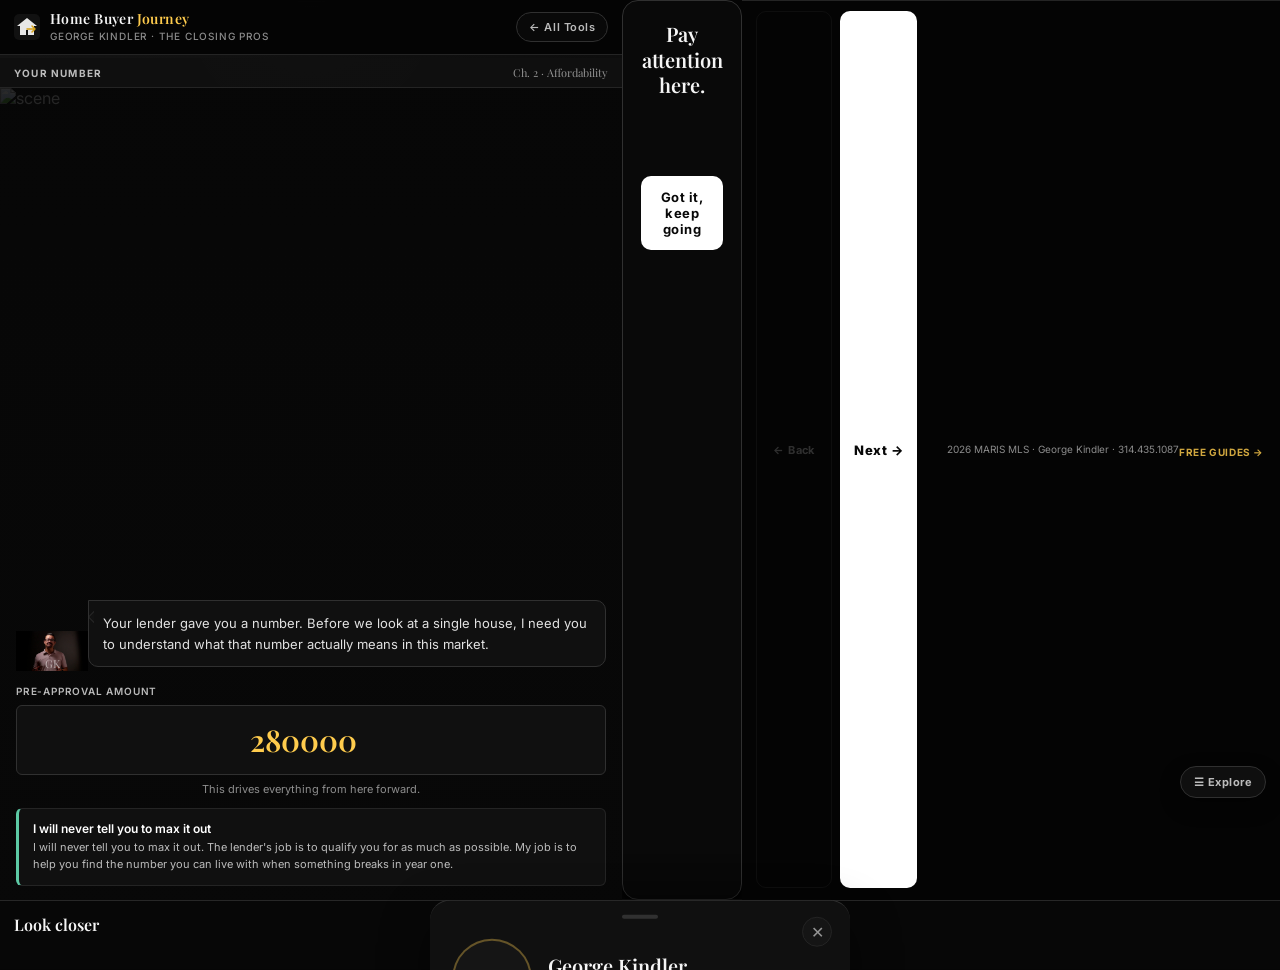
==== commit 94d40251: "Rename 02-affordability-render-fix-preserve-copy (1).html to 02-affordability.html" ====
--- a/02-affordability.html
+++ b/02-affordability.html
@@ -9,6 +9,31 @@
 <link href="https://fonts.googleapis.com/css2?family=Playfair+Display:wght@400;500;600;700&family=Inter:wght@300;400;500;600&display=swap" rel="stylesheet">
 <link rel="stylesheet" href="shared.css">
 <style>
+:root{
+  --surface2: var(--surface-2);
+  --line2: var(--line-2);
+  --white-80: var(--text-strong);
+  --white-70: var(--text);
+  --white-40: var(--text-soft);
+  --white-20: var(--text-dim);
+  --white-08: rgba(255,255,255,.08);
+  --gold-dim: var(--gold-soft);
+  --font-sans: "Inter",-apple-system,BlinkMacSystemFont,"Segoe UI",sans-serif;
+  --font-serif: "Playfair Display",Georgia,serif;
+}
+html,body{background:var(--bg);overflow:hidden;}
+body{display:flex;justify-content:center;}
+.app{width:100%;max-width:100%;height:100vh;height:100dvh;margin:0 auto;}
+@media (min-width:768px){.app{max-width:540px;}}
+@media (min-width:1024px){.app{max-width:640px;}}
+.scene-bar{gap:8px;}
+.context-pills{min-width:0;}
+.ctx-pill{max-width:140px;overflow:hidden;text-overflow:ellipsis;}
+.ftr{position:relative;z-index:50;}
+.bnav{position:relative;z-index:50;}
+</style>
+
+<style>
 /* ── CONTEXT PILLS — affordability-only ── */
 .context-pills{display:flex;gap:5px;align-items:center;flex:1;justify-content:center;padding:0 8px;}
 .ctx-pill{background:var(--surface2);border:1px solid var(--line2);border-radius:20px;padding:3px 9px;font-family:var(--font-sans);font-size:10px;font-weight:500;color:var(--white-70);cursor:pointer;transition:border-color .15s,color .15s;white-space:nowrap;line-height:1.4;}
@@ -36,12 +61,6 @@
 .big-inp{width:100%;padding:14px 16px;background:var(--surface);border:1px solid var(--line2);border-radius:6px;font-family:var(--font-serif);font-size:30px;font-weight:600;color:var(--gold);text-align:center;transition:border-color .15s;-webkit-appearance:none;}
 .big-inp:focus{outline:none;border-color:var(--gold);}
 .inp-note{font-size:11px;color:var(--white-20);text-align:center;margin-top:6px;line-height:1.5;}
-.inp-edit-kicker{display:flex;align-items:center;justify-content:center;gap:7px;margin:0 0 10px;color:var(--gold);font-family:var(--font-sans);font-size:10px;font-weight:700;letter-spacing:.08em;text-transform:uppercase;}
-.inp-edit-dot{width:7px;height:7px;border-radius:50%;background:var(--gold);box-shadow:0 0 14px rgba(255,204,77,.35);flex-shrink:0;}
-.journey-cta-wrap{position:absolute;left:16px;right:16px;bottom:88px;z-index:16;display:none;}
-.journey-cta-wrap.show{display:block;}
-.journey-cta-btn{width:100%;padding:14px 16px;background:var(--gold);border:none;border-radius:10px;font-family:var(--font-sans);font-size:13px;font-weight:800;letter-spacing:.05em;color:var(--bg);cursor:pointer;box-shadow:0 10px 26px rgba(0,0,0,.28);}
-.journey-cta-btn:active{transform:scale(.99);}
 
 .loan-row{display:grid;grid-template-columns:1fr 1fr 1fr;gap:8px;padding:14px 16px 4px;}
 .l-tile{background:var(--surface);border:1px solid var(--line2);border-radius:6px;padding:13px 8px;text-align:center;cursor:pointer;transition:all .15s;}
@@ -377,10 +396,6 @@
 var arrivedAt6From = (S.area && S.area !== 'skip') ? 5 : 2;
 
 var PREV_MAP = {0:null,1:0,2:1,3:2,4:2,5:4,6:5,7:6,8:7,9:8};
-function setJourneyCTA(show){
-  var el = document.getElementById('journey-cta-wrap');
-  if(el) el.classList.toggle('show', !!show);
-}
 
 // ════════════════════════════════════════════
 //  RENDER DISPATCH
@@ -411,7 +426,6 @@
   hideInputScene();
   showSceneLayers();
   buildChoices(sc.choices || []);
-  setJourneyCTA(!!sc.isLast);
   document.getElementById('btn-back').disabled = (idx === 0);
   var btnNext = document.getElementById('btn-next');
   if(sc.isLast){ btnNext.textContent = sc.nextLabel || 'Next \u2192'; btnNext.classList.add('gold'); }
@@ -429,7 +443,6 @@
 
 // ── AMOUNT INPUT ──────────────────────────────────────────────
 function renderAmountScene(sc,idx){
-  setJourneyCTA(false);
   updateProgress(idx);
   document.getElementById('scene-lbl').textContent = sc.room;
   hideSceneLayers(); dismissInterrupt(true); closeDrawer();
@@ -444,7 +457,6 @@
     +'<div class="inp-george-row"><div class="inp-g-face"><img referrerpolicy="no-referrer" src="assets/george-serious.png" onerror="this.style.display=\'none\'"><div class="fb">GK</div></div>'
     +'<div class="inp-bubble">'+sc.speak+'</div></div>'
     +'<div class="inp-field-wrap"><label class="inp-lbl">Pre-approval amount</label>'
-    +'<div class="inp-edit-kicker"><span class="inp-edit-dot"></span>Tap the gold number to change it</div>'
     +'<input class="big-inp" type="number" id="amt-inp" value="'+S.amount+'" min="50000" max="800000" step="5000" oninput="S.amount=parseInt(this.value)||280000;save();">'
     +'<div class="inp-note">'+sc.note+'</div></div>'
     +'<div style="margin:0 16px 14px;padding:12px 14px;background:var(--surface);border:1px solid var(--line);border-left:3px solid var(--green);border-radius:6px;">'
@@ -452,8 +464,6 @@
     +'<div style="font-size:11px;color:var(--white-40);line-height:1.55;">'+sc.subNote+'</div></div>'
     +'</div>';
   document.getElementById('stage').appendChild(el);
-  var amtInp = document.getElementById('amt-inp');
-  if(amtInp){ amtInp.addEventListener('focus', function(){ this.select(); }); }
   document.getElementById('btn-back').disabled = (idx===0);
   document.getElementById('btn-next').disabled = false;
   document.getElementById('btn-next').textContent = 'Next \u2192';
@@ -463,7 +473,6 @@
 
 // ── LOAN SCENE ────────────────────────────────────────────────
 function renderLoanScene(sc,idx){
-  setJourneyCTA(false);
   updateProgress(idx);
   document.getElementById('scene-lbl').textContent = sc.room;
   hideSceneLayers(); dismissInterrupt(true); closeDrawer();
@@ -520,7 +529,6 @@
 
 // ── AREA SCENE ────────────────────────────────────────────────
 function renderAreaScene(sc,idx){
-  setJourneyCTA(false);
   updateProgress(idx);
   document.getElementById('scene-lbl').textContent = sc.room;
   hideSceneLayers(); dismissInterrupt(true); closeDrawer();
@@ -576,7 +584,6 @@
 
 // ── NOT-LISTED SCENE ──────────────────────────────────────────
 function renderNotListedScene(sc,idx){
-  setJourneyCTA(false);
   updateProgress(idx);
   document.getElementById('scene-lbl').textContent = sc.room;
   setBg(sc.bg); setGeorge(sc.george);
@@ -601,7 +608,6 @@
 
 // ── BRANCH SCENE ──────────────────────────────────────────────
 function renderBranchScene(sc,idx){
-  setJourneyCTA(false);
   updateProgress(idx);
   document.getElementById('scene-lbl').textContent = sc.room;
   var area = AREAS.find(function(a){ return a.id === S.area; });
@@ -655,7 +661,6 @@
 
 // ── TIER DETAIL SCENE ─────────────────────────────────────────
 function renderTierDetailScene(sc,idx){
-  setJourneyCTA(false);
   updateProgress(idx);
   document.getElementById('scene-lbl').textContent = sc.room;
   setBg(sc.bg); setGeorge(sc.george);
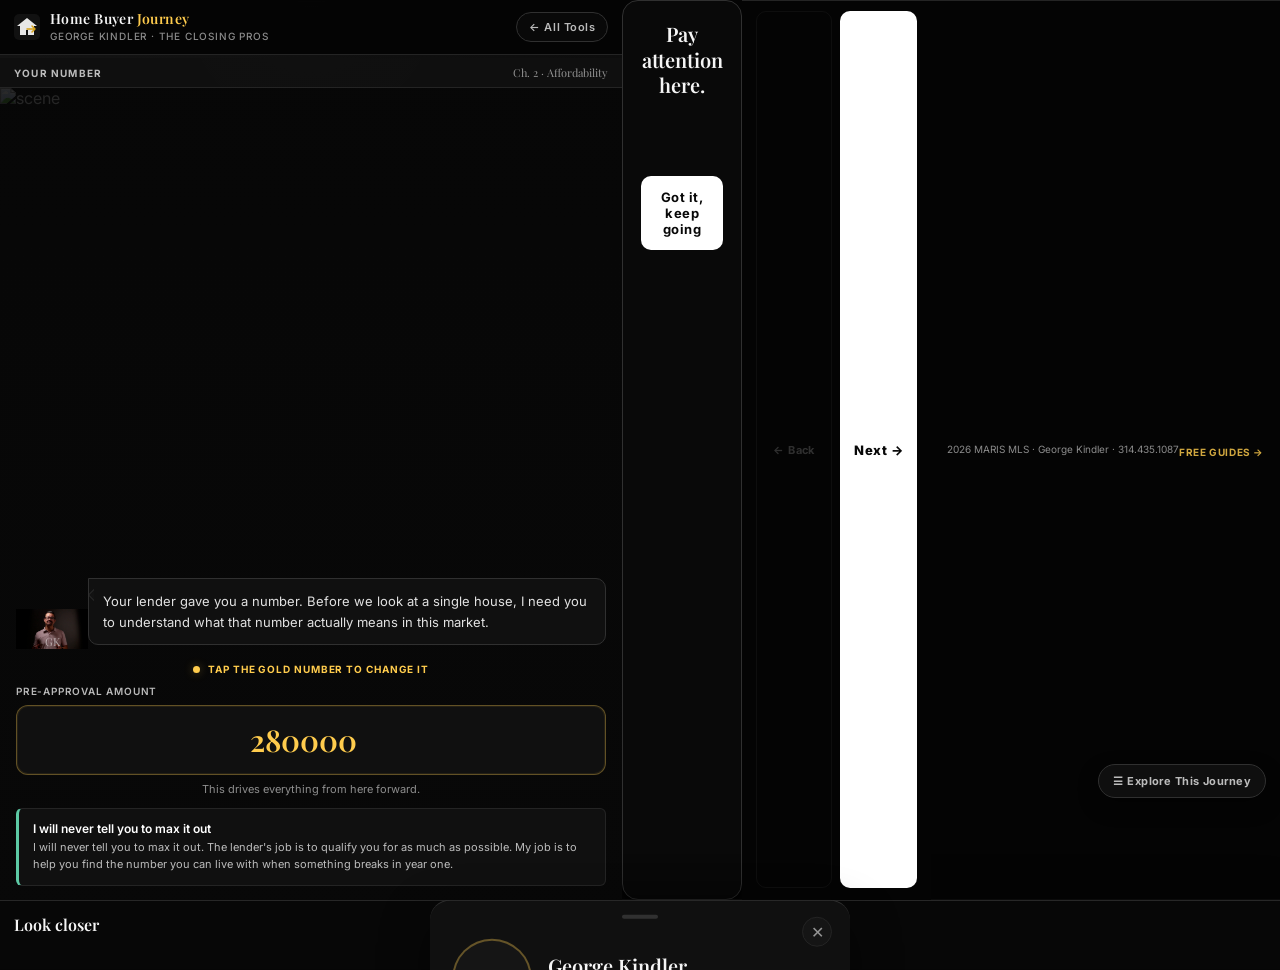
==== commit 6a6c3296: "Rename 02-affordability-corrected-preserve-copy.html to 02-affordability.html" ====
--- a/02-affordability.html
+++ b/02-affordability.html
@@ -8,31 +8,6 @@
 <script>window.dataLayer=window.dataLayer||[];function gtag(){dataLayer.push(arguments);}gtag('js',new Date());gtag('config','G-EEE14BZT9P');</script>
 <link href="https://fonts.googleapis.com/css2?family=Playfair+Display:wght@400;500;600;700&family=Inter:wght@300;400;500;600&display=swap" rel="stylesheet">
 <link rel="stylesheet" href="shared.css">
-<style>
-:root{
-  --surface2: var(--surface-2);
-  --line2: var(--line-2);
-  --white-80: var(--text-strong);
-  --white-70: var(--text);
-  --white-40: var(--text-soft);
-  --white-20: var(--text-dim);
-  --white-08: rgba(255,255,255,.08);
-  --gold-dim: var(--gold-soft);
-  --font-sans: "Inter",-apple-system,BlinkMacSystemFont,"Segoe UI",sans-serif;
-  --font-serif: "Playfair Display",Georgia,serif;
-}
-html,body{background:var(--bg);overflow:hidden;}
-body{display:flex;justify-content:center;}
-.app{width:100%;max-width:100%;height:100vh;height:100dvh;margin:0 auto;}
-@media (min-width:768px){.app{max-width:540px;}}
-@media (min-width:1024px){.app{max-width:640px;}}
-.scene-bar{gap:8px;}
-.context-pills{min-width:0;}
-.ctx-pill{max-width:140px;overflow:hidden;text-overflow:ellipsis;}
-.ftr{position:relative;z-index:50;}
-.bnav{position:relative;z-index:50;}
-</style>
-
 <style>
 /* ── CONTEXT PILLS — affordability-only ── */
 .context-pills{display:flex;gap:5px;align-items:center;flex:1;justify-content:center;padding:0 8px;}
@@ -102,6 +77,78 @@
 .int-text .cost{font-family:var(--font-serif);font-size:20px;color:var(--warn);display:block;margin:6px 0;}
 .int-text .flag{color:var(--red);font-weight:600;}
 .int-text .good{color:var(--green);font-weight:600;}
+
+/* ===== affordability modernization compatibility ===== */
+:root{
+  --surface2:var(--surface-2);
+  --line2:var(--line-2);
+  --white-80:var(--text-strong);
+  --white-70:var(--text);
+  --white-40:var(--text-soft);
+  --white-20:var(--text-dim);
+  --white-08:rgba(255,255,255,.08);
+  --gold-dim:var(--gold-soft);
+}
+body{background:var(--bg);display:flex;justify-content:center;}
+.app{width:100%;max-width:100%;height:100vh;height:100dvh;}
+@media(min-width:768px){.app{max-width:540px;}}
+@media(min-width:1024px){.app{max-width:640px;}}
+/* clear duplicate broken bio fragments inside interrupt card */
+.interrupt-card .gas,
+.interrupt-card .george-about-bio,
+.interrupt-card .george-about-call{display:none!important;}
+.choice-btn{
+  width:100%;
+  display:block;
+  background:rgba(255,255,255,.02);
+  border:1px solid var(--line2);
+  border-radius:10px;
+  padding:14px 14px;
+  text-align:left;
+  color:var(--white-80);
+  font-family:var(--font-sans);
+  font-size:13px;
+  font-weight:600;
+  line-height:1.5;
+  cursor:pointer;
+  transition:border-color .18s ease,background .18s ease,color .18s ease,transform .12s ease;
+}
+.choice-btn + .choice-btn{margin-top:8px;}
+.choice-btn:hover{border-color:var(--gold-line);background:rgba(255,255,255,.04);}
+.choice-btn:active{transform:scale(.99);}
+.choice-btn.selected{border-color:var(--gold);background:var(--gold-soft);color:var(--text-strong);}
+.big-inp{
+  border-color:var(--gold-line);
+  border-radius:12px;
+  box-shadow:inset 0 0 0 1px rgba(255,204,77,.08);
+}
+.big-inp:focus{background:rgba(255,255,255,.04);}
+.edit-cue{
+  display:flex;
+  align-items:center;
+  justify-content:center;
+  gap:8px;
+  margin-bottom:10px;
+  color:var(--gold);
+  font-size:10px;
+  font-weight:700;
+  letter-spacing:.09em;
+  text-transform:uppercase;
+}
+.edit-cue::before{
+  content:"";
+  width:7px;
+  height:7px;
+  border-radius:50%;
+  background:var(--gold);
+  box-shadow:0 0 10px rgba(255,204,77,.35);
+}
+.jump-trigger{
+  padding:9px 14px;
+  border-radius:999px;
+  font-weight:700;
+}
+
 </style>
 </head>
 <body>
@@ -192,7 +239,7 @@
     <div class="ftr-r"><a href="https://sites.google.com/view/st-louis-real-estate-guides/freestlouisrealestateguides" target="_blank">Free Guides &rarr;</a></div>
   </footer>
 
-  <div class="jump-trigger" onclick="openJump()">&#9776; Explore</div>
+  <div class="jump-trigger" onclick="openJump()">&#9776; Explore This Journey</div>
   <div class="jump-ov" id="jump-ov">
     <div class="jump-sh">
       <div class="jump-hnd"></div>
@@ -456,8 +503,8 @@
     +'<div class="input-content">'
     +'<div class="inp-george-row"><div class="inp-g-face"><img referrerpolicy="no-referrer" src="assets/george-serious.png" onerror="this.style.display=\'none\'"><div class="fb">GK</div></div>'
     +'<div class="inp-bubble">'+sc.speak+'</div></div>'
-    +'<div class="inp-field-wrap"><label class="inp-lbl">Pre-approval amount</label>'
-    +'<input class="big-inp" type="number" id="amt-inp" value="'+S.amount+'" min="50000" max="800000" step="5000" oninput="S.amount=parseInt(this.value)||280000;save();">'
+    +'<div class="inp-field-wrap"><div class="edit-cue">Tap the gold number to change it</div><label class="inp-lbl">Pre-approval amount</label>'
+    +'<input class="big-inp" type="number" id="amt-inp" value="'+S.amount+'" min="50000" max="800000" step="5000" onfocus="this.select()" oninput="S.amount=parseInt(this.value)||280000;save();">'
     +'<div class="inp-note">'+sc.note+'</div></div>'
     +'<div style="margin:0 16px 14px;padding:12px 14px;background:var(--surface);border:1px solid var(--line);border-left:3px solid var(--green);border-radius:6px;">'
     +'<div style="font-size:12px;font-weight:600;color:var(--white);margin-bottom:3px;">I will never tell you to max it out</div>'
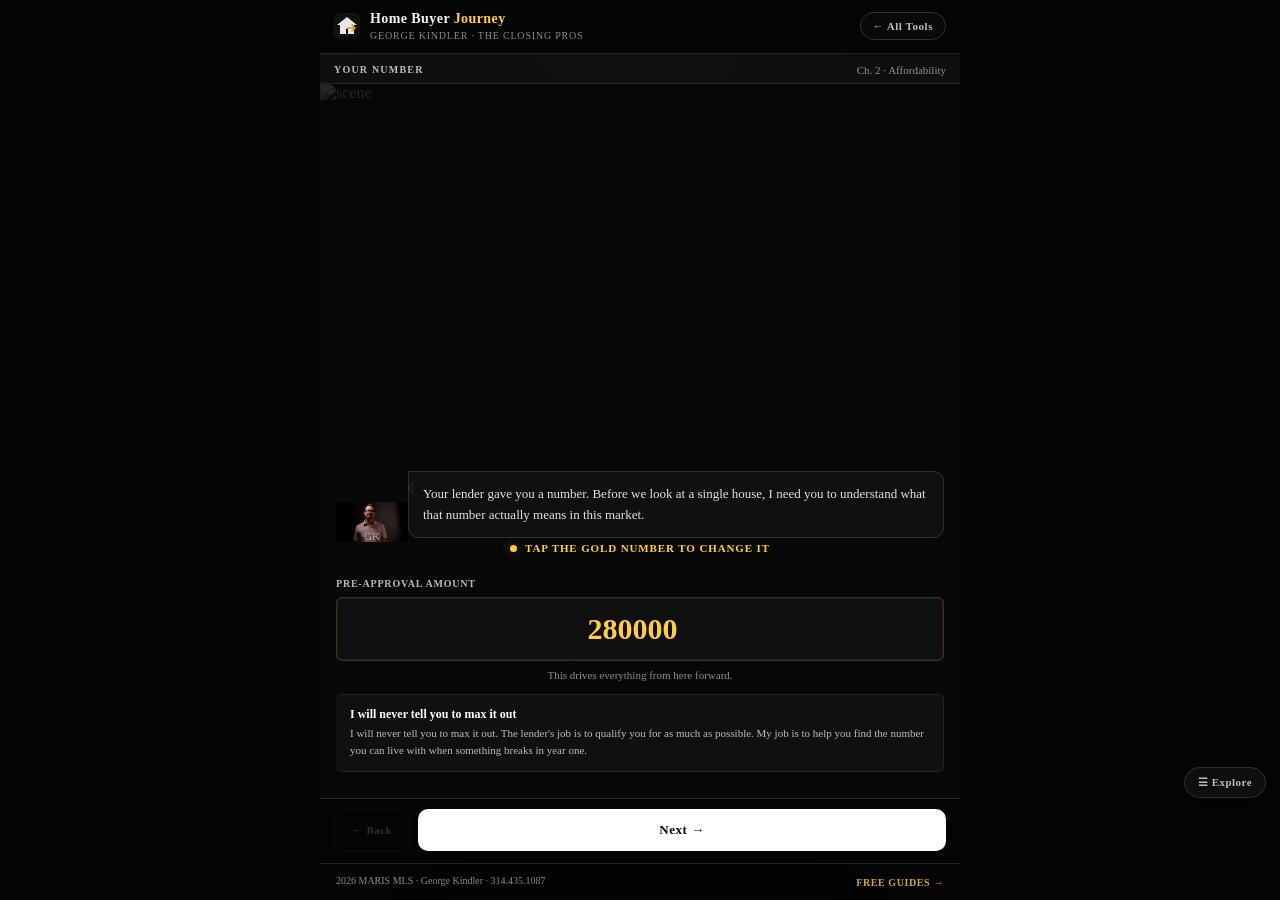
==== commit bc4e1982: "Update and rename 02-affordabilit.html to 02-affordability.html" ====
--- a/02-affordability.html
+++ b/02-affordability.html
@@ -3,7 +3,7 @@
 <head>
 <meta charset="UTF-8">
 <meta name="viewport" content="width=device-width, initial-scale=1.0, maximum-scale=1.0, user-scalable=no">
-<title>Home Buyer Journey · Chapter 2 · Affordability</title>
+<title>STL Home Buyer Journey · Chapter 2 · Affordability</title>
 <script async src="https://www.googletagmanager.com/gtag/js?id=G-EEE14BZT9P"></script>
 <script>window.dataLayer=window.dataLayer||[];function gtag(){dataLayer.push(arguments);}gtag('js',new Date());gtag('config','G-EEE14BZT9P');</script>
 <link href="https://fonts.googleapis.com/css2?family=Playfair+Display:wght@400;500;600;700&family=Inter:wght@300;400;500;600&display=swap" rel="stylesheet">
@@ -78,76 +78,101 @@
 .int-text .flag{color:var(--red);font-weight:600;}
 .int-text .good{color:var(--green);font-weight:600;}
 
-/* ===== affordability modernization compatibility ===== */
+/* ── MOBILE-FIRST RENDER FIXES ─────────────────────────────── */
 :root{
-  --surface2:var(--surface-2);
-  --line2:var(--line-2);
-  --white-80:var(--text-strong);
-  --white-70:var(--text);
-  --white-40:var(--text-soft);
-  --white-20:var(--text-dim);
-  --white-08:rgba(255,255,255,.08);
-  --gold-dim:var(--gold-soft);
-}
-body{background:var(--bg);display:flex;justify-content:center;}
-.app{width:100%;max-width:100%;height:100vh;height:100dvh;}
-@media(min-width:768px){.app{max-width:540px;}}
-@media(min-width:1024px){.app{max-width:640px;}}
-/* clear duplicate broken bio fragments inside interrupt card */
-.interrupt-card .gas,
-.interrupt-card .george-about-bio,
-.interrupt-card .george-about-call{display:none!important;}
-.choice-btn{
+  --surface2: var(--surface-2, #151515);
+  --line2: var(--line-2, #303030);
+  --white-70: var(--text, rgba(255,255,255,.88));
+  --white-40: var(--text-soft, rgba(255,255,255,.72));
+  --white-20: var(--text-dim, rgba(255,255,255,.54));
+  --white-08: rgba(255,255,255,.08);
+  --gold-dim: var(--gold-soft, rgba(255,204,77,.18));
+  --font-sans: var(--font-sans, "Inter",-apple-system,BlinkMacSystemFont,"Segoe UI",sans-serif);
+  --font-serif: var(--font-serif, "Playfair Display",Georgia,serif);
+  --warn: var(--warn, #e8a020);
+  --red: var(--red, #e05555);
+  --green: var(--green, #5dcaa5);
+}
+html,body{height:100%;overflow:hidden;background:var(--bg);}
+body{display:flex;justify-content:center;}
+.app{
   width:100%;
-  display:block;
-  background:rgba(255,255,255,.02);
-  border:1px solid var(--line2);
-  border-radius:10px;
-  padding:14px 14px;
-  text-align:left;
-  color:var(--white-80);
-  font-family:var(--font-sans);
-  font-size:13px;
-  font-weight:600;
-  line-height:1.5;
-  cursor:pointer;
-  transition:border-color .18s ease,background .18s ease,color .18s ease,transform .12s ease;
-}
-.choice-btn + .choice-btn{margin-top:8px;}
-.choice-btn:hover{border-color:var(--gold-line);background:rgba(255,255,255,.04);}
-.choice-btn:active{transform:scale(.99);}
-.choice-btn.selected{border-color:var(--gold);background:var(--gold-soft);color:var(--text-strong);}
+  max-width:100%;
+  height:100vh;
+  height:100dvh;
+  display:flex;
+  flex-direction:column;
+  overflow:hidden;
+}
+@media (min-width:768px){ .app{max-width:540px;} }
+@media (min-width:1024px){ .app{max-width:640px;} }
+
+.hdr,.scene-bar,.bnav,.ftr{flex-shrink:0;}
+.scene-bar{gap:8px;}
+.scene-lbl,.scene-ch{white-space:nowrap;}
+.stage{flex:1;min-height:0;position:relative;overflow:hidden;}
+.scene-bg img{opacity:.5;filter:saturate(.9) contrast(1.02) brightness(.72);}
+.scene-caption{
+  max-height:none;
+  overflow-y:auto;
+  min-height:0;
+  padding:16px 16px calc(20px + env(safe-area-inset-bottom)) 108px;
+}
+@media (max-width:430px){
+  .scene-caption{padding-left:96px;}
+  .sc-room{font-size:34px;}
+  .sc-title{font-size:17px;}
+  .sc-sub{font-size:13px;line-height:1.66;}
+  .george-float{width:90px;}
+}
+#scene-caption.hide-for-input,
+#george-float.hide-for-input{display:none;}
+.input-scene{
+  position:absolute;inset:0;z-index:30;
+  display:flex;flex-direction:column;
+  background:var(--bg);
+}
+.input-content{
+  position:relative;z-index:2;flex:1;min-height:0;
+  display:flex;flex-direction:column;justify-content:flex-end;
+  overflow-y:auto;-webkit-overflow-scrolling:touch;
+  padding-bottom:12px;
+}
+.inp-field-wrap{padding:14px 16px 10px;}
+.inp-edit-note{
+  display:flex;align-items:center;justify-content:center;gap:8px;
+  margin:0 16px 10px;
+  color:var(--gold);
+  font-size:11px;font-weight:700;letter-spacing:.08em;text-transform:uppercase;
+}
+.inp-edit-note::before{
+  content:'';width:7px;height:7px;border-radius:50%;
+  background:var(--gold);box-shadow:0 0 12px rgba(255,204,77,.35);
+}
 .big-inp{
-  border-color:var(--gold-line);
-  border-radius:12px;
+  border-color:var(--gold-dim);
   box-shadow:inset 0 0 0 1px rgba(255,204,77,.08);
 }
-.big-inp:focus{background:rgba(255,255,255,.04);}
-.edit-cue{
-  display:flex;
-  align-items:center;
-  justify-content:center;
-  gap:8px;
-  margin-bottom:10px;
-  color:var(--gold);
-  font-size:10px;
-  font-weight:700;
-  letter-spacing:.09em;
-  text-transform:uppercase;
-}
-.edit-cue::before{
-  content:"";
-  width:7px;
-  height:7px;
-  border-radius:50%;
-  background:var(--gold);
-  box-shadow:0 0 10px rgba(255,204,77,.35);
+.big-inp:focus{border-color:var(--gold);background:rgba(255,255,255,.04);}
+.inp-note strong{color:var(--white);}
+.loan-row{grid-template-columns:repeat(3,minmax(0,1fr));}
+.area-grid{padding-bottom:12px;}
+.bnav{
+  padding-bottom:calc(12px + env(safe-area-inset-bottom));
+}
+.ftr{
+  padding-bottom:calc(10px + env(safe-area-inset-bottom));
 }
 .jump-trigger{
-  padding:9px 14px;
-  border-radius:999px;
-  font-weight:700;
-}
+  bottom:calc(102px + env(safe-area-inset-bottom));
+}
+.drawer{
+  max-height:min(52vh, 420px);
+  overflow-y:auto;
+  padding-bottom:calc(18px + env(safe-area-inset-bottom));
+}
+.context-pills{min-width:0;overflow:hidden;}
+.ctx-pill{text-overflow:ellipsis;overflow:hidden;max-width:42vw;}
 
 </style>
 </head>
@@ -207,13 +232,6 @@
         <img referrerpolicy="no-referrer" id="int-george-img" src="assets/george-serious.png" alt="George" onerror="this.style.display='none'">
         <div class="fb">GK</div>
       </div>
-            <div class="gas"><div class="gas-num">13</div><div class="gas-lbl">Years STL</div></div>
-            <div class="gas"><div class="gas-num">130+</div><div class="gas-lbl">Invest. Deals</div></div>
-          </div>
-          <div class="george-about-bio">I will never sell you. My job is to consult &mdash; help you weigh the facts against my experience. <strong>I started as a $9-an-hour laborer flipping houses.</strong> I&rsquo;ve pulled walls, been buried in 1950s insulation, hung drywall, owned rentals and an Airbnb. 250+ homes sold in St. Louis. I know what it takes to buy, sell, and own real estate.</div>
-          <a class="george-about-call" href="tel:3144351087">&#9742; 314.435.1087 &mdash; No obligation</a>
-        </div>
-      </div>
       <div class="int-bubble">
         <div class="int-title" id="int-title">Pay attention here.</div>
         <div class="int-text" id="int-text"></div>
@@ -239,7 +257,7 @@
     <div class="ftr-r"><a href="https://sites.google.com/view/st-louis-real-estate-guides/freestlouisrealestateguides" target="_blank">Free Guides &rarr;</a></div>
   </footer>
 
-  <div class="jump-trigger" onclick="openJump()">&#9776; Explore This Journey</div>
+  <div class="jump-trigger" onclick="openJump()">&#9776; Explore</div>
   <div class="jump-ov" id="jump-ov">
     <div class="jump-sh">
       <div class="jump-hnd"></div>
@@ -503,14 +521,16 @@
     +'<div class="input-content">'
     +'<div class="inp-george-row"><div class="inp-g-face"><img referrerpolicy="no-referrer" src="assets/george-serious.png" onerror="this.style.display=\'none\'"><div class="fb">GK</div></div>'
     +'<div class="inp-bubble">'+sc.speak+'</div></div>'
-    +'<div class="inp-field-wrap"><div class="edit-cue">Tap the gold number to change it</div><label class="inp-lbl">Pre-approval amount</label>'
-    +'<input class="big-inp" type="number" id="amt-inp" value="'+S.amount+'" min="50000" max="800000" step="5000" onfocus="this.select()" oninput="S.amount=parseInt(this.value)||280000;save();">'
+    +'<div class="inp-edit-note">Tap the gold number to change it</div>'+'<div class="inp-field-wrap"><label class="inp-lbl">Pre-approval amount</label>'
+    +'<input class="big-inp" type="number" id="amt-inp" value="'+S.amount+'" min="50000" max="800000" step="5000" oninput="S.amount=parseInt(this.value)||280000;save();">'
     +'<div class="inp-note">'+sc.note+'</div></div>'
     +'<div style="margin:0 16px 14px;padding:12px 14px;background:var(--surface);border:1px solid var(--line);border-left:3px solid var(--green);border-radius:6px;">'
     +'<div style="font-size:12px;font-weight:600;color:var(--white);margin-bottom:3px;">I will never tell you to max it out</div>'
     +'<div style="font-size:11px;color:var(--white-40);line-height:1.55;">'+sc.subNote+'</div></div>'
     +'</div>';
   document.getElementById('stage').appendChild(el);
+  var amtInput = document.getElementById('amt-inp');
+  if(amtInput){ amtInput.addEventListener('focus', function(){ this.select(); }); }
   document.getElementById('btn-back').disabled = (idx===0);
   document.getElementById('btn-next').disabled = false;
   document.getElementById('btn-next').textContent = 'Next \u2192';
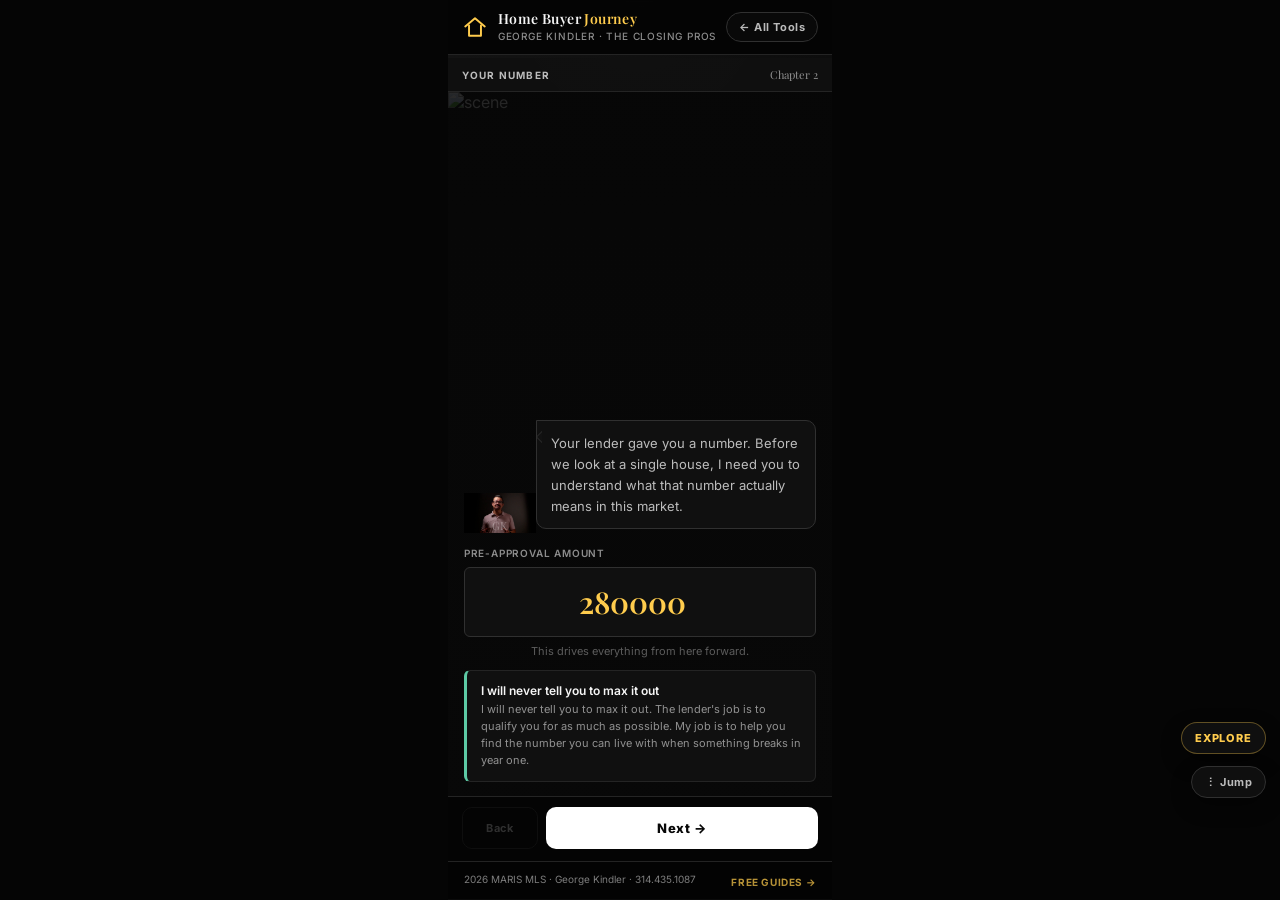
==== commit d37d3980: "Rename 02-affordability (1).html to 02-affordability.html" ====
--- a/02-affordability.html
+++ b/02-affordability.html
@@ -3,303 +3,122 @@
 <head>
 <meta charset="UTF-8">
 <meta name="viewport" content="width=device-width, initial-scale=1.0, maximum-scale=1.0, user-scalable=no">
-<title>STL Home Buyer Journey · Chapter 2 · Affordability</title>
+<title>Home Buyer Journey · Chapter 2 · Affordability</title>
 <script async src="https://www.googletagmanager.com/gtag/js?id=G-EEE14BZT9P"></script>
 <script>window.dataLayer=window.dataLayer||[];function gtag(){dataLayer.push(arguments);}gtag('js',new Date());gtag('config','G-EEE14BZT9P');</script>
 <link href="https://fonts.googleapis.com/css2?family=Playfair+Display:wght@400;500;600;700&family=Inter:wght@300;400;500;600&display=swap" rel="stylesheet">
 <link rel="stylesheet" href="shared.css">
 <style>
-/* ── CONTEXT PILLS — affordability-only ── */
+/* ── AFFORDABILITY-ONLY STYLES ── */
+
+/* Context pills */
 .context-pills{display:flex;gap:5px;align-items:center;flex:1;justify-content:center;padding:0 8px;}
-.ctx-pill{background:var(--surface2);border:1px solid var(--line2);border-radius:20px;padding:3px 9px;font-family:var(--font-sans);font-size:10px;font-weight:500;color:var(--white-70);cursor:pointer;transition:border-color .15s,color .15s;white-space:nowrap;line-height:1.4;}
+.ctx-pill{background:var(--surface-2);border:1px solid var(--line-2);border-radius:20px;padding:3px 9px;font-family:var(--font-sans);font-size:10px;font-weight:500;color:var(--text-soft);cursor:pointer;transition:border-color .15s,color .15s;white-space:nowrap;line-height:1.4;}
 .ctx-pill:hover{border-color:var(--gold);color:var(--gold);}
-.ctx-pill-area{color:var(--white-40);}
-
-/* ── INPUT SCENE — amount / loan / area pickers ── */
+.ctx-pill-area{color:var(--text-dim);}
+
+/* Input scene overlay */
 .input-scene{position:absolute;inset:0;display:flex;flex-direction:column;z-index:30;background:var(--bg);}
 .input-scene-bg{position:absolute;inset:0;}
 .input-scene-bg img{width:100%;height:100%;object-fit:cover;display:block;animation:kb 22s ease-in-out infinite alternate;opacity:.35;}
 .input-overlay{position:absolute;inset:0;background:linear-gradient(to bottom,rgba(8,8,8,.6) 0%,rgba(8,8,8,.82) 60%,rgba(8,8,8,.97) 100%);}
-.input-content{position:relative;z-index:2;flex:1;display:flex;flex-direction:column;justify-content:flex-end;padding:0 0 0 0;}
-
+.input-content{position:relative;z-index:2;flex:1;display:flex;flex-direction:column;justify-content:flex-end;padding:0;}
+
+/* George bubble row in input scenes */
 .inp-george-row{display:flex;align-items:flex-end;gap:0;padding:0 16px 0;flex-shrink:0;}
 .inp-g-face{width:72px;height:72px;flex-shrink:0;position:relative;}
 .inp-g-face img{width:100%;height:100%;object-fit:contain;object-position:bottom center;display:block;}
-.inp-g-face .fb{position:absolute;inset:0;display:flex;align-items:flex-end;justify-content:center;font-family:var(--font-serif);font-size:11px;color:var(--white-20);}
-.inp-bubble{flex:1;background:rgba(17,17,17,.95);border:1px solid var(--line2);border-radius:0 10px 10px 10px;padding:12px 14px;font-family:var(--font-sans);font-size:13px;color:var(--white-70);line-height:1.6;position:relative;margin-bottom:4px;}
-.inp-bubble::before{content:'';position:absolute;left:-7px;top:10px;border:6px solid transparent;border-right-color:var(--line2);}
+.inp-g-face .fb{position:absolute;inset:0;display:flex;align-items:flex-end;justify-content:center;font-family:var(--font-serif);font-size:11px;color:var(--text-faint);}
+.inp-bubble{flex:1;background:rgba(17,17,17,.95);border:1px solid var(--line-2);border-radius:0 10px 10px 10px;padding:12px 14px;font-family:var(--font-sans);font-size:13px;color:var(--text-soft);line-height:1.6;position:relative;margin-bottom:4px;}
+.inp-bubble::before{content:'';position:absolute;left:-7px;top:10px;border:6px solid transparent;border-right-color:var(--line-2);}
 .inp-bubble::after{content:'';position:absolute;left:-5px;top:11px;border:5px solid transparent;border-right-color:rgba(17,17,17,.95);}
-.inp-bubble strong{color:var(--white);}
-
+.inp-bubble strong{color:var(--text-strong);}
+
+/* Amount input */
 .inp-field-wrap{padding:14px 16px 10px;}
-.inp-lbl{display:block;font-size:10px;font-weight:600;letter-spacing:.08em;text-transform:uppercase;color:var(--white-40);margin-bottom:8px;}
-.big-inp{width:100%;padding:14px 16px;background:var(--surface);border:1px solid var(--line2);border-radius:6px;font-family:var(--font-serif);font-size:30px;font-weight:600;color:var(--gold);text-align:center;transition:border-color .15s;-webkit-appearance:none;}
+.inp-lbl{display:block;font-size:10px;font-weight:600;letter-spacing:.08em;text-transform:uppercase;color:var(--text-dim);margin-bottom:8px;}
+.big-inp{width:100%;padding:14px 16px;background:var(--surface);border:1px solid var(--line-2);border-radius:6px;font-family:var(--font-serif);font-size:30px;font-weight:600;color:var(--gold);text-align:center;transition:border-color .15s;-webkit-appearance:none;}
 .big-inp:focus{outline:none;border-color:var(--gold);}
-.inp-note{font-size:11px;color:var(--white-20);text-align:center;margin-top:6px;line-height:1.5;}
-
+.inp-note{font-size:11px;color:var(--text-faint);text-align:center;margin-top:6px;line-height:1.5;}
+
+/* Loan tiles */
 .loan-row{display:grid;grid-template-columns:1fr 1fr 1fr;gap:8px;padding:14px 16px 4px;}
-.l-tile{background:var(--surface);border:1px solid var(--line2);border-radius:6px;padding:13px 8px;text-align:center;cursor:pointer;transition:all .15s;}
-.l-tile.sel{border-color:var(--gold);background:var(--gold-dim);}
+.l-tile{background:var(--surface);border:1px solid var(--line-2);border-radius:6px;padding:13px 8px;text-align:center;cursor:pointer;transition:all .15s;}
+.l-tile.sel{border-color:var(--gold);background:var(--gold-soft);}
 .l-tile:active{transform:scale(.97);}
-.l-name{font-family:var(--font-serif);font-size:16px;font-weight:600;color:var(--white);margin-bottom:3px;}
+.l-name{font-family:var(--font-serif);font-size:16px;font-weight:600;color:var(--text-strong);margin-bottom:3px;}
 .l-tile.sel .l-name{color:var(--gold);}
-.l-sub{font-size:9px;color:var(--white-40);line-height:1.4;}
+.l-sub{font-size:9px;color:var(--text-dim);line-height:1.4;}
 .loan-desc-wrap{padding:0 16px 8px;}
 
+/* Area tiles */
 .area-grid{display:grid;grid-template-columns:1fr 1fr;gap:8px;padding:12px 16px 4px;}
-.area-tile{background:var(--surface);border:1px solid var(--line2);border-radius:8px;padding:13px 12px;cursor:pointer;transition:all .15s;}
+.area-tile{background:var(--surface);border:1px solid var(--line-2);border-radius:8px;padding:13px 12px;cursor:pointer;transition:all .15s;}
 .area-tile:active{transform:scale(.97);}
-.area-tile:hover{border-color:var(--white-20);}
-.area-tile.sel{border-color:var(--gold);background:var(--gold-dim);}
-.at-name{font-family:var(--font-serif);font-size:14px;font-weight:600;color:var(--white);margin-bottom:3px;}
+.area-tile:hover{border-color:var(--text-faint);}
+.area-tile.sel{border-color:var(--gold);background:var(--gold-soft);}
+.at-name{font-family:var(--font-serif);font-size:14px;font-weight:600;color:var(--text-strong);margin-bottom:3px;}
 .area-tile.sel .at-name{color:var(--gold);}
-.at-zips{font-size:10px;color:var(--white-40);line-height:1.4;}
-.at-med{font-size:10px;color:var(--white-20);margin-top:4px;}
+.at-zips{font-size:10px;color:var(--text-dim);line-height:1.4;}
+.at-med{font-size:10px;color:var(--text-faint);margin-top:4px;}
 .area-tile.not-listed{grid-column:1/-1;border-style:dashed;}
-.area-tile.not-listed .at-name{color:var(--white-40);font-size:13px;}
+.area-tile.not-listed .at-name{color:var(--text-dim);font-size:13px;}
 .area-skip-link{text-align:center;padding:6px 16px 10px;font-size:11px;color:var(--gold);cursor:pointer;opacity:.7;}
 .area-skip-link:hover{opacity:1;}
 
-/* ── SCENE CAPTION — affordability has scrollable card ── */
-.sc-peek{position:absolute;top:8px;right:12px;font-family:var(--font-sans);font-size:9px;font-weight:600;letter-spacing:.08em;text-transform:uppercase;color:var(--white-20);cursor:pointer;transition:color .15s;background:none;border:none;padding:0;}
-.sc-peek:hover{color:var(--white-40);}
-.scene-caption{position:absolute;bottom:0;left:0;right:0;z-index:11;max-height:72%;overflow-y:auto;-webkit-overflow-scrolling:touch;padding:16px 16px 18px 100px;transition:opacity .35s ease,transform .35s ease;}
+/* Scrollable caption override for affordability */
+.scene-caption{max-height:72%;overflow-y:auto;-webkit-overflow-scrolling:touch;}
 .scene-caption::-webkit-scrollbar{display:none;}
-
-/* ── DRAWER RESPONSE — flat engine ── */
-.drawer-response{font-family:var(--font-sans);font-size:12px;font-weight:400;color:var(--white-40);line-height:1.65;overflow-y:auto;-webkit-overflow-scrolling:touch;max-height:0;transition:max-height .4s ease,opacity .3s ease;opacity:0;flex-shrink:0;margin-top:0;}
+.sc-peek{position:absolute;top:8px;right:12px;font-family:var(--font-sans);font-size:9px;font-weight:600;letter-spacing:.08em;text-transform:uppercase;color:var(--text-faint);cursor:pointer;transition:color .15s;background:none;border:none;padding:0;z-index:12;}
+.sc-peek:hover{color:var(--text-dim);}
+
+/* Affordability flat drawer response */
+.drawer-response{font-family:var(--font-sans);font-size:12px;font-weight:400;color:var(--text-dim);line-height:1.65;overflow-y:auto;-webkit-overflow-scrolling:touch;max-height:0;transition:max-height .4s ease,opacity .3s ease;opacity:0;flex-shrink:0;margin-top:0;}
 .drawer-response::-webkit-scrollbar{display:none;}
 .drawer-response.show{max-height:130px;opacity:1;margin-top:8px;}
-.drawer-response .r-deep{display:block;margin-top:8px;padding-top:8px;border-top:1px solid var(--line);font-size:11px;color:var(--white-20);cursor:pointer;}
-.drawer-response .r-deep:hover{color:var(--white-40);}
-
-/* ── INT-TEXT special spans ── */
+.drawer-response .r-deep{display:block;margin-top:8px;padding-top:8px;border-top:1px solid var(--line);font-size:11px;color:var(--text-faint);cursor:pointer;}
+.drawer-response .r-deep:hover{color:var(--text-dim);}
+
+/* Affordability choice button style (flat, not card) */
+.choice-btn{background:transparent;border:1px solid var(--line-2);border-radius:6px;padding:12px 14px;font-family:var(--font-sans);font-size:13px;font-weight:400;color:var(--text-soft);text-align:left;cursor:pointer;transition:border-color .15s,color .15s,background .15s;display:flex;align-items:center;gap:10px;width:100%;}
+.choice-btn:hover{border-color:var(--text-faint);color:var(--text-strong);}
+.choice-btn:active{transform:scale(.98);}
+.choice-btn.selected{border-color:var(--gold);color:var(--text-strong);background:var(--gold-soft);}
+.choice-btn .c-ico{font-size:16px;flex-shrink:0;}
+
+/* Interrupt text special spans */
 .int-text .cost{font-family:var(--font-serif);font-size:20px;color:var(--warn);display:block;margin:6px 0;}
 .int-text .flag{color:var(--red);font-weight:600;}
 .int-text .good{color:var(--green);font-weight:600;}
-
-/* ── MOBILE-FIRST RENDER FIXES ─────────────────────────────── */
-:root{
-  --surface2: var(--surface-2, #151515);
-  --line2: var(--line-2, #303030);
-  --white-70: var(--text, rgba(255,255,255,.88));
-  --white-40: var(--text-soft, rgba(255,255,255,.72));
-  --white-20: var(--text-dim, rgba(255,255,255,.54));
-  --white-08: rgba(255,255,255,.08);
-  --gold-dim: var(--gold-soft, rgba(255,204,77,.18));
-  --font-sans: var(--font-sans, "Inter",-apple-system,BlinkMacSystemFont,"Segoe UI",sans-serif);
-  --font-serif: var(--font-serif, "Playfair Display",Georgia,serif);
-  --warn: var(--warn, #e8a020);
-  --red: var(--red, #e05555);
-  --green: var(--green, #5dcaa5);
-}
-html,body{height:100%;overflow:hidden;background:var(--bg);}
-body{display:flex;justify-content:center;}
-.app{
-  width:100%;
-  max-width:100%;
-  height:100vh;
-  height:100dvh;
-  display:flex;
-  flex-direction:column;
-  overflow:hidden;
-}
-@media (min-width:768px){ .app{max-width:540px;} }
-@media (min-width:1024px){ .app{max-width:640px;} }
-
-.hdr,.scene-bar,.bnav,.ftr{flex-shrink:0;}
-.scene-bar{gap:8px;}
-.scene-lbl,.scene-ch{white-space:nowrap;}
-.stage{flex:1;min-height:0;position:relative;overflow:hidden;}
-.scene-bg img{opacity:.5;filter:saturate(.9) contrast(1.02) brightness(.72);}
-.scene-caption{
-  max-height:none;
-  overflow-y:auto;
-  min-height:0;
-  padding:16px 16px calc(20px + env(safe-area-inset-bottom)) 108px;
-}
-@media (max-width:430px){
-  .scene-caption{padding-left:96px;}
-  .sc-room{font-size:34px;}
-  .sc-title{font-size:17px;}
-  .sc-sub{font-size:13px;line-height:1.66;}
-  .george-float{width:90px;}
-}
-#scene-caption.hide-for-input,
-#george-float.hide-for-input{display:none;}
-.input-scene{
-  position:absolute;inset:0;z-index:30;
-  display:flex;flex-direction:column;
-  background:var(--bg);
-}
-.input-content{
-  position:relative;z-index:2;flex:1;min-height:0;
-  display:flex;flex-direction:column;justify-content:flex-end;
-  overflow-y:auto;-webkit-overflow-scrolling:touch;
-  padding-bottom:12px;
-}
-.inp-field-wrap{padding:14px 16px 10px;}
-.inp-edit-note{
-  display:flex;align-items:center;justify-content:center;gap:8px;
-  margin:0 16px 10px;
-  color:var(--gold);
-  font-size:11px;font-weight:700;letter-spacing:.08em;text-transform:uppercase;
-}
-.inp-edit-note::before{
-  content:'';width:7px;height:7px;border-radius:50%;
-  background:var(--gold);box-shadow:0 0 12px rgba(255,204,77,.35);
-}
-.big-inp{
-  border-color:var(--gold-dim);
-  box-shadow:inset 0 0 0 1px rgba(255,204,77,.08);
-}
-.big-inp:focus{border-color:var(--gold);background:rgba(255,255,255,.04);}
-.inp-note strong{color:var(--white);}
-.loan-row{grid-template-columns:repeat(3,minmax(0,1fr));}
-.area-grid{padding-bottom:12px;}
-.bnav{
-  padding-bottom:calc(12px + env(safe-area-inset-bottom));
-}
-.ftr{
-  padding-bottom:calc(10px + env(safe-area-inset-bottom));
-}
-.jump-trigger{
-  bottom:calc(102px + env(safe-area-inset-bottom));
-}
-.drawer{
-  max-height:min(52vh, 420px);
-  overflow-y:auto;
-  padding-bottom:calc(18px + env(safe-area-inset-bottom));
-}
-.context-pills{min-width:0;overflow:hidden;}
-.ctx-pill{text-overflow:ellipsis;overflow:hidden;max-width:42vw;}
-
 </style>
 </head>
 <body>
-<div class="app">
-
-  <header class="hdr">
-    <div class="hdr-l">
-      <svg class="hdr-ico" viewBox="0 0 26 26" fill="none">
-        <rect width="26" height="26" rx="5" fill="#111111"/>
-        <path d="M13 4L3 12h3v9h6v-5h2v5h6V12h3L13 4z" fill="white" opacity=".9"/>
-        <path d="M18 18l3-3-3-3M21 15H13" stroke="#D4A017" stroke-width="1.5" stroke-linecap="round" stroke-linejoin="round"/>
-      </svg>
-      <div>
-        <div class="hdr-t">Home Buyer <span>Journey</span></div>
-        <div class="hdr-s">George Kindler &middot; The Closing Pros</div>
-      </div>
-    </div>
-    <a class="btn-at" href="index.html">&larr; All Tools</a>
-  </header>
-
-  <div class="prog-wrap"><div class="prog-fill" id="prog"></div></div>
-  <div class="scene-bar">
-    <span class="scene-lbl" id="scene-lbl">Where Buyers Overpay</span>
-    <div class="context-pills" id="context-pills" style="display:none;">
-      <button class="ctx-pill" id="pill-amount" onclick="jumpToScene(0)" title="Change amount"></button>
-      <button class="ctx-pill ctx-pill-area" id="pill-area" onclick="jumpToScene(2)" title="Change area"></button>
-    </div>
-    <span class="scene-ch">Ch. 2 &middot; Affordability</span>
-  </div>
-
-  <div class="stage" id="stage">
-
-    <div class="scene-bg" id="scene-bg">
-      <img referrerpolicy="no-referrer" id="bg-img"
-           src="https://images.unsplash.com/photo-1568605114967-8130f3a36994?w=900&q=85"
-           onerror="this.style.display='none';" alt="scene">
-      <div id="scene-svg-wrap" class="scene-svg" style="display:none;"></div>
-    </div>
-    <div class="scene-gradient"></div>
-
-    <div class="george-float" id="george-float">
-      <img referrerpolicy="no-referrer" id="george-img" src="assets/george-serious.png" alt="George Kindler" onerror="this.style.display='none'">
-      <div class="fb-init">GK</div>
-    </div>
-
-    <div class="scene-caption" id="scene-caption">
-      <button class="sc-peek" id="sc-peek" onclick="togglePeek()" title="See photo">&#9650; Photo</button>
-      <div class="sc-room" id="sc-room">Affordability</div>
-      <div class="sc-title" id="sc-title">Your number.</div>
-      <div class="sc-sub" id="sc-sub">Before we look at a single house, I need you to understand what that number actually means.</div>
-    </div>
-
-    <div class="interrupt-dim" id="int-dim"></div>
-    <div class="interrupt-card" id="int-card">
-      <div class="int-face" onclick="openGeorgeCard()">
-        <img referrerpolicy="no-referrer" id="int-george-img" src="assets/george-serious.png" alt="George" onerror="this.style.display='none'">
-        <div class="fb">GK</div>
-      </div>
-      <div class="int-bubble">
-        <div class="int-title" id="int-title">Pay attention here.</div>
-        <div class="int-text" id="int-text"></div>
-        <button class="int-btn" id="int-btn" onclick="dismissInterrupt()">Got it, keep going</button>
-      </div>
-    </div>
-
-    <div class="drawer" id="drawer">
-      <div class="drawer-label" id="drawer-label">Look closer</div>
-      <div class="choices" id="choices"></div>
-      <div class="drawer-response" id="drawer-response"></div>
-    </div>
-
-  </div><!-- /stage -->
-
-  <div class="bnav">
-    <button class="btn-b" id="btn-back" onclick="prevScene()" disabled>&larr; Back</button>
-    <button class="btn-n" id="btn-next" onclick="nextScene()">Next &rarr;</button>
-  </div>
-
-  <footer class="ftr">
-    <div class="ftr-l">2026 MARIS MLS &middot; George Kindler &middot; 314.435.1087</div>
-    <div class="ftr-r"><a href="https://sites.google.com/view/st-louis-real-estate-guides/freestlouisrealestateguides" target="_blank">Free Guides &rarr;</a></div>
-  </footer>
-
-  <div class="jump-trigger" onclick="openJump()">&#9776; Explore</div>
-  <div class="jump-ov" id="jump-ov">
-    <div class="jump-sh">
-      <div class="jump-hnd"></div>
-      <div class="jump-ttl">Explore the Journey</div>
-      <div class="jump-items" id="jump-items"></div>
-    </div>
-  </div>
-
-  <div id="pop" style="position:fixed;inset:0;background:rgba(0,0,0,.8);z-index:999;display:none;align-items:flex-end;justify-content:center;opacity:0;pointer-events:none;transition:opacity .25s;">
-    <div id="pop-sh" style="background:var(--surface);border-radius:14px 14px 0 0;border-top:2px solid var(--gold);padding:20px 18px 36px;width:100%;max-width:420px;transform:translateY(100%);transition:transform .3s cubic-bezier(.32,.72,0,1);">
-      <div style="width:36px;height:3px;background:var(--line2);border-radius:2px;margin:0 auto 16px;"></div>
-      <div id="pop-title" style="font-family:var(--font-serif);font-size:18px;font-weight:600;color:var(--white);margin-bottom:10px;"></div>
-      <div id="pop-body" style="font-family:var(--font-sans);font-size:13px;color:var(--white-70);line-height:1.7;margin-bottom:18px;"></div>
-      <button onclick="closePop()" style="width:100%;padding:13px;background:var(--white);border:none;border-radius:4px;font-family:var(--font-sans);font-size:13px;font-weight:600;color:var(--bg);cursor:pointer;">Got it</button>
-    </div>
-  </div>
-
-  <!-- George card -->
-  <div class="george-dim" id="george-dim" onclick="closeGeorgeCard()"></div>
-  <div class="george-card" id="george-card">
-    <div class="gc-handle"></div>
-    <div class="gc-close" onclick="closeGeorgeCard()">&#10005;</div>
-    <div class="gc-header">
-      <div class="gc-photo">
-        <img referrerpolicy="no-referrer" src="assets/george-proud.png" alt="George Kindler" onerror="this.style.display='none'">
-        <div class="fb">GK</div>
-      </div>
-      <div class="gc-name-block">
-        <div class="gc-name">George Kindler</div>
-        <div class="gc-title">Licensed Missouri Agent<br><span>The Closing Pros LLC</span></div>
-      </div>
-    </div>
-    <div class="gc-stats">
-      <div class="gc-stat"><div class="gc-stat-num">250+</div><div class="gc-stat-lbl">Homes<br>Sold</div></div>
-      <div class="gc-stat"><div class="gc-stat-num">13</div><div class="gc-stat-lbl">Years in<br>St. Louis</div></div>
-      <div class="gc-stat"><div class="gc-stat-num">130+</div><div class="gc-stat-lbl">Investment<br>Deals</div></div>
-    </div>
-    <div class="gc-about">I will never sell you. My job is to consult &mdash; help you weigh the facts against my experience. <strong>I started as a $9-an-hour laborer flipping houses.</strong> I&rsquo;ve pulled walls, been buried in 1950s insulation, hung drywall, owned rentals and an Airbnb. 250+ homes sold in St. Louis. I know what it takes to buy, sell, and own real estate &mdash; and I treat every client the way I want to be treated.</div>
-    <a class="gc-call" href="tel:3144351087">&#9742; 314.435.1087 &mdash; No obligation</a>
-  </div>
-
-</div>
+<div id="app"></div>
+
+<script>
+// ── CHAPTER CONFIG ─────────────────────────────────────────────
+window.CHAPTER_NUM   = 2;
+window.CHAPTER_LABEL = 'Where Buyers Overpay';
+window.PREV_FILE     = '01-preapproval.html';
+window.APP_CONFIG = {
+  title:      'Home Buyer Journey',
+  subtitle:   'George Kindler \u00b7 The Closing Pros',
+  toolsUrl:   'index.html',
+  guidesUrl:  'https://sites.google.com/view/st-louis-real-estate-guides/freestlouisrealestateguides',
+  footerLeft: '2026 MARIS MLS \u00b7 George Kindler \u00b7 314.435.1087',
+  chapters: [
+    {ch:1,file:'01-preapproval.html',   label:'What actually happens when you click \u201cContact Agent\u201d',icon:'contact'},
+    {ch:2,file:'02-affordability.html', label:'Where buyers accidentally overpay',                            icon:'calculator'},
+    {ch:3,file:'03-interior.html',      label:'What I look at the moment we walk in',                        icon:'house'},
+    {ch:4,file:'05-pre-offer.html',     label:'Where buyers get pushed into offers they can\u2019t take back',icon:'target'},
+    {ch:5,file:'06-under-contract.html',label:'Offer accepted \u2014 where deals fall apart',                icon:'document'},
+    {ch:6,file:'06b-deadlines.html',    label:'Three deadlines running in parallel',                          icon:'calendar'},
+    {ch:7,file:'07-inspection.html',    label:'Where buyers miss the problems they end up paying for',        icon:'magnifier'},
+    {ch:8,file:'08-walkthrough.html',   label:'The final walk-through is not a second showing',               icon:'route'},
+    {ch:9,file:'09-closing.html',       label:'What you\u2019re signing at closing',                         icon:'key'}
+  ]
+};
+</script>
 
 <script>
 // ════════════════════════════════════════════
@@ -312,38 +131,22 @@
 function save(){try{localStorage.setItem(SK,JSON.stringify(S));}catch(e){}}
 
 // ════════════════════════════════════════════
-//  CHAPTERS — canonical list
-// ════════════════════════════════════════════
-var CURRENT_CHAPTER = 2;
-var CHAPTERS = [
-  {ch:1, file:'01-preapproval.html',    label:'What actually happens when you click “Contact Agent”'},
-  {ch:2, file:'02-affordability.html',  label:'Where buyers accidentally overpay'},
-  {ch:3, file:'03-interior.html',       label:'What I look at the moment we walk in'},
-  {ch:4, file:'05-pre-offer.html',      label:'Where buyers get pushed into offers they can’t take back'},
-  {ch:5, file:'06-under-contract.html', label:'Offer accepted — where deals fall apart'},
-  {ch:6, file:'06b-deadlines.html',     label:'Three deadlines running in parallel'},
-  {ch:7, file:'07-inspection.html',     label:'Where buyers miss the problems they end up paying for'},
-  {ch:8, file:'08-walkthrough.html',    label:'The final walk-through is not a second showing'},
-  {ch:9, file:'09-closing.html',        label:'What you’re signing at closing'}
+//  AREAS DATA
+// ════════════════════════════════════════════
+var AREAS = [
+  {id:'south-county',     name:'South County',      zips:'63123 \xb7 63125 \xb7 63126 \xb7 63128',median:265000,desc:'Affton, Mehlville, Crestwood, Oakville'},
+  {id:'south-city',       name:'South City',         zips:'63109 \xb7 63116',                       median:208000,desc:'Tower Grove, Bevo, Patch, Fox Park'},
+  {id:'webster-kirkwood', name:'Webster / Kirkwood', zips:'63119 \xb7 63122',                       median:435000,desc:'Webster Groves, Kirkwood'},
+  {id:'jefferson',        name:'Jefferson County',   zips:'63010 \xb7 63049 \xb7 63052 \xb7 63028', median:308000,desc:'Arnold, High Ridge, Imperial, Festus'},
+  {id:'north-county',     name:'North County',       zips:'63031 \xb7 63033',                       median:200000,desc:'Florissant, Hazelwood'},
+  {id:'st-charles',       name:'St. Charles County', zips:'63301 \xb7 63366 \xb7 63376 \xb7 63385', median:349000,desc:"St. Charles, O'Fallon, St. Peters, Wentzville"},
+  {id:'west-county',      name:'West County',        zips:'63043',                                  median:295000,desc:'Maryland Heights, Chesterfield edges'},
 ];
 
-// ════════════════════════════════════════════
-//  AREAS DATA
-// ════════════════════════════════════════════
-var AREAS = [
-  {id:'south-county',     name:'South County',       zips:'63123 \xb7 63125 \xb7 63126 \xb7 63128', median:265000, desc:'Affton, Mehlville, Crestwood, Oakville'},
-  {id:'south-city',       name:'South City',          zips:'63109 \xb7 63116',                        median:208000, desc:'Tower Grove, Bevo, Patch, Fox Park'},
-  {id:'webster-kirkwood', name:'Webster / Kirkwood',  zips:'63119 \xb7 63122',                        median:435000, desc:'Webster Groves, Kirkwood'},
-  {id:'jefferson',        name:'Jefferson County',    zips:'63010 \xb7 63049 \xb7 63052 \xb7 63028',  median:308000, desc:'Arnold, High Ridge, Imperial, Festus'},
-  {id:'north-county',     name:'North County',        zips:'63031 \xb7 63033',                        median:200000, desc:'Florissant, Hazelwood'},
-  {id:'st-charles',       name:'St. Charles County',  zips:'63301 \xb7 63366 \xb7 63376 \xb7 63385',  median:349000, desc:"St. Charles, O'Fallon, St. Peters, Wentzville"},
-  {id:'west-county',      name:'West County',         zips:'63043',                                   median:295000, desc:'Maryland Heights, Chesterfield edges'},
-];
-
-function getTier(amount, median){
-  var r = amount / median;
-  if(r < 0.95)  return 'tight';
-  if(r <= 1.20) return 'mid';
+function getTier(amount,median){
+  var r=amount/median;
+  if(r<0.95) return 'tight';
+  if(r<=1.20) return 'mid';
   return 'strong';
 }
 
@@ -463,10 +266,36 @@
 var PREV_MAP = {0:null,1:0,2:1,3:2,4:2,5:4,6:5,7:6,8:7,9:8};
 
 // ════════════════════════════════════════════
+//  SCENE BAR — affordability-specific pills
+// ════════════════════════════════════════════
+function buildSceneBar(){
+  var bar = document.getElementById('scene-bar');
+  if(!bar) return;
+  bar.innerHTML =
+    '<span class="scene-lbl" id="scene-lbl">Where Buyers Overpay</span>'
+    +'<div class="context-pills" id="context-pills" style="display:none;">'
+    +'<button class="ctx-pill" id="pill-amount" onclick="jumpToScene(0)" title="Change amount"></button>'
+    +'<button class="ctx-pill ctx-pill-area" id="pill-area" onclick="jumpToScene(2)" title="Change area"></button>'
+    +'</div>'
+    +'<span class="scene-ch">Ch. 2 \u00b7 Affordability</span>';
+  // Peek button appended to stage after shell renders
+  setTimeout(function(){
+    var stage = document.getElementById('stage');
+    if(!stage) return;
+    var peek = document.createElement('button');
+    peek.className='sc-peek';peek.id='sc-peek';
+    peek.setAttribute('onclick','togglePeek()');
+    peek.title='See photo';
+    peek.innerHTML='\u25b2 Photo';
+    stage.appendChild(peek);
+  },200);
+}
+
+// ════════════════════════════════════════════
 //  RENDER DISPATCH
 // ════════════════════════════════════════════
 function renderScene(idx){
-  var sc = SCENES[idx];
+  var sc=SCENES[idx];
   if(!sc) return;
   if(sc.type==='input-amount') { renderAmountScene(sc,idx); return; }
   if(sc.type==='input-loan')   { renderLoanScene(sc,idx); return; }
@@ -480,28 +309,28 @@
 // ── STANDARD SCENE ────────────────────────────────────────────
 function renderStandardScene(sc,idx){
   updateProgress(idx);
-  document.getElementById('scene-lbl').textContent = sc.room;
+  document.getElementById('scene-lbl').textContent=sc.room;
   setBg(sc.bg);
   setGeorge(sc.george);
   document.getElementById('sc-room').textContent  = sc.room;
-  document.getElementById('sc-title').textContent = sc.title || '';
-  document.getElementById('sc-sub').textContent   = sc.sub   || '';
+  document.getElementById('sc-title').textContent = sc.title||'';
+  document.getElementById('sc-sub').textContent   = sc.sub||'';
   dismissInterrupt(true);
   closeDrawer();
   hideInputScene();
   showSceneLayers();
-  buildChoices(sc.choices || []);
-  document.getElementById('btn-back').disabled = (idx === 0);
-  var btnNext = document.getElementById('btn-next');
-  if(sc.isLast){ btnNext.textContent = sc.nextLabel || 'Next \u2192'; btnNext.classList.add('gold'); }
-  else          { btnNext.textContent = 'Next \u2192'; btnNext.classList.remove('gold'); }
-  btnNext.disabled = false;
+  buildChoices(sc.choices||[]);
+  document.getElementById('btn-back').disabled=(idx===0);
+  var btnNext=document.getElementById('btn-next');
+  if(sc.isLast){ btnNext.textContent=sc.nextLabel||'Next \u2192'; btnNext.classList.add('gold'); }
+  else          { btnNext.textContent='Next \u2192'; btnNext.classList.remove('gold'); }
+  btnNext.disabled=false;
   if(sc.interrupt){
-    intDismissed = false;
-    intTimer = setTimeout(function(){ if(!intDismissed) showInterrupt(sc.interrupt); }, 1000);
-  }
-  if(!sc.interrupt && sc.choices && sc.choices.length > 0){ setTimeout(openDrawer, 800); }
-  S.lastStep = idx; S.lastChapter = 2; save();
+    intDismissed=false;
+    intTimer=setTimeout(function(){ if(!intDismissed) showInterrupt(sc.interrupt); },1000);
+  }
+  if(!sc.interrupt && sc.choices && sc.choices.length>0){ setTimeout(openDrawer,800); }
+  S.lastStep=idx; S.lastChapter=2; save();
   updatePills(); resetPeek(); animateSceneCard();
   gtag('event','scene_view',{chapter:2,scene:idx,room:sc.room});
 }
@@ -509,48 +338,46 @@
 // ── AMOUNT INPUT ──────────────────────────────────────────────
 function renderAmountScene(sc,idx){
   updateProgress(idx);
-  document.getElementById('scene-lbl').textContent = sc.room;
+  document.getElementById('scene-lbl').textContent=sc.room;
   hideSceneLayers(); dismissInterrupt(true); closeDrawer();
-  var existing = document.getElementById('input-scene-el');
+  var existing=document.getElementById('input-scene-el');
   if(existing) existing.remove();
-  var el = document.createElement('div');
-  el.id = 'input-scene-el'; el.className = 'input-scene';
-  el.innerHTML =
+  var el=document.createElement('div');
+  el.id='input-scene-el'; el.className='input-scene';
+  el.innerHTML=
     '<div class="input-scene-bg"><img referrerpolicy="no-referrer" src="'+sc.bg+'" alt="scene"></div>'
     +'<div class="input-overlay"></div>'
     +'<div class="input-content">'
     +'<div class="inp-george-row"><div class="inp-g-face"><img referrerpolicy="no-referrer" src="assets/george-serious.png" onerror="this.style.display=\'none\'"><div class="fb">GK</div></div>'
     +'<div class="inp-bubble">'+sc.speak+'</div></div>'
-    +'<div class="inp-edit-note">Tap the gold number to change it</div>'+'<div class="inp-field-wrap"><label class="inp-lbl">Pre-approval amount</label>'
+    +'<div class="inp-field-wrap"><label class="inp-lbl">Pre-approval amount</label>'
     +'<input class="big-inp" type="number" id="amt-inp" value="'+S.amount+'" min="50000" max="800000" step="5000" oninput="S.amount=parseInt(this.value)||280000;save();">'
     +'<div class="inp-note">'+sc.note+'</div></div>'
     +'<div style="margin:0 16px 14px;padding:12px 14px;background:var(--surface);border:1px solid var(--line);border-left:3px solid var(--green);border-radius:6px;">'
-    +'<div style="font-size:12px;font-weight:600;color:var(--white);margin-bottom:3px;">I will never tell you to max it out</div>'
-    +'<div style="font-size:11px;color:var(--white-40);line-height:1.55;">'+sc.subNote+'</div></div>'
+    +'<div style="font-size:12px;font-weight:600;color:var(--text-strong);margin-bottom:3px;">I will never tell you to max it out</div>'
+    +'<div style="font-size:11px;color:var(--text-dim);line-height:1.55;">'+sc.subNote+'</div></div>'
     +'</div>';
   document.getElementById('stage').appendChild(el);
-  var amtInput = document.getElementById('amt-inp');
-  if(amtInput){ amtInput.addEventListener('focus', function(){ this.select(); }); }
-  document.getElementById('btn-back').disabled = (idx===0);
-  document.getElementById('btn-next').disabled = false;
-  document.getElementById('btn-next').textContent = 'Next \u2192';
+  document.getElementById('btn-back').disabled=(idx===0);
+  document.getElementById('btn-next').disabled=false;
+  document.getElementById('btn-next').textContent='Next \u2192';
   document.getElementById('btn-next').classList.remove('gold');
-  S.lastStep = idx; save(); updatePills();
+  S.lastStep=idx; save(); updatePills();
 }
 
 // ── LOAN SCENE ────────────────────────────────────────────────
 function renderLoanScene(sc,idx){
   updateProgress(idx);
-  document.getElementById('scene-lbl').textContent = sc.room;
+  document.getElementById('scene-lbl').textContent=sc.room;
   hideSceneLayers(); dismissInterrupt(true); closeDrawer();
-  var existing = document.getElementById('input-scene-el');
+  var existing=document.getElementById('input-scene-el');
   if(existing) existing.remove();
-  var selC = S.loan==='conventional'?' sel':'';
-  var selF = S.loan==='fha'?' sel':'';
-  var selV = S.loan==='va'?' sel':'';
-  var el = document.createElement('div');
-  el.id = 'input-scene-el'; el.className = 'input-scene';
-  el.innerHTML =
+  var selC=S.loan==='conventional'?' sel':'';
+  var selF=S.loan==='fha'?' sel':'';
+  var selV=S.loan==='va'?' sel':'';
+  var el=document.createElement('div');
+  el.id='input-scene-el'; el.className='input-scene';
+  el.innerHTML=
     '<div class="input-scene-bg"><img referrerpolicy="no-referrer" src="'+sc.bg+'" alt="scene"></div>'
     +'<div class="input-overlay"></div>'
     +'<div class="input-content">'
@@ -564,55 +391,55 @@
     +'<div class="loan-desc-wrap" id="loan-desc-wrap">'+getLoanDescHTML(S.loan)+'</div>'
     +'</div>';
   document.getElementById('stage').appendChild(el);
-  document.getElementById('btn-back').disabled = (idx===0);
-  document.getElementById('btn-next').disabled = false;
-  document.getElementById('btn-next').textContent = 'Next \u2192';
+  document.getElementById('btn-back').disabled=(idx===0);
+  document.getElementById('btn-next').disabled=false;
+  document.getElementById('btn-next').textContent='Next \u2192';
   document.getElementById('btn-next').classList.remove('gold');
-  S.lastStep = idx; save(); updatePills();
+  S.lastStep=idx; save(); updatePills();
 }
 
 function getLoanDescHTML(t){
   if(!t) return '';
-  var desc = {
+  var desc={
     conventional:"Most flexible for sellers and on condition. Fewer appraisal trip wires than government loans \u2014 but the appraiser still controls the floor.",
     fha:"Lower down payment, strict condition requirements. Sellers know an FHA offer means the appraiser will look at everything. I prep for that before we write.",
     va:"Zero down, best rate available, strictest appraisal standards. Some sellers won't accept VA offers. I handle that conversation before you find out at the table."
   };
   return '<div style="background:var(--surface);border:1px solid var(--line);border-left:3px solid var(--green);border-radius:6px;padding:11px 13px;">'
-    +'<div style="font-size:12px;font-weight:600;color:var(--white);margin-bottom:3px;">'+t.charAt(0).toUpperCase()+t.slice(1)+'</div>'
-    +'<div style="font-size:11px;color:var(--white-40);line-height:1.55;">'+desc[t]+'</div></div>';
+    +'<div style="font-size:12px;font-weight:600;color:var(--text-strong);margin-bottom:3px;">'+t.charAt(0).toUpperCase()+t.slice(1)+'</div>'
+    +'<div style="font-size:11px;color:var(--text-dim);line-height:1.55;">'+desc[t]+'</div></div>';
 }
 
 function pickLoan(t){
-  S.loan = t; save();
+  S.loan=t; save();
   ['lc','lf','lv'].forEach(function(id){
-    var el = document.getElementById(id);
+    var el=document.getElementById(id);
     if(el) el.classList.toggle('sel',(id==='lc'&&t==='conventional')||(id==='lf'&&t==='fha')||(id==='lv'&&t==='va'));
   });
-  var wrap = document.getElementById('loan-desc-wrap');
-  if(wrap) wrap.innerHTML = getLoanDescHTML(t);
+  var wrap=document.getElementById('loan-desc-wrap');
+  if(wrap) wrap.innerHTML=getLoanDescHTML(t);
   gtag('event','loan_pick',{loan:t,chapter:2});
 }
 
 // ── AREA SCENE ────────────────────────────────────────────────
 function renderAreaScene(sc,idx){
   updateProgress(idx);
-  document.getElementById('scene-lbl').textContent = sc.room;
+  document.getElementById('scene-lbl').textContent=sc.room;
   hideSceneLayers(); dismissInterrupt(true); closeDrawer();
-  var existing = document.getElementById('input-scene-el');
+  var existing=document.getElementById('input-scene-el');
   if(existing) existing.remove();
-  var tilesHtml = AREAS.map(function(a){
+  var tilesHtml=AREAS.map(function(a){
     return '<div class="area-tile" id="at-'+a.id+'" onclick="pickArea(\''+a.id+'\')">'
       +'<div class="at-name">'+a.name+'</div>'
       +'<div class="at-zips">'+a.desc+'</div>'
       +'<div class="at-med">$'+Math.round(a.median/1000)+'K avg</div></div>';
   }).join('');
-  tilesHtml += '<div class="area-tile not-listed" id="at-not-listed" onclick="pickArea(\'not-listed\')">'
+  tilesHtml+='<div class="area-tile not-listed" id="at-not-listed" onclick="pickArea(\'not-listed\')">'
     +'<div class="at-name">My area isn\'t listed</div>'
     +'<div class="at-zips">We can still find your home</div></div>';
-  var el = document.createElement('div');
-  el.id = 'input-scene-el'; el.className = 'input-scene';
-  el.innerHTML =
+  var el=document.createElement('div');
+  el.id='input-scene-el'; el.className='input-scene';
+  el.innerHTML=
     '<div class="input-scene-bg"><img referrerpolicy="no-referrer" src="'+sc.bg+'" alt="scene"></div>'
     +'<div class="input-overlay"></div>'
     +'<div class="input-content" style="overflow-y:auto;-webkit-overflow-scrolling:touch;">'
@@ -622,41 +449,41 @@
     +'<div class="area-skip-link" onclick="skipToGenEd()">Skip \u2014 show me what each price tier looks like \u2192</div>'
     +'</div>';
   document.getElementById('stage').appendChild(el);
-  if(S.area && S.area !== 'skip'){
-    var selEl = document.getElementById('at-'+S.area);
+  if(S.area && S.area!=='skip'){
+    var selEl=document.getElementById('at-'+S.area);
     if(selEl) selEl.classList.add('sel');
   }
-  document.getElementById('btn-back').disabled = (idx===0);
-  document.getElementById('btn-next').disabled = !S.area;
-  document.getElementById('btn-next').textContent = 'Next \u2192';
+  document.getElementById('btn-back').disabled=(idx===0);
+  document.getElementById('btn-next').disabled=!S.area;
+  document.getElementById('btn-next').textContent='Next \u2192';
   document.getElementById('btn-next').classList.remove('gold');
-  S.lastStep = idx; save(); updatePills();
+  S.lastStep=idx; save(); updatePills();
 }
 
 function pickArea(id){
-  S.area = id; save();
+  S.area=id; save();
   document.querySelectorAll('.area-tile').forEach(function(el){ el.classList.remove('sel'); });
-  var el = document.getElementById('at-'+id);
+  var el=document.getElementById('at-'+id);
   if(el) el.classList.add('sel');
-  document.getElementById('btn-next').disabled = false;
+  document.getElementById('btn-next').disabled=false;
   updatePills();
   gtag('event','area_pick',{area:id,chapter:2});
 }
 
 function skipToGenEd(){
-  S.area = 'skip'; save();
-  arrivedAt6From = 2;
-  cur = 6; renderScene(cur);
+  S.area='skip'; save();
+  arrivedAt6From=2;
+  cur=6; renderScene(cur);
 }
 
 // ── NOT-LISTED SCENE ──────────────────────────────────────────
 function renderNotListedScene(sc,idx){
   updateProgress(idx);
-  document.getElementById('scene-lbl').textContent = sc.room;
+  document.getElementById('scene-lbl').textContent=sc.room;
   setBg(sc.bg); setGeorge(sc.george);
   document.getElementById('sc-room').textContent  = sc.room;
-  document.getElementById('sc-title').textContent = sc.title || '';
-  document.getElementById('sc-sub').textContent   = sc.sub   || '';
+  document.getElementById('sc-title').textContent = sc.title||'';
+  document.getElementById('sc-sub').textContent   = sc.sub||'';
   showSceneLayers(); hideInputScene(); dismissInterrupt(true);
   buildChoices([
     {label:'How does MLS notification work?',icon:'',
@@ -665,89 +492,91 @@
     {label:'What do I do while I wait?',icon:'',
      response:'Keep going through the Journey. Understanding what to look for, how to read an inspection, and how offers work gives you an edge the moment a home lands in your inbox.'}
   ]);
-  setTimeout(openDrawer, 600);
-  document.getElementById('btn-back').disabled = (idx===0);
-  document.getElementById('btn-next').disabled = false;
-  document.getElementById('btn-next').textContent = 'Next \u2192';
+  setTimeout(openDrawer,600);
+  document.getElementById('btn-back').disabled=(idx===0);
+  document.getElementById('btn-next').disabled=false;
+  document.getElementById('btn-next').textContent='Next \u2192';
   document.getElementById('btn-next').classList.remove('gold');
-  S.lastStep = idx; save(); updatePills(); resetPeek(); animateSceneCard();
+  S.lastStep=idx; save(); updatePills(); resetPeek(); animateSceneCard();
 }
 
 // ── BRANCH SCENE ──────────────────────────────────────────────
 function renderBranchScene(sc,idx){
   updateProgress(idx);
-  document.getElementById('scene-lbl').textContent = sc.room;
-  var area = AREAS.find(function(a){ return a.id === S.area; });
+  document.getElementById('scene-lbl').textContent=sc.room;
+  var area=AREAS.find(function(a){ return a.id===S.area; });
   if(!area){ cur=6; renderScene(cur); return; }
-  var tier = getTier(S.amount, area.median);
-  S.tier = tier; save();
+  var tier=getTier(S.amount,area.median);
+  S.tier=tier; save();
   setBg(sc.bg); setGeorge(sc.george);
   showSceneLayers(); hideInputScene(); dismissInterrupt(true); closeDrawer();
-  var f$ = function(n){ return '$'+Math.round(n).toLocaleString(); };
-  var tierLabels = {tight:'Lower end of this area.',mid:'Right in the heart of this area.',strong:'Strong budget for this area.'};
+  var f$=function(n){ return '$'+Math.round(n).toLocaleString(); };
+  var tierLabels={tight:'Lower end of this area.',mid:'Right in the heart of this area.',strong:'Strong budget for this area.'};
   document.getElementById('sc-room').textContent  = sc.room;
-  document.getElementById('sc-title').textContent = area.name + ' \u2014 ' + f$(area.median) + ' median';
+  document.getElementById('sc-title').textContent = area.name+' \u2014 '+f$(area.median)+' median';
   document.getElementById('sc-sub').textContent   = tierLabels[tier];
-  var questions = {tight:'How much work are you willing to take on?',mid:'What matters most \u2014 condition, location, or square footage?',strong:'What kind of home are you picturing?'};
-  var choicesByTier = {
+  var questions={tight:'How much work are you willing to take on?',mid:'What matters most \u2014 condition, location, or square footage?',strong:'What kind of home are you picturing?'};
+  var choicesByTier={
     tight: [{label:'Move-in ready only \u2014 I don\u2019t want a project',v:'ready'},{label:'Some work is fine if the price is right',v:'some'},{label:'Open to a real fixer if the bones are good',v:'full'}],
     mid:   [{label:'Condition first \u2014 move-in ready',v:'condition'},{label:'Location first \u2014 I\u2019ll compromise on the house',v:'location'},{label:'Space first \u2014 I need the square footage',v:'space'}],
     strong:[{label:'Renovated and done right',v:'renovated'},{label:'Original condition I can control',v:'original'},{label:'Open to either \u2014 show me what\u2019s there',v:'both'}]
   };
-  document.getElementById('drawer-label').textContent = questions[tier];
-  var container = document.getElementById('choices');
-  container.innerHTML = '';
+  document.getElementById('drawer-label').textContent=questions[tier];
+  var container=document.getElementById('choices');
+  container.innerHTML='';
   (choicesByTier[tier]||[]).forEach(function(c){
-    var btn = document.createElement('button');
-    btn.className = 'choice-btn';
-    btn.textContent = c.label;
-    btn.onclick = function(){
+    var btn=document.createElement('button');
+    btn.className='choice-btn';
+    btn.textContent=c.label;
+    btn.onclick=function(){
       container.querySelectorAll('.choice-btn').forEach(function(b){ b.classList.remove('selected'); });
       btn.classList.add('selected');
-      S.branchChoice = c.v; save();
-      setTimeout(function(){ document.getElementById('btn-next').disabled = false; }, 300);
+      S.branchChoice=c.v; save();
+      setTimeout(function(){ document.getElementById('btn-next').disabled=false; },300);
       gtag('event','branch_choice',{tier:tier,choice:c.v,chapter:2});
     };
     container.appendChild(btn);
   });
-  document.getElementById('btn-next').disabled = true;
-  document.getElementById('btn-back').disabled = (idx===0);
-  document.getElementById('btn-next').textContent = 'Next \u2192';
+  document.getElementById('btn-next').disabled=true;
+  document.getElementById('btn-back').disabled=(idx===0);
+  document.getElementById('btn-next').textContent='Next \u2192';
   document.getElementById('btn-next').classList.remove('gold');
-  var loanWarns = {
+  var loanWarns={
     conventional:'Conventional loans are the most flexible on condition \u2014 but the appraiser still sets the floor. If something is clearly wrong, it gets flagged regardless of price.',
     fha:'FHA appraisers are strict on condition at every price point \u2014 chipped paint, missing handrails, deferred maintenance. Being at the top of your FHA approval doesn\u2019t change what they\u2019ll require.',
     va:'VA appraisers require the home to be safe, sound, and sanitary at every price point. I\u2019ve seen $380,000 homes fail VA appraisals. Your benefit travels with you into every price range \u2014 so do its standards.'
   };
-  var questionInt = {title:questions[tier],text:'Tap your answer below.',btnText:'Show me the options',_onDismiss:function(){ setTimeout(openDrawer,300); }};
-  var loanInt = {title:S.loan.toUpperCase()+' \u2014 this applies at every price point.',text:loanWarns[S.loan]||loanWarns.conventional,btnText:'Got it',_onDismiss:function(){ setTimeout(function(){ showInterruptWithCallback(questionInt,questionInt._onDismiss); },400); }};
-  intDismissed = false;
-  intTimer = setTimeout(function(){ if(!intDismissed) showInterruptWithCallback(loanInt,loanInt._onDismiss); },700);
-  S.lastStep = idx; save(); updatePills(); resetPeek(); animateSceneCard();
+  var questionInt={title:questions[tier],text:'Tap your answer below.',btnText:'Show me the options',_onDismiss:function(){ setTimeout(openDrawer,300); }};
+  var loanInt={title:S.loan.toUpperCase()+' \u2014 this applies at every price point.',text:loanWarns[S.loan]||loanWarns.conventional,btnText:'Got it',_onDismiss:function(){ setTimeout(function(){ showInterruptWithCallback(questionInt,questionInt._onDismiss); },400); }};
+  intDismissed=false;
+  intTimer=setTimeout(function(){ if(!intDismissed) showInterruptWithCallback(loanInt,loanInt._onDismiss); },700);
+  S.lastStep=idx; save(); updatePills(); resetPeek(); animateSceneCard();
 }
 
 // ── TIER DETAIL SCENE ─────────────────────────────────────────
 function renderTierDetailScene(sc,idx){
   updateProgress(idx);
-  document.getElementById('scene-lbl').textContent = sc.room;
+  document.getElementById('scene-lbl').textContent=sc.room;
+  var area=AREAS.find(function(a){ return a.id===S.area; });
+  if(!area){ cur=6; renderScene(cur); return; }
+  var tier=S.tier||'mid';
+  var choice=S.branchChoice||'';
   setBg(sc.bg); setGeorge(sc.george);
   showSceneLayers(); hideInputScene(); dismissInterrupt(true); closeDrawer();
-  var tier = S.tier || 'mid';
-  var choice = S.branchChoice || '';
-  var reactions = {
+  var reactions={
     tight:{ready:"That's a legitimate preference. It narrows the field significantly \u2014 but those homes exist. When they hit the market they move fast. We need to be ready.",some:"Smart. Cosmetic work \u2014 paint, flooring, fixtures \u2014 is manageable. What you want to avoid is structural and mechanical surprises. That's what I screen for before we schedule anything.",full:"I respect that. A true fixer at the right price can build real equity. But I need you to understand conforming guidelines before we get there."},
     mid:{condition:"Condition-first buyers win when they're fast. Move-in ready homes in this range get multiple offers. Your pre-approval letter needs to be clean and your timeline needs to be flexible.",location:"Location-first is how you build long-term value. A dated house in the right neighborhood appreciates. A beautiful house in the wrong location doesn't. Smart priority.",space:"Square footage first means we're probably looking at homes that need cosmetic work to get the space at this price. I can work with that. The structure matters more than the finishes."},
     strong:{renovated:"Renovated homes in this range look great. That's exactly when I look hardest. A beautiful renovation can hide bad workmanship as easily as a dated house hides deferred maintenance.",original:"Original condition at the top of the range gives you control over the renovation. You know what was done and you choose who does it. That's a legitimate strategy.",both:"Good \u2014 keeping options open gives us more inventory. At your budget, you have real flexibility. The question becomes what's non-negotiable on floor plan, lot, and location."}
   };
-  var titles = {
+  var titles={
     tight:{ready:'Send me the address first.',some:'Cosmetic work is fine. System failures are not.',full:'Equity builder \u2014 if you go in with eyes open.'},
     mid:{condition:'Move-in ready moves fast here.',location:'A dated house in the right zip appreciates.',space:'Square footage at this price usually means cosmetic work.'},
     strong:{renovated:'I look harder at renovated homes.',original:'Control is worth something.',both:'You have real flexibility here.'}
   };
   document.getElementById('sc-room').textContent  = sc.room;
-  document.getElementById('sc-title').textContent = (titles[tier]&&titles[tier][choice]) || 'Here\u2019s what this looks like.';
-  document.getElementById('sc-sub').textContent   = (reactions[tier]&&reactions[tier][choice]) || '';
-  var deepChoices = {
+  document.getElementById('sc-title').textContent = (titles[tier]&&titles[tier][choice])||'Here\u2019s what this looks like.';
+  document.getElementById('sc-sub').textContent   = (reactions[tier]&&reactions[tier][choice])||'';
+  var deepChoices={
     tight:[
       {label:'What are conforming guidelines?',icon:'',response:"Your loan has minimum property condition requirements. FHA and VA are the strictest \u2014 but every loan has a floor. A home that doesn't meet those standards won't fund.",deep:{title:'Why I review before you tour',body:"I pull the seller's disclosure, listing photos, days on market, and price history before we schedule. Many times I can tell there are going to be conforming issues before we ever set foot in the home. That saves you a Saturday and your energy for homes that actually work for your loan."}},
       {label:'How do you know before we tour?',icon:'',response:"Seller's disclosure. Listing photos \u2014 wide-angle shots hide a lot but show more than you'd think. Days on market. Price reductions. I've looked at a lot of houses. Patterns are recognizable."},
@@ -761,51 +590,51 @@
     strong:[
       {label:'How do I spot bad workmanship?',icon:'',response:"I look past the staging. Outlet placement around a remodeled kitchen. Bathroom exhaust fans \u2014 do they vent outside or into the attic? HVAC brand and age. Permit records. You learn to see past the countertops.",deep:{title:'The permit check',body:"Five minutes with the county permit record tells me whether the work was done legally. An unpermitted renovation is a liability that transfers with the deed. Some buyers inherit this problem without knowing it existed. I check before we write."}},
       {label:'Why does floor plan matter most here?',icon:'',response:"You can replace a kitchen. You cannot move a load-bearing wall cheaply. At this budget, floor plan \u2014 how the rooms connect, where the primary sits, kitchen flow \u2014 is what you're actually choosing. Finishes are replaceable. Layout is permanent."},
-      {label:'What should I know about $380K homes failing VA?',icon:'',response:"VA appraisers require the home to be safe, sound, and sanitary \u2014 at every price point. A renovated home with deferred maintenance underneath can fail the VA appraisal even at $380K. Your benefit travels with its standards into every price range."}
+      {label:'What should I know about $380K homes failing VA?',icon:'',response:"VA appraisers require the home to be safe, sound, and sanitary \u2014 at every price point. A renovated home with deferred maintenance underneath can fail the VA appraisal even at $380K. Your benefit travels with your standards into every price range."}
     ]
   };
   buildChoices(deepChoices[tier]||[]);
-  setTimeout(openDrawer, 600);
-  document.getElementById('btn-back').disabled = (idx===0);
-  document.getElementById('btn-next').disabled = false;
-  document.getElementById('btn-next').textContent = 'Next \u2192';
+  setTimeout(openDrawer,600);
+  document.getElementById('btn-back').disabled=(idx===0);
+  document.getElementById('btn-next').disabled=false;
+  document.getElementById('btn-next').textContent='Next \u2192';
   document.getElementById('btn-next').classList.remove('gold');
-  S.lastStep = idx; save(); updatePills(); resetPeek(); animateSceneCard();
+  S.lastStep=idx; save(); updatePills(); resetPeek(); animateSceneCard();
 }
 
 // ════════════════════════════════════════════
 //  INTERRUPT
 // ════════════════════════════════════════════
 function showInterrupt(int){
-  _intCallback = null;
-  document.getElementById('int-title').textContent = int.title;
+  _intCallback=null;
+  document.getElementById('int-title').textContent=int.title;
   typeText(int.text,'int-text');
-  document.getElementById('int-btn').textContent = int.btnText || 'Got it';
+  document.getElementById('int-btn').textContent=int.btnText||'Got it';
   document.getElementById('int-dim').classList.add('active');
   document.getElementById('int-card').classList.add('active');
   closeDrawer();
 }
 
 function showInterruptWithCallback(int,cb){
-  _intCallback = cb || null;
-  document.getElementById('int-title').textContent = int.title;
+  _intCallback=cb||null;
+  document.getElementById('int-title').textContent=int.title;
   if(int.text){ typeText(int.text,'int-text'); }
-  else { document.getElementById('int-text').innerHTML = ''; }
-  document.getElementById('int-btn').textContent = int.btnText || 'Got it';
+  else { document.getElementById('int-text').innerHTML=''; }
+  document.getElementById('int-btn').textContent=int.btnText||'Got it';
   document.getElementById('int-dim').classList.add('active');
   document.getElementById('int-card').classList.add('active');
   closeDrawer();
 }
 
 function dismissInterrupt(silent){
-  if(intTimer){ clearTimeout(intTimer); intTimer = null; }
-  intDismissed = true;
+  if(intTimer){ clearTimeout(intTimer); intTimer=null; }
+  intDismissed=true;
   document.getElementById('int-dim').classList.remove('active');
   document.getElementById('int-card').classList.remove('active');
-  var cb = _intCallback; _intCallback = null;
+  var cb=_intCallback; _intCallback=null;
   if(cb){ cb(); return; }
-  var sc = SCENES[cur];
-  if(!silent && sc && sc.choices && sc.choices.length > 0){ setTimeout(openDrawer,400); }
+  var sc=SCENES[cur];
+  if(!silent && sc && sc.choices && sc.choices.length>0){ setTimeout(openDrawer,400); }
 }
 
 // ════════════════════════════════════════════
@@ -814,20 +643,26 @@
 function openDrawer(){ document.getElementById('drawer').classList.add('open'); }
 function closeDrawer(){
   document.getElementById('drawer').classList.remove('open');
-  var resp = document.getElementById('drawer-response');
-  if(resp){ resp.classList.remove('show'); resp.innerHTML = ''; }
+  var resp=document.getElementById('drawer-response');
+  if(resp){ resp.classList.remove('show'); resp.innerHTML=''; }
 }
 
 function buildChoices(choices){
-  var container = document.getElementById('choices');
-  container.innerHTML = '';
+  var container=document.getElementById('choices');
+  container.innerHTML='';
   if(!choices||choices.length===0) return;
-  document.getElementById('drawer-label').textContent = 'Look closer \u2014 tap anything';
+  // Inject drawer-response if not present (affordability uses flat response)
+  if(!document.getElementById('drawer-response')){
+    var dr=document.createElement('div');
+    dr.className='drawer-response';dr.id='drawer-response';
+    document.getElementById('drawer').appendChild(dr);
+  }
+  document.getElementById('drawer-label').textContent='Look closer \u2014 tap anything';
   choices.forEach(function(c){
-    var btn = document.createElement('button');
-    btn.className = 'choice-btn';
-    btn.innerHTML = (c.icon?'<span class="c-ico">'+c.icon+'</span>':'')+c.label;
-    btn.onclick = function(){
+    var btn=document.createElement('button');
+    btn.className='choice-btn';
+    btn.innerHTML=(c.icon?'<span class="c-ico">'+c.icon+'</span>':'')+c.label;
+    btn.onclick=function(){
       container.querySelectorAll('.choice-btn').forEach(function(b){ b.classList.remove('selected'); });
       btn.classList.add('selected');
       showResponse(c);
@@ -837,58 +672,37 @@
 }
 
 function showResponse(c){
-  var resp = document.getElementById('drawer-response');
+  var resp=document.getElementById('drawer-response');
   resp.classList.remove('show');
   setTimeout(function(){
-    var html = c.response;
-    if(c.deep){ html += '<span class="r-deep" onclick="showDeep('+JSON.stringify(c.deep).replace(/"/g,"'")+')">\u2192 Go deeper</span>'; }
-    resp.innerHTML = html;
+    var html=c.response;
+    if(c.deep){ html+='<span class="r-deep" onclick="showDeep('+JSON.stringify(c.deep).replace(/"/g,"'")+'">\u2192 Go deeper</span>'; }
+    resp.innerHTML=html;
     resp.classList.add('show');
-  }, 120);
+  },120);
   gtag('event','choice_tap',{chapter:2,scene:cur,choice:c.label});
 }
 
 // ════════════════════════════════════════════
-//  DEEP DIVE POPUP
+//  DEEP DIVE POPUP — uses SharedPlatform
 // ════════════════════════════════════════════
 function showDeep(deep){
-  document.getElementById('pop-title').textContent = deep.title;
-  document.getElementById('pop-body').textContent  = deep.body;
-  var pop = document.getElementById('pop');
-  var sh  = document.getElementById('pop-sh');
-  var linkEl = document.getElementById('pop-link-btn');
-  if(linkEl) linkEl.remove();
-  if(deep.link){
-    var lb = document.createElement('a');
-    lb.id = 'pop-link-btn'; lb.href = deep.link; lb.target = '_blank'; lb.rel = 'noopener';
-    lb.textContent = 'Open the map \u2192';
-    lb.style.cssText = 'display:block;width:100%;padding:13px;background:var(--gold);border:none;border-radius:4px;font-family:var(--font-sans);font-size:13px;font-weight:600;color:var(--bg);cursor:pointer;text-align:center;text-decoration:none;margin-bottom:10px;';
-    var closeBtn = sh.querySelector('button');
-    sh.insertBefore(lb, closeBtn);
-  }
-  pop.style.display = 'flex';
-  requestAnimationFrame(function(){
-    pop.style.opacity='1'; pop.style.pointerEvents='all'; pop.style.transition='opacity .25s';
-    sh.style.transform='translateY(0)'; sh.style.transition='transform .3s cubic-bezier(.32,.72,0,1)';
-  });
-}
-
-function closePop(){
-  var pop = document.getElementById('pop');
-  pop.style.opacity='0'; pop.style.pointerEvents='none';
-  setTimeout(function(){ pop.style.display='none'; },300);
+  if(window.SharedPlatform){
+    SharedPlatform.showDeep(deep.title,deep.body);
+    return;
+  }
 }
 
 // ════════════════════════════════════════════
 //  TYPEWRITER
 // ════════════════════════════════════════════
 function typeText(text,elId){
-  var el = document.getElementById(elId);
+  var el=document.getElementById(elId);
   if(!el) return;
-  el.innerHTML = '';
-  var i = 0;
-  var iv = setInterval(function(){
-    el.innerHTML = text.slice(0,i).replace(/\n/g,'<br>');
+  el.innerHTML='';
+  var i=0;
+  var iv=setInterval(function(){
+    el.innerHTML=text.slice(0,i).replace(/\n/g,'<br>');
     i++;
     if(i>text.length) clearInterval(iv);
   },16);
@@ -897,32 +711,32 @@
 // ════════════════════════════════════════════
 //  HELPERS
 // ════════════════════════════════════════════
-var _peeking = false;
+var _peeking=false;
 function togglePeek(){
-  _peeking = !_peeking;
-  var cap = document.getElementById('scene-caption');
-  var btn = document.getElementById('sc-peek');
-  var drawer = document.getElementById('drawer');
+  _peeking=!_peeking;
+  var cap=document.getElementById('scene-caption');
+  var btn=document.getElementById('sc-peek');
+  var drawer=document.getElementById('drawer');
   if(_peeking){
-    cap.style.maxHeight = '36px'; cap.style.overflow = 'hidden';
-    if(btn) btn.textContent = '\u25bc Text';
+    cap.style.maxHeight='36px'; cap.style.overflow='hidden';
+    if(btn) btn.textContent='\u25bc Text';
     if(drawer) drawer.classList.remove('open');
   } else {
-    cap.style.maxHeight = ''; cap.style.overflow = '';
-    if(btn) btn.textContent = '\u25b2 Photo';
-    var sc = SCENES[cur];
+    cap.style.maxHeight=''; cap.style.overflow='';
+    if(btn) btn.textContent='\u25b2 Photo';
+    var sc=SCENES[cur];
     if(sc&&sc.choices&&sc.choices.length>0) setTimeout(openDrawer,200);
   }
 }
 function resetPeek(){
-  _peeking = false;
-  var cap = document.getElementById('scene-caption');
-  var btn = document.getElementById('sc-peek');
+  _peeking=false;
+  var cap=document.getElementById('scene-caption');
+  var btn=document.getElementById('sc-peek');
   if(cap){ cap.style.maxHeight=''; cap.style.overflow=''; }
-  if(btn) btn.textContent = '\u25b2 Photo';
+  if(btn) btn.textContent='\u25b2 Photo';
 }
 function animateSceneCard(){
-  var cap = document.getElementById('scene-caption');
+  var cap=document.getElementById('scene-caption');
   if(!cap) return;
   cap.style.transition='none'; cap.style.opacity='0'; cap.style.transform='translateY(18px)';
   requestAnimationFrame(function(){ requestAnimationFrame(function(){
@@ -930,34 +744,41 @@
     cap.style.opacity='1'; cap.style.transform='translateY(0)';
   });});
 }
-function updateProgress(idx){ document.getElementById('prog').style.width=Math.round((idx/(SCENES.length-1))*100)+'%'; }
+function updateProgress(idx){ var p=document.getElementById('prog'); if(p) p.style.width=Math.round((idx/(SCENES.length-1))*100)+'%'; }
 function setBg(url){
-  var img = document.getElementById('bg-img');
+  var img=document.getElementById('bg-img');
   if(!img) return;
   img.style.opacity='0';
   setTimeout(function(){
-    img.src = url||'';
+    img.src=url||'';
     img.onload=function(){ img.style.opacity='1'; img.style.transition='opacity .6s ease'; };
     img.onerror=function(){ img.style.display='none'; };
   },200);
 }
 function setGeorge(name){
-  var map = {serious:'assets/george-serious.png',welcome:'assets/george-welcome.png',excited:'assets/george-excited.png',proud:'assets/george-proud.png',papers:'assets/george-papers.png',disappointed:'assets/george-disappointed.png'};
-  var src = map[name]||'assets/george-serious.png';
-  var g = document.getElementById('george-img'); var ig = document.getElementById('int-george-img');
-  if(g) g.src=src; if(ig) ig.src=src;
+  var map={serious:'assets/george-serious.png',welcome:'assets/george-welcome.png',excited:'assets/george-excited.png',proud:'assets/george-proud.png',papers:'assets/george-papers.png',disappointed:'assets/george-disappointed.png'};
+  var src=map[name]||'assets/george-serious.png';
+  var g=document.getElementById('george-img'); var ig=document.getElementById('int-george-img');
+  var gFb=document.getElementById('george-fallback'); var igFb=document.getElementById('int-george-fallback');
+  function loadImg(el,fbEl,s){
+    if(!el) return;
+    el.onload=function(){ el.style.display='block'; if(fbEl) fbEl.classList.add('hidden'); };
+    el.onerror=function(){ el.style.display='none'; if(fbEl) fbEl.classList.remove('hidden'); };
+    el.src=s;
+  }
+  loadImg(g,gFb,src); loadImg(ig,igFb,src);
 }
 function showSceneLayers(){
-  document.getElementById('scene-bg').style.opacity='1';
-  document.getElementById('george-float').classList.remove('hidden');
-  document.getElementById('scene-caption').style.opacity='1';
+  var sb=document.getElementById('scene-bg'); if(sb) sb.style.opacity='1';
+  var gf=document.getElementById('george-float'); if(gf) gf.classList.remove('hidden');
+  var sc=document.getElementById('scene-caption'); if(sc) sc.style.opacity='1';
 }
 function hideSceneLayers(){
-  document.getElementById('george-float').classList.add('hidden');
-  document.getElementById('scene-caption').style.opacity='0';
+  var gf=document.getElementById('george-float'); if(gf) gf.classList.add('hidden');
+  var sc=document.getElementById('scene-caption'); if(sc) sc.style.opacity='0';
 }
 function hideInputScene(){
-  var el = document.getElementById('input-scene-el');
+  var el=document.getElementById('input-scene-el');
   if(el) el.remove();
 }
 
@@ -965,14 +786,14 @@
 //  NAVIGATION
 // ════════════════════════════════════════════
 function nextScene(){
-  var sc = SCENES[cur];
+  var sc=SCENES[cur];
   if(sc&&sc.isLast){
     if(!S.chaptersVisited) S.chaptersVisited=[];
     if(!S.chaptersVisited.includes(2)) S.chaptersVisited.push(2);
-    S.lastChapter = sc.nextChapter || 3;
-    S.lastStep = 0;
+    S.lastChapter=sc.nextChapter||3;
+    S.lastStep=0;
     save();
-    window.location.href = sc.nextFile || '03-interior.html';
+    window.location.href=sc.nextFile||'03-interior.html';
     return;
   }
   if(sc&&sc.type==='input-area'){
@@ -981,71 +802,72 @@
     if(S.area==='skip'){ arrivedAt6From=2; cur=6; renderScene(cur); return; }
     cur=4; renderScene(cur); return;
   }
-  if(cur < SCENES.length-1){ cur++; renderScene(cur); }
+  if(cur<SCENES.length-1){ cur++; renderScene(cur); }
 }
 
 function prevScene(){
   var target;
-  if(cur===6){ target = arrivedAt6From; }
-  else { target = PREV_MAP[cur]; }
-  if(target===null||target===undefined){ window.location.href='index.html'; return; }
-  cur = target; renderScene(cur);
+  if(cur===6){ target=arrivedAt6From; }
+  else { target=PREV_MAP[cur]; }
+  if(target===null||target===undefined){ window.location.href='01-preapproval.html'; return; }
+  cur=target; renderScene(cur);
 }
 
 function jumpToScene(idx){ cur=idx; renderScene(cur); }
 
 // ── CONTEXT PILLS ─────────────────────────────────────────────
 function updatePills(){
-  var pills = document.getElementById('context-pills');
-  var pAmt  = document.getElementById('pill-amount');
-  var pArea = document.getElementById('pill-area');
+  var pills=document.getElementById('context-pills');
+  var pAmt=document.getElementById('pill-amount');
+  var pArea=document.getElementById('pill-area');
+  if(!pills) return;
   if(cur<1){ pills.style.display='none'; return; }
   pills.style.display='flex';
-  pAmt.textContent = (S.amount ? '$'+Math.round(S.amount/1000)+'K' : '\u2014') + ' \u270e';
+  if(pAmt) pAmt.textContent=(S.amount?'$'+Math.round(S.amount/1000)+'K':'\u2014')+' \u270e';
   if(cur>=3 && S.area && S.area!=='skip'){
-    var area = AREAS.find(function(a){ return a.id===S.area; });
-    pArea.textContent = (area?area.name:'Area') + ' \u270e';
-    pArea.style.display='';
+    var area=AREAS.find(function(a){ return a.id===S.area; });
+    if(pArea){ pArea.textContent=(area?area.name:'Area')+' \u270e'; pArea.style.display=''; }
   } else {
-    pArea.style.display='none';
-  }
-}
-
-// ════════════════════════════════════════════
-//  JUMP MENU
-// ════════════════════════════════════════════
-function openJump(){
-  var visited = S.chaptersVisited||[];
-  document.getElementById('jump-items').innerHTML = CHAPTERS.map(function(c){
-    var isCur = c.ch===CURRENT_CHAPTER;
-    var isVis = visited.includes(c.ch)&&!isCur;
-    return '<div class="jump-item '+(isCur?'cur-ch':'')+'" onclick="jumpTo(\''+c.file+'\','+c.ch+')">'
-      +'<div class="ji-dot '+(isCur?'cur':isVis?'vis':'')+'"></div>'
-      +'<div class="ji-ch">Ch.'+c.ch+'</div>'
-      +'<div class="ji-lbl">'+c.label+(isCur?' \u2190 here':'')+'</div>'
-      +'<div class="ji-arr">'+(isCur?'':'&#8250;')+'</div>'
-      +'</div>';
-  }).join('');
-  document.getElementById('jump-ov').classList.add('open');
-}
-
-function jumpTo(file,ch){
-  if(ch===CURRENT_CHAPTER){ document.getElementById('jump-ov').classList.remove('open'); return; }
-  S.jumpEntry='jump_ch'+ch;
-  if(!S.chaptersVisited) S.chaptersVisited=[];
-  if(!S.chaptersVisited.includes(CURRENT_CHAPTER)) S.chaptersVisited.push(CURRENT_CHAPTER);
-  save();
-  window.location.href=file;
-}
-
-document.getElementById('jump-ov').addEventListener('click',function(e){
-  if(e.target===this) this.classList.remove('open');
-});
-
-// ════════════════════════════════════════════
-//  INIT
-// ════════════════════════════════════════════
-renderScene(cur);
+    if(pArea) pArea.style.display='none';
+  }
+}
+
+// ════════════════════════════════════════════
+//  INIT — runs after shared.js has built the shell
+// ════════════════════════════════════════════
+function affordabilityInit(){
+  // Shell must exist — ensureShell() is called by shared.js init() before this runs
+  if(!document.getElementById('prog')){
+    setTimeout(affordabilityInit, 20);
+    return;
+  }
+  buildSceneBar();
+  // Wire nav buttons to affordability versions (override shared.js bindings)
+  var btnBack=document.getElementById('btn-back');
+  var btnNext=document.getElementById('btn-next');
+  if(btnBack){ btnBack.onclick=prevScene; }
+  if(btnNext){ btnNext.onclick=nextScene; }
+  // Wire int-btn dismiss to affordability version
+  var intBtn=document.getElementById('int-btn');
+  if(intBtn){ intBtn.onclick=function(){ dismissInterrupt(false); }; }
+  // Set George card opener on int-face
+  var intFace=document.getElementById('int-face');
+  if(intFace){ intFace.onclick=function(){ if(window.SharedPlatform) SharedPlatform.openGeorgeCard(); }; }
+  renderScene(cur);
+}
+</script>
+
+<!-- shared.js loads and runs init() synchronously on DOMContentLoaded,
+     which calls ensureShell() and builds the DOM before affordabilityInit touches it -->
+<script src="shared.js"></script>
+
+<script>
+// affordabilityInit fires after shared.js has run init() and built the shell
+if(document.readyState === 'loading'){
+  document.addEventListener('DOMContentLoaded', affordabilityInit);
+} else {
+  affordabilityInit();
+}
 </script>
 </body>
 </html>
--- a/shared.css
+++ b/shared.css
@@ -1,6 +1,14 @@
 /* /shared.css
-   Full replacement
-   Dark luxury / modern readable system for STL Home Buyer Journey
+   STL Home Buyer Journey
+   Shared visual system for:
+   - app shell
+   - shared navigation
+   - George system
+   - drawer / deep dives
+   - interrupts
+   - jump menu
+   - icon cards
+   - mobile-first layout
 */
 
 :root{
@@ -25,15 +33,27 @@
   --gold-soft:rgba(255,204,77,.18);
   --gold-line:rgba(255,204,77,.34);
 
+  --green:#5dcaa5;
+  --green-soft:rgba(93,202,165,.18);
+  --green-line:rgba(93,202,165,.36);
+
+  --yellow:#ffcc4d;
+  --yellow-soft:rgba(255,204,77,.18);
+
+  --red:#e05555;
+  --red-soft:rgba(224,85,85,.14);
+  --red-line:rgba(224,85,85,.3);
+
   --warn:#e8a020;
-  --red:#e05555;
-  --green:#5dcaa5;
 
   --shadow-lg:0 18px 50px rgba(0,0,0,.48);
   --shadow-md:0 10px 28px rgba(0,0,0,.34);
+  --shadow-sm:0 6px 20px rgba(0,0,0,.22);
 
   --font-serif:"Playfair Display", Georgia, serif;
   --font-sans:"Inter", -apple-system, BlinkMacSystemFont, "Segoe UI", sans-serif;
+
+  --safe-bottom:env(safe-area-inset-bottom, 0px);
 }
 
 *{
@@ -107,6 +127,7 @@
   display:flex;
   align-items:center;
   justify-content:space-between;
+  gap:10px;
   flex-shrink:0;
   z-index:50;
   position:relative;
@@ -123,6 +144,7 @@
   width:26px;
   height:26px;
   flex-shrink:0;
+  color:var(--gold);
 }
 
 .hdr-t{
@@ -149,7 +171,7 @@
 
 .btn-at{
   font-size:11px;
-  font-weight:600;
+  font-weight:700;
   letter-spacing:.05em;
   padding:7px 12px;
   border-radius:999px;
@@ -157,7 +179,7 @@
   color:var(--text-soft);
   background:rgba(255,255,255,.02);
   cursor:pointer;
-  transition:border-color .18s ease, color .18s ease, background .18s ease;
+  transition:border-color .18s ease,color .18s ease,background .18s ease,transform .12s ease;
   white-space:nowrap;
 }
 
@@ -165,6 +187,10 @@
   border-color:var(--gold-line);
   color:var(--text-strong);
   background:rgba(255,255,255,.04);
+}
+
+.btn-at:active{
+  transform:scale(.985);
 }
 
 /* ---------- Progress + scene bar ---------- */
@@ -177,6 +203,7 @@
 
 .prog-fill{
   height:100%;
+  width:0;
   background:linear-gradient(90deg, #d6a825 0%, var(--gold) 100%);
   box-shadow:0 0 18px rgba(255,204,77,.35);
   transition:width .45s ease;
@@ -191,9 +218,11 @@
   justify-content:space-between;
   gap:10px;
   flex-shrink:0;
+  min-height:34px;
 }
 
 .scene-lbl{
+  min-width:0;
   font-size:10px;
   font-weight:700;
   letter-spacing:.12em;
@@ -202,12 +231,13 @@
 }
 
 .scene-ch{
+  flex-shrink:0;
   font-family:var(--font-serif);
   font-size:11px;
   color:var(--text-dim);
 }
 
-/* ---------- Stage ---------- */
+/* ---------- Main stage ---------- */
 
 .stage{
   flex:1;
@@ -248,7 +278,7 @@
       rgba(0,0,0,.22) 22%,
       rgba(0,0,0,.18) 40%,
       rgba(0,0,0,.58) 68%,
-      rgba(0,0,0,.90) 100%
+      rgba(0,0,0,.9) 100%
     );
 }
 
@@ -259,41 +289,6 @@
   align-items:center;
   justify-content:center;
   z-index:1;
-}
-
-.george-float{
-  position:absolute;
-  bottom:0;
-  left:0;
-  width:162px;
-  z-index:10;
-  pointer-events:none;
-  transition:opacity .35s ease, transform .35s ease;
-}
-
-.george-float img{
-  width:100%;
-  object-fit:cover;
-  object-position:center top;
-  border-radius:56% 56% 0 0;
-  filter:drop-shadow(0 6px 18px rgba(0,0,0,.35));
-}
-
-.george-float .fb-init{
-  width:100%;
-  height:100px;
-  display:flex;
-  align-items:flex-end;
-  justify-content:center;
-  padding-bottom:10px;
-  font-family:var(--font-serif);
-  font-size:11px;
-  color:var(--text-faint);
-}
-
-.george-float.hidden{
-  opacity:0;
-  transform:translateX(-20px);
 }
 
 .scene-caption{
@@ -334,6 +329,355 @@
   text-shadow:0 1px 8px rgba(0,0,0,.76);
 }
 
+/* ---------- George floating system ---------- */
+
+.george-float{
+  position:absolute;
+  left:0;
+  bottom:0;
+  width:160px;
+  z-index:10;
+  transition:opacity .35s ease, transform .35s ease;
+  user-select:none;
+}
+
+.george-float img{
+  width:100%;
+  object-fit:cover;
+  object-position:center top;
+  border-radius:56% 56% 0 0;
+  filter:drop-shadow(0 6px 18px rgba(0,0,0,.35));
+}
+
+.gf-wrap{
+  position:relative;
+  width:100%;
+}
+
+.gf-ring{
+  position:absolute;
+  inset:-6px;
+  border-radius:999px;
+  pointer-events:none;
+}
+
+.fb,
+.fb-init{
+  position:absolute;
+  inset:0;
+  display:flex;
+  align-items:flex-end;
+  justify-content:center;
+  font-family:var(--font-serif);
+  color:var(--text-faint);
+}
+
+.fb-init{
+  font-size:11px;
+  padding-bottom:10px;
+}
+
+.fb{
+  font-size:18px;
+}
+
+.ask-george{
+  position:absolute;
+  right:14px;
+  bottom:78px;
+  z-index:16;
+  display:none;
+  background:rgba(8,8,8,.92);
+  border:1px solid var(--line-2);
+  border-radius:999px;
+  padding:9px 14px;
+  color:var(--text-soft);
+  font-size:11px;
+  font-weight:700;
+  letter-spacing:.04em;
+  cursor:pointer;
+  transition:border-color .18s ease,color .18s ease,background .18s ease;
+}
+
+.ask-george.show{
+  display:block;
+}
+
+.ask-george:hover{
+  border-color:var(--gold-line);
+  color:var(--text-strong);
+  background:rgba(255,255,255,.03);
+}
+
+/* ---------- Chips ---------- */
+
+.scene-chip-row{
+  display:flex;
+  flex-wrap:wrap;
+  gap:8px;
+  margin-top:10px;
+}
+
+.scene-chip{
+  border:none;
+  outline:none;
+  appearance:none;
+}
+
+/* ---------- Cue layer ---------- */
+
+.scene-cue-layer{
+  position:absolute;
+  inset:0;
+  z-index:13;
+  pointer-events:none;
+}
+
+.scene-cue{
+  pointer-events:auto;
+}
+
+.scene-spotlight{
+  position:absolute;
+  inset:0;
+  z-index:12;
+}
+
+.scene-spotlight-hole{
+  position:absolute;
+}
+
+/* ---------- Drawer ---------- */
+
+.drawer{
+  position:absolute;
+  right:0;
+  bottom:0;
+  left:0;
+  z-index:15;
+  background:rgba(8,8,8,.97);
+  border-top:1px solid var(--line-2);
+  padding:14px 14px 18px;
+  transform:translateY(100%);
+  transition:transform .35s cubic-bezier(.32,.72,0,1);
+  box-shadow:0 -14px 30px rgba(0,0,0,.3);
+}
+
+.drawer.open{
+  transform:translateY(0);
+}
+
+.drawer-label{
+  font-family:var(--font-serif);
+  font-size:16px;
+  font-weight:600;
+  color:var(--text-strong);
+  margin-bottom:12px;
+  line-height:1.3;
+}
+
+.choices{
+  display:flex;
+  flex-direction:column;
+  gap:8px;
+  margin-bottom:4px;
+}
+
+.choice-card{
+  background:rgba(255,255,255,.015);
+  border:1px solid var(--line-2);
+  border-radius:10px;
+  overflow:hidden;
+  transition:border-color .18s ease, background .18s ease;
+}
+
+.choice-card.open{
+  border-color:var(--gold-line);
+  background:rgba(255,255,255,.025);
+}
+
+.choice-card-header{
+  width:100%;
+  padding:14px 14px;
+  background:transparent;
+  border:none;
+  display:flex;
+  align-items:center;
+  justify-content:space-between;
+  gap:10px;
+  cursor:pointer;
+  text-align:left;
+  color:var(--text);
+  font-size:14px;
+  font-weight:600;
+  transition:background .18s ease, color .18s ease;
+}
+
+.choice-card.open .choice-card-header{
+  background:var(--gold-soft);
+  color:var(--text-strong);
+}
+
+.card-chevron{
+  flex-shrink:0;
+  font-size:10px;
+  color:var(--text-dim);
+  transition:transform .25s ease, color .25s ease;
+}
+
+.choice-card.open .card-chevron{
+  transform:rotate(180deg);
+  color:var(--gold);
+}
+
+.choice-card-body{
+  max-height:0;
+  overflow:hidden;
+  transition:max-height .4s cubic-bezier(.32,.72,0,1);
+}
+
+.choice-card.open .choice-card-body{
+  max-height:420px;
+}
+
+.choice-card-response{
+  padding:13px 14px 14px;
+  border-top:1px solid var(--line);
+  color:var(--text-soft);
+  font-size:13px;
+  line-height:1.74;
+}
+
+.card-deep{
+  display:flex;
+  align-items:center;
+  gap:6px;
+  width:100%;
+  margin-top:12px;
+  padding:10px 12px;
+  background:var(--surface-2);
+  border:1px solid var(--line);
+  border-radius:8px;
+  color:var(--text-soft);
+  font-size:11px;
+  font-weight:700;
+  text-align:left;
+  cursor:pointer;
+  transition:border-color .18s ease, color .18s ease, background .18s ease;
+}
+
+.card-deep:hover{
+  border-color:var(--gold-line);
+  color:var(--text-strong);
+  background:var(--surface-3);
+}
+
+/* ---------- Bottom nav ---------- */
+
+.bnav{
+  background:rgba(5,5,5,.96);
+  border-top:1px solid var(--line);
+  padding:10px 14px calc(12px + var(--safe-bottom));
+  display:flex;
+  gap:8px;
+  flex-shrink:0;
+  z-index:50;
+  position:relative;
+}
+
+.btn-b{
+  width:76px;
+  flex-shrink:0;
+  padding:12px;
+  background:transparent;
+  border:1px solid var(--line-2);
+  border-radius:10px;
+  color:var(--text-soft);
+  font-size:11px;
+  font-weight:700;
+  letter-spacing:.04em;
+  cursor:pointer;
+  transition:border-color .18s ease,color .18s ease,background .18s ease;
+}
+
+.btn-b:disabled{
+  opacity:.24;
+  cursor:default;
+}
+
+.btn-b:not(:disabled):hover{
+  border-color:var(--gold-line);
+  color:var(--text-strong);
+  background:rgba(255,255,255,.03);
+}
+
+.btn-n{
+  flex:1;
+  padding:13px 14px;
+  background:var(--white);
+  color:#080808;
+  border:none;
+  border-radius:10px;
+  font-size:13px;
+  font-weight:800;
+  letter-spacing:.04em;
+  cursor:pointer;
+  transition:transform .12s ease, opacity .15s ease, background .18s ease;
+  appearance:none;
+}
+
+.btn-n:hover{
+  opacity:.92;
+}
+
+.btn-n:active{
+  transform:scale(.99);
+}
+
+.btn-n:disabled{
+  background:var(--surface-3);
+  color:var(--text-faint);
+  cursor:not-allowed;
+}
+
+.btn-n.gold{
+  background:var(--gold);
+  color:#080808;
+}
+
+/* ---------- Footer ---------- */
+
+.ftr{
+  background:rgba(5,5,5,.98);
+  border-top:1px solid var(--line);
+  padding:8px 16px calc(10px + var(--safe-bottom));
+  display:flex;
+  align-items:center;
+  justify-content:space-between;
+  gap:10px;
+  flex-shrink:0;
+}
+
+.ftr-l{
+  font-size:10px;
+  color:var(--text-dim);
+  line-height:1.55;
+}
+
+.ftr-r a{
+  font-size:10px;
+  font-weight:700;
+  letter-spacing:.06em;
+  text-transform:uppercase;
+  color:var(--gold);
+  opacity:.82;
+  transition:opacity .15s ease;
+}
+
+.ftr-r a:hover{
+  opacity:1;
+}
+
 /* ---------- Interrupt ---------- */
 
 .interrupt-dim{
@@ -380,7 +724,6 @@
   overflow:hidden;
   border:1px solid var(--gold-line);
   background:var(--surface-2);
-  cursor:pointer;
   box-shadow:var(--shadow-md);
 }
 
@@ -396,15 +739,11 @@
   opacity:.8;
 }
 
-.int-face .fb{
-  position:absolute;
-  inset:0;
-  display:flex;
-  align-items:center;
-  justify-content:center;
-  font-family:var(--font-serif);
-  font-size:18px;
-  color:var(--text-faint);
+.int-ring{
+  position:absolute;
+  inset:-6px;
+  border-radius:999px;
+  pointer-events:none;
 }
 
 .int-bubble{
@@ -476,264 +815,6 @@
   color:var(--text-soft);
 }
 
-/* ---------- Drawer ---------- */
-
-.drawer{
-  position:absolute;
-  right:0;
-  bottom:0;
-  left:0;
-  z-index:15;
-  background:rgba(8,8,8,.97);
-  border-top:1px solid var(--line-2);
-  padding:14px 14px 18px;
-  transform:translateY(100%);
-  transition:transform .35s cubic-bezier(.32,.72,0,1);
-  box-shadow:0 -14px 30px rgba(0,0,0,.3);
-}
-
-.drawer.open{
-  transform:translateY(0);
-}
-
-.drawer-label{
-  font-family:var(--font-serif);
-  font-size:16px;
-  font-weight:600;
-  color:var(--text-strong);
-  margin-bottom:12px;
-  line-height:1.3;
-}
-
-.choices{
-  display:flex;
-  flex-direction:column;
-  gap:8px;
-  margin-bottom:4px;
-}
-
-.choice-card{
-  background:rgba(255,255,255,.015);
-  border:1px solid var(--line-2);
-  border-radius:10px;
-  overflow:hidden;
-  transition:border-color .18s ease, background .18s ease;
-}
-
-.choice-card.open{
-  border-color:var(--gold-line);
-  background:rgba(255,255,255,.025);
-}
-
-.choice-card-header{
-  width:100%;
-  padding:14px 14px;
-  background:transparent;
-  border:none;
-  display:flex;
-  align-items:center;
-  justify-content:space-between;
-  gap:10px;
-  cursor:pointer;
-  text-align:left;
-  color:var(--text);
-  font-size:14px;
-  font-weight:600;
-  transition:background .18s ease, color .18s ease;
-}
-
-.choice-card.open .choice-card-header{
-  background:var(--gold-soft);
-  color:var(--text-strong);
-}
-
-.card-chevron{
-  flex-shrink:0;
-  font-size:10px;
-  color:var(--text-dim);
-  transition:transform .25s ease, color .25s ease;
-}
-
-.choice-card.open .card-chevron{
-  transform:rotate(180deg);
-  color:var(--gold);
-}
-
-.choice-card-body{
-  max-height:0;
-  overflow:hidden;
-  transition:max-height .4s cubic-bezier(.32,.72,0,1);
-}
-
-.choice-card.open .choice-card-body{
-  max-height:420px;
-}
-
-.choice-card-response{
-  padding:13px 14px 14px;
-  border-top:1px solid var(--line);
-  color:var(--text-soft);
-  font-size:13px;
-  line-height:1.74;
-}
-
-.card-deep{
-  display:flex;
-  align-items:center;
-  gap:6px;
-  width:100%;
-  margin-top:12px;
-  padding:10px 12px;
-  background:var(--surface-2);
-  border:1px solid var(--line);
-  border-radius:8px;
-  color:var(--text-soft);
-  font-size:11px;
-  font-weight:700;
-  text-align:left;
-  cursor:pointer;
-  transition:border-color .18s ease, color .18s ease, background .18s ease;
-}
-
-.card-deep:hover{
-  border-color:var(--gold-line);
-  color:var(--text-strong);
-  background:var(--surface-3);
-}
-
-.ask-george{
-  position:absolute;
-  right:14px;
-  bottom:78px;
-  z-index:16;
-  display:none;
-  background:rgba(8,8,8,.92);
-  border:1px solid var(--line-2);
-  border-radius:999px;
-  padding:9px 14px;
-  color:var(--text-soft);
-  font-size:11px;
-  font-weight:700;
-  letter-spacing:.04em;
-  cursor:pointer;
-  transition:border-color .18s ease, color .18s ease, background .18s ease;
-}
-
-.ask-george.show{
-  display:block;
-}
-
-.ask-george:hover{
-  border-color:var(--gold-line);
-  color:var(--text-strong);
-  background:rgba(255,255,255,.03);
-}
-
-/* ---------- Bottom nav ---------- */
-
-.bnav{
-  background:rgba(5,5,5,.96);
-  border-top:1px solid var(--line);
-  padding:10px 14px 12px;
-  display:flex;
-  gap:8px;
-  flex-shrink:0;
-  z-index:50;
-  position:relative;
-}
-
-.btn-b{
-  width:76px;
-  flex-shrink:0;
-  padding:12px;
-  background:transparent;
-  border:1px solid var(--line-2);
-  border-radius:10px;
-  color:var(--text-soft);
-  font-size:11px;
-  font-weight:700;
-  letter-spacing:.04em;
-  cursor:pointer;
-  transition:border-color .18s ease, color .18s ease, background .18s ease;
-}
-
-.btn-b:disabled{
-  opacity:.24;
-  cursor:default;
-}
-
-.btn-b:not(:disabled):hover{
-  border-color:var(--gold-line);
-  color:var(--text-strong);
-  background:rgba(255,255,255,.03);
-}
-
-.btn-n{
-  flex:1;
-  padding:13px 14px;
-  background:var(--white);
-  color:#080808;
-  border:none;
-  border-radius:10px;
-  font-size:13px;
-  font-weight:800;
-  letter-spacing:.04em;
-  cursor:pointer;
-  transition:transform .12s ease, opacity .15s ease, background .18s ease;
-  appearance:none;
-}
-
-.btn-n:hover{
-  opacity:.92;
-}
-
-.btn-n:active{
-  transform:scale(.99);
-}
-
-.btn-n:disabled{
-  background:var(--surface-3);
-  color:var(--text-faint);
-  cursor:not-allowed;
-}
-
-.btn-n.gold{
-  background:var(--gold);
-  color:#080808;
-}
-
-/* ---------- Footer ---------- */
-
-.ftr{
-  background:rgba(5,5,5,.98);
-  border-top:1px solid var(--line);
-  padding:8px 16px 10px;
-  display:flex;
-  align-items:center;
-  justify-content:space-between;
-  flex-shrink:0;
-}
-
-.ftr-l{
-  font-size:10px;
-  color:var(--text-dim);
-  line-height:1.55;
-}
-
-.ftr-r a{
-  font-size:10px;
-  font-weight:700;
-  letter-spacing:.06em;
-  text-transform:uppercase;
-  color:var(--gold);
-  opacity:.82;
-  transition:opacity .15s ease;
-}
-
-.ftr-r a:hover{
-  opacity:1;
-}
-
 /* ---------- Jump menu ---------- */
 
 .jump-trigger{
@@ -788,7 +869,7 @@
   background:var(--surface);
   border-top:1px solid var(--line-2);
   border-radius:18px 18px 0 0;
-  padding:14px 0 32px;
+  padding:14px 0 calc(32px + var(--safe-bottom));
   transform:translateY(100%);
   transition:transform .3s cubic-bezier(.32,.72,0,1);
 }
@@ -828,9 +909,6 @@
 }
 
 .jump-item{
-  display:flex;
-  align-items:center;
-  gap:12px;
   padding:13px 18px;
   border-bottom:1px solid var(--line);
   cursor:pointer;
@@ -862,17 +940,8 @@
   background:var(--green);
 }
 
-.ji-ch{
-  width:30px;
-  flex-shrink:0;
-  color:var(--text-dim);
-  font-size:10px;
-  font-weight:700;
-  letter-spacing:.05em;
-}
-
 .ji-lbl{
-  flex:1;
+  min-width:0;
   color:var(--text-soft);
   font-size:13px;
   line-height:1.34;
@@ -888,7 +957,7 @@
   font-size:14px;
 }
 
-/* ---------- Deep popup ---------- */
+/* ---------- George card ---------- */
 
 .george-dim{
   position:fixed;
@@ -899,11 +968,6 @@
   opacity:0;
   pointer-events:none;
   transition:opacity .25s ease;
-}
-
-.george-dim.active{
-  opacity:1;
-  pointer-events:all;
 }
 
 .george-card{
@@ -916,7 +980,7 @@
   border-top:1px solid var(--line-2);
   border-radius:20px 20px 0 0;
   z-index:201;
-  padding:0 0 38px;
+  padding:0 0 calc(38px + var(--safe-bottom));
   transform:translate(-50%,100%);
   transition:transform .35s cubic-bezier(.32,.72,0,1);
   box-shadow:var(--shadow-lg);
@@ -980,15 +1044,11 @@
   object-position:center top;
 }
 
-.gc-photo .fb{
-  width:100%;
-  height:100%;
-  display:flex;
-  align-items:center;
-  justify-content:center;
-  font-family:var(--font-serif);
-  font-size:22px;
-  color:var(--text-faint);
+.gc-photo-ring{
+  position:absolute;
+  inset:-7px;
+  border-radius:999px;
+  pointer-events:none;
 }
 
 .gc-name-block{
@@ -1059,6 +1119,10 @@
 .gc-about strong{
   color:var(--text-strong);
   font-weight:600;
+}
+
+.gc-context-wrap{
+  padding:14px 22px 0;
 }
 
 .gc-call{
@@ -1085,245 +1149,19 @@
   opacity:.92;
 }
 
-/* ---------- Photo reveal ---------- */
-
-.photo-reveal-scene{
-  position:absolute;
-  inset:0;
-  z-index:30;
-  display:flex;
-  flex-direction:column;
-  align-items:center;
-  justify-content:center;
-  background:var(--bg);
-}
-
-.pr-photo{
-  width:100%;
-  height:55%;
-  position:relative;
-  overflow:hidden;
-  flex-shrink:0;
-}
-
-.pr-photo img{
-  width:100%;
-  height:100%;
-  object-fit:cover;
-  object-position:center 30%;
-  transform:scale(1.12);
-  transform-origin:center center;
-  animation:subtle-kb 20s ease-in-out infinite alternate;
-  filter:brightness(.82) saturate(.94);
-}
-
-@keyframes subtle-kb{
-  from{transform:scale(1.12);}
-  to{transform:scale(1.18);}
-}
-
-.pr-listing-badge{
-  position:absolute;
-  top:10px;
-  left:10px;
-  padding:6px 10px;
-  background:rgba(8,8,8,.88);
-  border:1px solid var(--line-2);
-  border-radius:6px;
-  color:var(--text-soft);
-  font-size:9px;
-  font-weight:700;
-  letter-spacing:.1em;
-  text-transform:uppercase;
-}
-
-.pr-mls{
-  position:absolute;
-  right:10px;
-  bottom:10px;
-  color:rgba(255,255,255,.28);
-  font-size:8px;
-  letter-spacing:.04em;
-}
-
-.pr-question{
-  flex:1;
-  width:100%;
-  padding:22px 24px;
-  display:flex;
-  flex-direction:column;
-  align-items:center;
-  justify-content:center;
-}
-
-.pr-q-text{
-  margin-bottom:24px;
-  color:var(--text-strong);
-  font-family:var(--font-serif);
-  font-size:23px;
-  font-weight:600;
-  line-height:1.26;
-  text-align:center;
-  letter-spacing:-.01em;
-  text-shadow:0 2px 12px rgba(0,0,0,.7);
-}
-
-.pr-btns{
-  width:100%;
-  max-width:280px;
-  display:flex;
-  gap:12px;
-}
-
-.pr-btn{
-  flex:1;
-  padding:14px;
-  border-radius:10px;
-  border:1px solid var(--line-2);
-  cursor:pointer;
-  font-size:14px;
-  font-weight:800;
-  letter-spacing:.04em;
-  transition:transform .12s ease, border-color .18s ease, opacity .15s ease;
-}
-
-.pr-btn.yes{
-  background:transparent;
-  color:var(--text);
-}
-
-.pr-btn.no{
-  background:var(--white);
-  color:#080808;
-  border-color:transparent;
-}
-
-.pr-btn:hover.yes{
-  border-color:var(--gold-line);
-  color:var(--text-strong);
-}
-
-.pr-btn:active{
-  transform:scale(.98);
-}
-
-.pr-george-row{
-  display:none;
-  width:100%;
-  gap:0;
-  align-items:flex-end;
-  padding:0 16px;
-  margin-top:4px;
-}
-
-.pr-george-row.show{
-  display:flex;
-}
-
-.pr-face{
-  width:72px;
-  height:72px;
-  flex-shrink:0;
-  position:relative;
-  margin-bottom:-4px;
-}
-
-.pr-face img{
-  width:100%;
-  height:100%;
-  object-fit:contain;
-  object-position:bottom center;
-}
-
-.pr-face .fb{
-  position:absolute;
-  inset:0;
-  display:flex;
-  align-items:flex-end;
-  justify-content:center;
-  font-family:var(--font-serif);
-  font-size:13px;
-  color:var(--text-faint);
-  z-index:-1;
-}
-
-.pr-bubble{
-  flex:1;
-  position:relative;
-  background:var(--surface);
-  border:1px solid var(--line-2);
-  border-radius:0 12px 12px 12px;
-  padding:12px 14px;
-  color:var(--text-soft);
-  font-size:13px;
-  line-height:1.68;
-}
-
-.pr-bubble::before{
-  content:"";
-  position:absolute;
-  left:-7px;
-  top:10px;
-  border:6px solid transparent;
-  border-right-color:var(--line-2);
-}
-
-.pr-bubble::after{
-  content:"";
-  position:absolute;
-  left:-5px;
-  top:11px;
-  border:5px solid transparent;
-  border-right-color:var(--surface);
-}
-
-.pr-bubble strong{
-  color:var(--text-strong);
-}
-
-.pr-continue-btn{
-  display:none;
-  width:calc(100% - 32px);
-  margin:14px 16px 0;
-  padding:13px;
-  background:var(--white);
-  color:#080808;
-  border:none;
-  border-radius:10px;
-  font-size:13px;
-  font-weight:800;
-  cursor:pointer;
-}
-
-.pr-continue-btn.show{
-  display:block;
-}
-
-/* ---------- Special ---------- */
-
-.wire-rule-card{
-  background:rgba(224,85,85,.08);
-  border:1px solid rgba(224,85,85,.26);
-  border-radius:8px;
-  padding:12px 14px;
-  color:var(--red);
-  font-size:12px;
-  font-weight:600;
-  line-height:1.7;
-}
-
-.day-stamp .sc-room{
-  font-size:42px;
-}
-
-.day-stamp .sc-title{
-  font-size:18px;
-  margin-bottom:6px;
+/* ---------- Generic helper states ---------- */
+
+.hidden{
+  display:none !important;
 }
 
 /* ---------- Mobile tuning ---------- */
 
 @media (max-width:430px){
+  .hdr{
+    padding:11px 12px;
+  }
+
   .scene-caption{
     padding:14px 14px 16px 158px;
   }
@@ -1344,4 +1182,25 @@
     font-size:13.5px;
     line-height:1.68;
   }
-}
+
+  .jump-trigger{
+    right:12px;
+    bottom:96px;
+  }
+
+  .gc-stats{
+    padding:16px 18px;
+  }
+
+  .gc-about{
+    padding:16px 18px 0;
+  }
+
+  .gc-context-wrap{
+    padding:14px 18px 0;
+  }
+
+  .gc-call{
+    margin:18px 18px 0;
+  }
+}
